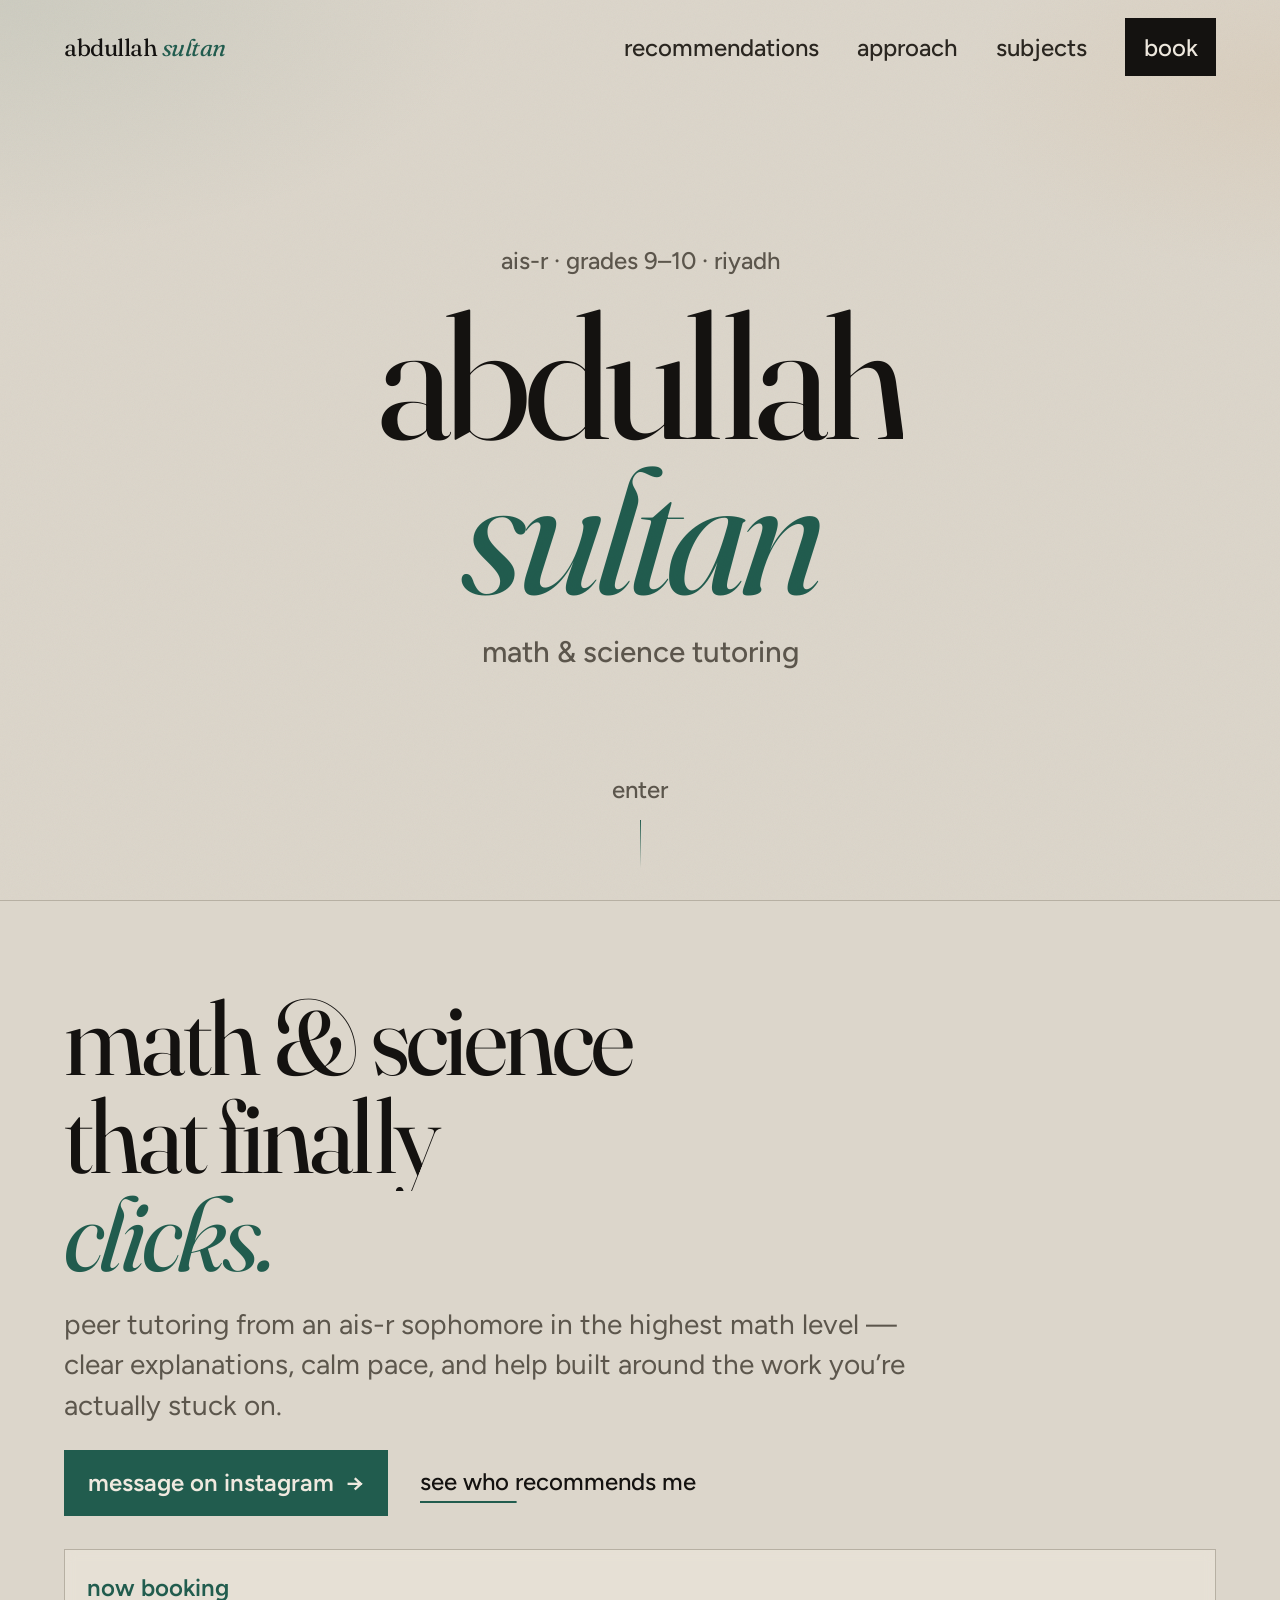
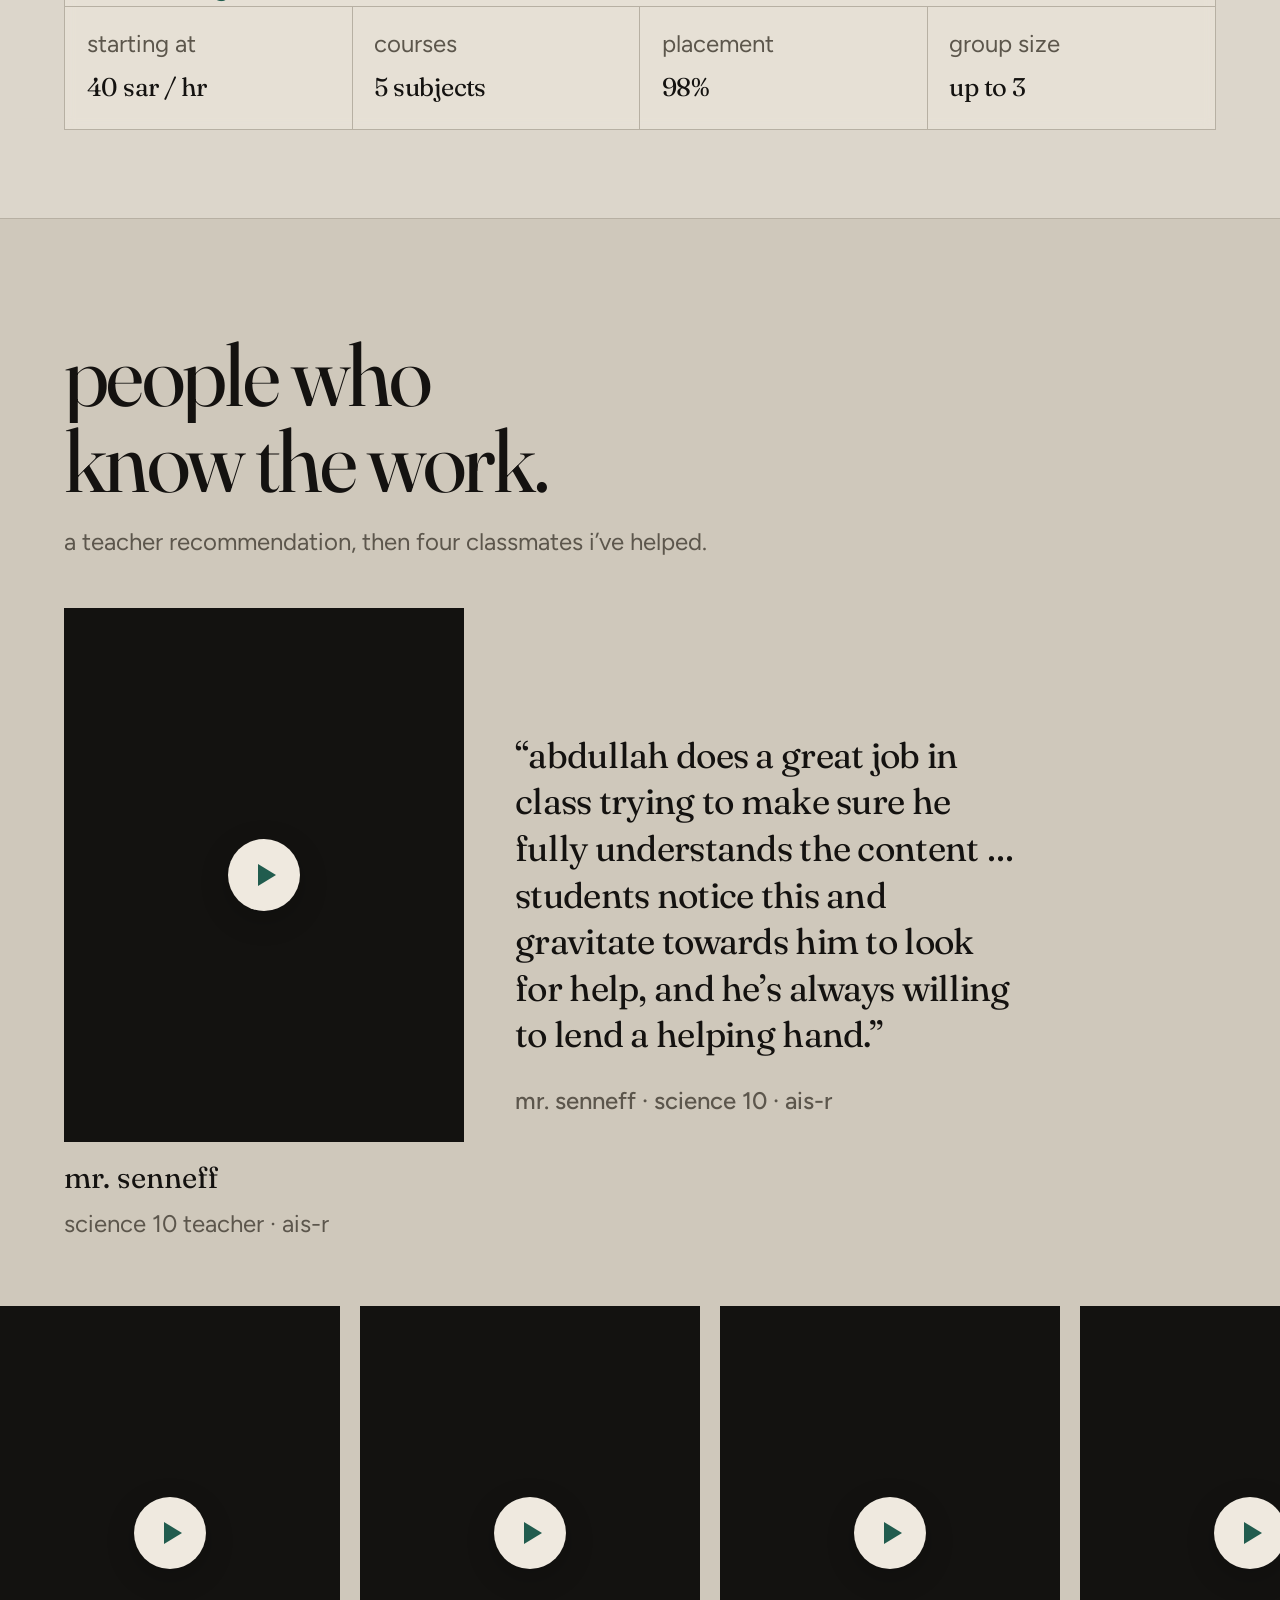
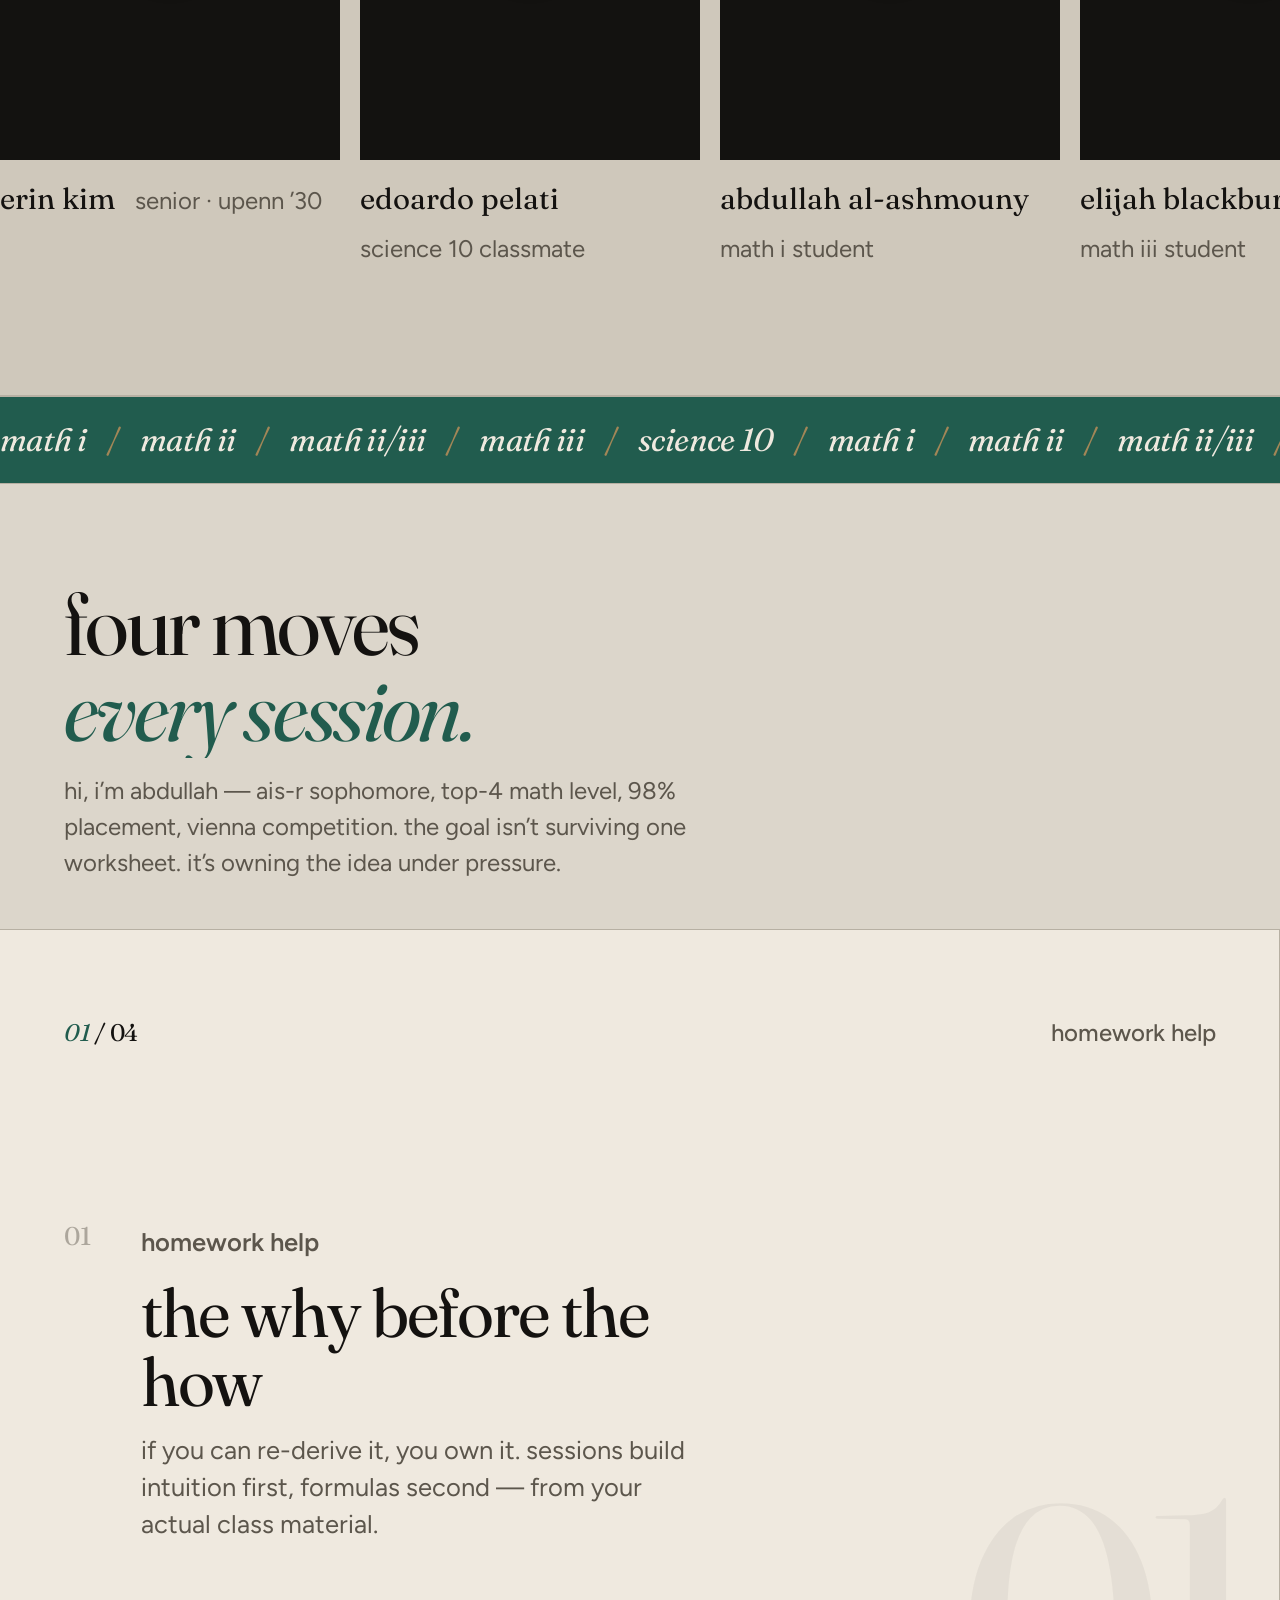
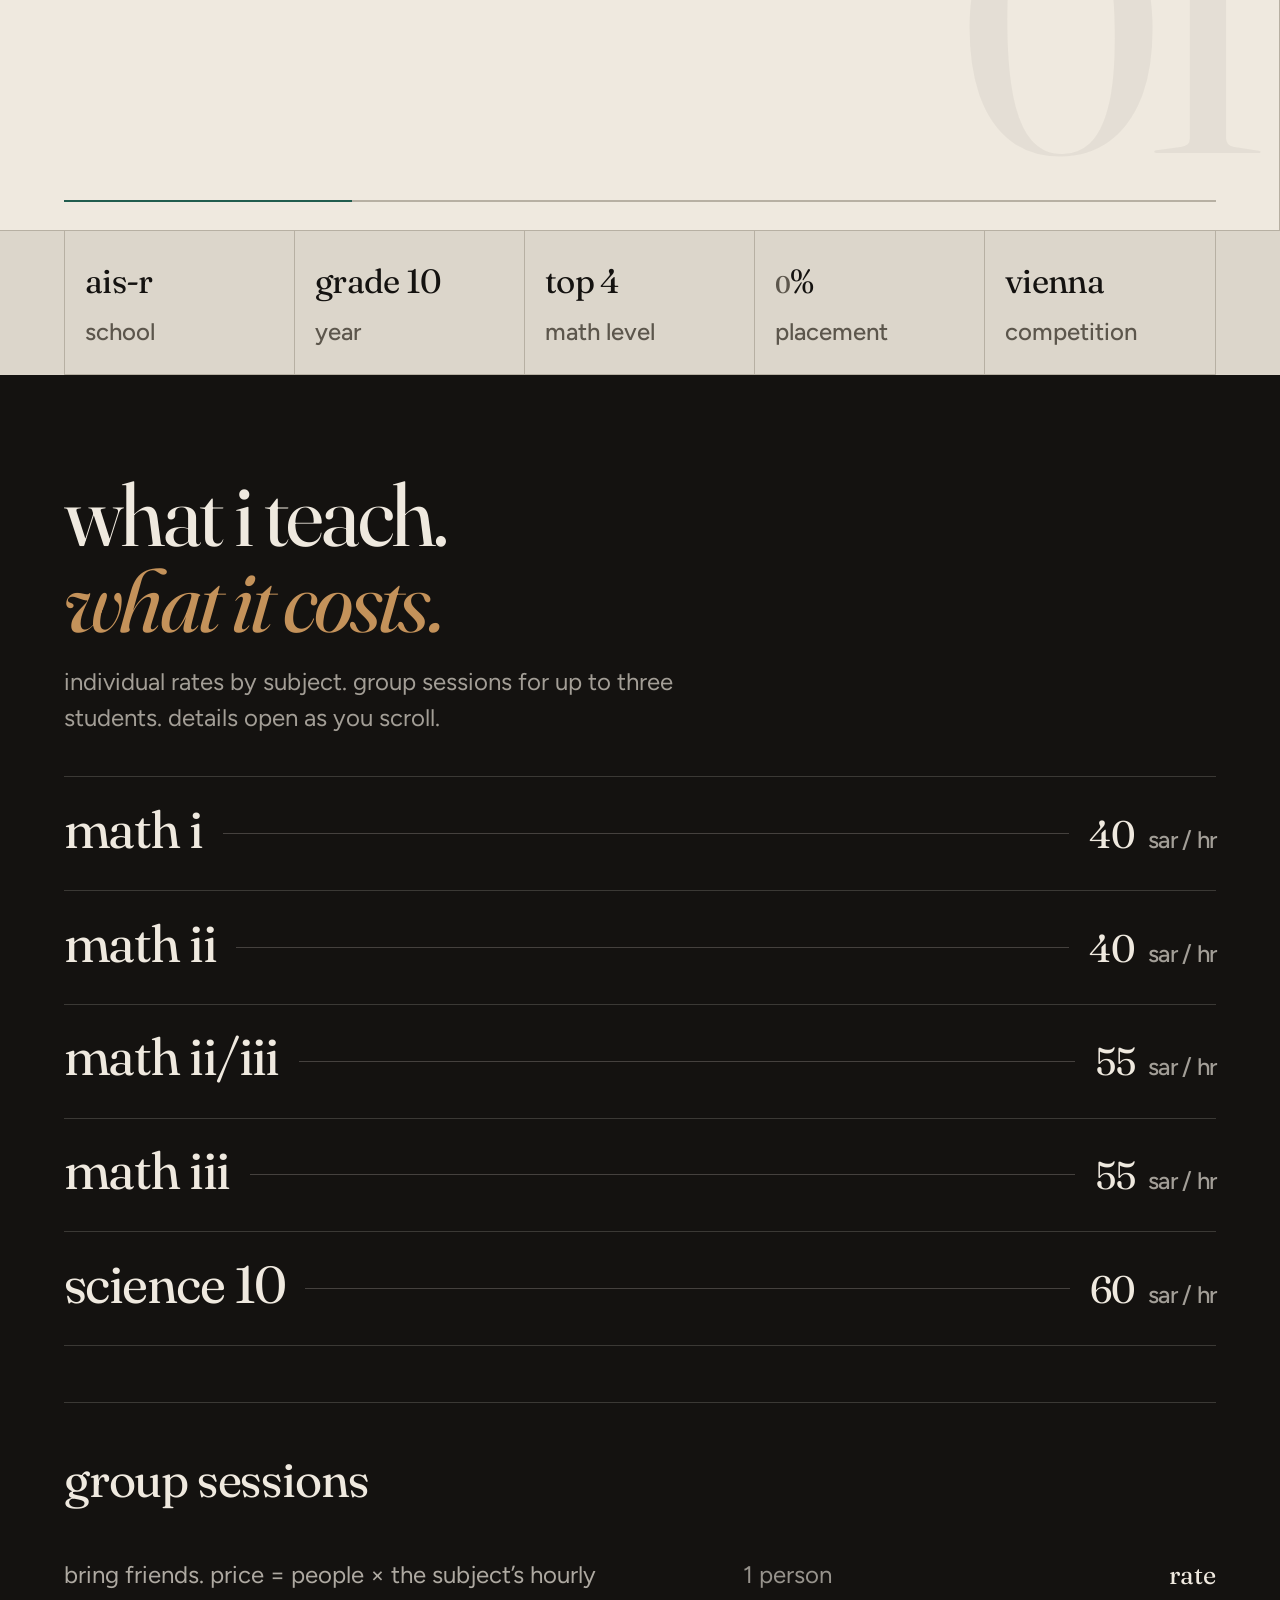
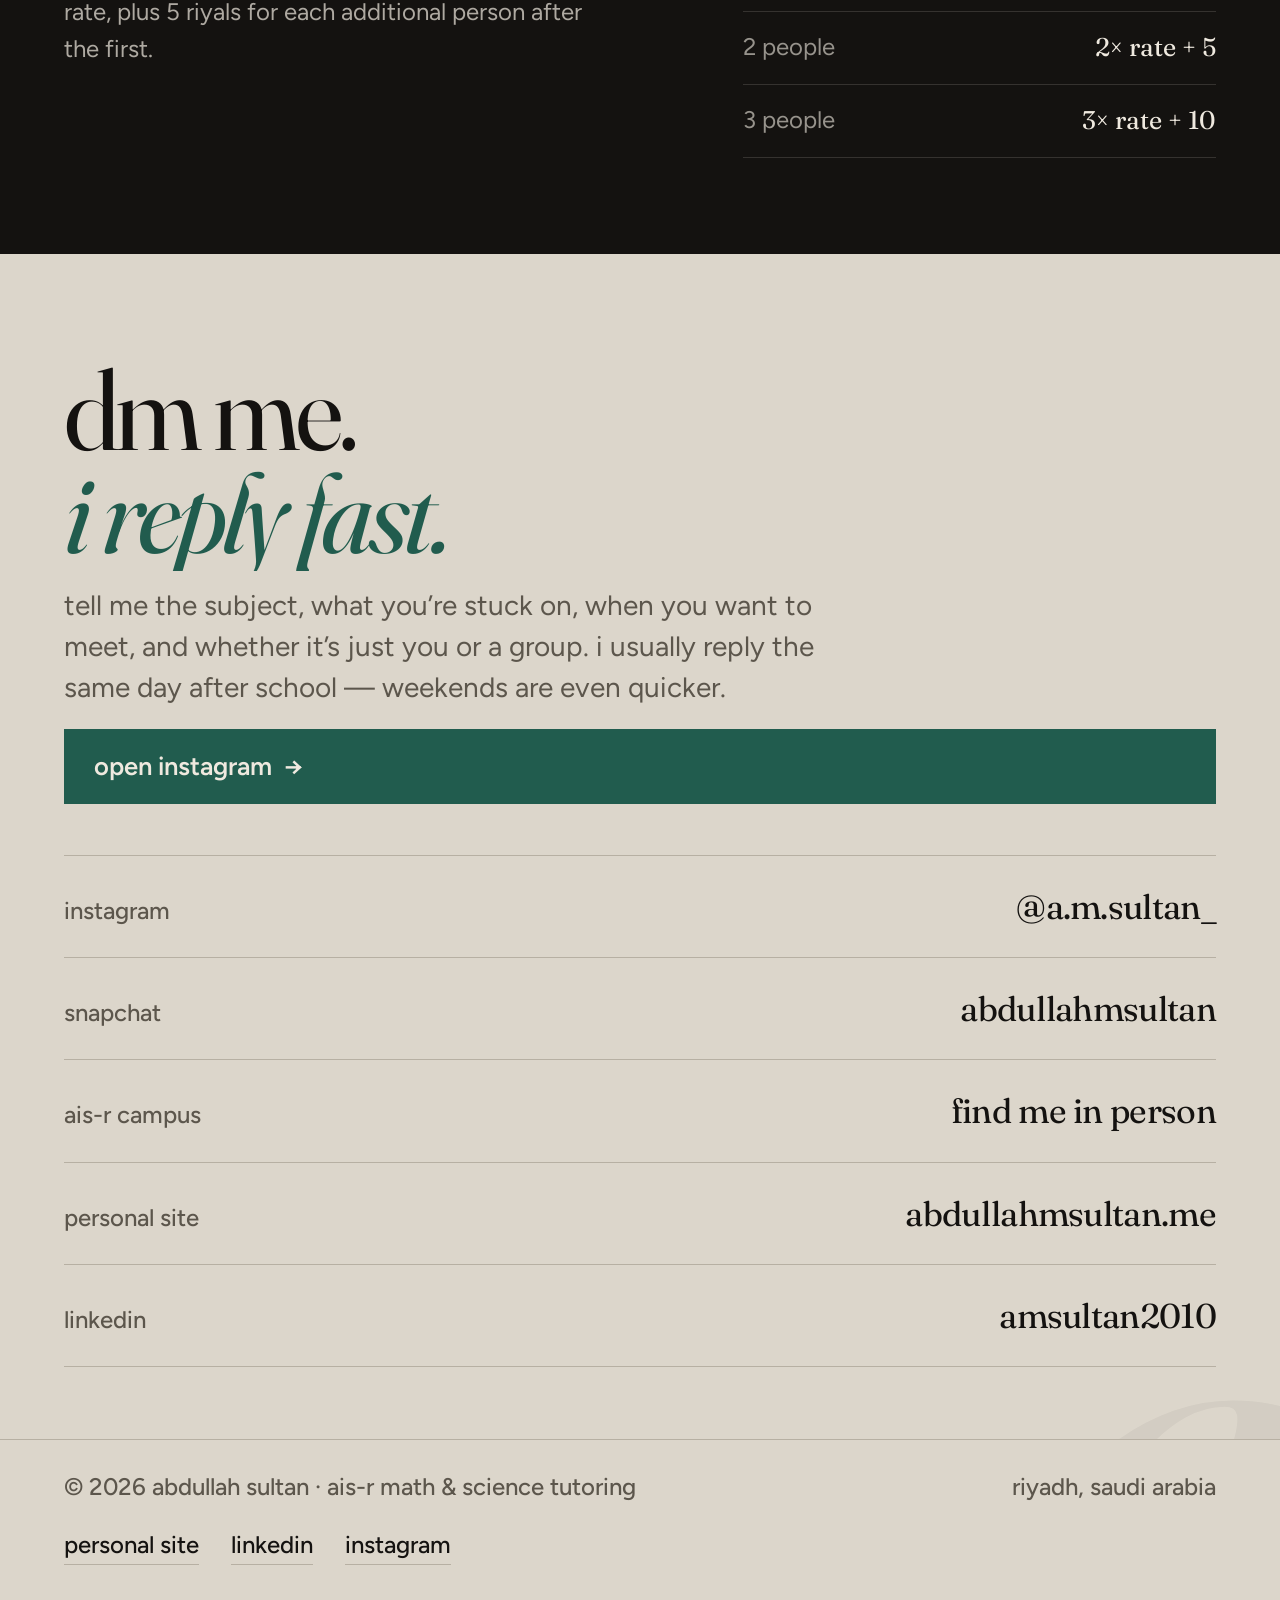
==== index.html @ 8f7854aa "Rebuild tutoring site with kinetic editorial motion and auto constellation. Restore the approach car" ====
<!DOCTYPE html>
<html lang="en">
<head>
  <meta charset="utf-8">
  <meta name="viewport" content="width=device-width, initial-scale=1">
  <meta name="description" content="math and science 10 tutoring by abdullah sultan for ais-r students. clear explanations, focused study sessions, and friendly peer support.">
  <meta property="og:title" content="abdullah sultan | math &amp; science tutoring">
  <meta property="og:description" content="focused tutoring for math i, math ii, math ii/iii, math iii, and science 10.">
  <meta property="og:type" content="website">
  <meta name="theme-color" content="#dcd6cb">
  <title>abdullah sultan | math &amp; science tutoring</title>
  <link rel="icon" type="image/svg+xml" href="data:image/svg+xml,%3Csvg xmlns='http://www.w3.org/2000/svg' viewBox='0 0 32 32'%3E%3Crect width='32' height='32' fill='%23dcd6cb'/%3E%3Ccircle cx='16' cy='16' r='11' fill='none' stroke='%23215c4e' stroke-width='1.2'/%3E%3Ccircle cx='16' cy='16' r='7' fill='none' stroke='%23215c4e' stroke-width='1.2'/%3E%3Ccircle cx='16' cy='16' r='3.2' fill='none' stroke='%23215c4e' stroke-width='1.2'/%3E%3Ccircle cx='16' cy='16' r='1.4' fill='%23215c4e'/%3E%3Cpath d='M6 22c4-2 6 2 10 0s6-2 10 0' fill='none' stroke='%23c4925a' stroke-width='1' opacity='.85'/%3E%3C/svg%3E">
  <link rel="preconnect" href="https://fonts.googleapis.com">
  <link rel="preconnect" href="https://fonts.gstatic.com" crossorigin>
  <link href="https://fonts.googleapis.com/css2?family=Figtree:ital,wght@0,400;0,500;0,600;0,700;1,400&family=Fraunces:ital,opsz,wght@0,9..144,400;0,9..144,600;1,9..144,400;1,9..144,600&display=swap" rel="stylesheet">
  <link rel="stylesheet" href="css/styles.css">
</head>
<body>
  <canvas class="field" id="field" aria-hidden="true"></canvas>
  <div class="grain" aria-hidden="true"></div>
  <div class="wash" aria-hidden="true"></div>
  <div class="progress" id="progress" aria-hidden="true"></div>

  <header class="nav" id="nav">
    <a class="nav-brand" href="#open">abdullah <em>sultan</em></a>
    <button class="nav-toggle" id="navToggle" type="button" aria-label="Open menu" aria-expanded="false">
      <span></span><span></span>
    </button>
    <nav class="nav-links" aria-label="Primary">
      <a href="#witness">recommendations</a>
      <a href="#method">approach</a>
      <a href="#ledger">subjects</a>
      <a class="nav-cta" href="#book">book</a>
    </nav>
  </header>

  <main>
    <section class="open" id="open" data-chapter="open">
      <div class="open-stage">
        <p class="open-meta">ais-r · grades 9–10 · riyadh</p>
        <h1 class="open-name" aria-label="abdullah sultan">
          <span class="open-line"><span>abdullah</span></span>
          <span class="open-line"><span class="italic">sultan</span></span>
        </h1>
        <p class="open-role">math &amp; science tutoring</p>
      </div>
      <a class="open-scroll" href="#thesis">
        <span>enter</span>
        <i aria-hidden="true"></i>
      </a>
    </section>

    <section class="thesis" id="thesis" data-chapter="thesis">
      <div class="thesis-pin">
        <div class="thesis-inner">
          <h2 class="thesis-title" aria-label="math and science that finally clicks.">
            <span class="t-line"><span>math &amp; science</span></span>
            <span class="t-line"><span>that finally</span></span>
            <span class="t-line"><span class="italic">clicks.</span></span>
          </h2>
          <p class="thesis-lede">
            peer tutoring from an ais-r sophomore in the highest math level — clear explanations, calm pace, and help built around the work you’re actually stuck on.
          </p>
          <div class="thesis-actions">
            <a class="btn" href="https://instagram.com/a.m.sultan_" target="_blank" rel="noreferrer" data-magnetic>
              message on instagram
              <span aria-hidden="true">→</span>
            </a>
            <a class="text-link" href="#witness">see who recommends me</a>
          </div>
          <aside class="thesis-aside" aria-label="session snapshot">
            <p class="aside-label">now booking</p>
            <ul class="aside-list">
              <li><span>starting at</span><strong>40 sar / hr</strong></li>
              <li><span>courses</span><strong>5 subjects</strong></li>
              <li><span>placement</span><strong>98%</strong></li>
              <li><span>group size</span><strong>up to 3</strong></li>
            </ul>
          </aside>
        </div>
      </div>
    </section>

    <section class="witness" id="witness" data-chapter="witness">
      <div class="witness-intro">
        <h2 class="section-title">
          <span class="t-line"><span>people who</span></span>
          <span class="t-line"><span>know the work.</span></span>
        </h2>
        <p class="section-lede">a teacher recommendation, then four classmates i’ve helped.</p>
      </div>

      <article class="cinema">
        <div class="cinema-media">
          <button class="player" type="button" data-yt="8cN78bOqM8E" data-title="mr. senneff recommendation" aria-label="Play mr. senneff recommendation">
            <img src="https://i.ytimg.com/vi/8cN78bOqM8E/maxresdefault.jpg" alt="" width="1280" height="720" loading="lazy">
            <span class="player-play" aria-hidden="true"><i></i></span>
          </button>
          <div class="cinema-meta">
            <strong>mr. senneff</strong>
            <span>science 10 teacher · ais-r</span>
          </div>
        </div>
        <div class="cinema-copy">
          <blockquote class="witness-quote">
            <p data-words>
              “abdullah does a great job in class trying to make sure he fully understands the content … students notice this and gravitate towards him to look for help, and he’s always willing to lend a helping hand.”
            </p>
            <cite>mr. senneff · science 10 · ais-r</cite>
          </blockquote>
        </div>
      </article>

      <div class="reel" id="reel">
        <article class="reel-item">
          <button class="player" type="button" data-yt="ypFCKkdCxBc" data-title="erin kim recommendation" aria-label="Play erin kim recommendation">
            <img src="https://i.ytimg.com/vi/ypFCKkdCxBc/maxresdefault.jpg" alt="" width="480" height="360" loading="lazy">
            <span class="player-play" aria-hidden="true"><i></i></span>
          </button>
          <div class="cinema-meta">
            <strong>erin kim</strong>
            <span>senior · upenn ’30</span>
          </div>
        </article>
        <article class="reel-item">
          <button class="player" type="button" data-yt="RDLiD8m-XHA" data-title="edoardo pelati recommendation" aria-label="Play edoardo pelati recommendation">
            <img src="https://i.ytimg.com/vi/RDLiD8m-XHA/maxresdefault.jpg" alt="" width="480" height="360" loading="lazy">
            <span class="player-play" aria-hidden="true"><i></i></span>
          </button>
          <div class="cinema-meta">
            <strong>edoardo pelati</strong>
            <span>science 10 classmate</span>
          </div>
        </article>
        <article class="reel-item">
          <button class="player" type="button" data-yt="fWpOw5f2-wo" data-title="abdullah al-ashmouny recommendation" aria-label="Play abdullah al-ashmouny recommendation">
            <img src="https://i.ytimg.com/vi/fWpOw5f2-wo/maxresdefault.jpg" alt="" width="480" height="360" loading="lazy">
            <span class="player-play" aria-hidden="true"><i></i></span>
          </button>
          <div class="cinema-meta">
            <strong>abdullah al-ashmouny</strong>
            <span>math i student</span>
          </div>
        </article>
        <article class="reel-item">
          <button class="player" type="button" data-yt="UE-fREI-XT8" data-title="elijah blackburn recommendation" aria-label="Play elijah blackburn recommendation">
            <img src="https://i.ytimg.com/vi/UE-fREI-XT8/maxresdefault.jpg" alt="" width="480" height="360" loading="lazy">
            <span class="player-play" aria-hidden="true"><i></i></span>
          </button>
          <div class="cinema-meta">
            <strong>elijah blackburn</strong>
            <span>math iii student</span>
          </div>
        </article>
      </div>
    </section>

    <div class="band" aria-hidden="true">
      <div class="band-track" id="bandTrack">
        <span>math i <i>/</i> math ii <i>/</i> math ii/iii <i>/</i> math iii <i>/</i> science 10 <i>/</i></span>
        <span>math i <i>/</i> math ii <i>/</i> math ii/iii <i>/</i> math iii <i>/</i> science 10 <i>/</i></span>
        <span>math i <i>/</i> math ii <i>/</i> math ii/iii <i>/</i> math iii <i>/</i> science 10 <i>/</i></span>
      </div>
    </div>

    <section class="method" id="method" data-chapter="method">
      <div class="method-head">
        <h2 class="section-title">
          <span class="t-line"><span>four moves</span></span>
          <span class="t-line"><span class="italic">every session.</span></span>
        </h2>
        <p class="section-lede">
          hi, i’m abdullah — ais-r sophomore, top-4 math level, 98% placement, vienna competition. the goal isn’t surviving one worksheet. it’s owning the idea under pressure.
        </p>
      </div>

      <div class="method-pin" id="methodPin">
        <div class="method-hud" aria-live="polite">
          <span class="method-count"><em id="methodStep">01</em> / 04</span>
          <span class="method-hud-tag" id="methodTag">homework help</span>
        </div>
        <div class="method-bar" aria-hidden="true"><i id="methodBar"></i></div>
        <div class="method-track" id="methodTrack">
          <article class="move" data-tag="homework help" data-step="01">
            <span class="move-ghost" aria-hidden="true">01</span>
            <div class="move-inner">
              <p class="move-index">01</p>
              <div class="move-copy">
                <p class="move-tag">homework help</p>
                <h3>the why before the how</h3>
                <p>if you can re-derive it, you own it. sessions build intuition first, formulas second — from your actual class material.</p>
              </div>
            </div>
          </article>
          <article class="move" data-tag="quiz review" data-step="02">
            <span class="move-ghost" aria-hidden="true">02</span>
            <div class="move-inner">
              <p class="move-index">02</p>
              <div class="move-copy">
                <p class="move-tag">quiz review</p>
                <h3>syllabus-aware help</h3>
                <p>math i through math iii and science 10, taught by someone who took the same classes recently.</p>
              </div>
            </div>
          </article>
          <article class="move" data-tag="test prep" data-step="03">
            <span class="move-ghost" aria-hidden="true">03</span>
            <div class="move-inner">
              <p class="move-index">03</p>
              <div class="move-copy">
                <p class="move-tag">test prep</p>
                <h3>casual and focused</h3>
                <p>we use your actual work, shared notes, and the questions you’re nervous to ask in class.</p>
              </div>
            </div>
          </article>
          <article class="move" data-tag="group · up to 3" data-step="04">
            <span class="move-ghost" aria-hidden="true">04</span>
            <div class="move-inner">
              <p class="move-index">04</p>
              <div class="move-copy">
                <p class="move-tag">group · up to 3</p>
                <h3>test-ready practice</h3>
                <p>explanations turn into reps, reps turn into confidence, and confidence shows up on quizzes.</p>
              </div>
            </div>
          </article>
        </div>
      </div>

      <div class="creds" aria-label="credentials">
        <div><strong>ais-r</strong><span>school</span></div>
        <div><strong>grade 10</strong><span>year</span></div>
        <div><strong>top 4</strong><span>math level</span></div>
        <div><strong><span class="count" data-to="98">0</span>%</strong><span>placement</span></div>
        <div><strong>vienna</strong><span>competition</span></div>
      </div>
    </section>

    <section class="ledger" id="ledger" data-chapter="ledger">
      <div class="ledger-head">
        <h2 class="section-title">
          <span class="t-line"><span>what i teach.</span></span>
          <span class="t-line"><span class="italic">what it costs.</span></span>
        </h2>
        <p class="section-lede">individual rates by subject. group sessions for up to three students. details open as you scroll.</p>
      </div>

      <ul class="price-list">
        <li>
          <div class="price-row" role="heading" aria-level="3" aria-expanded="false">
            <span class="price-name">math i</span>
            <span class="price-line" aria-hidden="true"></span>
            <span class="price-cost">40 <em>sar / hr</em></span>
          </div>
          <div class="price-detail">
            <p>solving systems, linear functions, and intro algebra.</p>
          </div>
        </li>
        <li>
          <div class="price-row" role="heading" aria-level="3" aria-expanded="false">
            <span class="price-name">math ii</span>
            <span class="price-line" aria-hidden="true"></span>
            <span class="price-cost">40 <em>sar / hr</em></span>
          </div>
          <div class="price-detail">
            <p>quadratics, sequences, and trig foundations.</p>
          </div>
        </li>
        <li>
          <div class="price-row" role="heading" aria-level="3" aria-expanded="false">
            <span class="price-name">math ii/iii</span>
            <span class="price-line" aria-hidden="true"></span>
            <span class="price-cost">55 <em>sar / hr</em></span>
          </div>
          <div class="price-detail">
            <p>functions, polynomials, and advanced trig.</p>
          </div>
        </li>
        <li>
          <div class="price-row" role="heading" aria-level="3" aria-expanded="false">
            <span class="price-name">math iii</span>
            <span class="price-line" aria-hidden="true"></span>
            <span class="price-cost">55 <em>sar / hr</em></span>
          </div>
          <div class="price-detail">
            <p>precalculus, logs, exponentials, and series.</p>
          </div>
        </li>
        <li>
          <div class="price-row" role="heading" aria-level="3" aria-expanded="false">
            <span class="price-name">science 10</span>
            <span class="price-line" aria-hidden="true"></span>
            <span class="price-cost">60 <em>sar / hr</em></span>
          </div>
          <div class="price-detail">
            <p>biology: cells, genetics, ecology, body systems.</p>
          </div>
        </li>
      </ul>

      <aside class="group-note">
        <h3>group sessions</h3>
        <p>bring friends. price = people × the subject’s hourly rate, plus 5 riyals for each additional person after the first.</p>
        <ul>
          <li><span>1 person</span><strong>rate</strong></li>
          <li><span>2 people</span><strong>2× rate + 5</strong></li>
          <li><span>3 people</span><strong>3× rate + 10</strong></li>
        </ul>
      </aside>
    </section>

    <section class="book" id="book" data-chapter="book">
      <div class="book-stage">
        <h2 class="book-title">
          <span class="t-line"><span>dm me.</span></span>
          <span class="t-line"><span class="italic">i reply fast.</span></span>
        </h2>
        <p class="book-lede">
          tell me the subject, what you’re stuck on, when you want to meet, and whether it’s just you or a group. i usually reply the same day after school — weekends are even quicker.
        </p>
        <a class="btn btn-lg" href="https://instagram.com/a.m.sultan_" target="_blank" rel="noreferrer" data-magnetic>
          open instagram
          <span aria-hidden="true">→</span>
        </a>
      </div>

      <ul class="reach">
        <li>
          <a href="https://instagram.com/a.m.sultan_" target="_blank" rel="noreferrer">
            <span>instagram</span>
            <strong>@a.m.sultan_</strong>
          </a>
        </li>
        <li>
          <div>
            <span>snapchat</span>
            <strong>abdullahmsultan</strong>
          </div>
        </li>
        <li>
          <div>
            <span>ais-r campus</span>
            <strong>find me in person</strong>
          </div>
        </li>
        <li>
          <a href="https://www.abdullahmsultan.me" target="_blank" rel="noreferrer">
            <span>personal site</span>
            <strong>abdullahmsultan.me</strong>
          </a>
        </li>
        <li>
          <a href="https://www.linkedin.com/in/amsultan2010" target="_blank" rel="noreferrer">
            <span>linkedin</span>
            <strong>amsultan2010</strong>
          </a>
        </li>
      </ul>
    </section>
  </main>

  <footer class="foot">
    <div class="foot-main">
      <p>© 2026 abdullah sultan · ais-r math &amp; science tutoring</p>
      <p>riyadh, saudi arabia</p>
    </div>
    <div class="foot-links">
      <a href="https://www.abdullahmsultan.me" target="_blank" rel="noreferrer">personal site</a>
      <a href="https://www.linkedin.com/in/amsultan2010" target="_blank" rel="noreferrer">linkedin</a>
      <a href="https://instagram.com/a.m.sultan_" target="_blank" rel="noreferrer">instagram</a>
    </div>
  </footer>

  <script src="https://cdn.jsdelivr.net/npm/gsap@3.13.0/dist/gsap.min.js"></script>
  <script src="https://cdn.jsdelivr.net/npm/gsap@3.13.0/dist/ScrollTrigger.min.js"></script>
  <script src="js/main.js"></script>
</body>
</html>
---- css/styles.css ----
/* Chapter narrative — editorial kinetic
   Type floor: 1.5rem. Warm taupe + forest teal. */

:root {
  --paper: #dcd6cb;
  --paper-2: #cfc8bb;
  --soft: #efe9df;
  --ink: #141210;
  --text: #2a2620;
  --muted: #5c564c;
  --line: #b7b0a3;
  --accent: #215c4e;
  --accent-soft: #d5e4df;
  --gold: #c4925a;
  --gutter: clamp(1.25rem, 5vw, 4rem);
  --max: 1180px;
  --type-min: 1.5rem;
  --ease: cubic-bezier(0.22, 1, 0.36, 1);
  --display: "Fraunces", Georgia, serif;
  --body: "Figtree", system-ui, sans-serif;
  color-scheme: light;
}

*,
*::before,
*::after {
  box-sizing: border-box;
  margin: 0;
  padding: 0;
}

html {
  scroll-behavior: auto;
}

body {
  font-family: var(--body);
  font-size: var(--type-min);
  font-weight: 400;
  line-height: 1.55;
  color: var(--text);
  background: var(--paper);
  overflow-x: hidden;
  -webkit-font-smoothing: antialiased;
}

a {
  color: inherit;
  text-decoration: none;
}

button {
  font: inherit;
  color: inherit;
  background: none;
  border: 0;
  cursor: pointer;
  text-align: left;
}

ul {
  list-style: none;
}

img {
  display: block;
  max-width: 100%;
}

/* Atmosphere */
.field {
  position: fixed;
  inset: 0;
  z-index: -1;
  width: 100%;
  height: 100%;
  pointer-events: none;
  opacity: 1;
}

.wash {
  position: fixed;
  inset: 0;
  z-index: -2;
  pointer-events: none;
  background:
    radial-gradient(ellipse 70% 50% at 0% 0%, rgba(33, 92, 78, 0.08), transparent 55%),
    radial-gradient(ellipse 50% 40% at 100% 10%, rgba(196, 146, 90, 0.1), transparent 50%),
    var(--paper);
}

.grain {
  position: fixed;
  inset: 0;
  z-index: 8000;
  pointer-events: none;
  opacity: 0.05;
  mix-blend-mode: multiply;
  background-image: url("data:image/svg+xml,%3Csvg viewBox='0 0 256 256' xmlns='http://www.w3.org/2000/svg'%3E%3Cfilter id='n'%3E%3CfeTurbulence type='fractalNoise' baseFrequency='0.8' numOctaves='4' stitchTiles='stitch'/%3E%3C/filter%3E%3Crect width='100%25' height='100%25' filter='url(%23n)'/%3E%3C/svg%3E");
  background-size: 180px;
}

.progress {
  position: fixed;
  top: 0;
  left: 0;
  height: 3px;
  width: 100%;
  z-index: 200;
  transform: scaleX(0);
  transform-origin: left;
  background: var(--accent);
  pointer-events: none;
  will-change: transform;
}

/* Nav — Jakob: expected top bar; Fitts: large targets */
.nav {
  position: fixed;
  inset: 0 0 auto;
  z-index: 100;
  display: flex;
  align-items: center;
  justify-content: space-between;
  gap: 1.5rem;
  padding: 1.15rem var(--gutter);
  transition: background 0.35s var(--ease), border-color 0.35s;
  border-bottom: 1px solid transparent;
}

.nav.is-solid {
  background: rgba(220, 214, 203, 0.88);
  backdrop-filter: blur(12px);
  -webkit-backdrop-filter: blur(12px);
  border-bottom-color: rgba(20, 18, 16, 0.08);
}

.nav-brand {
  font-family: var(--display);
  font-size: var(--type-min);
  letter-spacing: -0.02em;
  color: var(--ink);
  z-index: 2;
}

.nav-brand em {
  font-style: italic;
  color: var(--accent);
}

.nav-links {
  display: flex;
  align-items: center;
  gap: clamp(1.25rem, 3vw, 2.5rem);
}

.nav-links a {
  font-size: var(--type-min);
  font-weight: 500;
  color: var(--text);
  position: relative;
  transition: color 0.25s;
}

.nav-links a:not(.nav-cta)::after {
  content: "";
  position: absolute;
  left: 0;
  bottom: -0.2rem;
  width: 100%;
  height: 1.5px;
  background: var(--accent);
  transform: scaleX(0);
  transform-origin: left;
  transition: transform 0.35s var(--ease);
}

.nav-links a:not(.nav-cta):hover {
  color: var(--accent);
}

.nav-links a:not(.nav-cta):hover::after {
  transform: scaleX(1);
}

.nav-cta {
  padding: 0.65rem 1.15rem;
  background: var(--ink);
  color: var(--soft) !important;
  transition: background 0.25s !important;
}

.nav-cta:hover {
  background: var(--accent) !important;
}

.nav-toggle {
  display: none;
  width: 3rem;
  height: 3rem;
  z-index: 2;
}

.nav-toggle span {
  display: block;
  width: 1.4rem;
  height: 2px;
  margin: 0.35rem auto;
  background: var(--ink);
  transition: transform 0.35s var(--ease);
}

.nav.is-open .nav-toggle span:first-child {
  transform: translateY(4px) rotate(45deg);
}

.nav.is-open .nav-toggle span:last-child {
  transform: translateY(-4px) rotate(-45deg);
}

/* Shared type */
.section-title {
  font-family: var(--display);
  font-weight: 400;
  font-size: clamp(2.75rem, 8vw, 5.5rem);
  line-height: 0.98;
  letter-spacing: -0.03em;
  color: var(--ink);
}

.section-lede {
  font-size: var(--type-min);
  color: var(--muted);
  max-width: 46ch;
  line-height: 1.5;
  margin-top: 0.15rem;
}

.italic {
  font-style: italic;
  color: var(--accent);
}

.t-line,
.open-line {
  display: block;
  overflow: hidden;
  padding-bottom: 0.06em;
  margin-bottom: -0.06em;
}

.t-line > span,
.open-line > span {
  display: block;
  will-change: transform;
}

.btn {
  display: inline-flex;
  align-items: center;
  gap: 0.75rem;
  min-height: 3.5rem;
  padding: 0.9rem 1.5rem;
  font-size: var(--type-min);
  font-weight: 600;
  background: var(--accent);
  color: var(--soft);
  transition: background 0.3s, transform 0.35s var(--ease);
  will-change: transform;
}

.btn:hover {
  background: var(--ink);
}

.btn-lg {
  min-height: 4rem;
  padding: 1.1rem 1.85rem;
  font-size: clamp(1.5rem, 2vw, 1.75rem);
}

.text-link {
  font-size: var(--type-min);
  font-weight: 500;
  color: var(--ink);
  position: relative;
  padding-bottom: 0.15rem;
  transition: color 0.25s;
}

.text-link::after {
  content: "";
  position: absolute;
  left: 0;
  bottom: 0;
  width: 100%;
  height: 1.5px;
  background: var(--accent);
  transform: scaleX(0.35);
  transform-origin: left;
  transition: transform 0.4s var(--ease);
}

.text-link:hover {
  color: var(--accent);
}

.text-link:hover::after {
  transform: scaleX(1);
}

/* ========== OPEN ========== */
.open {
  min-height: 100svh;
  display: grid;
  place-items: center;
  padding: 6rem var(--gutter) 5rem;
  position: relative;
}

.open-stage {
  text-align: center;
  display: grid;
  gap: 1.25rem;
  justify-items: center;
}

.open-meta {
  font-size: var(--type-min);
  color: var(--muted);
  font-weight: 500;
}

.open-name {
  font-family: var(--display);
  font-weight: 400;
  font-size: clamp(4rem, 16vw, 11rem);
  line-height: 0.88;
  letter-spacing: -0.04em;
  color: var(--ink);
}

.open-role {
  font-size: clamp(1.5rem, 2.5vw, 1.85rem);
  color: var(--muted);
  font-weight: 500;
}

.open-scroll {
  position: absolute;
  bottom: 2rem;
  left: 50%;
  transform: translateX(-50%);
  display: flex;
  flex-direction: column;
  align-items: center;
  gap: 0.75rem;
  font-size: var(--type-min);
  font-weight: 500;
  color: var(--muted);
}

.open-scroll i {
  width: 1px;
  height: 3rem;
  background: linear-gradient(to bottom, var(--accent), transparent);
  animation: pulse 2s var(--ease) infinite;
}

@keyframes pulse {
  0%, 100% { transform: scaleY(0.4); opacity: 0.4; }
  50% { transform: scaleY(1); opacity: 1; }
}

/* ========== THESIS ========== */
.thesis {
  border-top: 1px solid var(--line);
}

.thesis-pin {
  min-height: auto;
  display: block;
  padding: clamp(3.5rem, 7vw, 5.5rem) var(--gutter);
}

.thesis-inner {
  width: min(100%, var(--max));
  margin-inline: auto;
  display: grid;
  gap: 1.35rem;
}

.thesis-title {
  font-family: var(--display);
  font-weight: 400;
  font-size: clamp(3rem, 9vw, 6.5rem);
  line-height: 0.94;
  letter-spacing: -0.035em;
  color: var(--ink);
  max-width: none;
}

.thesis-lede {
  font-size: clamp(1.5rem, 2.2vw, 1.75rem);
  color: var(--muted);
  max-width: 48ch;
  line-height: 1.45;
}

.thesis-actions {
  display: flex;
  flex-wrap: wrap;
  align-items: center;
  gap: 1.5rem 2rem;
  padding-top: 0.15rem;
}

.thesis-aside {
  border: 1px solid var(--line);
  background: rgba(239, 233, 223, 0.55);
  backdrop-filter: blur(6px);
  padding: 0;
  margin-top: 0.75rem;
}

.aside-label {
  font-size: var(--type-min);
  font-weight: 600;
  color: var(--accent);
  padding: 1.15rem 1.35rem 0;
}

.aside-list {
  display: grid;
  grid-template-columns: repeat(4, 1fr);
}

.aside-list li {
  display: grid;
  gap: 0.35rem;
  padding: 1.15rem 1.35rem 1.35rem;
  border-top: 1px solid var(--line);
  border-right: 1px solid var(--line);
  font-size: var(--type-min);
}

.aside-list li:last-child {
  border-right: 0;
}

.aside-list span {
  color: var(--muted);
}

.aside-list strong {
  font-family: var(--display);
  font-weight: 400;
  font-size: clamp(1.5rem, 2vw, 1.75rem);
  color: var(--ink);
  letter-spacing: -0.02em;
}

/* ========== WITNESS ========== */
.witness {
  padding: clamp(4rem, 10vw, 7rem) 0;
  background: var(--paper-2);
  border-block: 1px solid var(--line);
}

.witness-intro {
  width: min(100% - var(--gutter) * 2, var(--max));
  margin: 0 auto clamp(2rem, 4vw, 3rem);
  display: grid;
  grid-template-columns: 1fr;
  gap: 1.15rem;
  align-items: start;
}

.cinema {
  width: min(100% - var(--gutter) * 2, var(--max));
  margin: 0 auto clamp(3rem, 6vw, 4rem);
  display: grid;
  grid-template-columns: minmax(260px, 400px) 1fr;
  gap: clamp(1.5rem, 4vw, 3.5rem);
  align-items: center;
}

.cinema-media {
  display: grid;
  gap: 0.85rem;
}

.cinema .player {
  width: 100%;
}

.cinema .cinema-meta {
  margin: 0;
  padding-top: 0;
  flex-direction: column;
  align-items: flex-start;
  gap: 0.25rem;
}

.cinema-copy {
  display: flex;
  flex-direction: column;
  justify-content: center;
  gap: 1.25rem;
  padding: clamp(0.5rem, 2vw, 1.5rem) 0;
}

/* Portrait players — phone-shot clips, crop into the center frame */
.player {
  position: relative;
  display: block;
  width: 100%;
  aspect-ratio: 3 / 4;
  overflow: hidden;
  background: var(--ink);
  padding: 0;
  transition: transform 0.5s var(--ease);
}

.player:hover {
  transform: scale(1.015);
}

.player img {
  position: absolute;
  inset: 0;
  width: 100%;
  height: 100%;
  object-fit: cover;
  object-position: center 28%;
  transform: scale(1.72);
  transform-origin: center 28%;
}

.player iframe {
  position: absolute;
  inset: 0;
  width: 100%;
  height: 100%;
  border: 0;
}

.player.is-playing img {
  display: none;
}

.player-play {
  position: absolute;
  inset: 0;
  display: grid;
  place-items: center;
  background: rgba(20, 18, 16, 0.28);
  transition: background 0.3s;
  z-index: 1;
}

.player:hover .player-play {
  background: rgba(20, 18, 16, 0.15);
}

.player-play i {
  width: 4.5rem;
  height: 4.5rem;
  border-radius: 50%;
  background: var(--soft);
  position: relative;
  box-shadow: 0 8px 30px rgba(0, 0, 0, 0.2);
}

.player-play i::after {
  content: "";
  position: absolute;
  top: 50%;
  left: 54%;
  transform: translate(-50%, -50%);
  border-style: solid;
  border-width: 0.7rem 0 0.7rem 1.15rem;
  border-color: transparent transparent transparent var(--accent);
}

.player.is-playing .player-play {
  display: none;
}

.cinema-meta {
  display: flex;
  flex-wrap: wrap;
  align-items: baseline;
  gap: 0.5rem 1.25rem;
  padding-top: 1rem;
}

.cinema-meta strong {
  font-family: var(--display);
  font-size: clamp(1.5rem, 2.5vw, 1.85rem);
  font-weight: 400;
  color: var(--ink);
}

.cinema-meta span {
  font-size: var(--type-min);
  color: var(--muted);
}

.witness-quote {
  width: auto;
  margin: 0;
  padding: 0;
  border-top: 0;
}

.witness-quote p {
  font-family: var(--display);
  font-size: clamp(1.65rem, 2.8vw, 2.35rem);
  line-height: 1.3;
  letter-spacing: -0.02em;
  color: var(--ink);
  max-width: 22ch;
}

.witness-quote p .word {
  display: inline-block;
  opacity: 0.22;
}

.witness-quote cite {
  display: block;
  margin-top: 1.5rem;
  font-style: normal;
  font-size: var(--type-min);
  font-weight: 500;
  color: var(--muted);
}

/* Subject band */
.band {
  overflow: hidden;
  border-block: 1px solid var(--line);
  background: var(--accent);
  color: var(--soft);
  padding: 1.15rem 0;
}

.band-track {
  display: flex;
  width: max-content;
  will-change: transform;
}

.band-track span {
  flex-shrink: 0;
  font-family: var(--display);
  font-size: clamp(1.5rem, 2.8vw, 2rem);
  font-style: italic;
  letter-spacing: -0.02em;
  padding-right: 0.35rem;
  white-space: nowrap;
}

.band-track i {
  font-style: normal;
  color: var(--gold);
  margin: 0 0.9rem;
  opacity: 0.8;
}

/* Horizontal student reel — portrait cards */
.reel {
  display: flex;
  gap: 1.25rem;
  overflow-x: auto;
  scroll-snap-type: x mandatory;
  padding: 0 var(--gutter) 1rem;
  -webkit-overflow-scrolling: touch;
  scrollbar-width: thin;
  scrollbar-color: var(--accent) transparent;
}

.reel-item {
  flex: 0 0 min(72vw, 340px);
  scroll-snap-align: start;
}

/* ========== METHOD ========== */
.method {
  padding: clamp(3.5rem, 8vw, 6rem) 0 0;
}

.method-head {
  width: min(100% - var(--gutter) * 2, var(--max));
  margin: 0 auto clamp(2rem, 4vw, 3rem);
  display: grid;
  grid-template-columns: 1fr;
  gap: 1.15rem;
  align-items: start;
}

.method-pin {
  position: relative;
  overflow: hidden;
  border-top: 1px solid var(--line);
  border-bottom: 1px solid var(--line);
  background: var(--paper);
}

.method-hud {
  position: absolute;
  top: 5.25rem;
  left: 50%;
  transform: translateX(-50%);
  z-index: 5;
  display: flex;
  flex-wrap: wrap;
  gap: 0.65rem 1.5rem;
  align-items: center;
  justify-content: space-between;
  pointer-events: none;
  width: min(100% - var(--gutter) * 2, var(--max));
}

.method-count {
  font-family: var(--display);
  font-size: var(--type-min);
  color: var(--ink);
  letter-spacing: -0.02em;
  white-space: nowrap;
}

.method-count em {
  font-style: italic;
  color: var(--accent);
}

.method-hud-tag {
  font-size: var(--type-min);
  font-weight: 500;
  color: var(--muted);
}

.method-bar {
  position: absolute;
  left: 50%;
  bottom: 1.75rem;
  transform: translateX(-50%);
  z-index: 5;
  width: min(100% - var(--gutter) * 2, var(--max));
  height: 2px;
  background: var(--line);
  pointer-events: none;
  overflow: hidden;
}

.method-bar i {
  display: block;
  height: 100%;
  width: 100%;
  background: var(--accent);
  transform: scaleX(0.25);
  transform-origin: left center;
  will-change: transform;
}

.method-track {
  display: flex;
  flex-direction: row;
  width: max-content;
  will-change: transform;
}

.move {
  position: relative;
  width: 100vw;
  min-height: 100vh;
  min-height: 100svh;
  padding: 0;
  display: flex;
  align-items: center;
  justify-content: center;
  border-right: 1px solid var(--line);
  border-bottom: 0;
  background: var(--soft);
  box-sizing: border-box;
  overflow: hidden;
}

.move:nth-child(even) {
  background: var(--paper);
}

.move-ghost {
  position: absolute;
  right: clamp(0.5rem, 3vw, 2rem);
  bottom: 8%;
  font-family: var(--display);
  font-size: clamp(8rem, 28vw, 22rem);
  line-height: 0.75;
  letter-spacing: -0.06em;
  color: var(--ink);
  opacity: 0.045;
  pointer-events: none;
  user-select: none;
  z-index: 0;
}

.move-inner {
  position: relative;
  z-index: 1;
  width: min(100% - var(--gutter) * 2, var(--max));
  display: grid;
  grid-template-columns: auto 1fr;
  gap: clamp(1.5rem, 4vw, 3.5rem);
  align-items: start;
  padding-block: clamp(6rem, 12vw, 8rem);
  margin-inline: auto;
}

.move-index {
  font-family: var(--display);
  font-size: clamp(4rem, 10vw, 7.5rem);
  line-height: 0.85;
  letter-spacing: -0.045em;
  color: var(--accent);
  opacity: 0.45;
  padding-top: 0.1rem;
}

.move-copy {
  display: grid;
  gap: 1rem;
  max-width: 36rem;
  padding-top: 0.5rem;
}

.move-tag {
  font-size: var(--type-min);
  font-weight: 600;
  color: var(--accent);
}

.move h3 {
  font-family: var(--display);
  font-weight: 400;
  font-size: clamp(2.5rem, 5.5vw, 4.25rem);
  line-height: 1.02;
  letter-spacing: -0.03em;
  color: var(--ink);
  max-width: none;
}

.move p {
  font-size: clamp(1.5rem, 2vw, 1.75rem);
  color: var(--muted);
  max-width: none;
  line-height: 1.45;
}

.creds {
  width: min(100% - var(--gutter) * 2, var(--max));
  margin: 0 auto;
  display: grid;
  grid-template-columns: repeat(5, 1fr);
  border: 1px solid var(--line);
  border-top: 0;
}

.creds div {
  padding: 1.5rem 1.25rem;
  border-right: 1px solid var(--line);
  display: grid;
  gap: 0.35rem;
}

.creds div:last-child {
  border-right: 0;
}

.creds strong {
  font-family: var(--display);
  font-size: clamp(1.5rem, 2.8vw, 2.1rem);
  font-weight: 400;
  color: var(--ink);
  letter-spacing: -0.02em;
}

.creds span {
  font-size: var(--type-min);
  color: var(--muted);
  font-weight: 500;
}

/* ========== LEDGER ========== */
.ledger {
  padding: clamp(3.5rem, 8vw, 6rem) 0;
  background: var(--ink);
  color: var(--soft);
}

.ledger-head {
  width: min(100% - var(--gutter) * 2, var(--max));
  margin: 0 auto clamp(1.75rem, 3.5vw, 2.5rem);
  display: grid;
  grid-template-columns: 1fr;
  gap: 1.15rem;
  align-items: start;
}

.ledger .section-title {
  color: var(--soft);
}

.ledger .section-lede {
  color: rgba(239, 233, 223, 0.65);
}

.ledger .italic {
  color: var(--gold);
}

.price-list {
  width: min(100% - var(--gutter) * 2, var(--max));
  margin: 0 auto;
  border-top: 1px solid rgba(239, 233, 223, 0.18);
}

.price-list > li {
  border-bottom: 1px solid rgba(239, 233, 223, 0.18);
}

.price-row {
  width: 100%;
  display: grid;
  grid-template-columns: auto 1fr auto;
  align-items: baseline;
  gap: 1.25rem;
  padding: 1.6rem 0;
  color: var(--soft);
  transition: color 0.35s;
}

.price-list > li.is-open .price-row {
  color: var(--gold);
}

.price-list > li.is-open .price-name {
  transform: translateX(6px);
}

.price-name {
  font-family: var(--display);
  font-size: clamp(2rem, 4.5vw, 3.25rem);
  letter-spacing: -0.03em;
  line-height: 1;
  transition: transform 0.45s var(--ease);
}

.price-list > li.is-open .price-line {
  background: rgba(196, 146, 90, 0.55);
}

.price-line {
  height: 1px;
  background: rgba(239, 233, 223, 0.22);
  align-self: center;
  transform-origin: left;
  width: 100%;
}

.price-cost {
  font-family: var(--display);
  font-size: clamp(1.75rem, 3vw, 2.5rem);
  letter-spacing: -0.02em;
  white-space: nowrap;
}

.price-cost em {
  font-family: var(--body);
  font-style: normal;
  font-size: var(--type-min);
  font-weight: 500;
  opacity: 0.65;
  margin-left: 0.35rem;
}

.price-detail {
  display: grid;
  grid-template-rows: 0fr;
  transition: grid-template-rows 0.45s var(--ease);
}

.price-detail > p {
  overflow: hidden;
  font-size: var(--type-min);
  color: rgba(239, 233, 223, 0.7);
  padding-bottom: 0;
  max-width: 40ch;
}

.price-list > li.is-open .price-detail {
  grid-template-rows: 1fr;
}

.price-list > li.is-open .price-detail > p {
  padding-bottom: 1.5rem;
}

.group-note {
  width: min(100% - var(--gutter) * 2, var(--max));
  margin: clamp(2.5rem, 5vw, 3.5rem) auto 0;
  padding-top: clamp(1.75rem, 3.5vw, 2.5rem);
  border-top: 1px solid rgba(239, 233, 223, 0.18);
  display: grid;
  grid-template-columns: 1.15fr 0.85fr;
  gap: clamp(1.5rem, 3vw, 2.5rem);
  align-items: start;
}

.group-note h3 {
  font-family: var(--display);
  font-size: clamp(2rem, 4vw, 3rem);
  font-weight: 400;
  letter-spacing: -0.025em;
  grid-column: 1 / -1;
}

.group-note > p {
  font-size: var(--type-min);
  color: rgba(239, 233, 223, 0.7);
  max-width: 36ch;
}

.group-note ul {
  display: grid;
  gap: 1rem;
}

.group-note li {
  display: flex;
  justify-content: space-between;
  gap: 1rem;
  font-size: var(--type-min);
  padding-bottom: 1rem;
  border-bottom: 1px solid rgba(239, 233, 223, 0.15);
}

.group-note span {
  color: rgba(239, 233, 223, 0.6);
}

.group-note strong {
  font-family: var(--display);
  font-weight: 400;
  font-size: clamp(1.5rem, 2vw, 1.75rem);
}

/* ========== BOOK ========== */
.book {
  min-height: auto;
  display: grid;
  align-content: start;
  gap: clamp(2.25rem, 4vw, 3.25rem);
  padding: clamp(4.5rem, 9vw, 6.5rem) var(--gutter) clamp(3rem, 6vw, 4.5rem);
  position: relative;
  overflow: hidden;
}

.book::before {
  content: "a";
  position: absolute;
  right: -2%;
  bottom: -20%;
  font-family: var(--display);
  font-style: italic;
  font-size: clamp(20rem, 50vw, 42rem);
  line-height: 0.7;
  color: var(--ink);
  opacity: 0.04;
  pointer-events: none;
}

.book-stage {
  width: min(100%, var(--max));
  margin-inline: auto;
  display: grid;
  gap: 1.35rem;
  position: relative;
  z-index: 1;
}

.book-title {
  font-family: var(--display);
  font-weight: 400;
  font-size: clamp(3.25rem, 11vw, 7rem);
  line-height: 0.92;
  letter-spacing: -0.035em;
  color: var(--ink);
}

.book-lede {
  font-size: clamp(1.5rem, 2.2vw, 1.75rem);
  color: var(--muted);
  max-width: 44ch;
  line-height: 1.45;
}

.reach {
  width: min(100%, var(--max));
  margin-inline: auto;
  border-top: 1px solid var(--line);
  position: relative;
  z-index: 1;
}

.reach li {
  border-bottom: 1px solid var(--line);
}

.reach a,
.reach div {
  display: flex;
  flex-wrap: wrap;
  justify-content: space-between;
  align-items: baseline;
  gap: 0.75rem 1.5rem;
  padding: 1.5rem 0;
  min-height: 4.5rem;
  transition: padding 0.35s var(--ease);
}

.reach a:hover {
  padding-left: 0.5rem;
}

.reach span {
  font-size: var(--type-min);
  color: var(--muted);
  font-weight: 500;
}

.reach strong {
  font-family: var(--display);
  font-size: clamp(1.5rem, 3vw, 2.15rem);
  font-weight: 400;
  letter-spacing: -0.02em;
  color: var(--ink);
}

.reach a:hover strong {
  color: var(--accent);
}

/* Footer */
.foot {
  display: grid;
  gap: 1.25rem;
  padding: 1.75rem var(--gutter) 2.25rem;
  border-top: 1px solid var(--line);
  font-size: var(--type-min);
  color: var(--muted);
  font-weight: 500;
}

.foot-main {
  display: flex;
  flex-wrap: wrap;
  justify-content: space-between;
  gap: 1rem;
}

.foot-links {
  display: flex;
  flex-wrap: wrap;
  gap: 1.25rem 2rem;
}

.foot-links a {
  color: var(--ink);
  border-bottom: 1.5px solid var(--line);
  padding-bottom: 0.1rem;
  transition: color 0.25s, border-color 0.25s;
}

.foot-links a:hover {
  color: var(--accent);
  border-color: var(--accent);
}

/* ========== RESPONSIVE ========== */
@media (max-width: 960px) {
  .nav-toggle {
    display: block;
  }

  .nav-links {
    position: fixed;
    inset: 0;
    background: var(--paper);
    flex-direction: column;
    justify-content: center;
    align-items: flex-start;
    padding: var(--gutter);
    gap: 1.75rem;
    opacity: 0;
    visibility: hidden;
    pointer-events: none;
    transition: opacity 0.35s, visibility 0.35s;
  }

  .nav.is-open .nav-links {
    opacity: 1;
    visibility: visible;
    pointer-events: auto;
  }

  .nav-links a {
    font-family: var(--display);
    font-size: clamp(2rem, 8vw, 2.75rem);
  }

  .nav-cta {
    margin-top: 0.5rem;
    font-family: var(--body);
    font-size: var(--type-min);
  }

  .cinema,
  .group-note {
    grid-template-columns: 1fr;
  }

  .cinema {
    width: 100%;
    margin-inline: 0;
  }

  .cinema-media .player {
    border-radius: 0;
  }

  .cinema .cinema-meta,
  .cinema-copy {
    padding-inline: var(--gutter);
  }

  .player img {
    transform: scale(1.65);
    transform-origin: center 28%;
  }

  .reel-item {
    flex-basis: min(78vw, 300px);
  }

  .method-track {
    flex-direction: column;
    width: 100%;
  }

  .move {
    width: 100%;
    min-height: 0;
    border-right: 0;
    border-bottom: 1px solid var(--line);
  }

  .move:last-child {
    border-bottom: 0;
  }

  .method-hud,
  .method-bar {
    display: none;
  }

  .move-ghost {
    display: none;
  }

  .move-inner {
    grid-template-columns: 1fr;
    gap: 0.75rem;
    padding-block: clamp(2.5rem, 8vw, 3.5rem);
  }

  .move-index {
    font-size: clamp(2.5rem, 12vw, 3.5rem);
  }

  .aside-list {
    grid-template-columns: 1fr 1fr;
  }

  .aside-list li:nth-child(2n) {
    border-right: 0;
  }

  .creds {
    grid-template-columns: 1fr 1fr;
  }

  .creds div:nth-child(2n) {
    border-right: 0;
  }

  .creds div {
    border-bottom: 1px solid var(--line);
  }

  .creds div:last-child {
    grid-column: 1 / -1;
  }

  .price-row {
    grid-template-columns: 1fr;
    gap: 0.65rem;
  }

  .price-line {
    display: none;
  }
}

@media (max-width: 600px) {
  .aside-list {
    grid-template-columns: 1fr;
  }

  .aside-list li {
    border-right: 0;
  }

  .thesis-actions {
    flex-direction: column;
    align-items: stretch;
  }

  .btn {
    justify-content: center;
  }

  .open-name {
    font-size: clamp(3.5rem, 18vw, 5rem);
  }

  .creds {
    grid-template-columns: 1fr;
  }

  .creds div {
    border-right: 0;
  }
}

@media (prefers-reduced-motion: reduce) {
  .open-scroll i {
    animation: none;
  }

  .field {
    opacity: 0.45;
  }

  .witness-quote p .word {
    opacity: 1;
  }
}
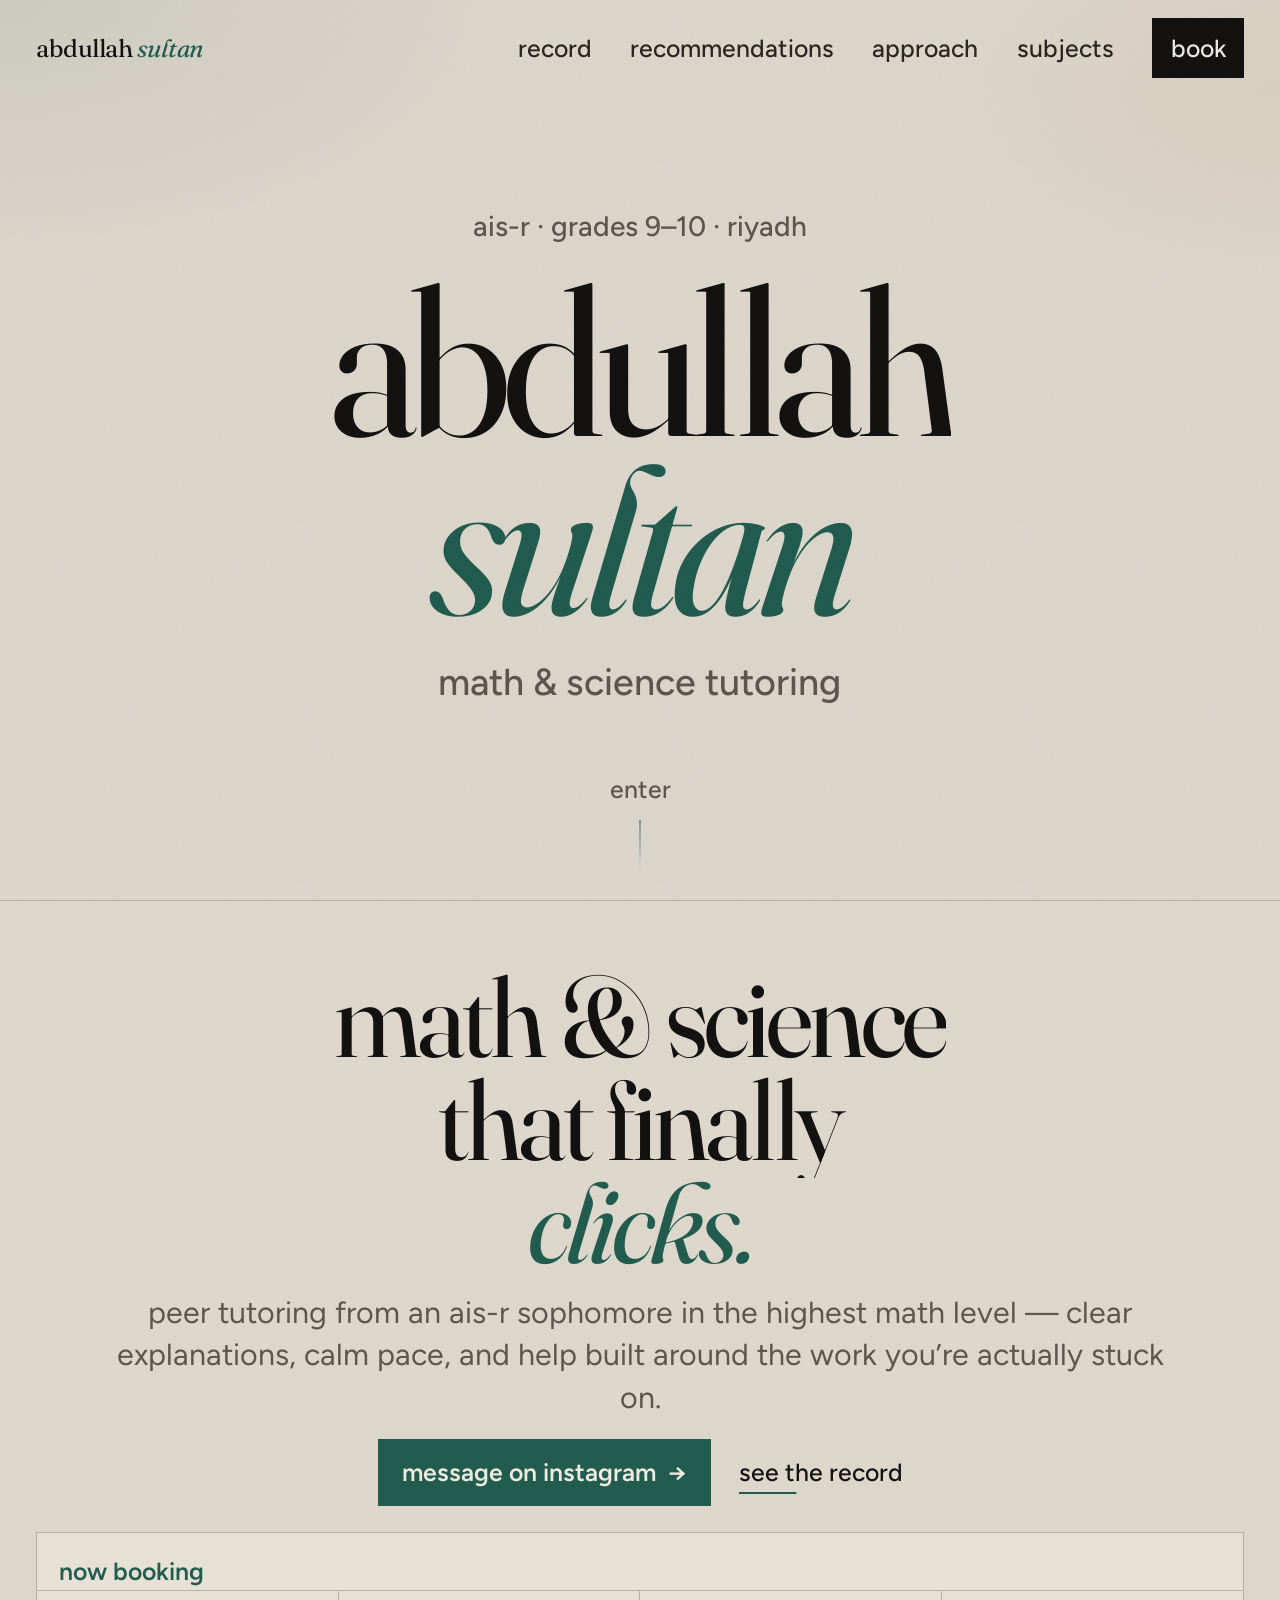
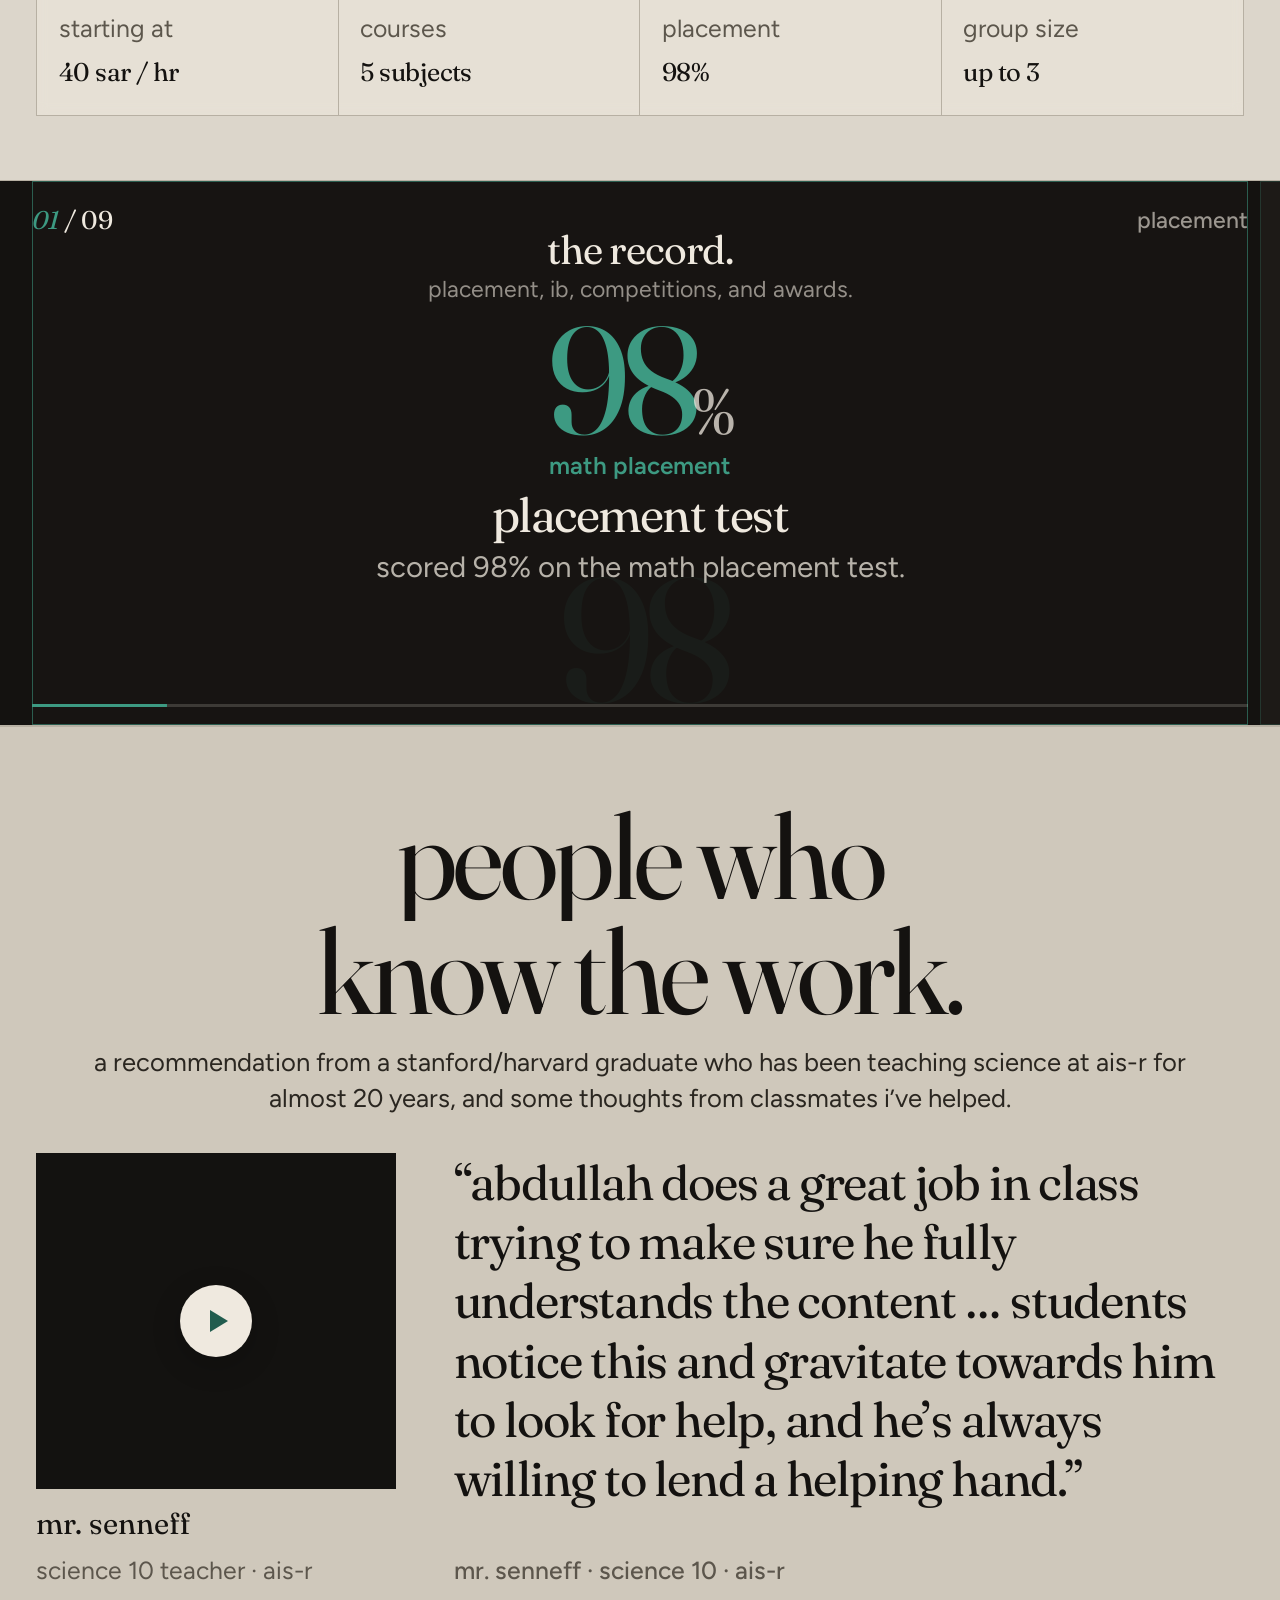
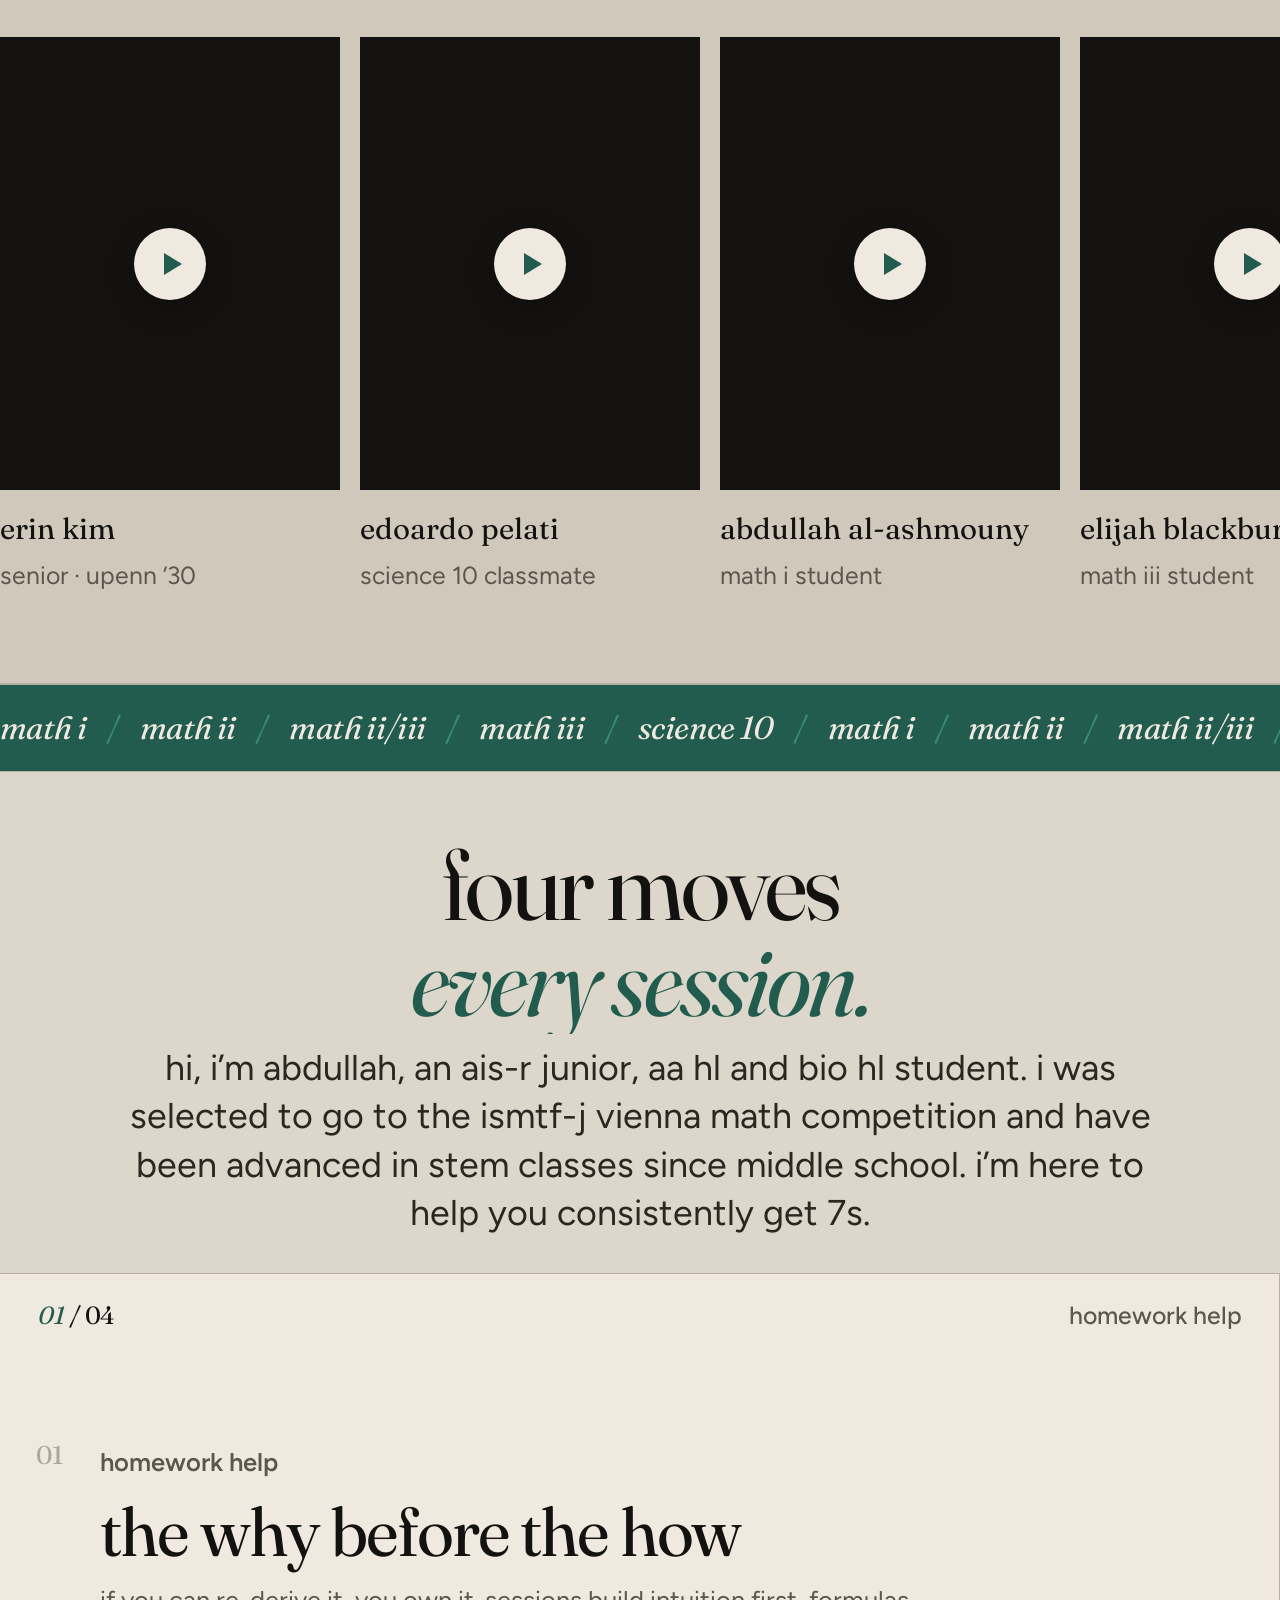
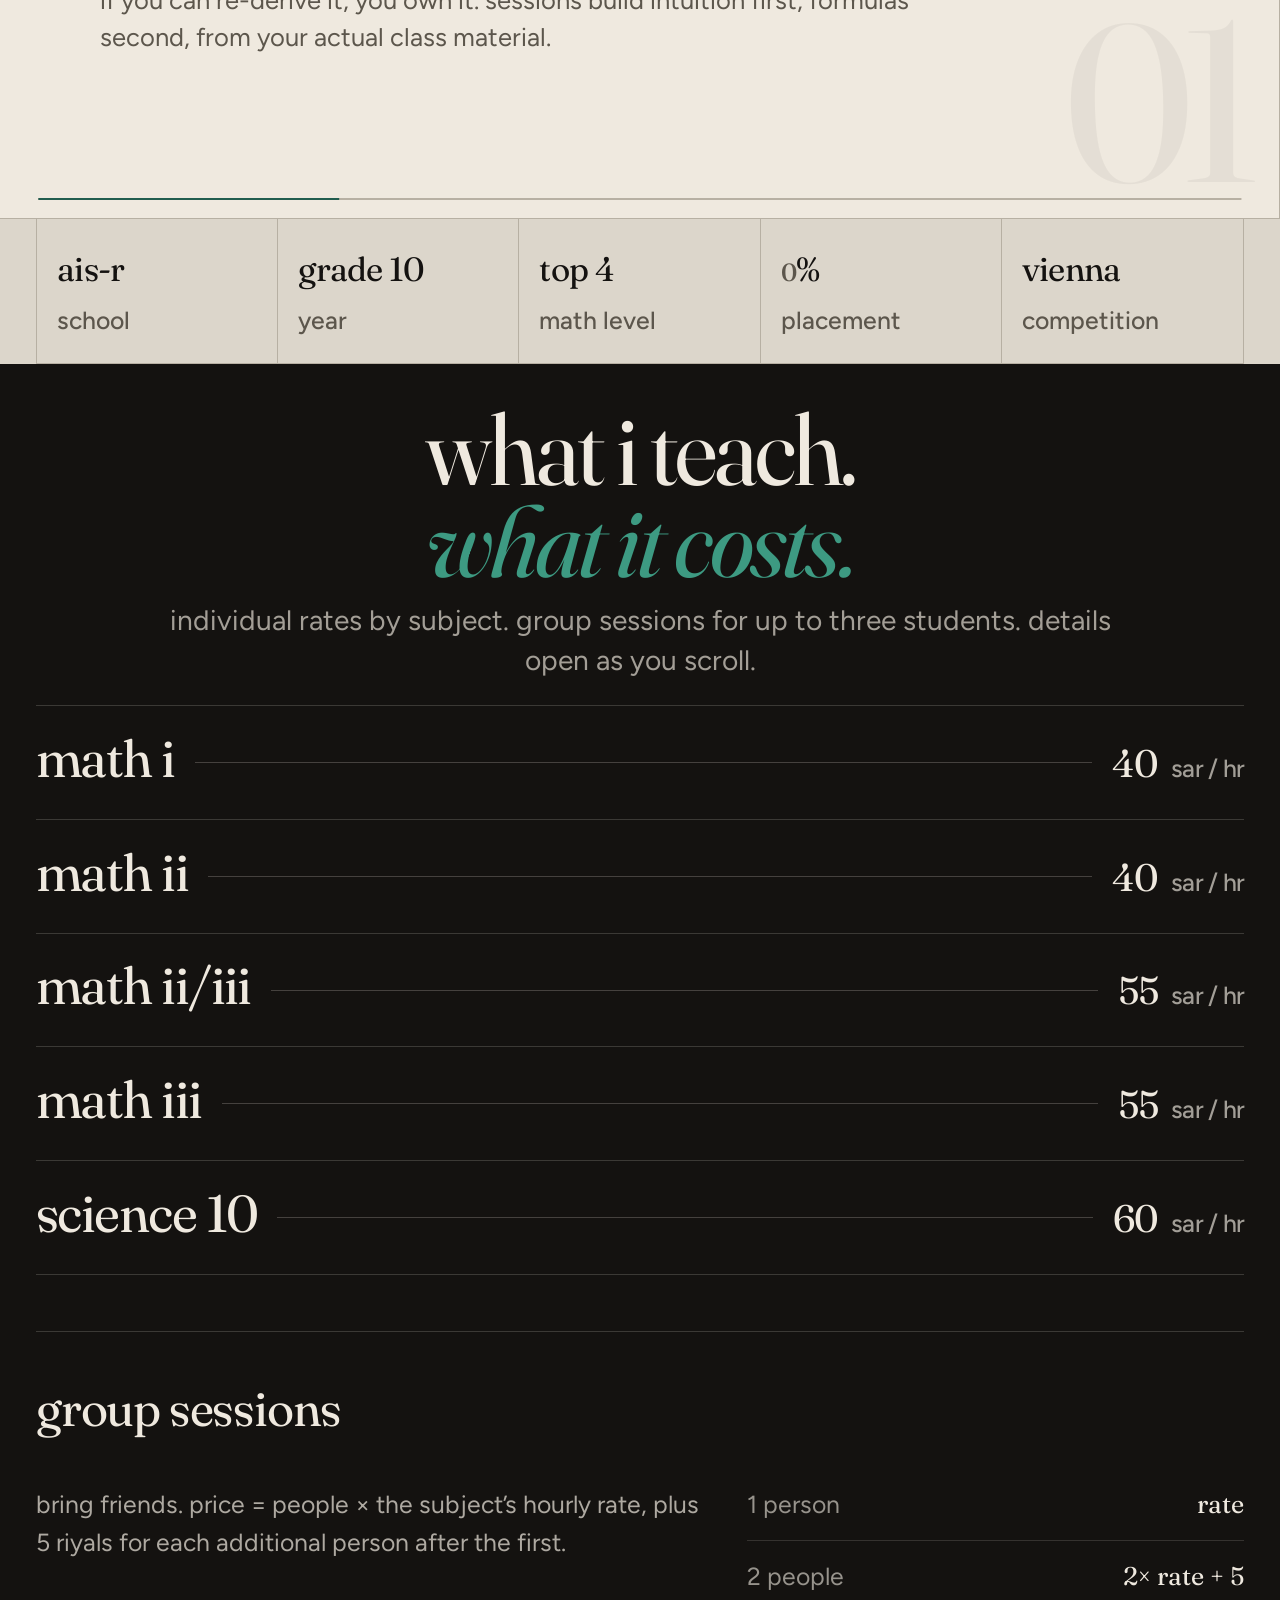
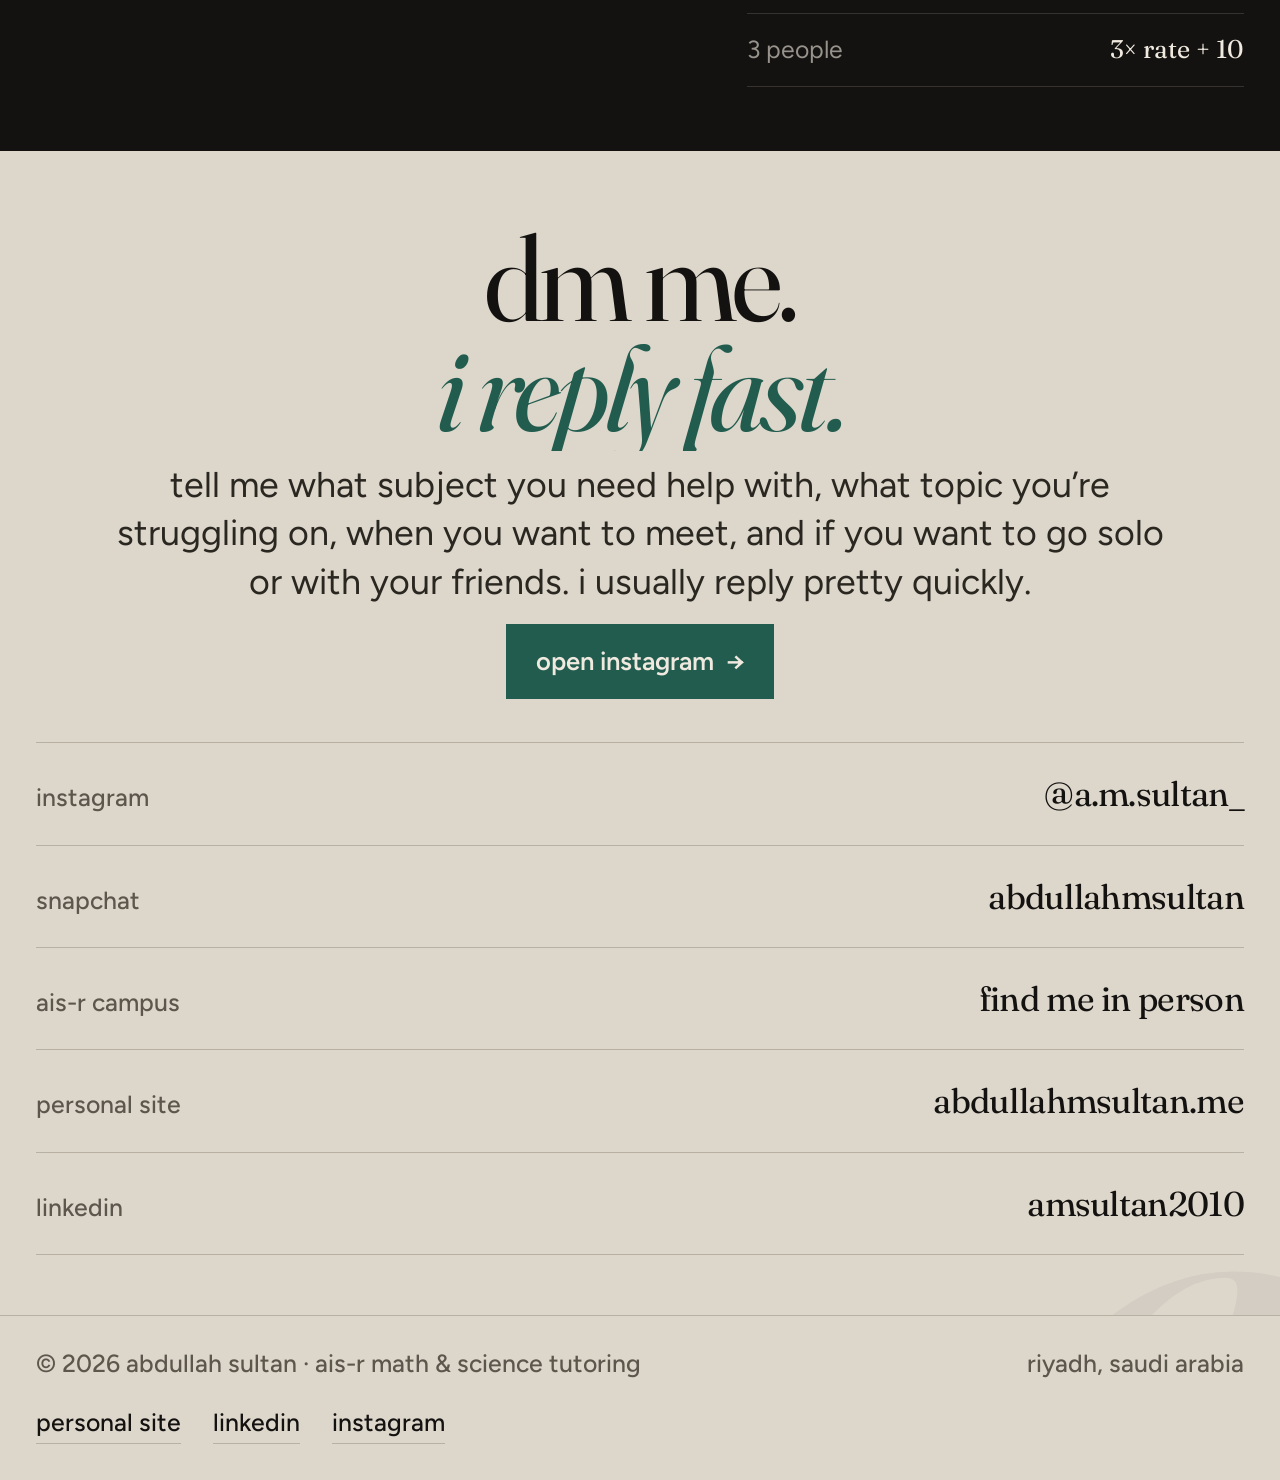
==== commit 1db5cfcd: "Add scroll-scrubbed credentials record and tighten site layout. Surface academic marks in a pinned c" ====
--- a/index.html
+++ b/index.html
@@ -27,6 +27,7 @@
       <span></span><span></span>
     </button>
     <nav class="nav-links" aria-label="Primary">
+      <a href="#record">record</a>
       <a href="#witness">recommendations</a>
       <a href="#method">approach</a>
       <a href="#ledger">subjects</a>
@@ -66,7 +67,7 @@
               message on instagram
               <span aria-hidden="true">→</span>
             </a>
-            <a class="text-link" href="#witness">see who recommends me</a>
+            <a class="text-link" href="#record">see the record</a>
           </div>
           <aside class="thesis-aside" aria-label="session snapshot">
             <p class="aside-label">now booking</p>
@@ -81,13 +82,142 @@
       </div>
     </section>
 
+    <section class="record" id="record" data-chapter="record">
+      <div class="record-pin" id="recordPin">
+        <div class="record-head">
+          <h2 class="section-title record-title">
+            <span class="t-line"><span>the record.</span></span>
+          </h2>
+          <p class="section-lede record-lede">
+            placement, ib, competitions, and awards.
+          </p>
+        </div>
+        <div class="record-hud" aria-live="polite">
+          <span class="record-count"><em id="recordStep">01</em> / 09</span>
+          <span class="record-hud-tag" id="recordTag">placement</span>
+        </div>
+        <div class="record-bar" aria-hidden="true"><i id="recordBar"></i></div>
+        <div class="record-track" id="recordTrack">
+          <article class="mark is-active" data-tag="placement" data-step="01">
+            <p class="mark-ghost" aria-hidden="true">98</p>
+            <div class="mark-inner">
+              <p class="mark-stat">98<span>%</span></p>
+              <div class="mark-copy">
+                <p class="mark-tag">math placement</p>
+                <h3>placement test</h3>
+                <p>scored 98% on the math placement test.</p>
+              </div>
+            </div>
+          </article>
+
+          <article class="mark" data-tag="ib math · 10th" data-step="02">
+            <p class="mark-ghost" aria-hidden="true">04</p>
+            <div class="mark-inner">
+              <p class="mark-stat">4</p>
+              <div class="mark-copy">
+                <p class="mark-tag">ib math · grade 10</p>
+                <h3>highest level in the grade</h3>
+                <p>took aa sl in 10th. only 4 kids in the whole grade were in it.</p>
+              </div>
+            </div>
+          </article>
+
+          <article class="mark" data-tag="ib hl · now" data-step="03">
+            <p class="mark-ghost" aria-hidden="true">hl</p>
+            <div class="mark-inner">
+              <p class="mark-stat">hl</p>
+              <div class="mark-copy">
+                <p class="mark-tag">ib hl · now</p>
+                <h3>aa hl + bio hl</h3>
+                <p>currently taking analysis &amp; approaches hl and ib biology hl.</p>
+              </div>
+            </div>
+          </article>
+
+          <article class="mark" data-tag="stem track" data-step="04">
+            <p class="mark-ghost" aria-hidden="true">6</p>
+            <div class="mark-inner">
+              <p class="mark-stat">6<span>th</span></p>
+              <div class="mark-copy">
+                <p class="mark-tag">stem track</p>
+                <h3>advanced maths since sixth</h3>
+                <p>stem has always been my thing. advanced maths since grade 6.</p>
+              </div>
+            </div>
+          </article>
+
+          <article class="mark" data-tag="competition" data-step="05">
+            <p class="mark-ghost" aria-hidden="true">vi</p>
+            <div class="mark-inner">
+              <p class="mark-stat mark-stat-word">vienna</p>
+              <div class="mark-copy">
+                <p class="mark-tag">ismtf-j</p>
+                <h3>selected for vienna</h3>
+                <p>selected for the ismtf-j math competition at the university in vienna.</p>
+              </div>
+            </div>
+          </article>
+
+          <article class="mark" data-tag="ap exam" data-step="06">
+            <p class="mark-ghost" aria-hidden="true">5</p>
+            <div class="mark-inner">
+              <p class="mark-stat">5</p>
+              <div class="mark-copy">
+                <p class="mark-tag">ap precalculus</p>
+                <h3>ap score</h3>
+                <p>got a 5 on ap precalculus.</p>
+              </div>
+            </div>
+          </article>
+
+          <article class="mark" data-tag="science 10" data-step="07">
+            <p class="mark-ghost" aria-hidden="true">7</p>
+            <div class="mark-inner">
+              <p class="mark-stat">7</p>
+              <div class="mark-copy">
+                <p class="mark-tag">science 10</p>
+                <h3>final grade &amp; exam</h3>
+                <p>7 final grade and 7 on the final exam in grade 10 science.</p>
+              </div>
+            </div>
+          </article>
+
+          <article class="mark" data-tag="aa sl" data-step="08">
+            <p class="mark-ghost" aria-hidden="true">7</p>
+            <div class="mark-inner">
+              <p class="mark-stat">7</p>
+              <div class="mark-copy">
+                <p class="mark-tag">aa sl · grade 10</p>
+                <h3>final grade &amp; exam</h3>
+                <p>7 final grade and 7 on the final exam in aa sl.</p>
+              </div>
+            </div>
+          </article>
+
+          <article class="mark" data-tag="award" data-step="09">
+            <p class="mark-ghost" aria-hidden="true">3</p>
+            <div class="mark-inner">
+              <p class="mark-stat">3</p>
+              <div class="mark-copy">
+                <p class="mark-tag">grade 10 award</p>
+                <h3>outstanding achievement</h3>
+                <p>won the outstanding achievement award for grade 10. only three kids in the grade won it.</p>
+              </div>
+            </div>
+          </article>
+        </div>
+      </div>
+    </section>
+
     <section class="witness" id="witness" data-chapter="witness">
       <div class="witness-intro">
         <h2 class="section-title">
           <span class="t-line"><span>people who</span></span>
           <span class="t-line"><span>know the work.</span></span>
         </h2>
-        <p class="section-lede">a teacher recommendation, then four classmates i’ve helped.</p>
+        <p class="section-lede">
+          a recommendation from a stanford/harvard graduate who has been teaching science at ais-r for almost 20 years, and some thoughts from classmates i’ve helped.
+        </p>
       </div>
 
       <article class="cinema">
@@ -170,7 +300,7 @@
           <span class="t-line"><span class="italic">every session.</span></span>
         </h2>
         <p class="section-lede">
-          hi, i’m abdullah — ais-r sophomore, top-4 math level, 98% placement, vienna competition. the goal isn’t surviving one worksheet. it’s owning the idea under pressure.
+          hi, i’m abdullah, an ais-r junior, aa hl and bio hl student. i was selected to go to the ismtf-j vienna math competition and have been advanced in stem classes since middle school. i’m here to help you consistently get 7s.
         </p>
       </div>
 
@@ -188,7 +318,7 @@
               <div class="move-copy">
                 <p class="move-tag">homework help</p>
                 <h3>the why before the how</h3>
-                <p>if you can re-derive it, you own it. sessions build intuition first, formulas second — from your actual class material.</p>
+                <p>if you can re-derive it, you own it. sessions build intuition first, formulas second, from your actual class material.</p>
               </div>
             </div>
           </article>
@@ -317,7 +447,7 @@
           <span class="t-line"><span class="italic">i reply fast.</span></span>
         </h2>
         <p class="book-lede">
-          tell me the subject, what you’re stuck on, when you want to meet, and whether it’s just you or a group. i usually reply the same day after school — weekends are even quicker.
+          tell me what subject you need help with, what topic you’re struggling on, when you want to meet, and if you want to go solo or with your friends. i usually reply pretty quickly.
         </p>
         <a class="btn btn-lg" href="https://instagram.com/a.m.sultan_" target="_blank" rel="noreferrer" data-magnetic>
           open instagram
--- a/css/styles.css
+++ b/css/styles.css
@@ -11,10 +11,10 @@
   --line: #b7b0a3;
   --accent: #215c4e;
   --accent-soft: #d5e4df;
-  --gold: #c4925a;
-  --gutter: clamp(1.25rem, 5vw, 4rem);
-  --max: 1180px;
-  --type-min: 1.5rem;
+  --accent-bright: #3d9a82;
+  --gutter: clamp(1rem, 3vw, 2.25rem);
+  --max: 1480px;
+  --type-min: 1.55rem;
   --ease: cubic-bezier(0.22, 1, 0.36, 1);
   --display: "Fraunces", Georgia, serif;
   --body: "Figtree", system-ui, sans-serif;
@@ -222,18 +222,21 @@
 .section-title {
   font-family: var(--display);
   font-weight: 400;
-  font-size: clamp(2.75rem, 8vw, 5.5rem);
-  line-height: 0.98;
+  font-size: clamp(3.25rem, 9vw, 6.25rem);
+  line-height: 0.96;
   letter-spacing: -0.03em;
   color: var(--ink);
+  text-align: center;
 }
 
 .section-lede {
-  font-size: var(--type-min);
+  font-size: clamp(1.55rem, 2.2vw, 1.85rem);
   color: var(--muted);
-  max-width: 46ch;
-  line-height: 1.5;
+  max-width: 54ch;
+  line-height: 1.45;
   margin-top: 0.15rem;
+  margin-inline: auto;
+  text-align: center;
 }
 
 .italic {
@@ -321,12 +324,12 @@
 .open-stage {
   text-align: center;
   display: grid;
-  gap: 1.25rem;
+  gap: 1.45rem;
   justify-items: center;
 }
 
 .open-meta {
-  font-size: var(--type-min);
+  font-size: clamp(1.55rem, 2.2vw, 1.85rem);
   color: var(--muted);
   font-weight: 500;
 }
@@ -334,14 +337,14 @@
 .open-name {
   font-family: var(--display);
   font-weight: 400;
-  font-size: clamp(4rem, 16vw, 11rem);
-  line-height: 0.88;
+  font-size: clamp(5rem, 18vw, 13rem);
+  line-height: 0.86;
   letter-spacing: -0.04em;
   color: var(--ink);
 }
 
 .open-role {
-  font-size: clamp(1.5rem, 2.5vw, 1.85rem);
+  font-size: clamp(1.75rem, 3vw, 2.35rem);
   color: var(--muted);
   font-weight: 500;
 }
@@ -380,38 +383,41 @@
 .thesis-pin {
   min-height: auto;
   display: block;
-  padding: clamp(3.5rem, 7vw, 5.5rem) var(--gutter);
+  padding: clamp(2.5rem, 5vw, 4rem) var(--gutter);
 }
 
 .thesis-inner {
   width: min(100%, var(--max));
   margin-inline: auto;
   display: grid;
-  gap: 1.35rem;
+  gap: 1.1rem;
+  justify-items: center;
+  text-align: center;
 }
 
 .thesis-title {
   font-family: var(--display);
   font-weight: 400;
-  font-size: clamp(3rem, 9vw, 6.5rem);
-  line-height: 0.94;
+  font-size: clamp(3.5rem, 10vw, 7rem);
+  line-height: 0.92;
   letter-spacing: -0.035em;
   color: var(--ink);
   max-width: none;
 }
 
 .thesis-lede {
-  font-size: clamp(1.5rem, 2.2vw, 1.75rem);
+  font-size: clamp(1.55rem, 2.4vw, 1.9rem);
   color: var(--muted);
-  max-width: 48ch;
-  line-height: 1.45;
+  max-width: 56ch;
+  line-height: 1.4;
 }
 
 .thesis-actions {
   display: flex;
   flex-wrap: wrap;
   align-items: center;
-  gap: 1.5rem 2rem;
+  justify-content: center;
+  gap: 1.25rem 1.75rem;
   padding-top: 0.15rem;
 }
 
@@ -420,7 +426,9 @@
   background: rgba(239, 233, 223, 0.55);
   backdrop-filter: blur(6px);
   padding: 0;
-  margin-top: 0.75rem;
+  margin-top: 0.5rem;
+  width: 100%;
+  text-align: left;
 }
 
 .aside-label {
@@ -462,36 +470,54 @@
 
 /* ========== WITNESS ========== */
 .witness {
-  padding: clamp(4rem, 10vw, 7rem) 0;
+  padding: clamp(2.75rem, 6vw, 4.5rem) 0;
   background: var(--paper-2);
   border-block: 1px solid var(--line);
 }
 
 .witness-intro {
   width: min(100% - var(--gutter) * 2, var(--max));
-  margin: 0 auto clamp(2rem, 4vw, 3rem);
+  margin: 0 auto clamp(1.5rem, 3vw, 2.25rem);
   display: grid;
   grid-template-columns: 1fr;
-  gap: 1.15rem;
+  gap: 0.85rem;
   align-items: start;
+  justify-items: center;
+  text-align: center;
+}
+
+.witness-intro .section-title {
+  font-size: clamp(3.75rem, 11vw, 7.5rem);
+  max-width: min(100%, 22ch);
+  width: 100%;
+}
+
+.witness-intro .section-lede {
+  font-size: clamp(1.35rem, 2vw, 1.7rem);
+  line-height: 1.4;
+  max-width: min(72ch, 100%);
+  color: var(--text);
 }
 
 .cinema {
   width: min(100% - var(--gutter) * 2, var(--max));
-  margin: 0 auto clamp(3rem, 6vw, 4rem);
-  display: grid;
-  grid-template-columns: minmax(260px, 400px) 1fr;
-  gap: clamp(1.5rem, 4vw, 3.5rem);
-  align-items: center;
+  margin: 0 auto clamp(2rem, 4vw, 3rem);
+  display: grid;
+  grid-template-columns: minmax(260px, 360px) 1fr;
+  gap: clamp(1.75rem, 4.5vw, 3.75rem);
+  align-items: stretch;
 }
 
 .cinema-media {
   display: grid;
-  gap: 0.85rem;
+  gap: 0.75rem;
+  align-content: start;
 }
 
 .cinema .player {
   width: 100%;
+  aspect-ratio: unset;
+  height: clamp(17rem, 38vh, 21rem);
 }
 
 .cinema .cinema-meta {
@@ -505,9 +531,23 @@
 .cinema-copy {
   display: flex;
   flex-direction: column;
-  justify-content: center;
-  gap: 1.25rem;
-  padding: clamp(0.5rem, 2vw, 1.5rem) 0;
+  justify-content: space-between;
+  gap: 1rem;
+  padding: 0;
+  min-height: 100%;
+}
+
+.cinema-copy .witness-quote {
+  display: flex;
+  flex-direction: column;
+  justify-content: space-between;
+  flex: 1;
+  min-height: 100%;
+}
+
+.cinema-copy .witness-quote cite {
+  margin-top: auto;
+  padding-top: 1.25rem;
 }
 
 /* Portrait players — phone-shot clips, crop into the center frame */
@@ -589,9 +629,9 @@
 
 .cinema-meta {
   display: flex;
-  flex-wrap: wrap;
-  align-items: baseline;
-  gap: 0.5rem 1.25rem;
+  flex-direction: column;
+  align-items: flex-start;
+  gap: 0.25rem;
   padding-top: 1rem;
 }
 
@@ -616,11 +656,11 @@
 
 .witness-quote p {
   font-family: var(--display);
-  font-size: clamp(1.65rem, 2.8vw, 2.35rem);
-  line-height: 1.3;
-  letter-spacing: -0.02em;
+  font-size: clamp(2rem, 3.8vw, 3.15rem);
+  line-height: 1.22;
+  letter-spacing: -0.025em;
   color: var(--ink);
-  max-width: 22ch;
+  max-width: 36ch;
 }
 
 .witness-quote p .word {
@@ -630,7 +670,7 @@
 
 .witness-quote cite {
   display: block;
-  margin-top: 1.5rem;
+  margin-top: 1.15rem;
   font-style: normal;
   font-size: var(--type-min);
   font-weight: 500;
@@ -664,7 +704,7 @@
 
 .band-track i {
   font-style: normal;
-  color: var(--gold);
+  color: var(--accent-bright);
   margin: 0 0.9rem;
   opacity: 0.8;
 }
@@ -686,18 +726,248 @@
   scroll-snap-align: start;
 }
 
+/* ========== RECORD — scroll-scrubbed credentials carousel ========== */
+.record {
+  padding: 0;
+}
+
+.record-pin {
+  position: relative;
+  overflow: hidden;
+  border-top: 1px solid var(--line);
+  border-bottom: 1px solid var(--line);
+  background: var(--ink);
+  display: flex;
+  align-items: center;
+  min-height: clamp(26rem, 62vh, 34rem);
+}
+
+.record-head {
+  position: absolute;
+  top: 3.15rem;
+  left: 50%;
+  transform: translateX(-50%);
+  z-index: 6;
+  width: min(92vw, calc(100% - 2.5rem));
+  display: grid;
+  gap: 0.2rem;
+  justify-items: center;
+  text-align: center;
+  pointer-events: none;
+}
+
+.record-title {
+  color: var(--soft);
+  font-size: clamp(1.75rem, 3.5vw, 2.5rem);
+}
+
+.record-lede {
+  color: rgba(239, 233, 223, 0.58);
+  font-size: clamp(1.25rem, 1.8vw, 1.45rem);
+  max-width: 48ch;
+  margin: 0;
+}
+
+.record-hud {
+  position: absolute;
+  top: 1.25rem;
+  bottom: auto;
+  left: 50%;
+  transform: translateX(-50%);
+  z-index: 5;
+  display: flex;
+  flex-wrap: wrap;
+  gap: 0.65rem 1.5rem;
+  align-items: center;
+  justify-content: space-between;
+  pointer-events: none;
+  width: min(95vw, calc(100% - 1.75rem));
+}
+
+.record-count {
+  font-family: var(--display);
+  font-size: clamp(1.55rem, 2vw, 1.75rem);
+  color: var(--soft);
+  letter-spacing: -0.02em;
+  white-space: nowrap;
+}
+
+.record-count em {
+  font-style: italic;
+  color: var(--accent-bright);
+}
+
+.record-hud-tag {
+  font-size: clamp(1.35rem, 1.8vw, 1.55rem);
+  font-weight: 500;
+  color: rgba(239, 233, 223, 0.62);
+}
+
+.record-bar {
+  position: absolute;
+  left: 50%;
+  bottom: 1.1rem;
+  transform: translateX(-50%);
+  z-index: 5;
+  width: min(95vw, calc(100% - 1.75rem));
+  height: 3px;
+  background: rgba(239, 233, 223, 0.18);
+  pointer-events: none;
+  overflow: hidden;
+}
+
+.record-bar i {
+  display: block;
+  height: 100%;
+  width: 100%;
+  background: var(--accent-bright);
+  transform: scaleX(0.111);
+  transform-origin: left center;
+  will-change: transform;
+}
+
+.record-track {
+  display: flex;
+  flex-direction: row;
+  align-items: stretch;
+  width: max-content;
+  gap: 0.75rem;
+  padding-inline: 2.5vw;
+  will-change: transform;
+}
+
+.mark {
+  position: relative;
+  flex: 0 0 95vw;
+  width: 95vw;
+  min-height: 0;
+  height: clamp(26rem, 62vh, 34rem);
+  padding: 0;
+  display: flex;
+  align-items: center;
+  justify-content: center;
+  border: 1px solid rgba(61, 154, 130, 0.22);
+  background: #171412;
+  box-sizing: border-box;
+  overflow: hidden;
+  color: var(--soft);
+  transform-origin: center center;
+  will-change: transform, opacity;
+}
+
+.mark:nth-child(even) {
+  background: #1d1a17;
+}
+
+.mark.is-active {
+  border-color: rgba(61, 154, 130, 0.55);
+}
+
+.mark-ghost {
+  position: absolute;
+  left: 50%;
+  bottom: 4%;
+  transform: translateX(-50%);
+  font-family: var(--display);
+  font-size: clamp(5rem, 16vw, 11rem);
+  line-height: 0.72;
+  letter-spacing: -0.07em;
+  color: var(--accent-bright);
+  opacity: 0.06;
+  pointer-events: none;
+  user-select: none;
+  z-index: 0;
+  text-transform: lowercase;
+}
+
+.mark-inner {
+  position: relative;
+  z-index: 1;
+  width: min(100% - 2rem, 52rem);
+  display: grid;
+  grid-template-columns: 1fr;
+  gap: 0.4rem;
+  justify-items: center;
+  text-align: center;
+  align-content: center;
+  padding-block: clamp(3rem, 5vw, 4rem);
+  margin-inline: auto;
+}
+
+.mark-stat {
+  font-family: var(--display);
+  font-size: clamp(5.5rem, 14vw, 9.5rem);
+  font-weight: 400;
+  line-height: 0.8;
+  letter-spacing: -0.06em;
+  color: var(--accent-bright);
+  margin: 0;
+  text-transform: lowercase;
+}
+
+.mark-stat span {
+  font-size: 0.42em;
+  letter-spacing: -0.04em;
+  color: var(--soft);
+  opacity: 0.75;
+}
+
+.mark-stat-word {
+  font-size: clamp(3.25rem, 9vw, 6.25rem);
+  line-height: 0.88;
+  letter-spacing: -0.045em;
+}
+
+.mark-copy {
+  display: grid;
+  gap: 0.4rem;
+  max-width: 42rem;
+  justify-items: center;
+}
+
+.mark-tag {
+  font-size: clamp(1.4rem, 1.9vw, 1.65rem);
+  font-weight: 600;
+  color: var(--accent-bright);
+}
+
+.mark h3 {
+  font-family: var(--display);
+  font-weight: 400;
+  font-size: clamp(2rem, 4vw, 3rem);
+  line-height: 1.02;
+  letter-spacing: -0.03em;
+  color: var(--soft);
+}
+
+.mark-copy > p:last-child {
+  font-size: clamp(1.6rem, 2.3vw, 1.95rem);
+  color: rgba(239, 233, 223, 0.74);
+  line-height: 1.35;
+  max-width: 38ch;
+}
+
 /* ========== METHOD ========== */
 .method {
-  padding: clamp(3.5rem, 8vw, 6rem) 0 0;
+  padding: clamp(2.5rem, 5vw, 4rem) 0 0;
 }
 
 .method-head {
   width: min(100% - var(--gutter) * 2, var(--max));
-  margin: 0 auto clamp(2rem, 4vw, 3rem);
+  margin: 0 auto clamp(1.5rem, 3vw, 2.25rem);
   display: grid;
   grid-template-columns: 1fr;
-  gap: 1.15rem;
+  gap: 0.85rem;
   align-items: start;
+  justify-items: center;
+  text-align: center;
+}
+
+.method-head .section-lede {
+  font-size: clamp(1.65rem, 2.8vw, 2.25rem);
+  line-height: 1.35;
+  max-width: 46ch;
+  color: var(--text);
 }
 
 .method-pin {
@@ -706,11 +976,14 @@
   border-top: 1px solid var(--line);
   border-bottom: 1px solid var(--line);
   background: var(--paper);
+  display: flex;
+  align-items: center;
+  min-height: clamp(26rem, 62vh, 34rem);
 }
 
 .method-hud {
   position: absolute;
-  top: 5.25rem;
+  top: 1.35rem;
   left: 50%;
   transform: translateX(-50%);
   z-index: 5;
@@ -720,7 +993,7 @@
   align-items: center;
   justify-content: space-between;
   pointer-events: none;
-  width: min(100% - var(--gutter) * 2, var(--max));
+  width: min(94vw, calc(100% - 2.5rem));
 }
 
 .method-count {
@@ -745,10 +1018,10 @@
 .method-bar {
   position: absolute;
   left: 50%;
-  bottom: 1.75rem;
+  bottom: 1.15rem;
   transform: translateX(-50%);
   z-index: 5;
-  width: min(100% - var(--gutter) * 2, var(--max));
+  width: min(94vw, calc(100% - 2.5rem));
   height: 2px;
   background: var(--line);
   pointer-events: none;
@@ -775,8 +1048,8 @@
 .move {
   position: relative;
   width: 100vw;
-  min-height: 100vh;
-  min-height: 100svh;
+  min-height: 0;
+  height: clamp(26rem, 62vh, 34rem);
   padding: 0;
   display: flex;
   align-items: center;
@@ -795,9 +1068,9 @@
 .move-ghost {
   position: absolute;
   right: clamp(0.5rem, 3vw, 2rem);
-  bottom: 8%;
-  font-family: var(--display);
-  font-size: clamp(8rem, 28vw, 22rem);
+  bottom: 6%;
+  font-family: var(--display);
+  font-size: clamp(6rem, 18vw, 14rem);
   line-height: 0.75;
   letter-spacing: -0.06em;
   color: var(--ink);
@@ -813,9 +1086,9 @@
   width: min(100% - var(--gutter) * 2, var(--max));
   display: grid;
   grid-template-columns: auto 1fr;
-  gap: clamp(1.5rem, 4vw, 3.5rem);
+  gap: clamp(1.25rem, 3vw, 2.5rem);
   align-items: start;
-  padding-block: clamp(6rem, 12vw, 8rem);
+  padding-block: clamp(3rem, 5vw, 4rem);
   margin-inline: auto;
 }
 
@@ -832,7 +1105,7 @@
 .move-copy {
   display: grid;
   gap: 1rem;
-  max-width: 36rem;
+  max-width: 52rem;
   padding-top: 0.5rem;
 }
 
@@ -895,22 +1168,26 @@
 
 /* ========== LEDGER ========== */
 .ledger {
-  padding: clamp(3.5rem, 8vw, 6rem) 0;
+  padding: clamp(1.5rem, 3vw, 2.5rem) 0 clamp(2.5rem, 5vw, 4rem);
   background: var(--ink);
   color: var(--soft);
 }
 
 .ledger-head {
   width: min(100% - var(--gutter) * 2, var(--max));
-  margin: 0 auto clamp(1.75rem, 3.5vw, 2.5rem);
+  margin: 0 auto clamp(1rem, 2vw, 1.5rem);
   display: grid;
   grid-template-columns: 1fr;
-  gap: 1.15rem;
+  gap: 0.65rem;
   align-items: start;
+  justify-items: center;
+  text-align: center;
 }
 
 .ledger .section-title {
   color: var(--soft);
+  margin: 0;
+  line-height: 0.92;
 }
 
 .ledger .section-lede {
@@ -918,7 +1195,7 @@
 }
 
 .ledger .italic {
-  color: var(--gold);
+  color: var(--accent-bright);
 }
 
 .price-list {
@@ -943,7 +1220,7 @@
 }
 
 .price-list > li.is-open .price-row {
-  color: var(--gold);
+  color: var(--accent-bright);
 }
 
 .price-list > li.is-open .price-name {
@@ -997,7 +1274,7 @@
   font-size: var(--type-min);
   color: rgba(239, 233, 223, 0.7);
   padding-bottom: 0;
-  max-width: 40ch;
+  max-width: 58ch;
 }
 
 .price-list > li.is-open .price-detail {
@@ -1030,7 +1307,7 @@
 .group-note > p {
   font-size: var(--type-min);
   color: rgba(239, 233, 223, 0.7);
-  max-width: 36ch;
+  max-width: 48ch;
 }
 
 .group-note ul {
@@ -1062,10 +1339,12 @@
   min-height: auto;
   display: grid;
   align-content: start;
-  gap: clamp(2.25rem, 4vw, 3.25rem);
-  padding: clamp(4.5rem, 9vw, 6.5rem) var(--gutter) clamp(3rem, 6vw, 4.5rem);
+  justify-items: center;
+  gap: clamp(1.75rem, 3.5vw, 2.75rem);
+  padding: clamp(3rem, 6vw, 4.5rem) var(--gutter) clamp(2.5rem, 5vw, 3.75rem);
   position: relative;
   overflow: hidden;
+  text-align: center;
 }
 
 .book::before {
@@ -1086,25 +1365,27 @@
   width: min(100%, var(--max));
   margin-inline: auto;
   display: grid;
-  gap: 1.35rem;
+  gap: 1.1rem;
   position: relative;
   z-index: 1;
+  justify-items: center;
+  text-align: center;
 }
 
 .book-title {
   font-family: var(--display);
   font-weight: 400;
-  font-size: clamp(3.25rem, 11vw, 7rem);
+  font-size: clamp(3.75rem, 12vw, 7.5rem);
   line-height: 0.92;
   letter-spacing: -0.035em;
   color: var(--ink);
 }
 
 .book-lede {
-  font-size: clamp(1.5rem, 2.2vw, 1.75rem);
-  color: var(--muted);
-  max-width: 44ch;
-  line-height: 1.45;
+  font-size: clamp(1.65rem, 2.8vw, 2.25rem);
+  color: var(--text);
+  max-width: 46ch;
+  line-height: 1.35;
 }
 
 .reach {
@@ -1255,6 +1536,50 @@
     flex-basis: min(78vw, 300px);
   }
 
+  /* Record stays a horizontal carousel on all sizes */
+  .record-track {
+    flex-direction: row;
+    width: max-content;
+    padding-inline: 3vw;
+    gap: 0.75rem;
+  }
+
+  .mark {
+    flex: 0 0 96vw;
+    width: 96vw;
+    height: clamp(24rem, 58vh, 32rem);
+    min-height: 0;
+    border: 1px solid rgba(61, 154, 130, 0.22);
+  }
+
+  .mark-ghost {
+    display: block;
+    font-size: clamp(4.5rem, 20vw, 8rem);
+  }
+
+  .record-hud,
+  .record-bar {
+    display: flex;
+  }
+
+  .record-bar {
+    display: block;
+  }
+
+  .mark-inner {
+    grid-template-columns: 1fr;
+    gap: 0.45rem;
+    padding-block: clamp(2.75rem, 6vw, 3.75rem);
+  }
+
+  .mark-stat {
+    font-size: clamp(4.5rem, 18vw, 6.5rem);
+  }
+
+  .mark-stat-word {
+    font-size: clamp(3rem, 14vw, 4.5rem);
+  }
+
   .method-track {
     flex-direction: column;
     width: 100%;
@@ -1262,6 +1587,7 @@
 
   .move {
     width: 100%;
+    height: auto;
     min-height: 0;
     border-right: 0;
     border-bottom: 1px solid var(--line);
@@ -1343,7 +1669,7 @@
   }
 
   .open-name {
-    font-size: clamp(3.5rem, 18vw, 5rem);
+    font-size: clamp(4.25rem, 20vw, 6.5rem);
   }
 
   .creds {
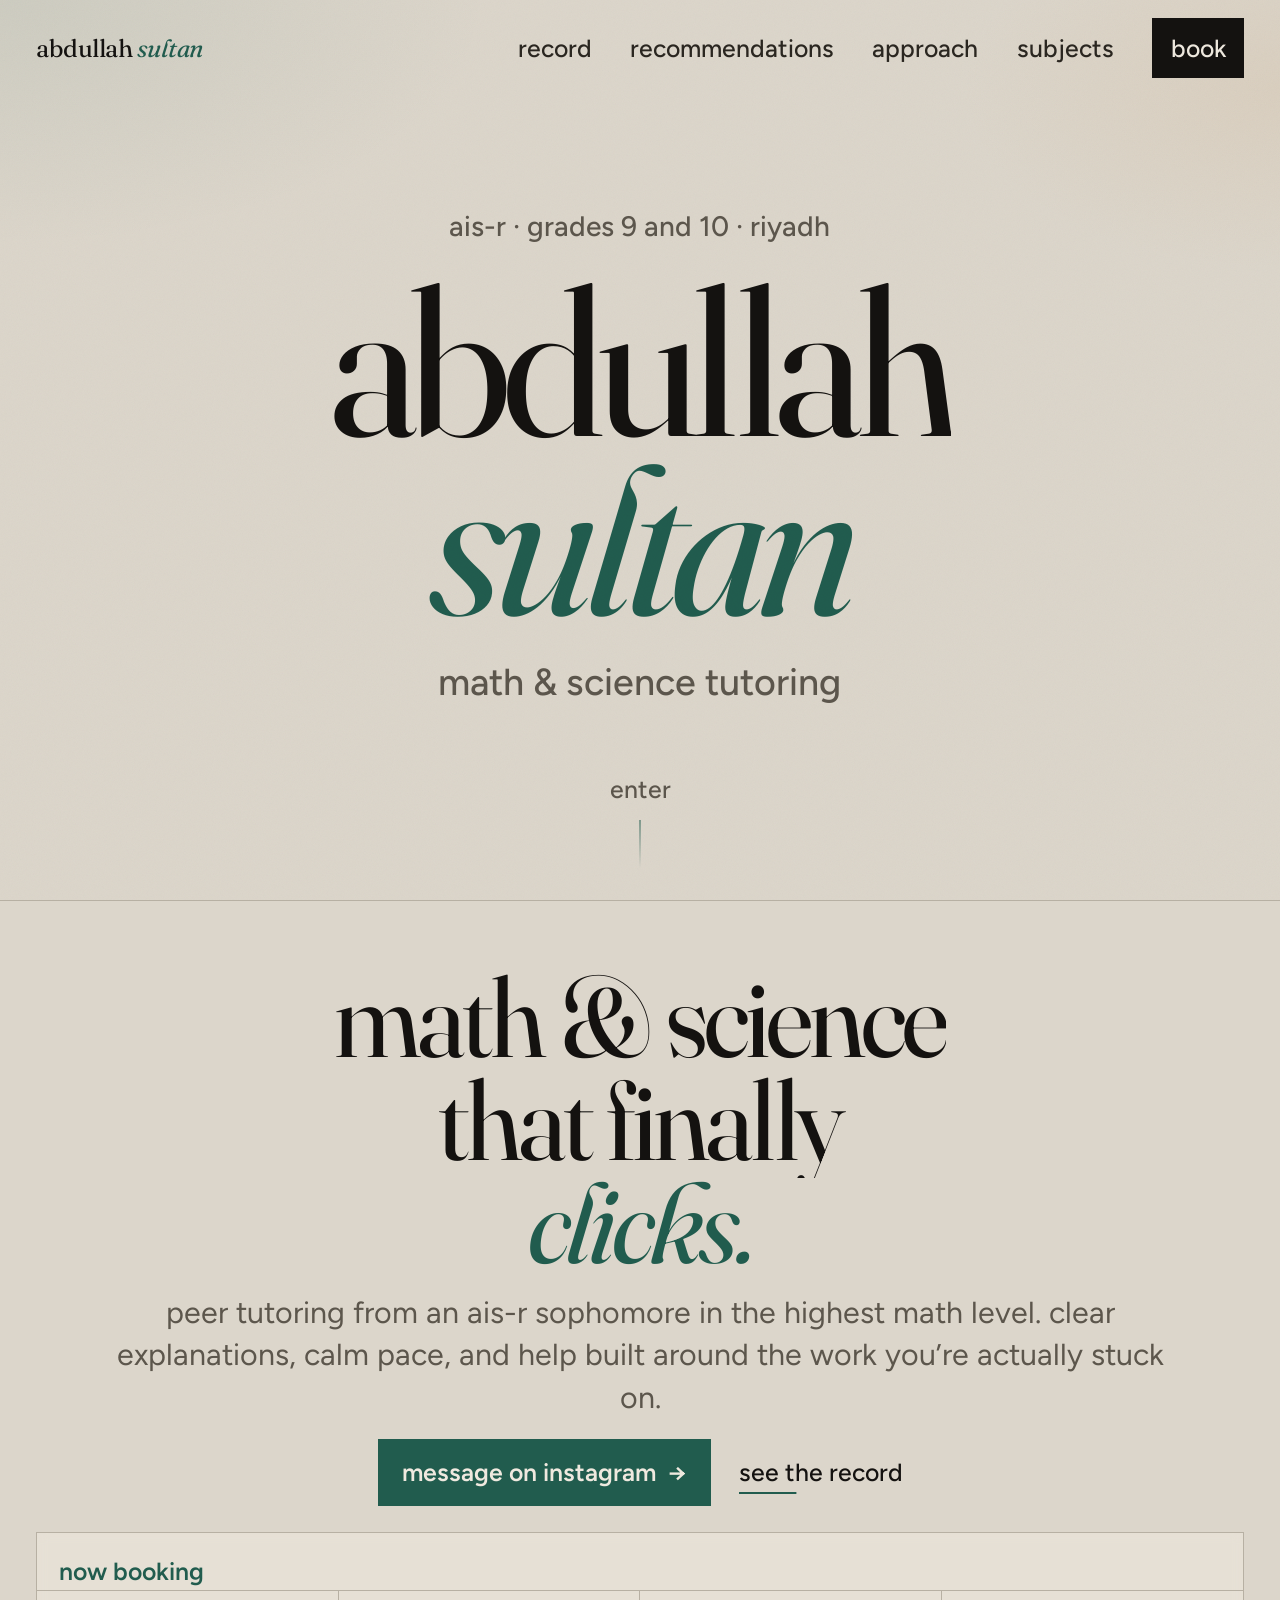
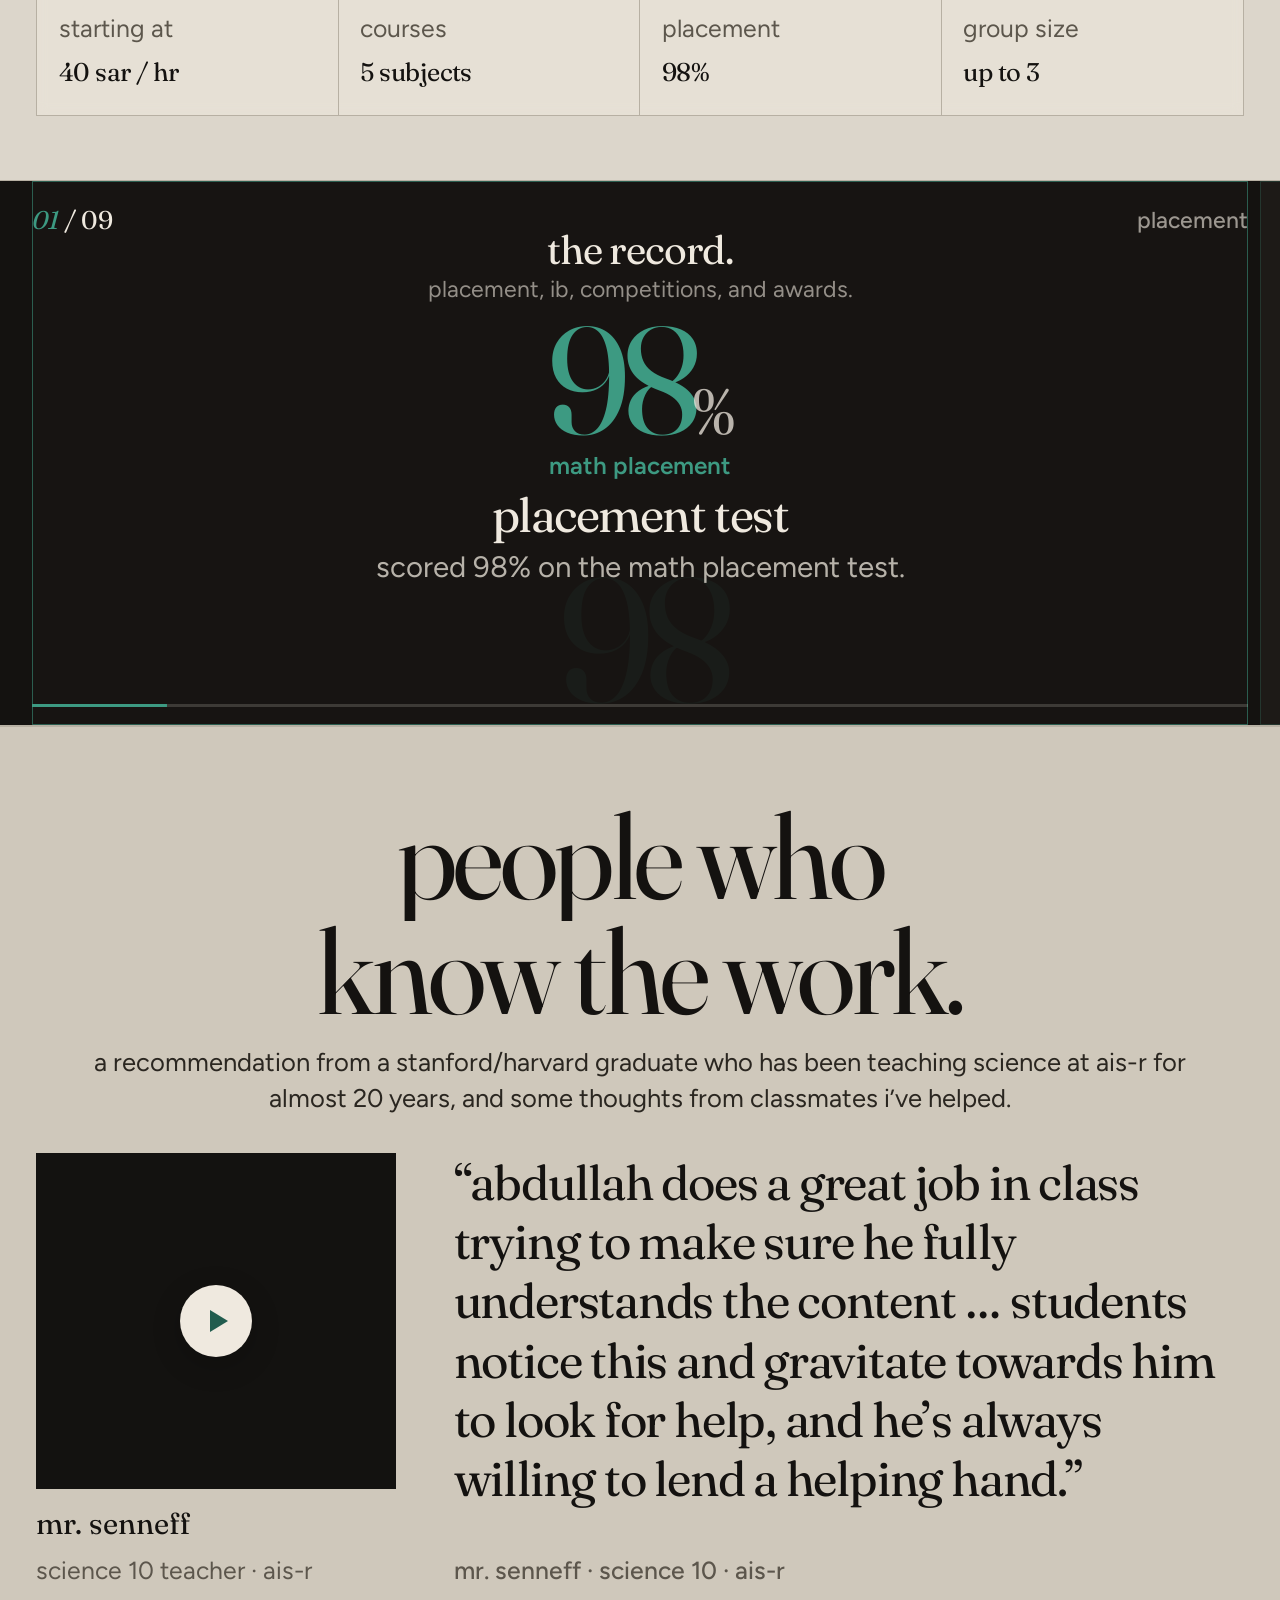
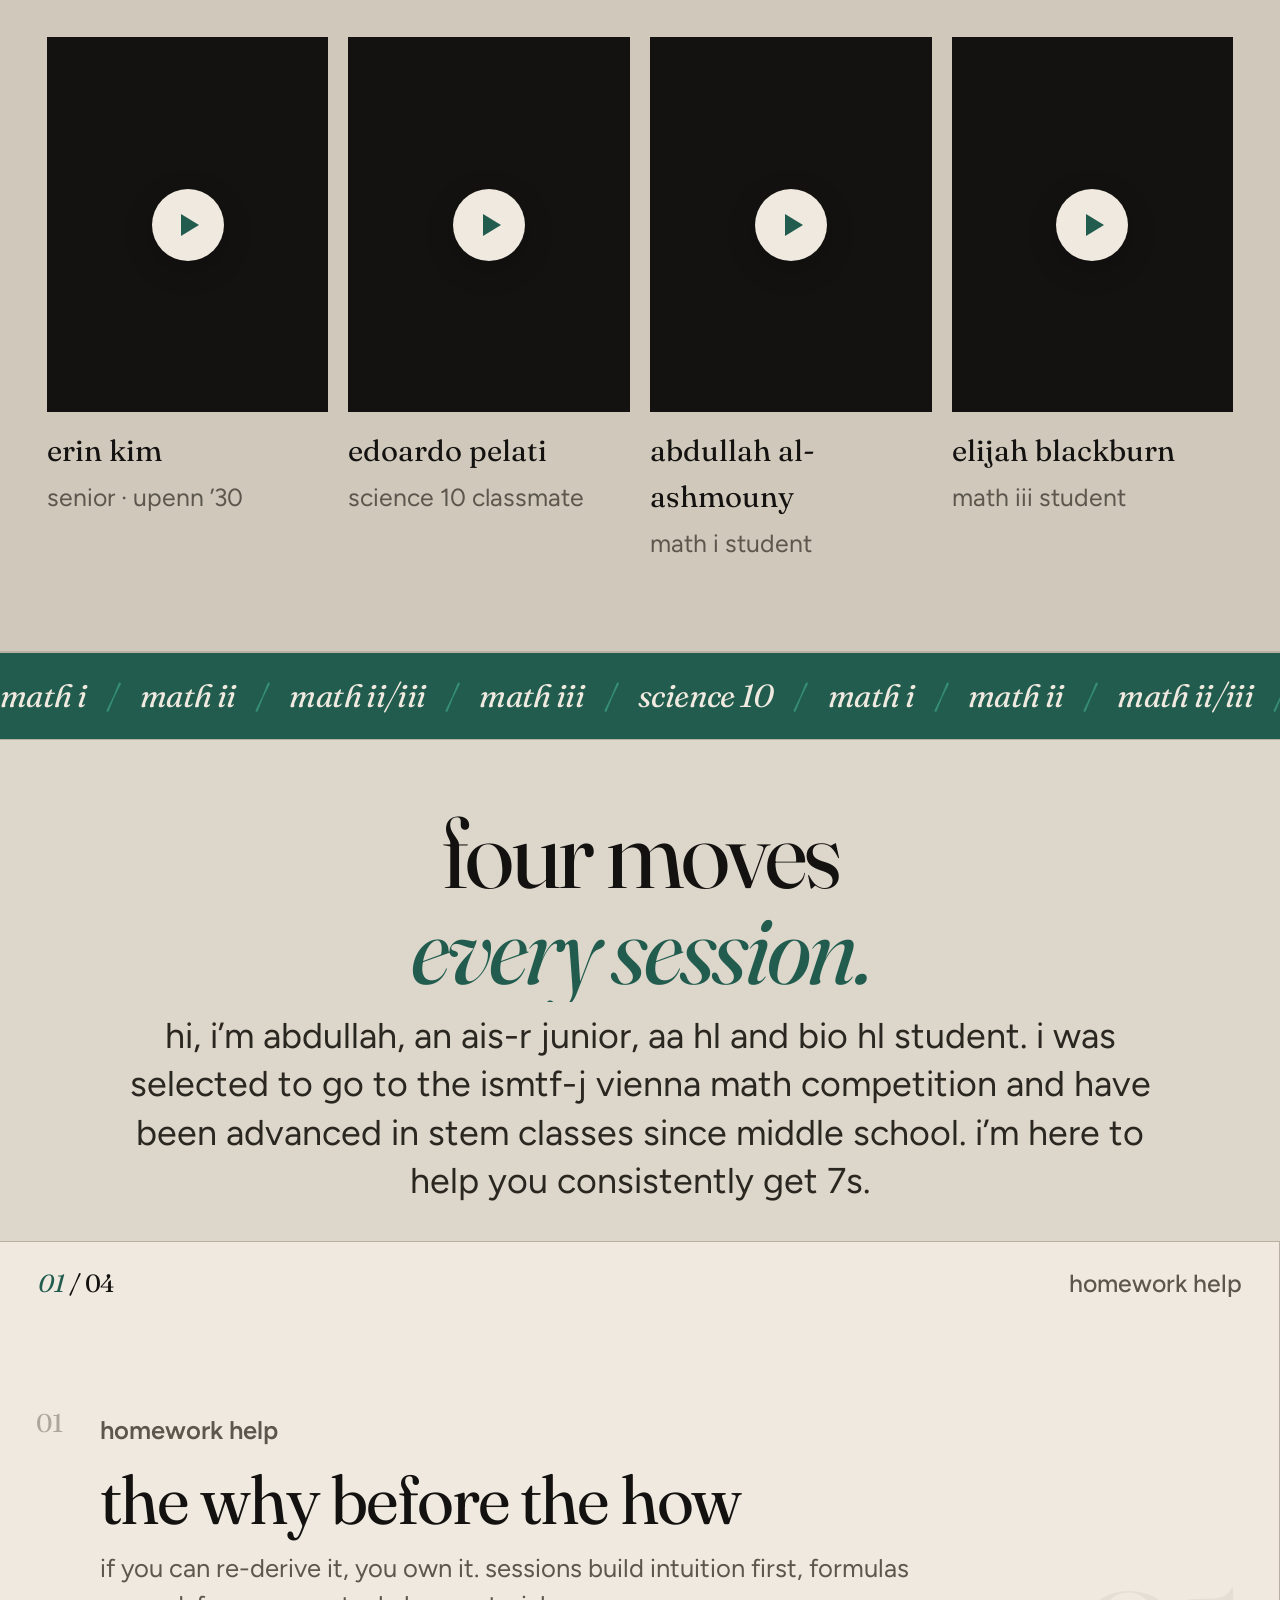
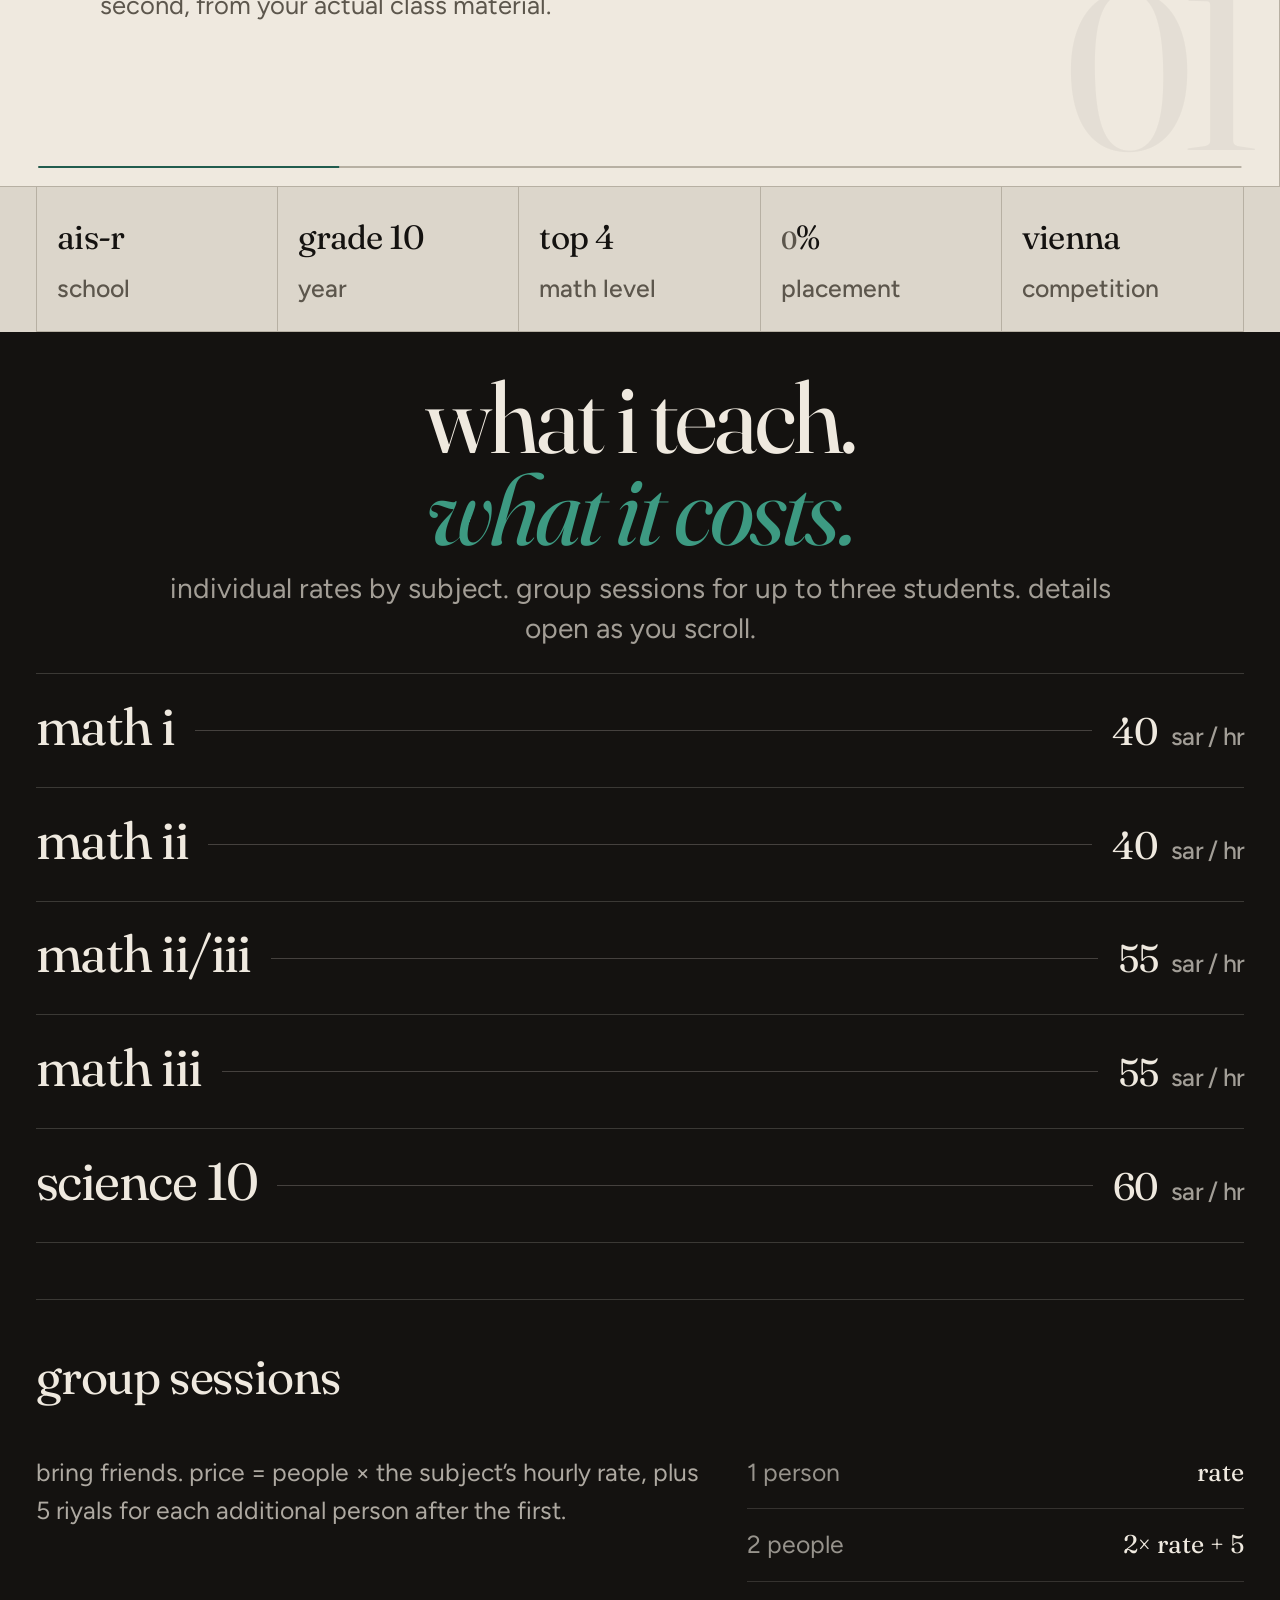
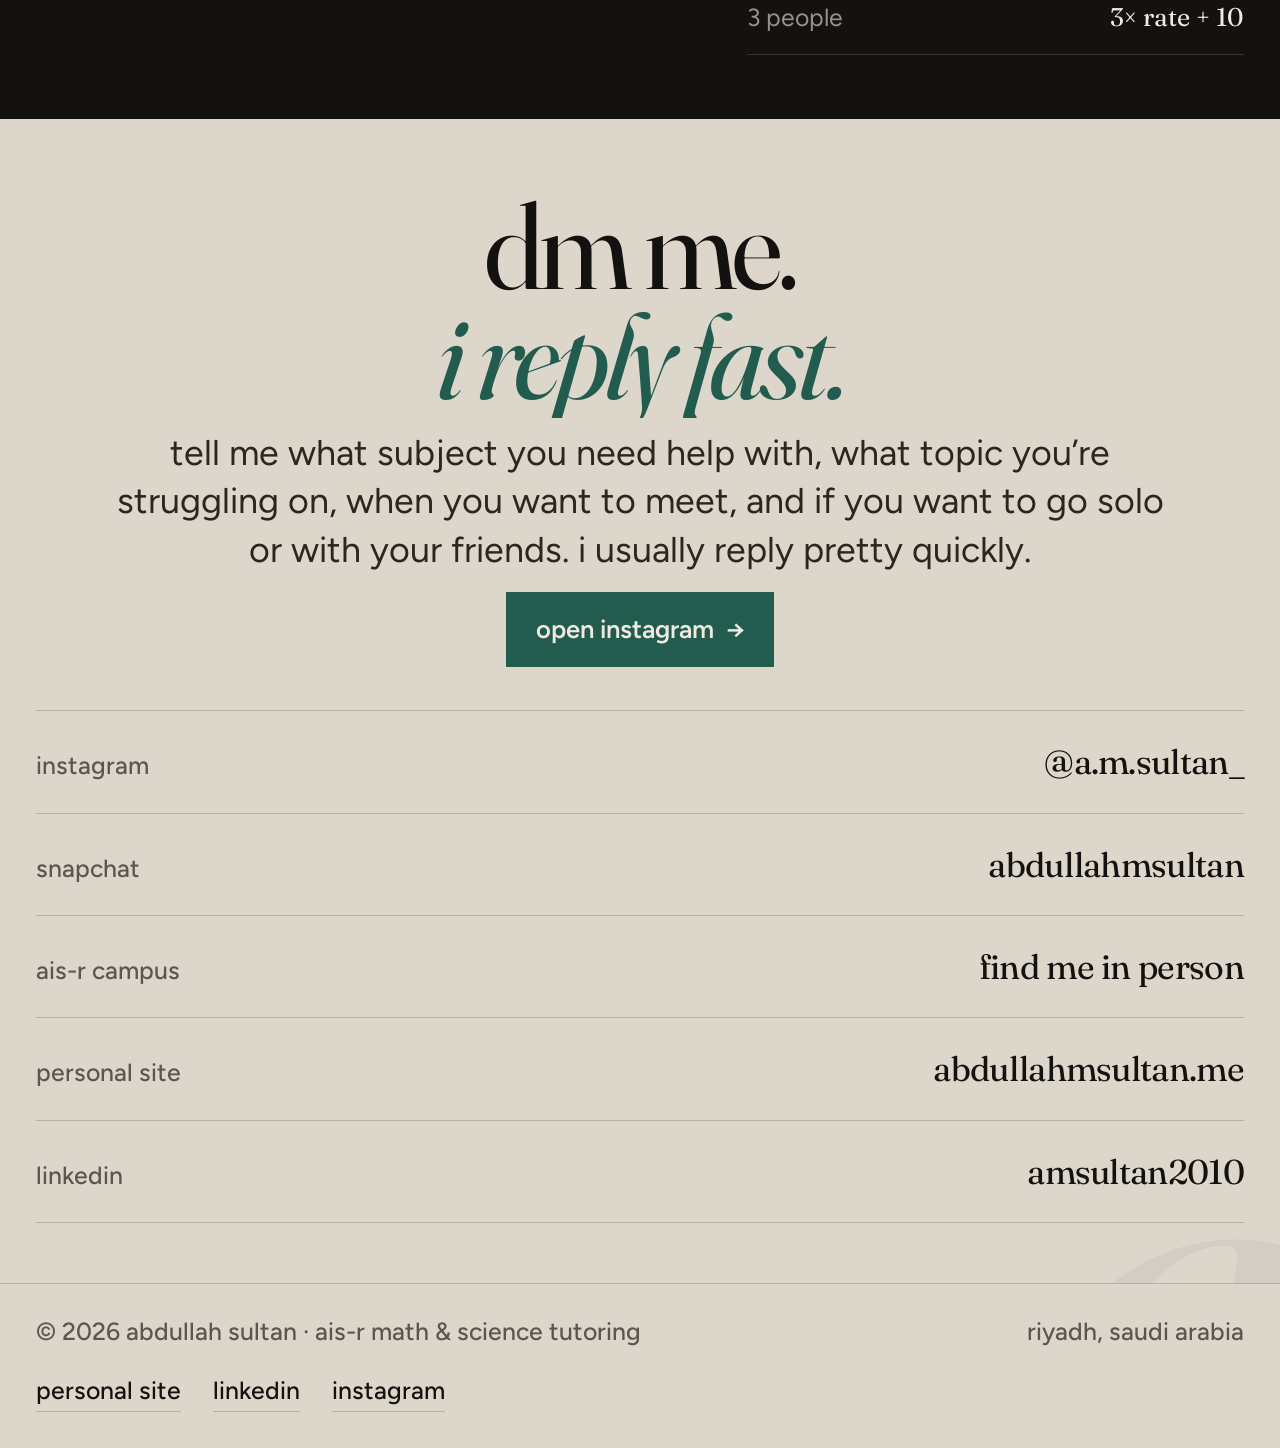
==== commit 1e16307a: "fjksdjfaksd fa" ====
--- a/index.html
+++ b/index.html
@@ -4,16 +4,135 @@
   <meta charset="utf-8">
   <meta name="viewport" content="width=device-width, initial-scale=1">
   <meta name="description" content="math and science 10 tutoring by abdullah sultan for ais-r students. clear explanations, focused study sessions, and friendly peer support.">
+  <title>abdullah sultan | math &amp; science tutoring</title>
+  <link rel="canonical" href="https://tutoringbyabdullah.xyz/">
   <meta property="og:title" content="abdullah sultan | math &amp; science tutoring">
   <meta property="og:description" content="focused tutoring for math i, math ii, math ii/iii, math iii, and science 10.">
   <meta property="og:type" content="website">
+  <meta property="og:url" content="https://tutoringbyabdullah.xyz/">
+  <meta property="og:site_name" content="tutoring by abdullah">
+  <meta property="og:locale" content="en_US">
+  <meta property="og:image" content="https://tutoringbyabdullah.xyz/og.png">
+  <meta property="og:image:width" content="1200">
+  <meta property="og:image:height" content="630">
+  <meta property="og:image:alt" content="abdullah sultan, math and science tutoring at ais-r in riyadh">
+  <meta name="twitter:card" content="summary_large_image">
+  <meta name="twitter:title" content="abdullah sultan | math &amp; science tutoring">
+  <meta name="twitter:description" content="focused tutoring for math i, math ii, math ii/iii, math iii, and science 10.">
+  <meta name="twitter:image" content="https://tutoringbyabdullah.xyz/og.png">
   <meta name="theme-color" content="#dcd6cb">
-  <title>abdullah sultan | math &amp; science tutoring</title>
-  <link rel="icon" type="image/svg+xml" href="data:image/svg+xml,%3Csvg xmlns='http://www.w3.org/2000/svg' viewBox='0 0 32 32'%3E%3Crect width='32' height='32' fill='%23dcd6cb'/%3E%3Ccircle cx='16' cy='16' r='11' fill='none' stroke='%23215c4e' stroke-width='1.2'/%3E%3Ccircle cx='16' cy='16' r='7' fill='none' stroke='%23215c4e' stroke-width='1.2'/%3E%3Ccircle cx='16' cy='16' r='3.2' fill='none' stroke='%23215c4e' stroke-width='1.2'/%3E%3Ccircle cx='16' cy='16' r='1.4' fill='%23215c4e'/%3E%3Cpath d='M6 22c4-2 6 2 10 0s6-2 10 0' fill='none' stroke='%23c4925a' stroke-width='1' opacity='.85'/%3E%3C/svg%3E">
+  <link rel="icon" href="/favicon.ico" sizes="any">
+  <link rel="icon" type="image/png" sizes="192x192" href="/icon-192.png">
+  <link rel="apple-touch-icon" href="/apple-touch-icon.png">
   <link rel="preconnect" href="https://fonts.googleapis.com">
   <link rel="preconnect" href="https://fonts.gstatic.com" crossorigin>
   <link href="https://fonts.googleapis.com/css2?family=Figtree:ital,wght@0,400;0,500;0,600;0,700;1,400&family=Fraunces:ital,opsz,wght@0,9..144,400;0,9..144,600;1,9..144,400;1,9..144,600&display=swap" rel="stylesheet">
   <link rel="stylesheet" href="css/styles.css">
+  <script type="application/ld+json">
+  {
+    "@context": "https://schema.org",
+    "@graph": [
+      {
+        "@type": "Person",
+        "@id": "https://tutoringbyabdullah.xyz/#person",
+        "name": "Abdullah Sultan",
+        "jobTitle": "Peer tutor, math and science",
+        "url": "https://tutoringbyabdullah.xyz/",
+        "image": "https://tutoringbyabdullah.xyz/og.png",
+        "affiliation": {
+          "@type": "School",
+          "name": "American International School Riyadh"
+        },
+        "address": {
+          "@type": "PostalAddress",
+          "addressLocality": "Riyadh",
+          "addressCountry": "SA"
+        },
+        "sameAs": [
+          "https://instagram.com/a.m.sultan_",
+          "https://www.linkedin.com/in/amsultan2010",
+          "https://www.abdullahmsultan.me"
+        ]
+      },
+      {
+        "@type": "WebSite",
+        "@id": "https://tutoringbyabdullah.xyz/#website",
+        "url": "https://tutoringbyabdullah.xyz/",
+        "name": "tutoring by abdullah",
+        "inLanguage": "en",
+        "publisher": { "@id": "https://tutoringbyabdullah.xyz/#person" }
+      },
+      {
+        "@type": "Service",
+        "@id": "https://tutoringbyabdullah.xyz/#service",
+        "name": "Math and science tutoring for AIS-R students",
+        "serviceType": "Tutoring",
+        "provider": { "@id": "https://tutoringbyabdullah.xyz/#person" },
+        "areaServed": { "@type": "City", "name": "Riyadh" },
+        "audience": {
+          "@type": "EducationalAudience",
+          "educationalRole": "student"
+        },
+        "hasOfferCatalog": {
+          "@type": "OfferCatalog",
+          "name": "Subjects and rates",
+          "itemListElement": [
+            {
+              "@type": "Offer",
+              "name": "Math I",
+              "priceSpecification": {
+                "@type": "UnitPriceSpecification",
+                "price": "40",
+                "priceCurrency": "SAR",
+                "unitCode": "HUR"
+              }
+            },
+            {
+              "@type": "Offer",
+              "name": "Math II",
+              "priceSpecification": {
+                "@type": "UnitPriceSpecification",
+                "price": "40",
+                "priceCurrency": "SAR",
+                "unitCode": "HUR"
+              }
+            },
+            {
+              "@type": "Offer",
+              "name": "Math II/III",
+              "priceSpecification": {
+                "@type": "UnitPriceSpecification",
+                "price": "55",
+                "priceCurrency": "SAR",
+                "unitCode": "HUR"
+              }
+            },
+            {
+              "@type": "Offer",
+              "name": "Math III",
+              "priceSpecification": {
+                "@type": "UnitPriceSpecification",
+                "price": "55",
+                "priceCurrency": "SAR",
+                "unitCode": "HUR"
+              }
+            },
+            {
+              "@type": "Offer",
+              "name": "Science 10",
+              "priceSpecification": {
+                "@type": "UnitPriceSpecification",
+                "price": "60",
+                "priceCurrency": "SAR",
+                "unitCode": "HUR"
+              }
+            }
+          ]
+        }
+      }
+    ]
+  }
+  </script>
 </head>
 <body>
   <canvas class="field" id="field" aria-hidden="true"></canvas>
@@ -38,7 +157,7 @@
   <main>
     <section class="open" id="open" data-chapter="open">
       <div class="open-stage">
-        <p class="open-meta">ais-r · grades 9–10 · riyadh</p>
+        <p class="open-meta">ais-r · grades 9 and 10 · riyadh</p>
         <h1 class="open-name" aria-label="abdullah sultan">
           <span class="open-line"><span>abdullah</span></span>
           <span class="open-line"><span class="italic">sultan</span></span>
@@ -60,7 +179,7 @@
             <span class="t-line"><span class="italic">clicks.</span></span>
           </h2>
           <p class="thesis-lede">
-            peer tutoring from an ais-r sophomore in the highest math level — clear explanations, calm pace, and help built around the work you’re actually stuck on.
+            peer tutoring from an ais-r sophomore in the highest math level. clear explanations, calm pace, and help built around the work you’re actually stuck on.
           </p>
           <div class="thesis-actions">
             <a class="btn" href="https://instagram.com/a.m.sultan_" target="_blank" rel="noreferrer" data-magnetic>
@@ -311,7 +430,7 @@
         </div>
         <div class="method-bar" aria-hidden="true"><i id="methodBar"></i></div>
         <div class="method-track" id="methodTrack">
-          <article class="move" data-tag="homework help" data-step="01">
+          <article class="move is-active" data-tag="homework help" data-step="01">
             <span class="move-ghost" aria-hidden="true">01</span>
             <div class="move-inner">
               <p class="move-index">01</p>
--- a/css/styles.css
+++ b/css/styles.css
@@ -1,4 +1,4 @@
-/* Chapter narrative — editorial kinetic
+/* Chapter narrative: editorial kinetic
    Type floor: 1.5rem. Warm taupe + forest teal. */
 
 :root {
@@ -114,7 +114,7 @@
   will-change: transform;
 }
 
-/* Nav — Jakob: expected top bar; Fitts: large targets */
+/* Nav. Jakob: expected top bar; Fitts: large targets */
 .nav {
   position: fixed;
   inset: 0 0 auto;
@@ -550,7 +550,7 @@
   padding-top: 1.25rem;
 }
 
-/* Portrait players — phone-shot clips, crop into the center frame */
+/* Portrait players: phone-shot clips, crop into the center frame */
 .player {
   position: relative;
   display: block;
@@ -709,24 +709,27 @@
   opacity: 0.8;
 }
 
-/* Horizontal student reel — portrait cards */
+/* Horizontal student reel: portrait cards */
 .reel {
   display: flex;
+  justify-content: center;
   gap: 1.25rem;
   overflow-x: auto;
   scroll-snap-type: x mandatory;
-  padding: 0 var(--gutter) 1rem;
+  width: min(100% - var(--gutter) * 2, var(--max));
+  margin-inline: auto;
+  padding: 0 0 1rem;
   -webkit-overflow-scrolling: touch;
   scrollbar-width: thin;
   scrollbar-color: var(--accent) transparent;
 }
 
 .reel-item {
-  flex: 0 0 min(72vw, 340px);
-  scroll-snap-align: start;
-}
-
-/* ========== RECORD — scroll-scrubbed credentials carousel ========== */
+  flex: 0 0 min(22vw, 300px);
+  scroll-snap-align: center;
+}
+
+/* ========== RECORD: scroll-scrubbed credentials carousel ========== */
 .record {
   padding: 0;
 }
@@ -1468,6 +1471,50 @@
 .foot-links a:hover {
   color: var(--accent);
   border-color: var(--accent);
+}
+
+/* ========== 404 ========== */
+.notfound {
+  min-height: 78svh;
+  display: grid;
+  align-content: center;
+  justify-items: center;
+  gap: 1.15rem;
+  padding: 8rem var(--gutter) 4rem;
+  text-align: center;
+}
+
+.notfound-code {
+  font-family: var(--display);
+  font-size: clamp(1.55rem, 2vw, 1.85rem);
+  font-weight: 600;
+  letter-spacing: 0.12em;
+  color: var(--accent);
+}
+
+.notfound-title {
+  font-family: var(--display);
+  font-weight: 400;
+  font-size: clamp(3.5rem, 11vw, 7rem);
+  line-height: 0.94;
+  letter-spacing: -0.035em;
+  color: var(--ink);
+}
+
+.notfound-lede {
+  font-size: clamp(1.55rem, 2.4vw, 1.9rem);
+  color: var(--muted);
+  max-width: 48ch;
+  line-height: 1.4;
+}
+
+.notfound-actions {
+  display: flex;
+  flex-wrap: wrap;
+  align-items: center;
+  justify-content: center;
+  gap: 1.25rem 1.75rem;
+  padding-top: 0.5rem;
 }
 
 /* ========== RESPONSIVE ========== */
@@ -1508,6 +1555,31 @@
     font-size: var(--type-min);
   }
 
+  /* 404 header has no toggle, so its links stay in the bar */
+  .nav-flat .nav-links {
+    position: static;
+    flex-direction: row;
+    flex-wrap: wrap;
+    justify-content: flex-end;
+    align-items: center;
+    background: none;
+    padding: 0;
+    gap: 0.75rem 1.15rem;
+    opacity: 1;
+    visibility: visible;
+    pointer-events: auto;
+  }
+
+  .nav-flat .nav-links a {
+    font-family: var(--body);
+    font-size: 1.4rem;
+  }
+
+  .nav-flat .nav-cta {
+    margin-top: 0;
+    font-size: 1.4rem;
+  }
+
   .cinema,
   .group-note {
     grid-template-columns: 1fr;
@@ -1532,38 +1604,98 @@
     transform-origin: center 28%;
   }
 
+  .reel {
+    width: 100%;
+    justify-content: flex-start;
+    padding: 0 var(--gutter) 1rem;
+  }
+
   .reel-item {
-    flex-basis: min(78vw, 300px);
-  }
-
-  /* Record stays a horizontal carousel on all sizes */
-  .record-track {
+    flex-basis: min(70vw, 280px);
+    scroll-snap-align: center;
+  }
+
+  /* Record and method turn into swipeable carousels on touch widths */
+  .record-pin,
+  .method-pin {
+    display: block;
+    min-height: 0;
+    padding-block: clamp(2rem, 6vw, 3rem);
+  }
+
+  .record-head,
+  .record-hud,
+  .record-bar,
+  .method-hud,
+  .method-bar {
+    position: static;
+    transform: none;
+    width: min(100% - var(--gutter) * 2, var(--max));
+    margin-inline: auto;
+  }
+
+  .record-head {
+    margin-bottom: 1.1rem;
+  }
+
+  .record-hud,
+  .method-hud {
+    display: flex;
+    margin-bottom: 0.65rem;
+  }
+
+  .record-bar,
+  .method-bar {
+    display: block;
+    margin-bottom: 1.25rem;
+  }
+
+  .record-track,
+  .method-track {
     flex-direction: row;
-    width: max-content;
-    padding-inline: 3vw;
-    gap: 0.75rem;
-  }
-
-  .mark {
-    flex: 0 0 96vw;
-    width: 96vw;
-    height: clamp(24rem, 58vh, 32rem);
-    min-height: 0;
-    border: 1px solid rgba(61, 154, 130, 0.22);
+    width: auto;
+    max-width: 100%;
+    gap: 0.9rem;
+    padding-inline: var(--gutter);
+    overflow-x: auto;
+    overscroll-behavior-x: contain;
+    scroll-snap-type: x mandatory;
+    scroll-padding-inline: var(--gutter);
+    -webkit-overflow-scrolling: touch;
+    scrollbar-width: none;
+  }
+
+  .record-track::-webkit-scrollbar,
+  .method-track::-webkit-scrollbar {
+    display: none;
+  }
+
+  .mark,
+  .move {
+    flex: 0 0 min(84vw, 30rem);
+    width: auto;
+    height: auto;
+    min-height: clamp(24rem, 56vh, 30rem);
+    scroll-snap-align: center;
+    transition: opacity 0.35s var(--ease), border-color 0.35s;
+  }
+
+  .mark:not(.is-active),
+  .move:not(.is-active) {
+    opacity: 0.5;
+  }
+
+  .move {
+    border: 1px solid var(--line);
+  }
+
+  .move.is-active {
+    border-color: var(--accent);
   }
 
   .mark-ghost {
     display: block;
     font-size: clamp(4.5rem, 20vw, 8rem);
-  }
-
-  .record-hud,
-  .record-bar {
-    display: flex;
-  }
-
-  .record-bar {
-    display: block;
   }
 
   .mark-inner {
@@ -1580,28 +1712,6 @@
     font-size: clamp(3rem, 14vw, 4.5rem);
   }
 
-  .method-track {
-    flex-direction: column;
-    width: 100%;
-  }
-
-  .move {
-    width: 100%;
-    height: auto;
-    min-height: 0;
-    border-right: 0;
-    border-bottom: 1px solid var(--line);
-  }
-
-  .move:last-child {
-    border-bottom: 0;
-  }
-
-  .method-hud,
-  .method-bar {
-    display: none;
-  }
-
   .move-ghost {
     display: none;
   }
@@ -1651,6 +1761,10 @@
 }
 
 @media (max-width: 600px) {
+  .nav-flat .nav-links a:not(.nav-cta) {
+    display: none;
+  }
+
   .aside-list {
     grid-template-columns: 1fr;
   }
@@ -1682,6 +1796,25 @@
 }
 
 @media (prefers-reduced-motion: reduce) {
+  /* No scrubbed pinning, so both tracks scroll on their own */
+  .record-track,
+  .method-track {
+    width: auto;
+    max-width: 100%;
+    min-width: 0;
+    overflow-x: auto;
+    scroll-snap-type: x mandatory;
+    scroll-padding-inline: var(--gutter);
+    gap: 0.9rem;
+  }
+
+  .mark,
+  .move {
+    flex: 0 0 min(78vw, 44rem);
+    width: auto;
+    scroll-snap-align: center;
+  }
+
   .open-scroll i {
     animation: none;
   }
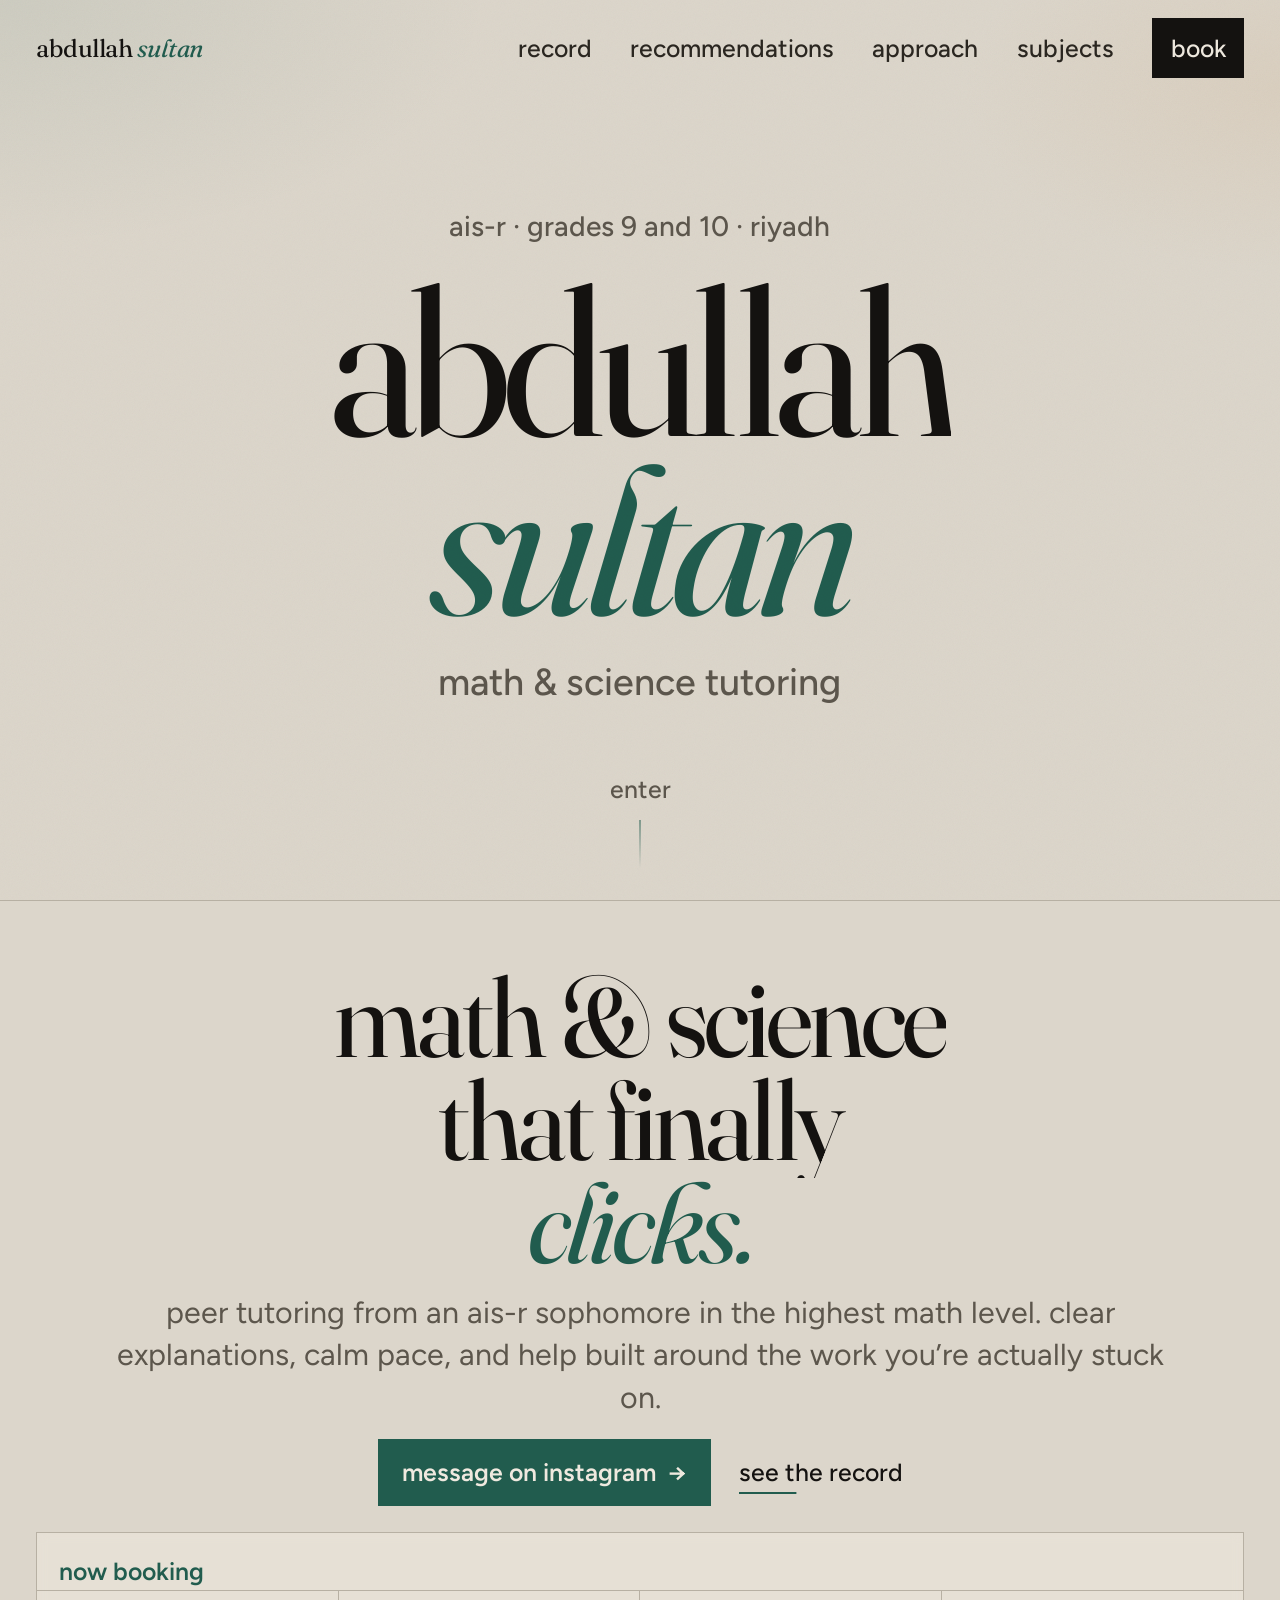
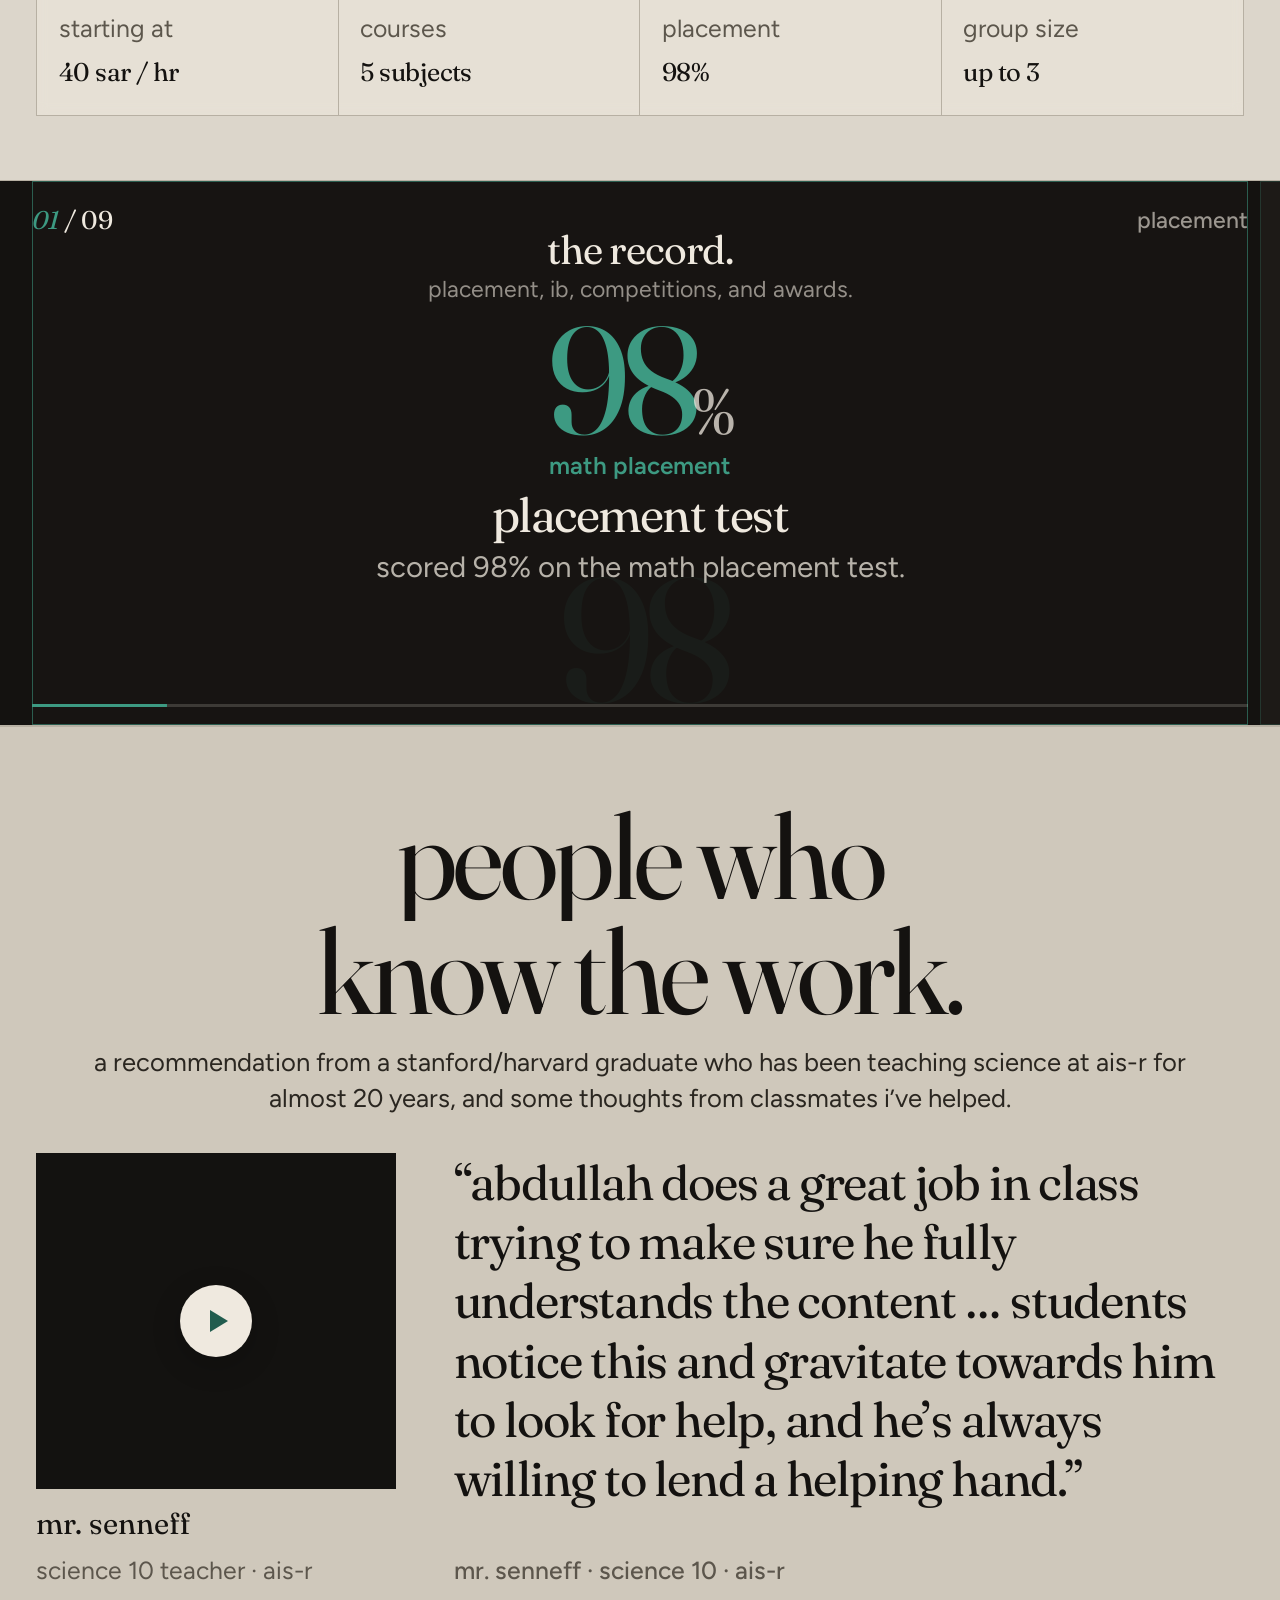
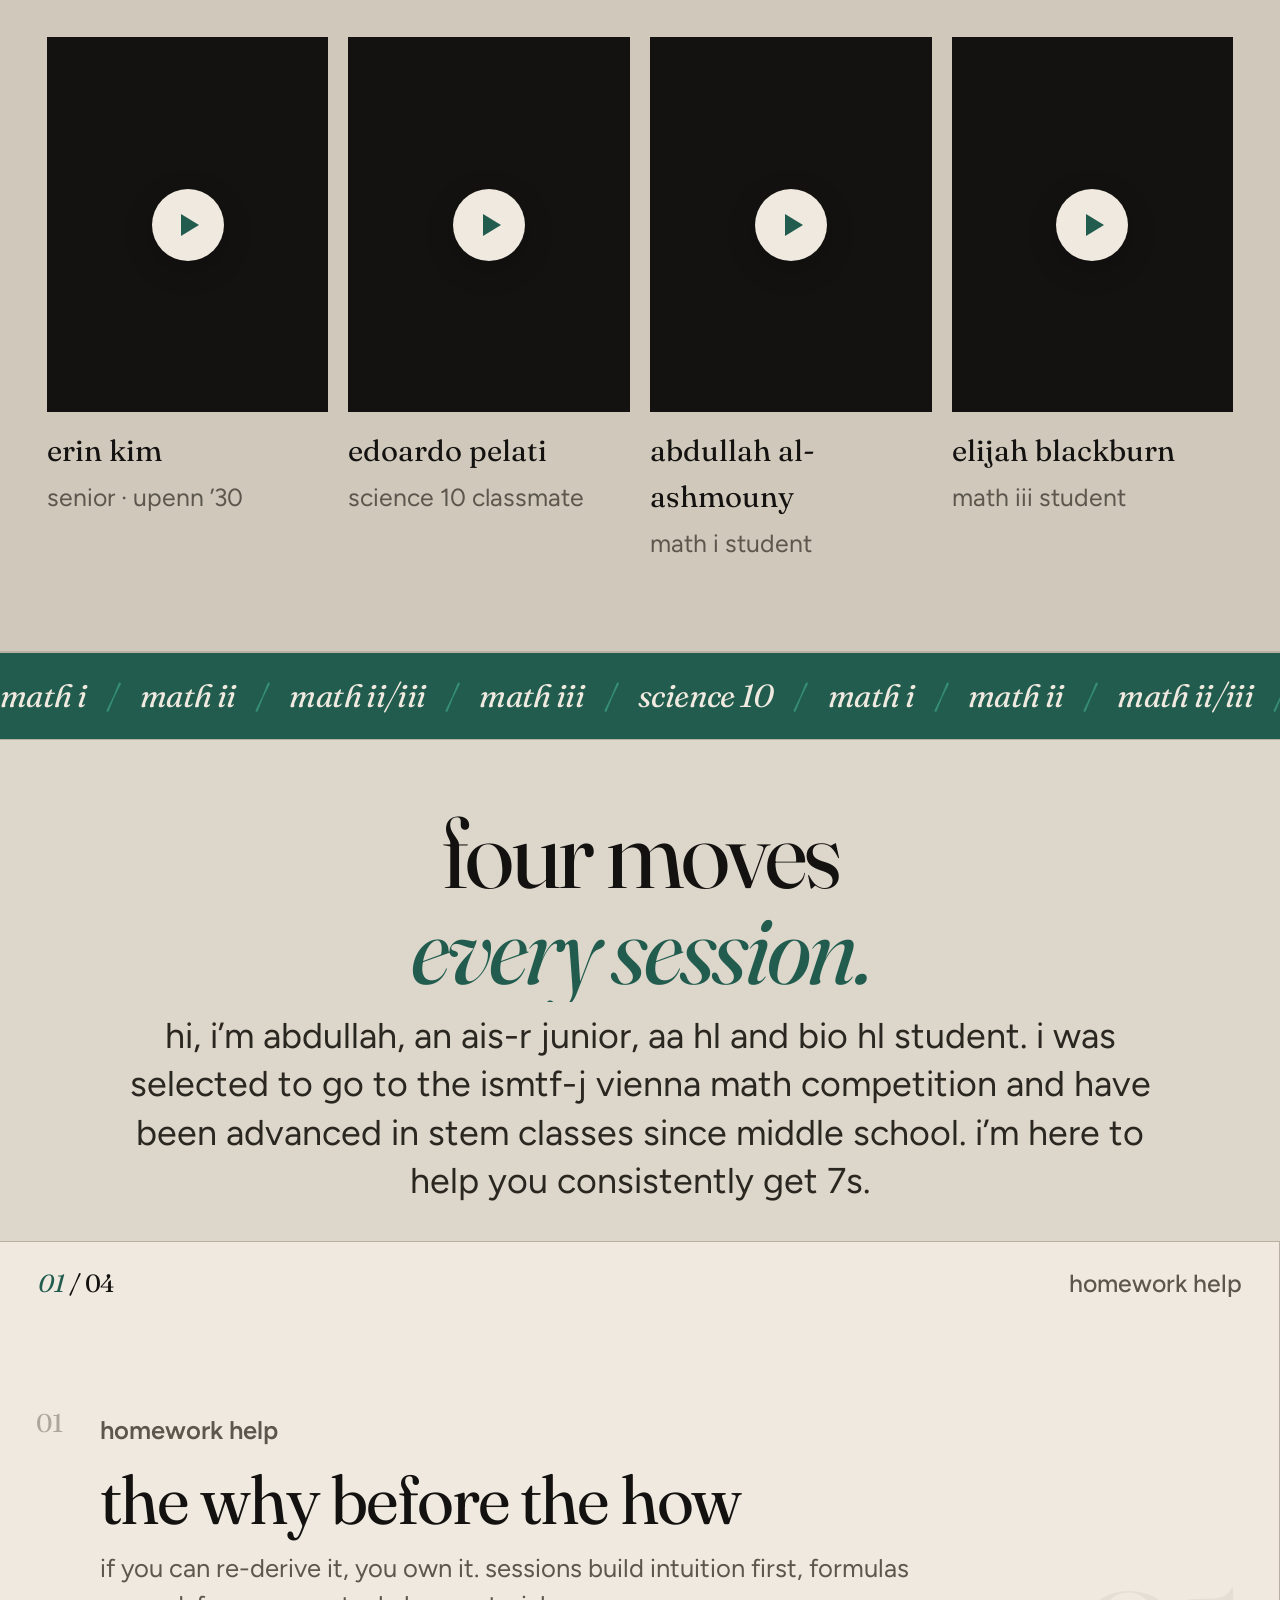
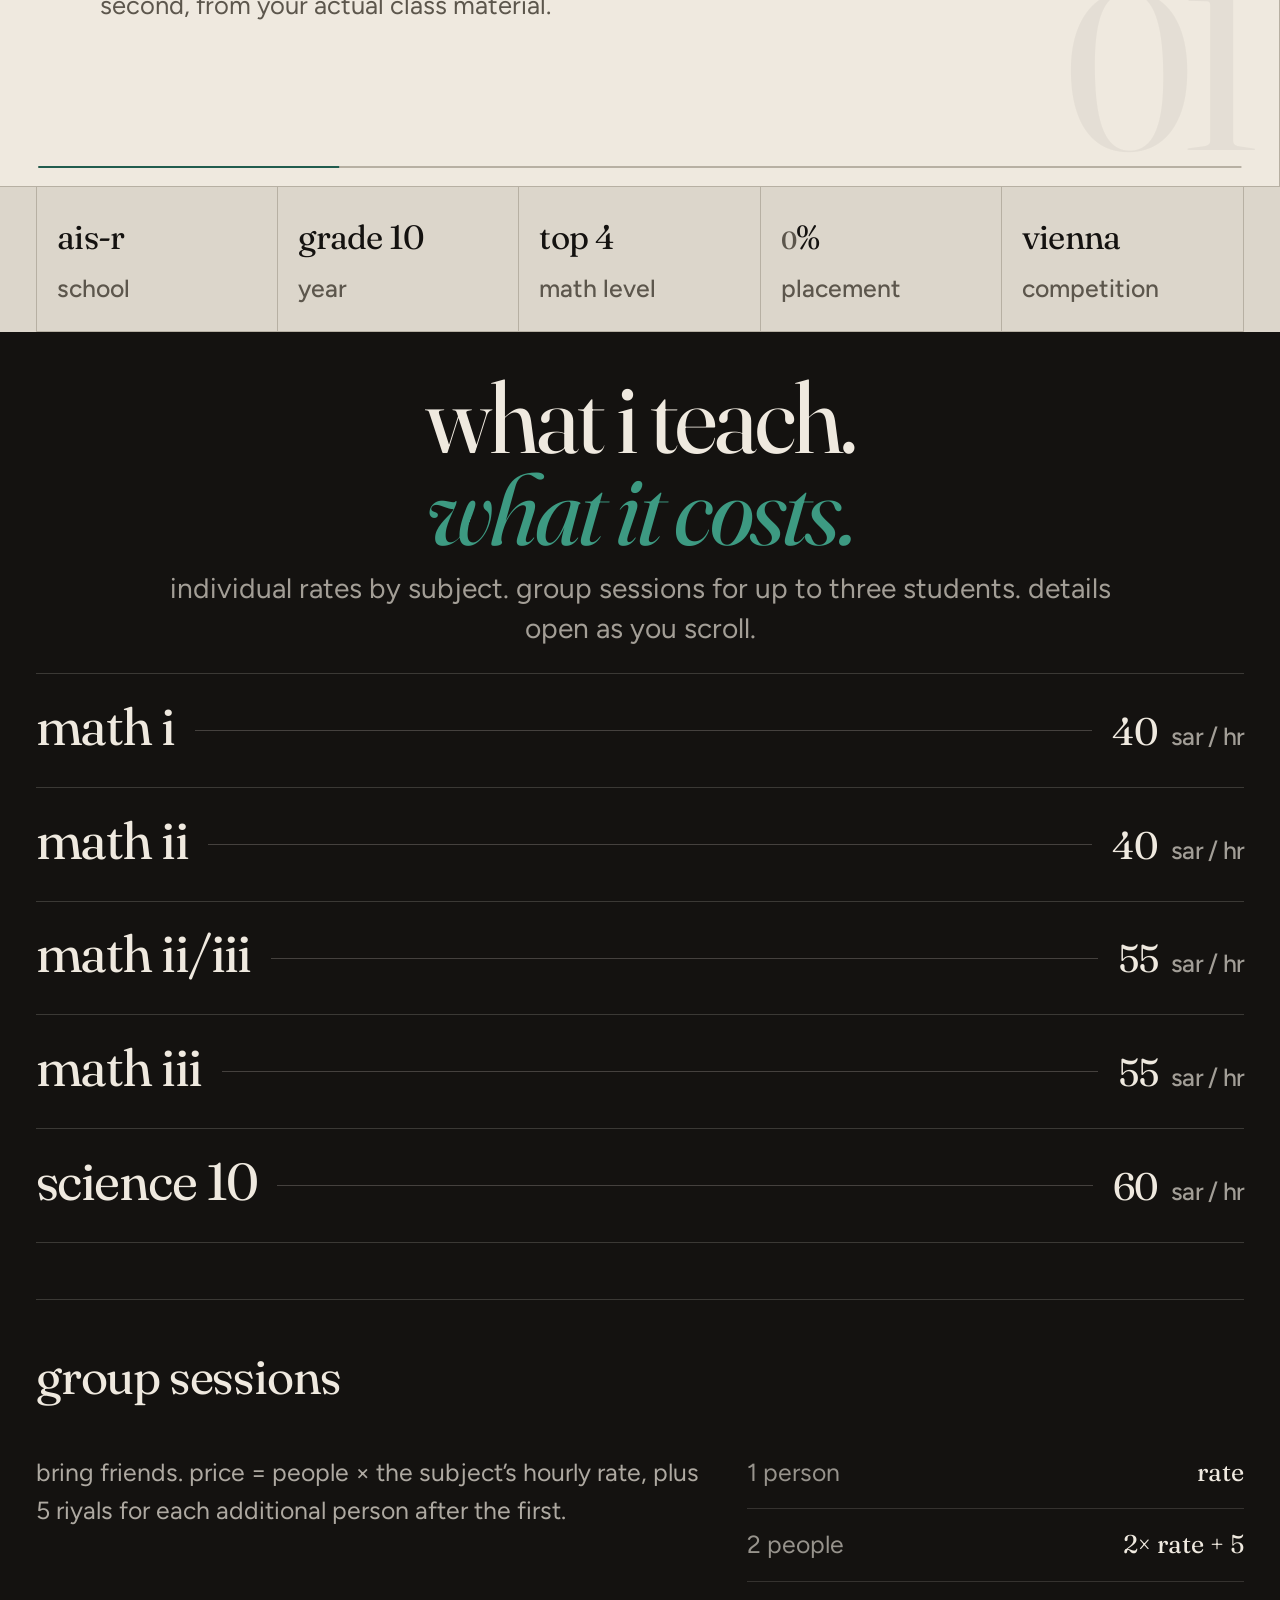
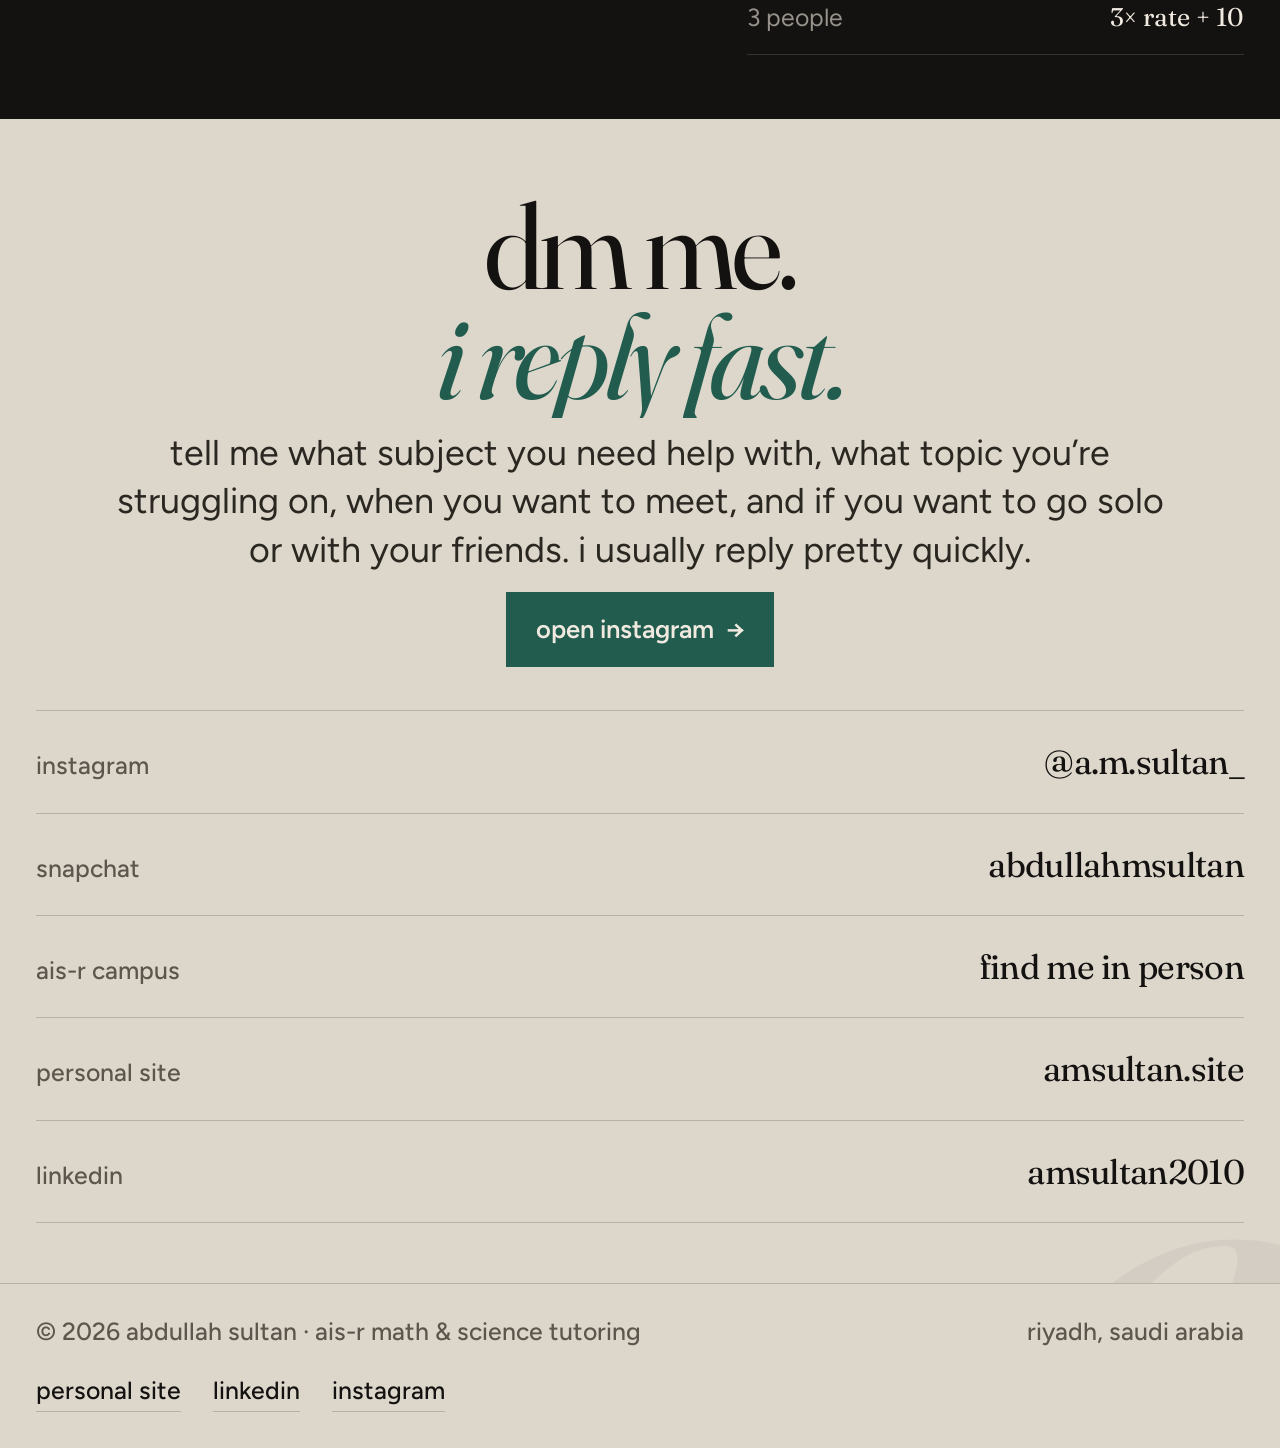
==== commit b9689a82: "klfjsg kl;asdfa" ====
--- a/index.html
+++ b/index.html
@@ -51,7 +51,7 @@
         "sameAs": [
           "https://instagram.com/a.m.sultan_",
           "https://www.linkedin.com/in/amsultan2010",
-          "https://www.abdullahmsultan.me"
+          "https://www.amsultan.site"
         ]
       },
       {
@@ -594,9 +594,9 @@
           </div>
         </li>
         <li>
-          <a href="https://www.abdullahmsultan.me" target="_blank" rel="noreferrer">
+          <a href="https://www.amsultan.site" target="_blank" rel="noreferrer">
             <span>personal site</span>
-            <strong>abdullahmsultan.me</strong>
+            <strong>amsultan.site</strong>
           </a>
         </li>
         <li>
@@ -615,7 +615,7 @@
       <p>riyadh, saudi arabia</p>
     </div>
     <div class="foot-links">
-      <a href="https://www.abdullahmsultan.me" target="_blank" rel="noreferrer">personal site</a>
+      <a href="https://www.amsultan.site" target="_blank" rel="noreferrer">personal site</a>
       <a href="https://www.linkedin.com/in/amsultan2010" target="_blank" rel="noreferrer">linkedin</a>
       <a href="https://instagram.com/a.m.sultan_" target="_blank" rel="noreferrer">instagram</a>
     </div>
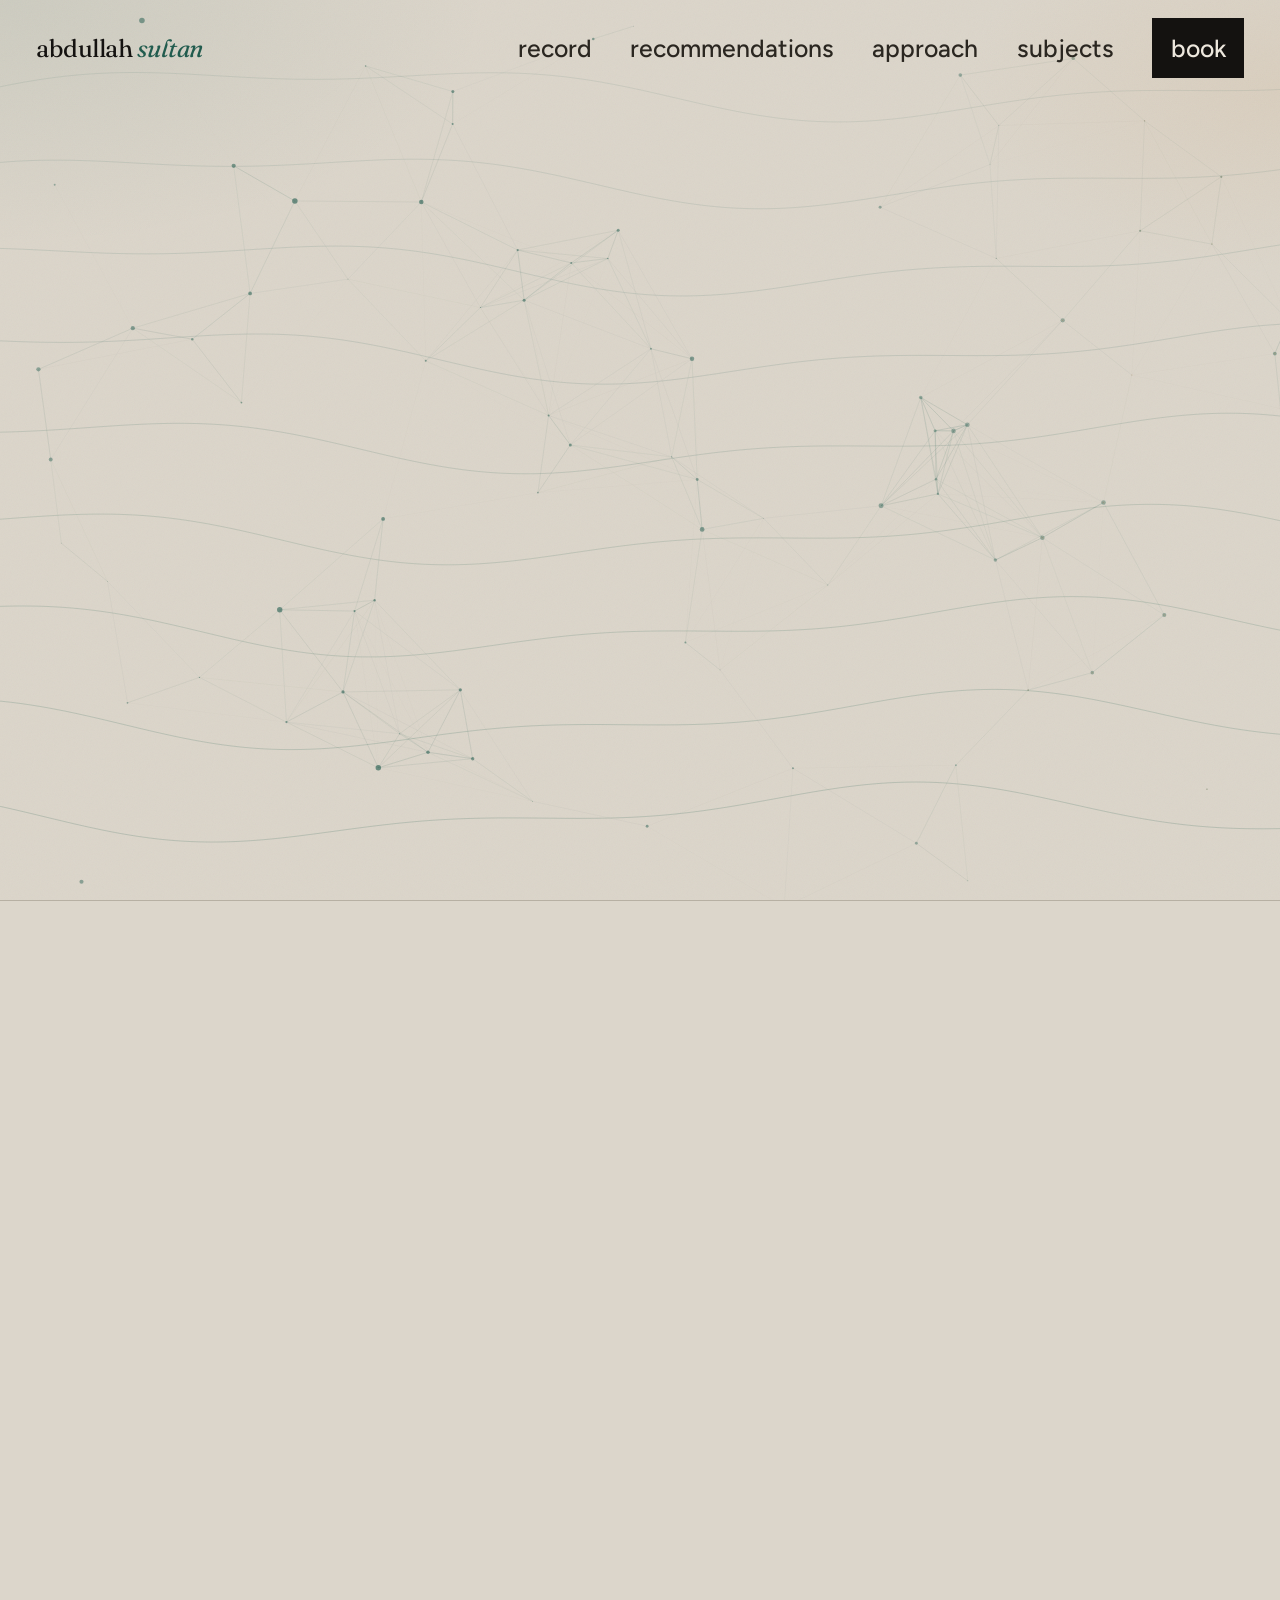
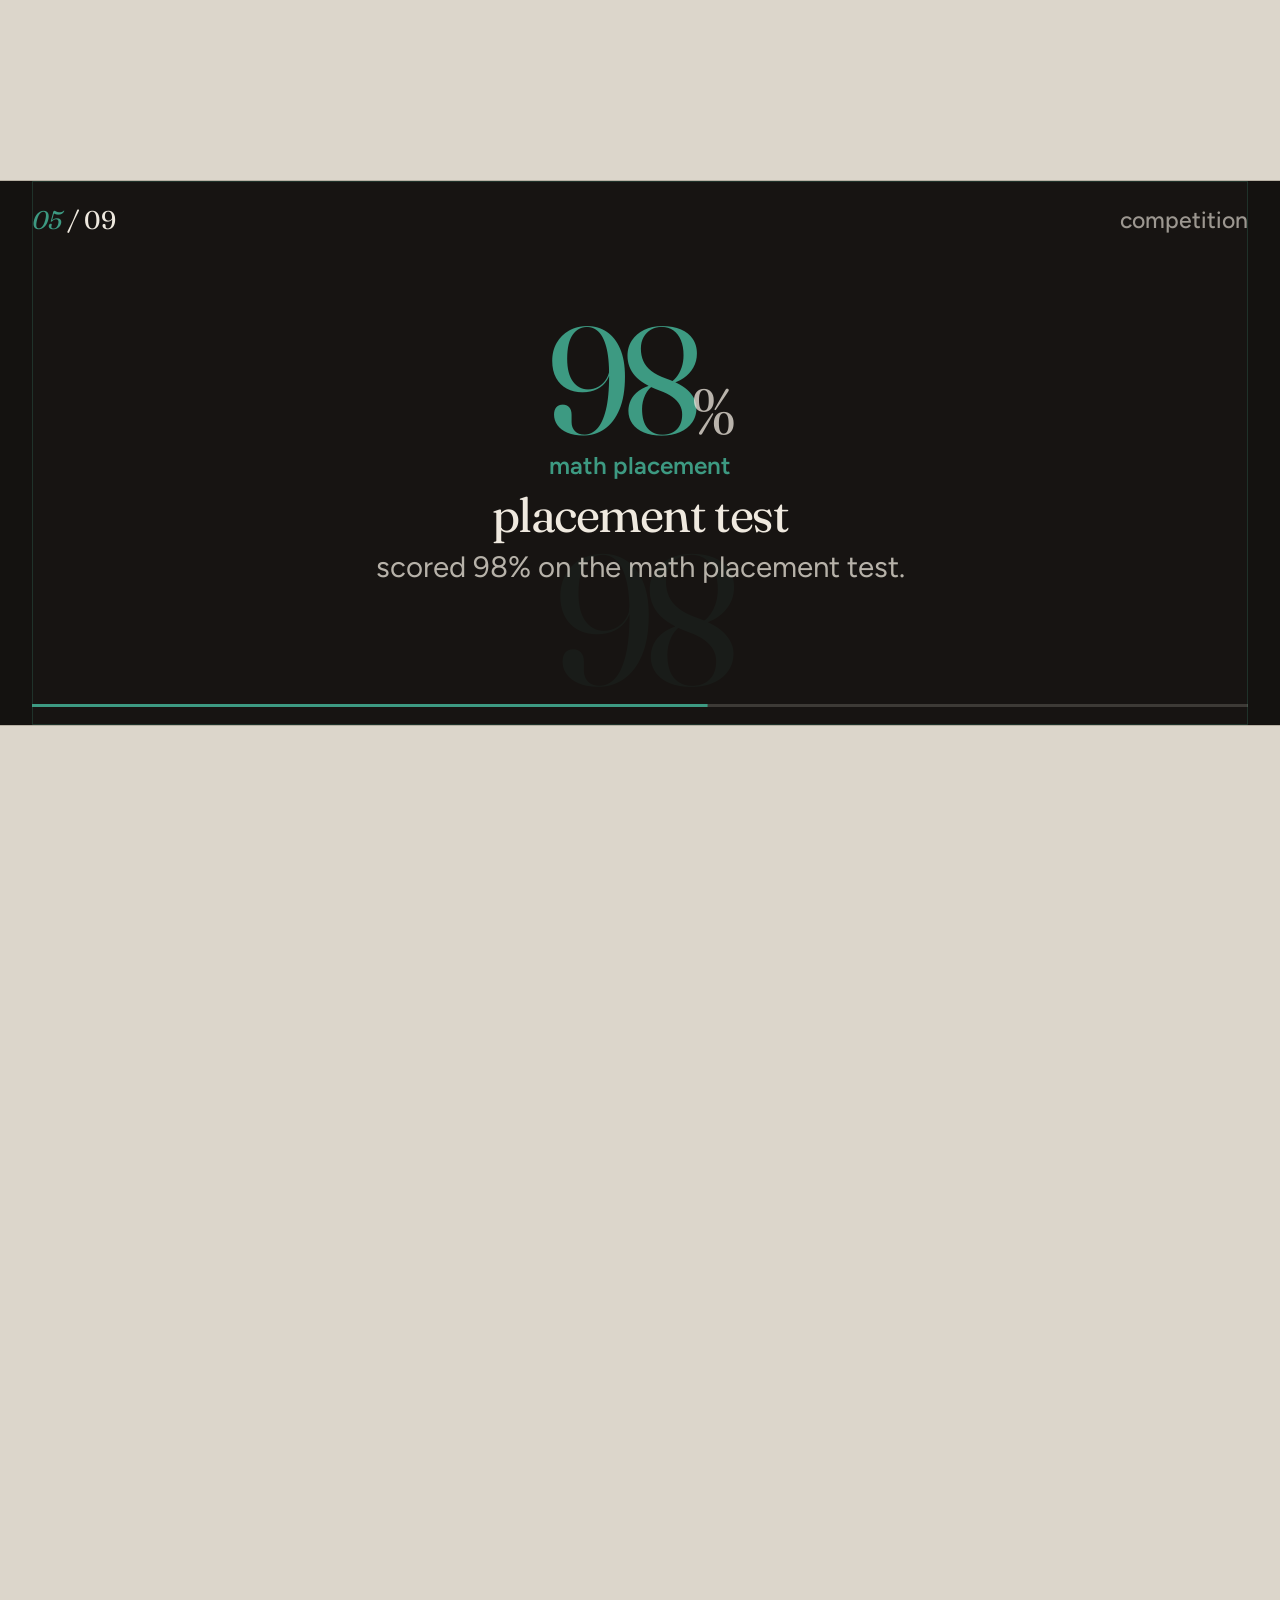
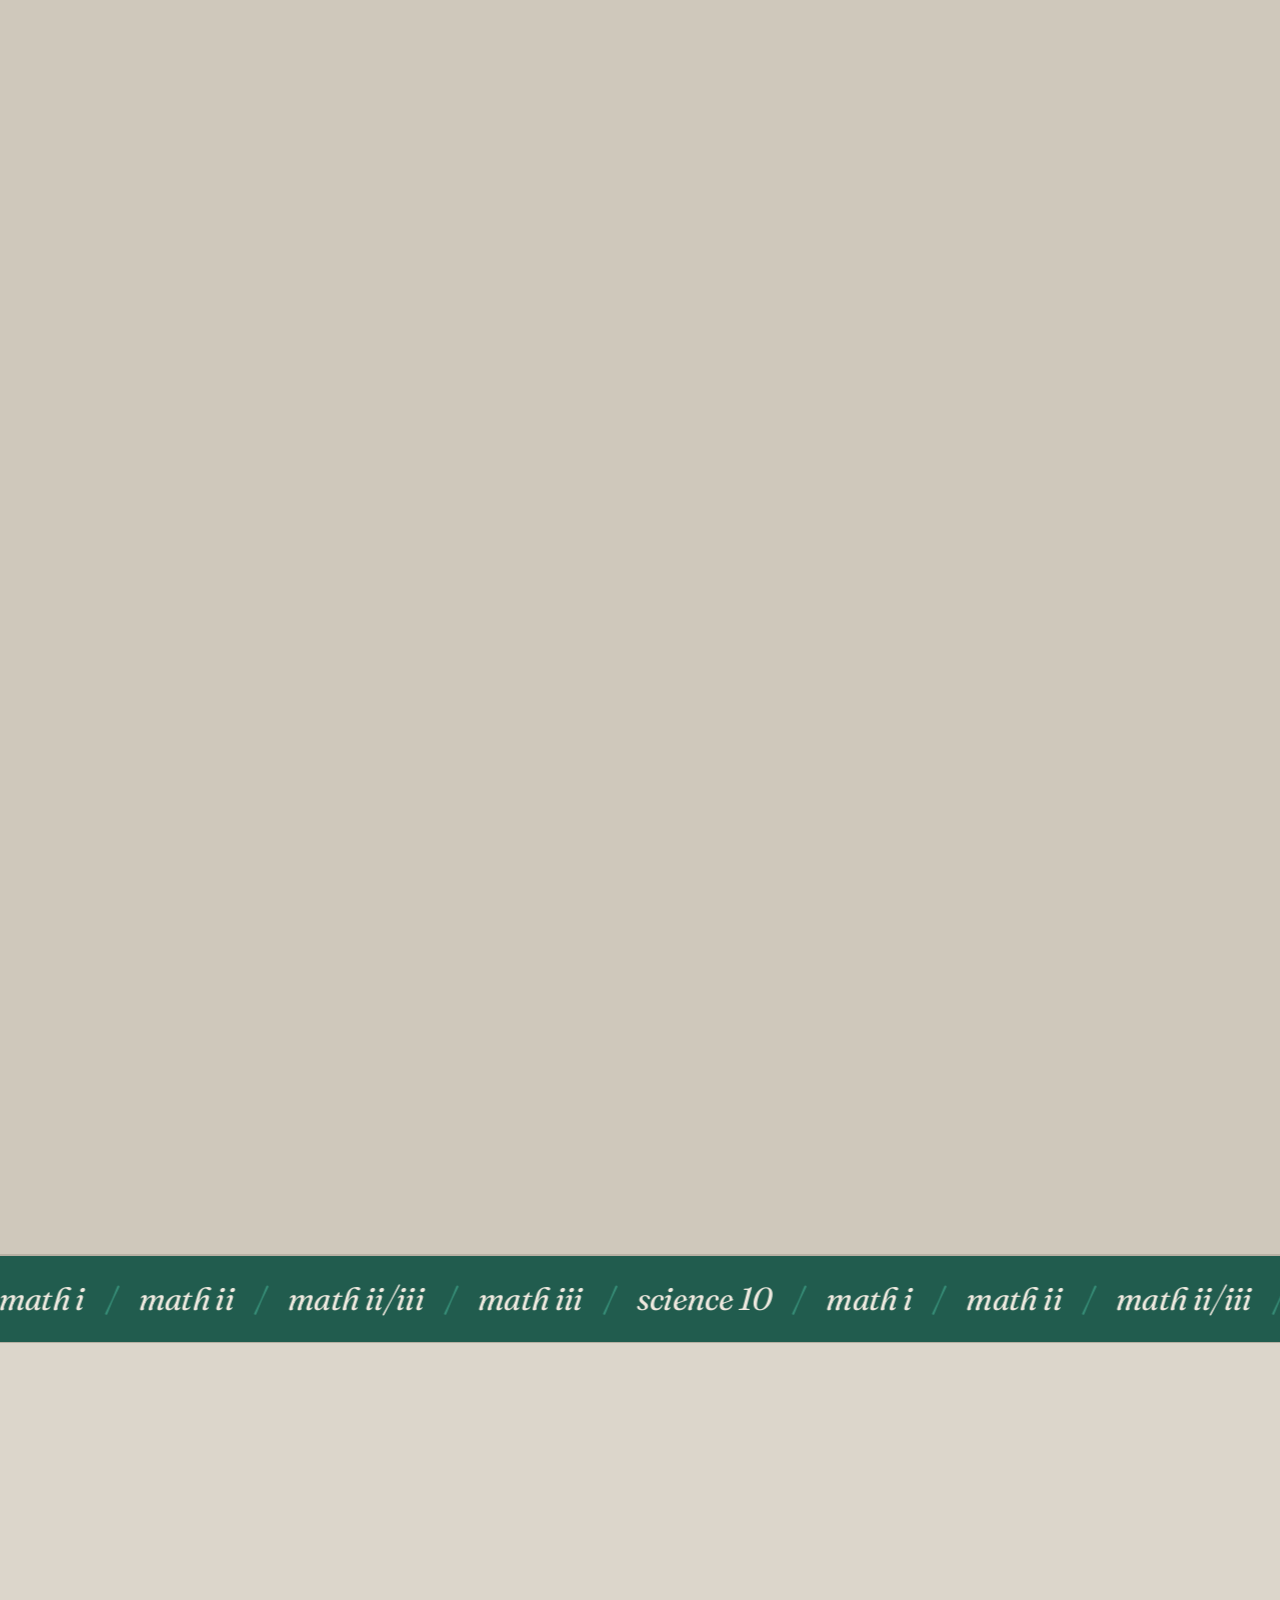
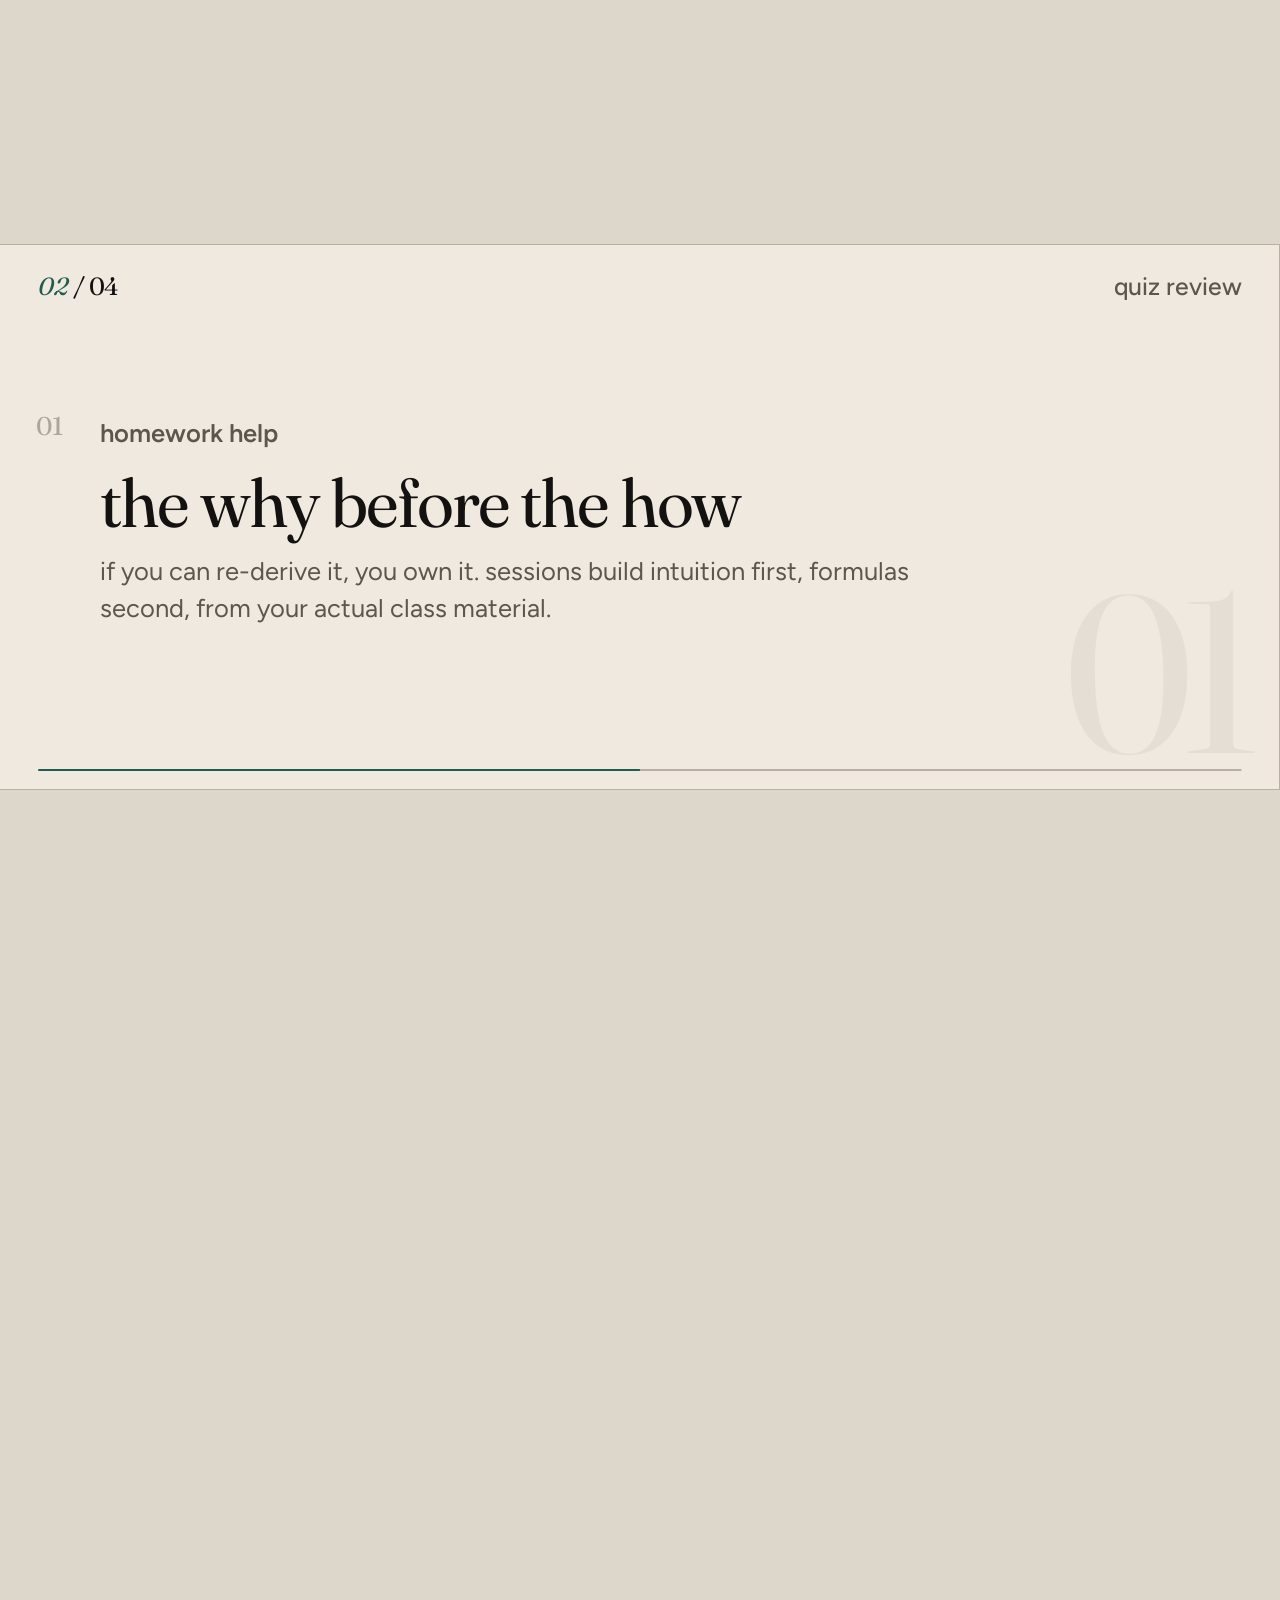
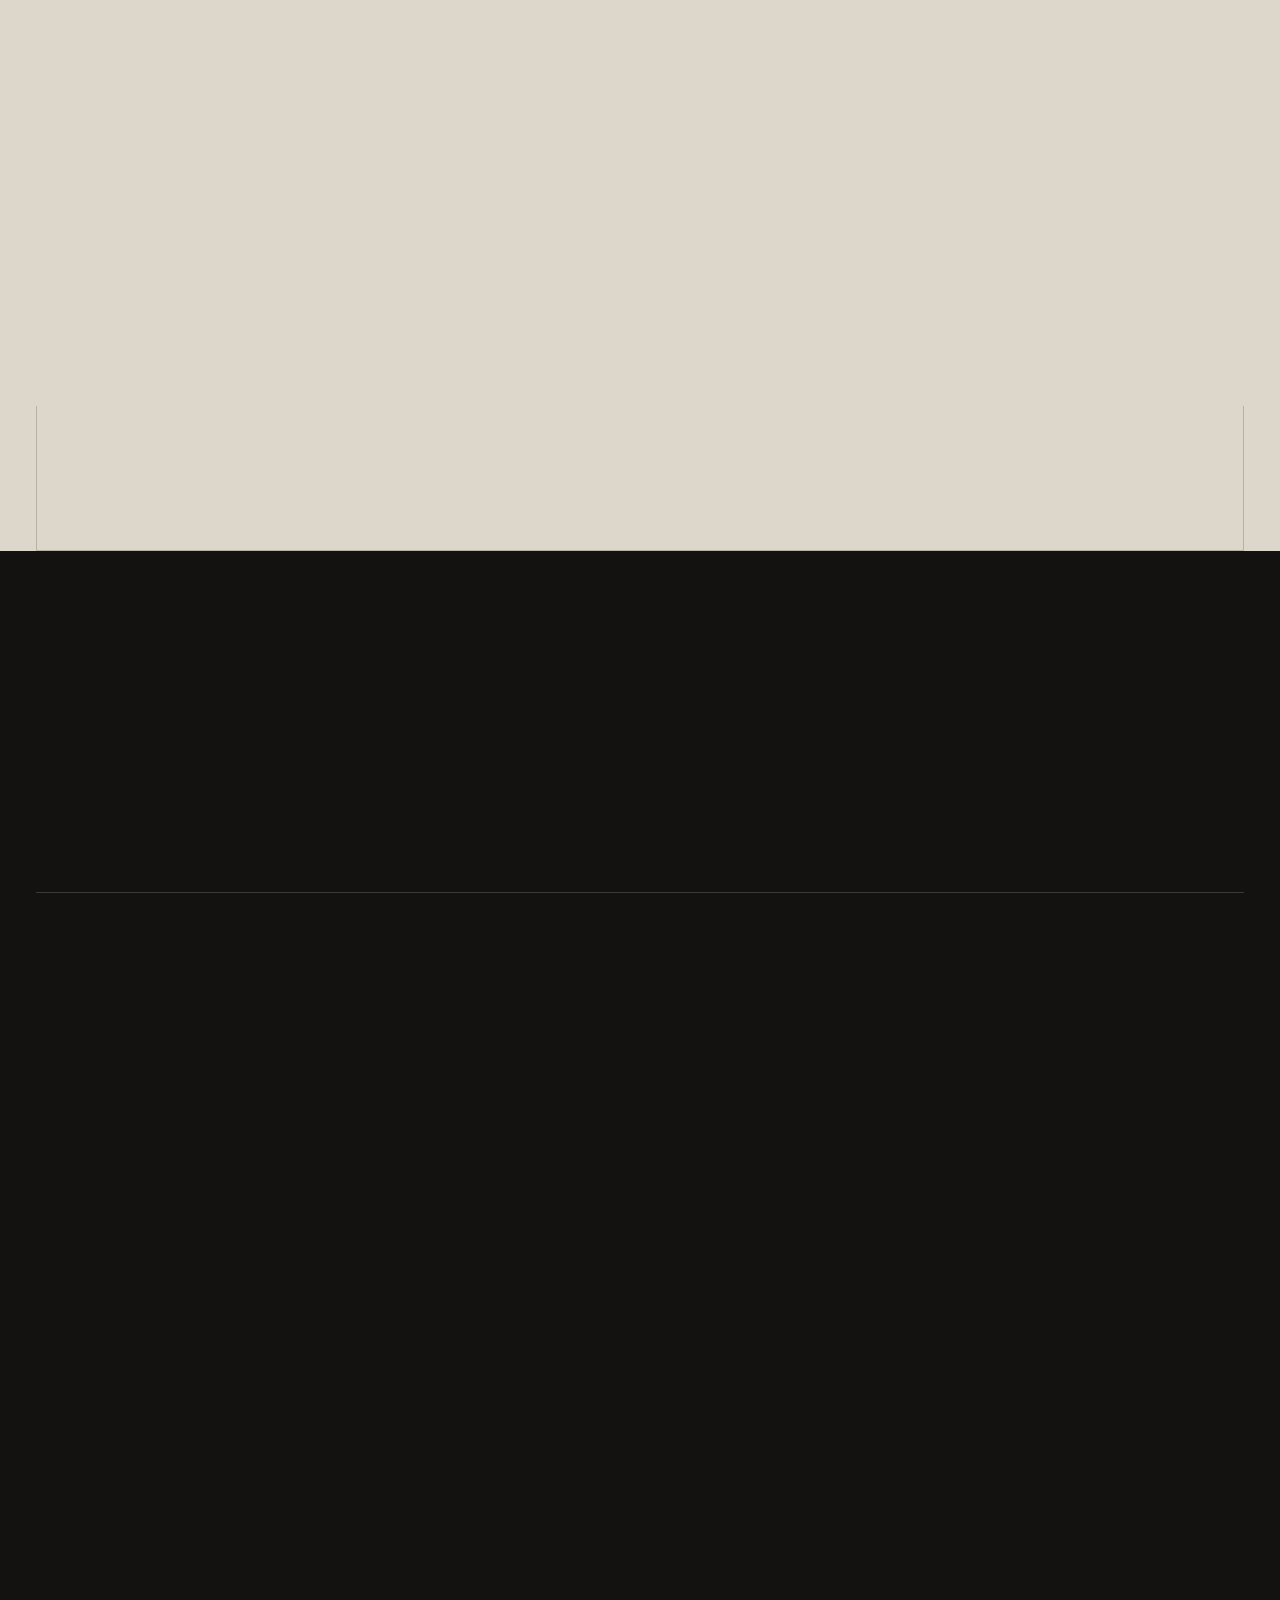
==== commit 5d810da9: "vendor gsap 3.15 and lenis instead of loading from a cdn Co-Authored-By: Claude Opus 5.5 <noreply@an" ====
--- a/index.html
+++ b/index.html
@@ -621,8 +621,8 @@
     </div>
   </footer>
 
-  <script src="https://cdn.jsdelivr.net/npm/gsap@3.13.0/dist/gsap.min.js"></script>
-  <script src="https://cdn.jsdelivr.net/npm/gsap@3.13.0/dist/ScrollTrigger.min.js"></script>
+  <script src="js/vendor/gsap.min.js"></script>
+  <script src="js/vendor/ScrollTrigger.min.js"></script>
   <script src="js/main.js"></script>
 </body>
 </html>
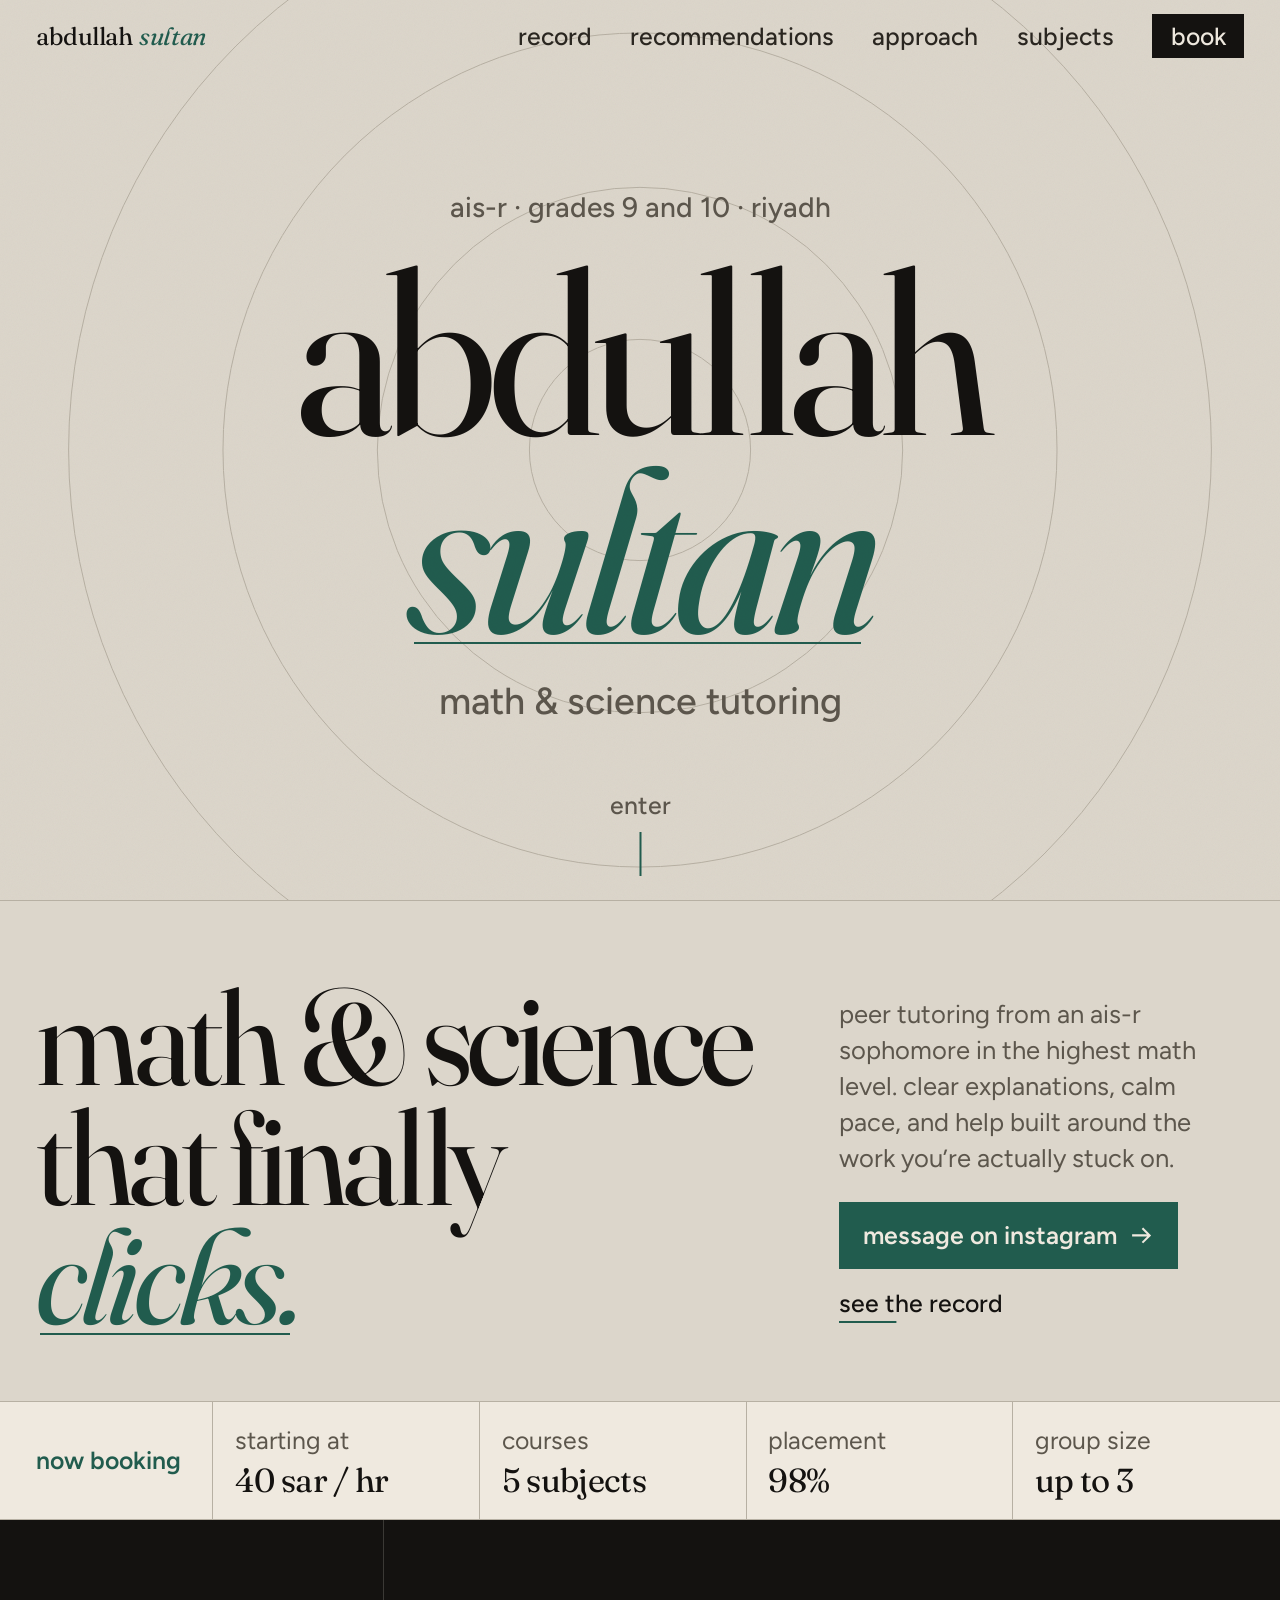
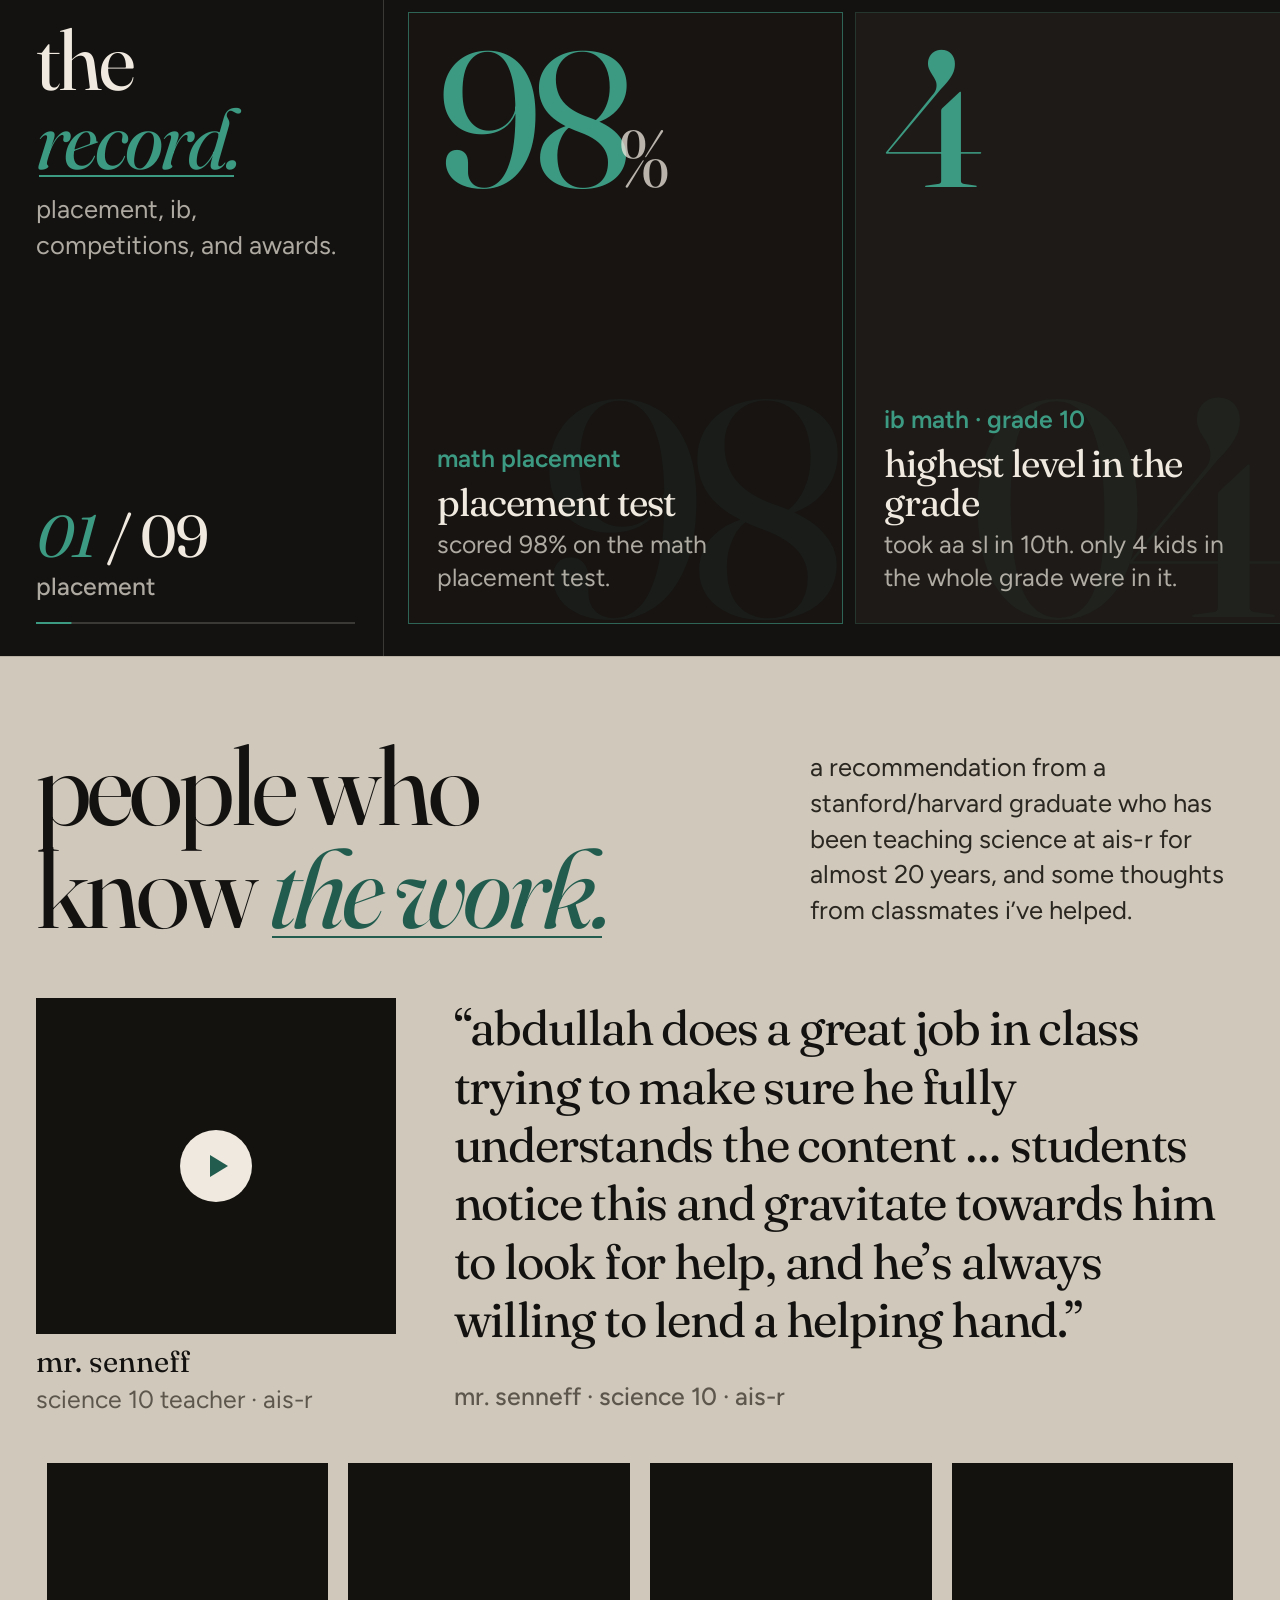
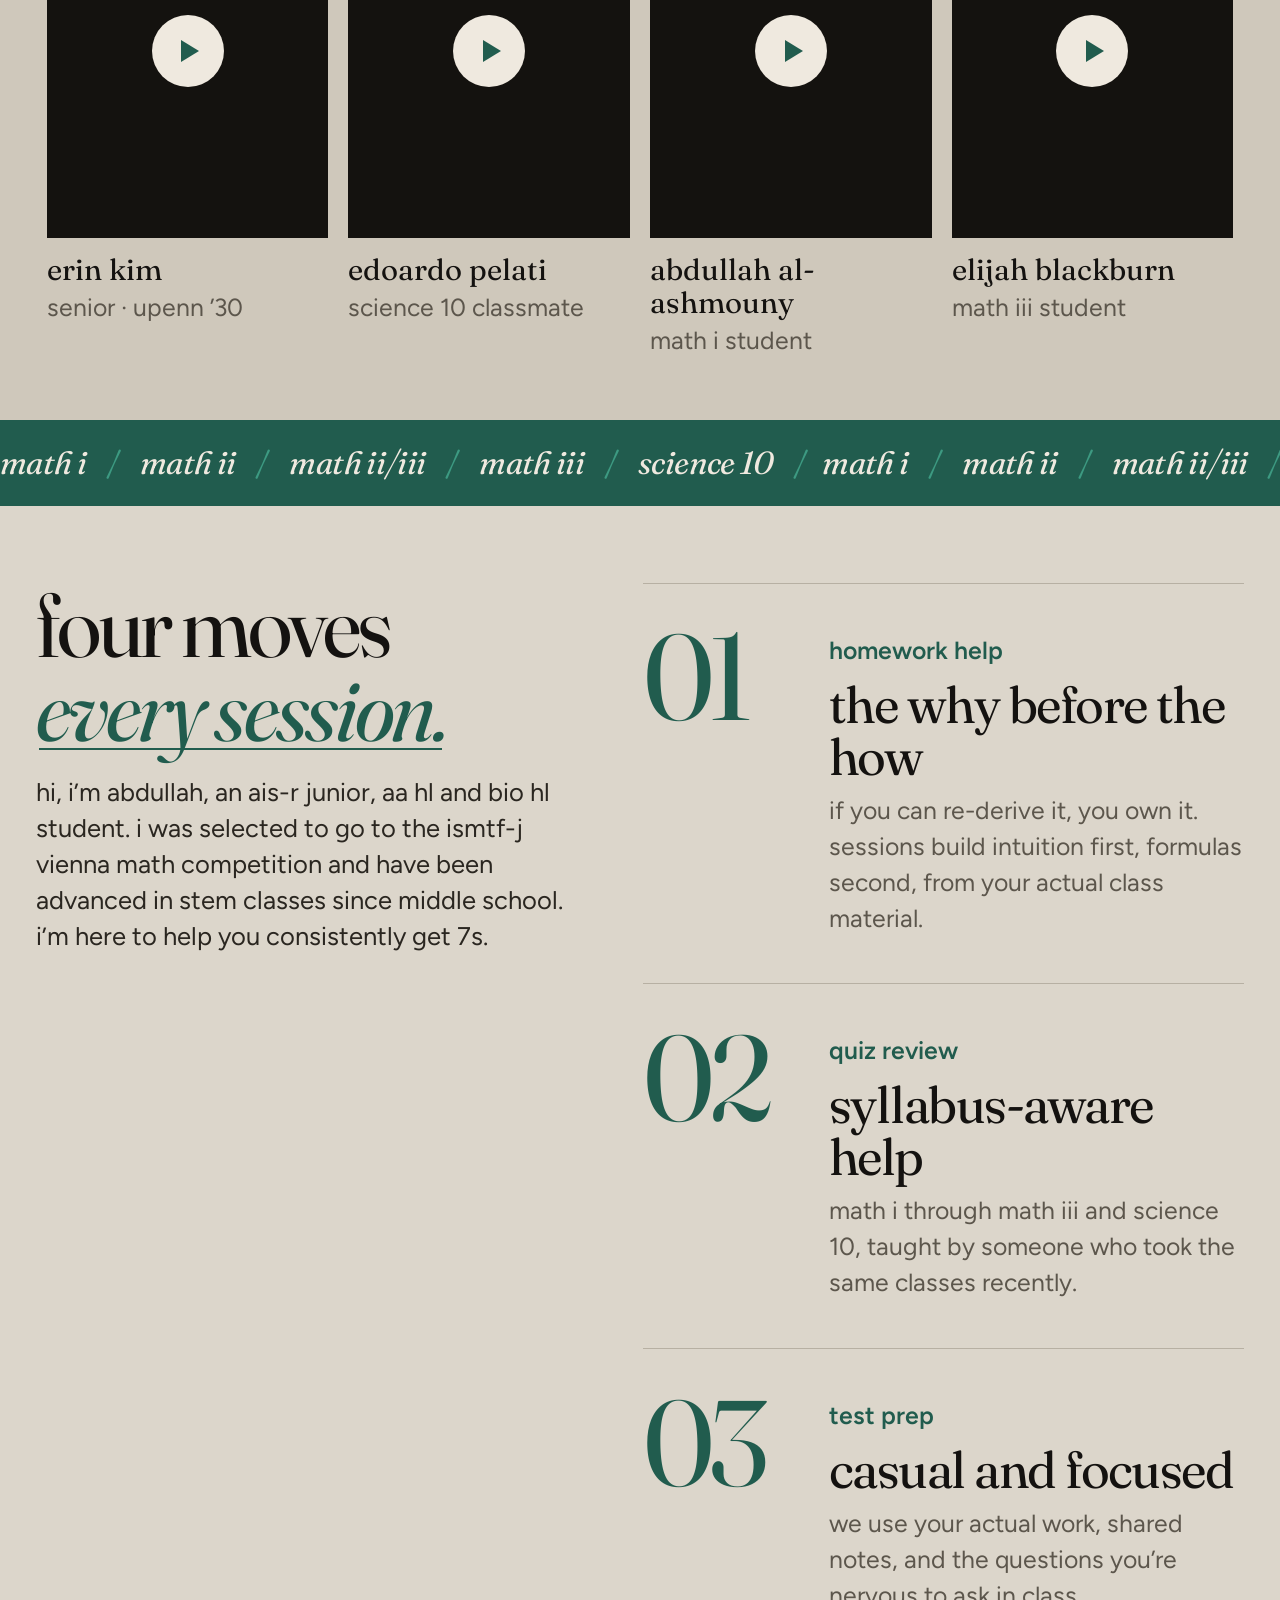
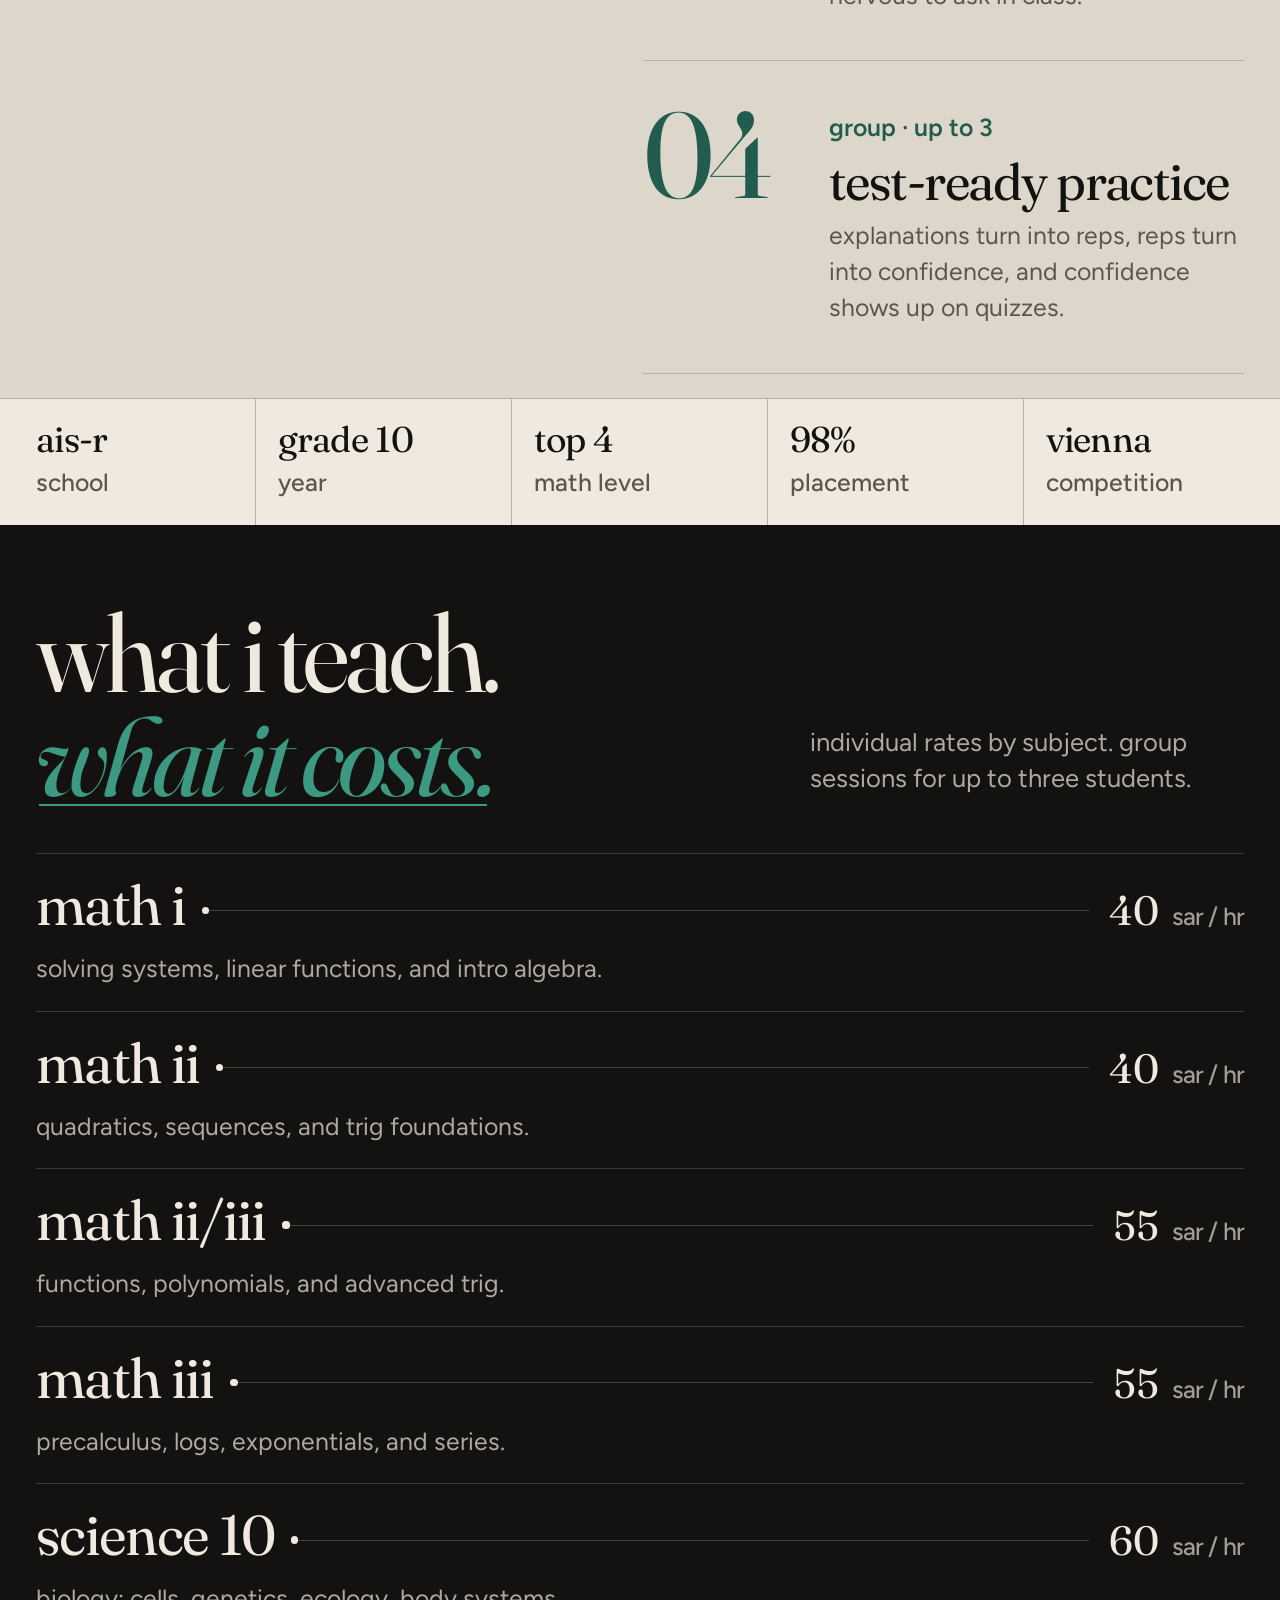
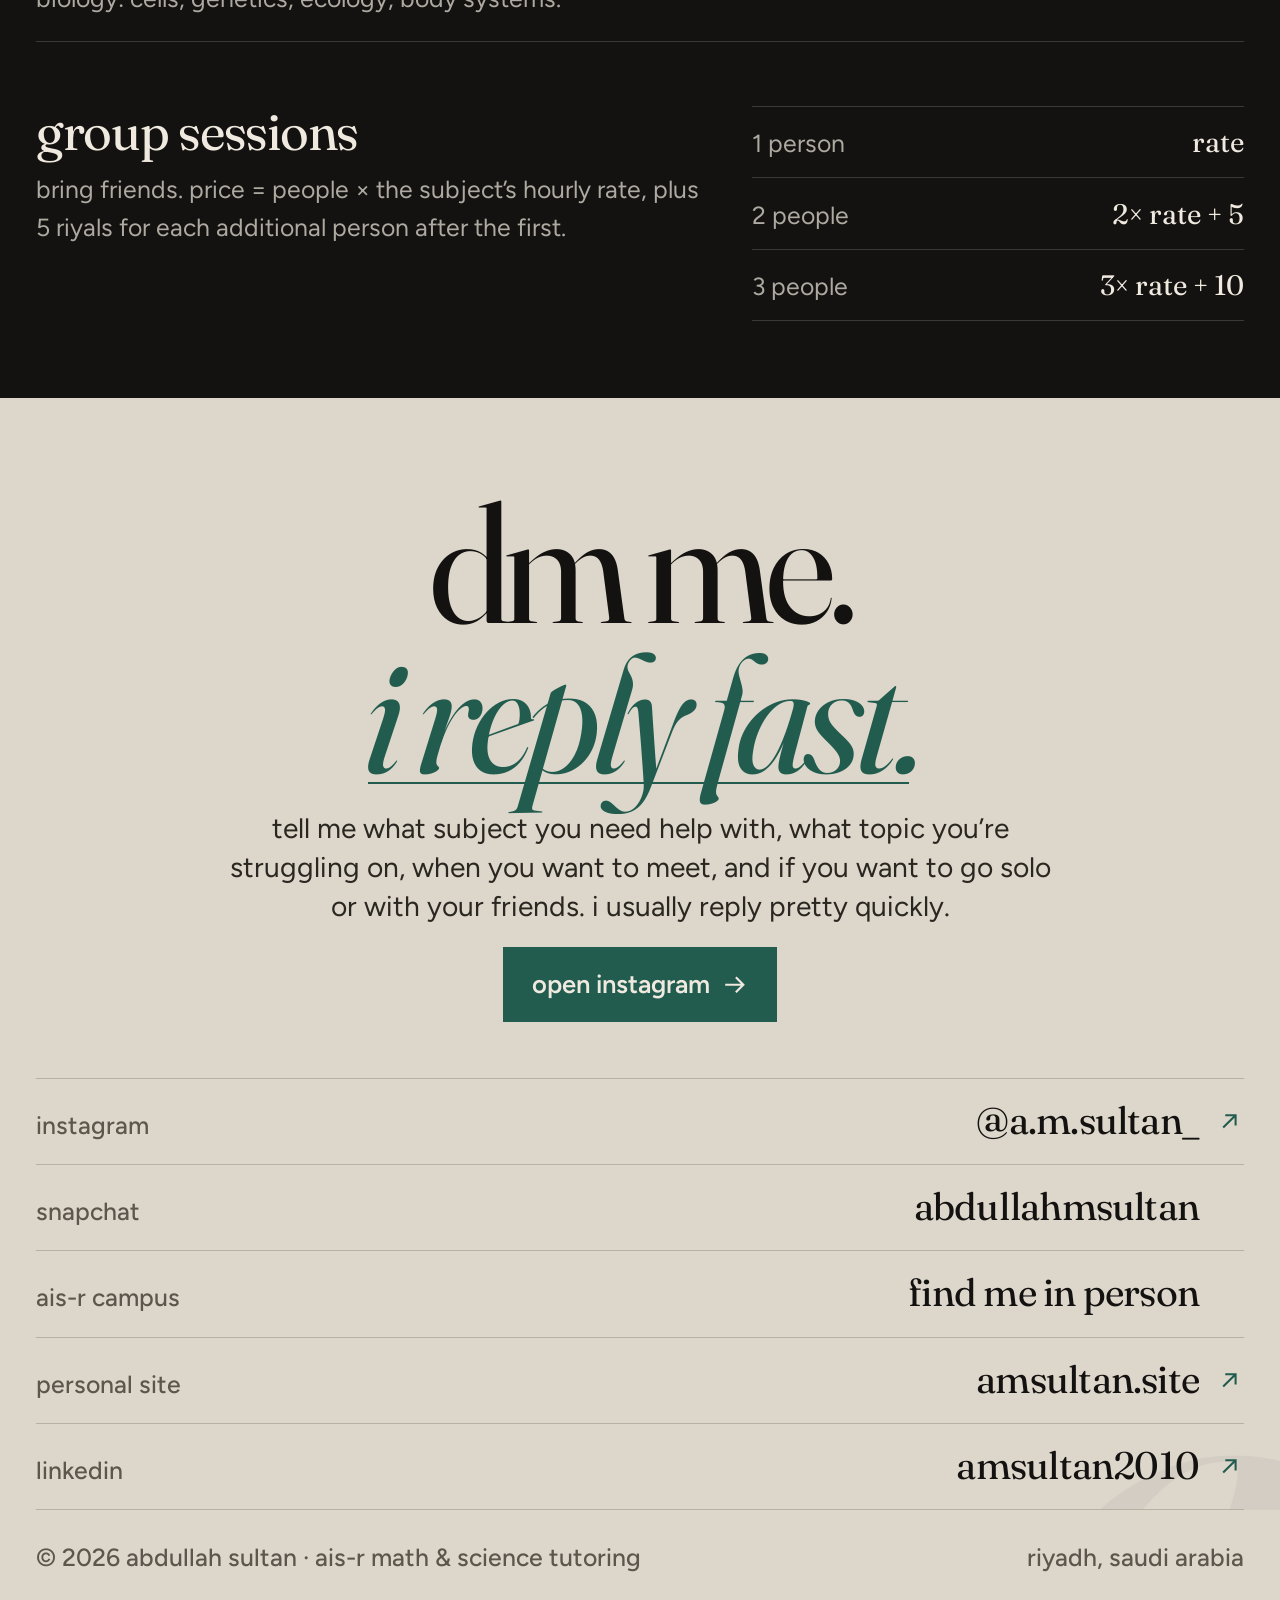
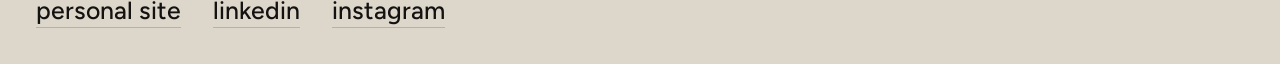
==== commit 3f855871: "recompose the page left-aligned and bring the static css to the bar drop the decorative gradients, t" ====
--- a/index.html
+++ b/index.html
@@ -2,7 +2,7 @@
 <html lang="en">
 <head>
   <meta charset="utf-8">
-  <meta name="viewport" content="width=device-width, initial-scale=1">
+  <meta name="viewport" content="width=device-width, initial-scale=1, viewport-fit=cover">
   <meta name="description" content="math and science 10 tutoring by abdullah sultan for ais-r students. clear explanations, focused study sessions, and friendly peer support.">
   <title>abdullah sultan | math &amp; science tutoring</title>
   <link rel="canonical" href="https://tutoringbyabdullah.xyz/">
@@ -26,7 +26,7 @@
   <link rel="apple-touch-icon" href="/apple-touch-icon.png">
   <link rel="preconnect" href="https://fonts.googleapis.com">
   <link rel="preconnect" href="https://fonts.gstatic.com" crossorigin>
-  <link href="https://fonts.googleapis.com/css2?family=Figtree:ital,wght@0,400;0,500;0,600;0,700;1,400&family=Fraunces:ital,opsz,wght@0,9..144,400;0,9..144,600;1,9..144,400;1,9..144,600&display=swap" rel="stylesheet">
+  <link href="https://fonts.googleapis.com/css2?family=Figtree:wght@400;500;600&family=Fraunces:ital,opsz@0,9..144;1,9..144&display=swap" rel="stylesheet">
   <link rel="stylesheet" href="css/styles.css">
   <script type="application/ld+json">
   {
@@ -135,17 +135,21 @@
   </script>
 </head>
 <body>
+  <svg class="sprite" aria-hidden="true" width="0" height="0">
+    <symbol id="i-arrow" viewBox="0 0 24 24"><path d="M3 12h17M13 5l7 7-7 7" fill="none" stroke="currentColor" stroke-width="2"/></symbol>
+    <symbol id="i-out" viewBox="0 0 24 24"><path d="M6 18 18 6M8 6h10v10" fill="none" stroke="currentColor" stroke-width="2"/></symbol>
+  </svg>
+
   <canvas class="field" id="field" aria-hidden="true"></canvas>
   <div class="grain" aria-hidden="true"></div>
-  <div class="wash" aria-hidden="true"></div>
   <div class="progress" id="progress" aria-hidden="true"></div>
 
   <header class="nav" id="nav">
-    <a class="nav-brand" href="#open">abdullah <em>sultan</em></a>
-    <button class="nav-toggle" id="navToggle" type="button" aria-label="Open menu" aria-expanded="false">
+    <a class="nav-brand" href="#open" data-cursor="top">abdullah <em>sultan</em></a>
+    <button class="nav-toggle" id="navToggle" type="button" aria-label="Open menu" aria-expanded="false" aria-controls="navLinks">
       <span></span><span></span>
     </button>
-    <nav class="nav-links" aria-label="Primary">
+    <nav class="nav-links" id="navLinks" aria-label="Primary">
       <a href="#record">record</a>
       <a href="#witness">recommendations</a>
       <a href="#method">approach</a>
@@ -155,7 +159,15 @@
   </header>
 
   <main>
-    <section class="open" id="open" data-chapter="open">
+    <section class="open" id="open">
+      <svg class="open-rings" viewBox="0 0 1000 1000" fill="none" aria-hidden="true">
+        <g>
+          <circle cx="500" cy="500" r="96" vector-effect="non-scaling-stroke"/>
+          <circle cx="500" cy="500" r="228" vector-effect="non-scaling-stroke"/>
+          <circle cx="500" cy="500" r="362" vector-effect="non-scaling-stroke"/>
+          <circle cx="500" cy="500" r="496" vector-effect="non-scaling-stroke"/>
+        </g>
+      </svg>
       <div class="open-stage">
         <p class="open-meta">ais-r · grades 9 and 10 · riyadh</p>
         <h1 class="open-name" aria-label="abdullah sultan">
@@ -170,169 +182,176 @@
       </a>
     </section>
 
-    <section class="thesis" id="thesis" data-chapter="thesis">
-      <div class="thesis-pin">
-        <div class="thesis-inner">
-          <h2 class="thesis-title" aria-label="math and science that finally clicks.">
-            <span class="t-line"><span>math &amp; science</span></span>
-            <span class="t-line"><span>that finally</span></span>
-            <span class="t-line"><span class="italic">clicks.</span></span>
-          </h2>
+    <section class="thesis" id="thesis">
+      <div class="thesis-inner">
+        <h2 class="thesis-title" aria-label="math and science that finally clicks.">
+          <span class="t-line"><span>math &amp; science</span></span>
+          <span class="t-line"><span>that finally</span></span>
+          <span class="t-line"><span class="italic">clicks.</span></span>
+        </h2>
+        <div class="thesis-side">
           <p class="thesis-lede">
             peer tutoring from an ais-r sophomore in the highest math level. clear explanations, calm pace, and help built around the work you’re actually stuck on.
           </p>
           <div class="thesis-actions">
-            <a class="btn" href="https://instagram.com/a.m.sultan_" target="_blank" rel="noreferrer" data-magnetic>
+            <a class="btn" href="https://instagram.com/a.m.sultan_" target="_blank" rel="noreferrer" data-magnetic data-cursor="dm">
               message on instagram
-              <span aria-hidden="true">→</span>
+              <svg class="icon" aria-hidden="true"><use href="#i-arrow"/></svg>
             </a>
             <a class="text-link" href="#record">see the record</a>
           </div>
-          <aside class="thesis-aside" aria-label="session snapshot">
-            <p class="aside-label">now booking</p>
-            <ul class="aside-list">
-              <li><span>starting at</span><strong>40 sar / hr</strong></li>
-              <li><span>courses</span><strong>5 subjects</strong></li>
-              <li><span>placement</span><strong>98%</strong></li>
-              <li><span>group size</span><strong>up to 3</strong></li>
-            </ul>
-          </aside>
         </div>
       </div>
+      <aside class="thesis-aside" aria-label="session snapshot">
+        <p class="aside-label">now booking</p>
+        <ul class="aside-list">
+          <li><span>starting at</span><strong><span data-count="40">40</span> sar / hr</strong></li>
+          <li><span>courses</span><strong>5 subjects</strong></li>
+          <li><span>placement</span><strong><span data-count="98">98</span>%</strong></li>
+          <li><span>group size</span><strong>up to 3</strong></li>
+        </ul>
+      </aside>
     </section>
 
-    <section class="record" id="record" data-chapter="record">
+    <section class="record" id="record">
       <div class="record-pin" id="recordPin">
-        <div class="record-head">
-          <h2 class="section-title record-title">
-            <span class="t-line"><span>the record.</span></span>
-          </h2>
-          <p class="section-lede record-lede">
-            placement, ib, competitions, and awards.
-          </p>
+        <div class="record-side">
+          <div class="record-head">
+            <h2 class="section-title record-title">
+              <span class="t-line"><span>the</span></span>
+              <span class="t-line"><span class="italic">record.</span></span>
+            </h2>
+            <p class="section-lede record-lede">
+              placement, ib, competitions, and awards.
+            </p>
+          </div>
+          <div class="record-meter">
+            <div class="record-hud">
+              <span class="record-count"><span class="roll"><em id="recordStep">01</em></span> / 09</span>
+              <span class="record-hud-tag" id="recordTag">placement</span>
+            </div>
+            <div class="record-bar" aria-hidden="true"><i id="recordBar"></i></div>
+          </div>
         </div>
-        <div class="record-hud" aria-live="polite">
-          <span class="record-count"><em id="recordStep">01</em> / 09</span>
-          <span class="record-hud-tag" id="recordTag">placement</span>
+        <div class="record-window">
+          <div class="record-track" id="recordTrack">
+            <article class="mark is-active" data-tag="placement" data-step="01">
+              <p class="mark-ghost" aria-hidden="true">98</p>
+              <div class="mark-inner">
+                <p class="mark-stat">98<span>%</span></p>
+                <div class="mark-copy">
+                  <p class="mark-tag">math placement</p>
+                  <h3>placement test</h3>
+                  <p>scored 98% on the math placement test.</p>
+                </div>
+              </div>
+            </article>
+
+            <article class="mark" data-tag="ib math · 10th" data-step="02">
+              <p class="mark-ghost" aria-hidden="true">04</p>
+              <div class="mark-inner">
+                <p class="mark-stat">4</p>
+                <div class="mark-copy">
+                  <p class="mark-tag">ib math · grade 10</p>
+                  <h3>highest level in the grade</h3>
+                  <p>took aa sl in 10th. only 4 kids in the whole grade were in it.</p>
+                </div>
+              </div>
+            </article>
+
+            <article class="mark" data-tag="ib hl · now" data-step="03">
+              <p class="mark-ghost" aria-hidden="true">hl</p>
+              <div class="mark-inner">
+                <p class="mark-stat">hl</p>
+                <div class="mark-copy">
+                  <p class="mark-tag">ib hl · now</p>
+                  <h3>aa hl + bio hl</h3>
+                  <p>currently taking analysis &amp; approaches hl and ib biology hl.</p>
+                </div>
+              </div>
+            </article>
+
+            <article class="mark" data-tag="stem track" data-step="04">
+              <p class="mark-ghost" aria-hidden="true">6</p>
+              <div class="mark-inner">
+                <p class="mark-stat">6<span>th</span></p>
+                <div class="mark-copy">
+                  <p class="mark-tag">stem track</p>
+                  <h3>advanced maths since sixth</h3>
+                  <p>stem has always been my thing. advanced maths since grade 6.</p>
+                </div>
+              </div>
+            </article>
+
+            <article class="mark" data-tag="competition" data-step="05">
+              <p class="mark-ghost" aria-hidden="true">vi</p>
+              <div class="mark-inner">
+                <p class="mark-stat mark-stat-word">vienna</p>
+                <div class="mark-copy">
+                  <p class="mark-tag">ismtf-j</p>
+                  <h3>selected for vienna</h3>
+                  <p>selected for the ismtf-j math competition at the university in vienna.</p>
+                </div>
+              </div>
+            </article>
+
+            <article class="mark" data-tag="ap exam" data-step="06">
+              <p class="mark-ghost" aria-hidden="true">5</p>
+              <div class="mark-inner">
+                <p class="mark-stat">5</p>
+                <div class="mark-copy">
+                  <p class="mark-tag">ap precalculus</p>
+                  <h3>ap score</h3>
+                  <p>got a 5 on ap precalculus.</p>
+                </div>
+              </div>
+            </article>
+
+            <article class="mark" data-tag="science 10" data-step="07">
+              <p class="mark-ghost" aria-hidden="true">7</p>
+              <div class="mark-inner">
+                <p class="mark-stat">7</p>
+                <div class="mark-copy">
+                  <p class="mark-tag">science 10</p>
+                  <h3>final grade &amp; exam</h3>
+                  <p>7 final grade and 7 on the final exam in grade 10 science.</p>
+                </div>
+              </div>
+            </article>
+
+            <article class="mark" data-tag="aa sl" data-step="08">
+              <p class="mark-ghost" aria-hidden="true">7</p>
+              <div class="mark-inner">
+                <p class="mark-stat">7</p>
+                <div class="mark-copy">
+                  <p class="mark-tag">aa sl · grade 10</p>
+                  <h3>final grade &amp; exam</h3>
+                  <p>7 final grade and 7 on the final exam in aa sl.</p>
+                </div>
+              </div>
+            </article>
+
+            <article class="mark" data-tag="award" data-step="09">
+              <p class="mark-ghost" aria-hidden="true">3</p>
+              <div class="mark-inner">
+                <p class="mark-stat">3</p>
+                <div class="mark-copy">
+                  <p class="mark-tag">grade 10 award</p>
+                  <h3>outstanding achievement</h3>
+                  <p>won the outstanding achievement award for grade 10. only three kids in the grade won it.</p>
+                </div>
+              </div>
+            </article>
+          </div>
         </div>
-        <div class="record-bar" aria-hidden="true"><i id="recordBar"></i></div>
-        <div class="record-track" id="recordTrack">
-          <article class="mark is-active" data-tag="placement" data-step="01">
-            <p class="mark-ghost" aria-hidden="true">98</p>
-            <div class="mark-inner">
-              <p class="mark-stat">98<span>%</span></p>
-              <div class="mark-copy">
-                <p class="mark-tag">math placement</p>
-                <h3>placement test</h3>
-                <p>scored 98% on the math placement test.</p>
-              </div>
-            </div>
-          </article>
-
-          <article class="mark" data-tag="ib math · 10th" data-step="02">
-            <p class="mark-ghost" aria-hidden="true">04</p>
-            <div class="mark-inner">
-              <p class="mark-stat">4</p>
-              <div class="mark-copy">
-                <p class="mark-tag">ib math · grade 10</p>
-                <h3>highest level in the grade</h3>
-                <p>took aa sl in 10th. only 4 kids in the whole grade were in it.</p>
-              </div>
-            </div>
-          </article>
-
-          <article class="mark" data-tag="ib hl · now" data-step="03">
-            <p class="mark-ghost" aria-hidden="true">hl</p>
-            <div class="mark-inner">
-              <p class="mark-stat">hl</p>
-              <div class="mark-copy">
-                <p class="mark-tag">ib hl · now</p>
-                <h3>aa hl + bio hl</h3>
-                <p>currently taking analysis &amp; approaches hl and ib biology hl.</p>
-              </div>
-            </div>
-          </article>
-
-          <article class="mark" data-tag="stem track" data-step="04">
-            <p class="mark-ghost" aria-hidden="true">6</p>
-            <div class="mark-inner">
-              <p class="mark-stat">6<span>th</span></p>
-              <div class="mark-copy">
-                <p class="mark-tag">stem track</p>
-                <h3>advanced maths since sixth</h3>
-                <p>stem has always been my thing. advanced maths since grade 6.</p>
-              </div>
-            </div>
-          </article>
-
-          <article class="mark" data-tag="competition" data-step="05">
-            <p class="mark-ghost" aria-hidden="true">vi</p>
-            <div class="mark-inner">
-              <p class="mark-stat mark-stat-word">vienna</p>
-              <div class="mark-copy">
-                <p class="mark-tag">ismtf-j</p>
-                <h3>selected for vienna</h3>
-                <p>selected for the ismtf-j math competition at the university in vienna.</p>
-              </div>
-            </div>
-          </article>
-
-          <article class="mark" data-tag="ap exam" data-step="06">
-            <p class="mark-ghost" aria-hidden="true">5</p>
-            <div class="mark-inner">
-              <p class="mark-stat">5</p>
-              <div class="mark-copy">
-                <p class="mark-tag">ap precalculus</p>
-                <h3>ap score</h3>
-                <p>got a 5 on ap precalculus.</p>
-              </div>
-            </div>
-          </article>
-
-          <article class="mark" data-tag="science 10" data-step="07">
-            <p class="mark-ghost" aria-hidden="true">7</p>
-            <div class="mark-inner">
-              <p class="mark-stat">7</p>
-              <div class="mark-copy">
-                <p class="mark-tag">science 10</p>
-                <h3>final grade &amp; exam</h3>
-                <p>7 final grade and 7 on the final exam in grade 10 science.</p>
-              </div>
-            </div>
-          </article>
-
-          <article class="mark" data-tag="aa sl" data-step="08">
-            <p class="mark-ghost" aria-hidden="true">7</p>
-            <div class="mark-inner">
-              <p class="mark-stat">7</p>
-              <div class="mark-copy">
-                <p class="mark-tag">aa sl · grade 10</p>
-                <h3>final grade &amp; exam</h3>
-                <p>7 final grade and 7 on the final exam in aa sl.</p>
-              </div>
-            </div>
-          </article>
-
-          <article class="mark" data-tag="award" data-step="09">
-            <p class="mark-ghost" aria-hidden="true">3</p>
-            <div class="mark-inner">
-              <p class="mark-stat">3</p>
-              <div class="mark-copy">
-                <p class="mark-tag">grade 10 award</p>
-                <h3>outstanding achievement</h3>
-                <p>won the outstanding achievement award for grade 10. only three kids in the grade won it.</p>
-              </div>
-            </div>
-          </article>
-        </div>
       </div>
     </section>
 
-    <section class="witness" id="witness" data-chapter="witness">
-      <div class="witness-intro">
+    <section class="witness" id="witness">
+      <div class="head witness-intro">
         <h2 class="section-title">
           <span class="t-line"><span>people who</span></span>
-          <span class="t-line"><span>know the work.</span></span>
+          <span class="t-line"><span>know <span class="italic">the work.</span></span></span>
         </h2>
         <p class="section-lede">
           a recommendation from a stanford/harvard graduate who has been teaching science at ais-r for almost 20 years, and some thoughts from classmates i’ve helped.
@@ -341,9 +360,9 @@
 
       <article class="cinema">
         <div class="cinema-media">
-          <button class="player" type="button" data-yt="8cN78bOqM8E" data-title="mr. senneff recommendation" aria-label="Play mr. senneff recommendation">
+          <button class="player" type="button" data-yt="8cN78bOqM8E" data-title="mr. senneff recommendation" data-cursor="play" aria-label="Play mr. senneff recommendation">
             <img src="https://i.ytimg.com/vi/8cN78bOqM8E/maxresdefault.jpg" alt="" width="1280" height="720" loading="lazy">
-            <span class="player-play" aria-hidden="true"><i></i></span>
+            <span class="player-play" aria-hidden="true"><b></b><i></i></span>
           </button>
           <div class="cinema-meta">
             <strong>mr. senneff</strong>
@@ -362,9 +381,9 @@
 
       <div class="reel" id="reel">
         <article class="reel-item">
-          <button class="player" type="button" data-yt="ypFCKkdCxBc" data-title="erin kim recommendation" aria-label="Play erin kim recommendation">
-            <img src="https://i.ytimg.com/vi/ypFCKkdCxBc/maxresdefault.jpg" alt="" width="480" height="360" loading="lazy">
-            <span class="player-play" aria-hidden="true"><i></i></span>
+          <button class="player" type="button" data-yt="ypFCKkdCxBc" data-title="erin kim recommendation" data-cursor="play" aria-label="Play erin kim recommendation">
+            <img src="https://i.ytimg.com/vi/ypFCKkdCxBc/maxresdefault.jpg" alt="" width="1280" height="720" loading="lazy">
+            <span class="player-play" aria-hidden="true"><b></b><i></i></span>
           </button>
           <div class="cinema-meta">
             <strong>erin kim</strong>
@@ -372,9 +391,9 @@
           </div>
         </article>
         <article class="reel-item">
-          <button class="player" type="button" data-yt="RDLiD8m-XHA" data-title="edoardo pelati recommendation" aria-label="Play edoardo pelati recommendation">
-            <img src="https://i.ytimg.com/vi/RDLiD8m-XHA/maxresdefault.jpg" alt="" width="480" height="360" loading="lazy">
-            <span class="player-play" aria-hidden="true"><i></i></span>
+          <button class="player" type="button" data-yt="RDLiD8m-XHA" data-title="edoardo pelati recommendation" data-cursor="play" aria-label="Play edoardo pelati recommendation">
+            <img src="https://i.ytimg.com/vi/RDLiD8m-XHA/maxresdefault.jpg" alt="" width="1280" height="720" loading="lazy">
+            <span class="player-play" aria-hidden="true"><b></b><i></i></span>
           </button>
           <div class="cinema-meta">
             <strong>edoardo pelati</strong>
@@ -382,9 +401,9 @@
           </div>
         </article>
         <article class="reel-item">
-          <button class="player" type="button" data-yt="fWpOw5f2-wo" data-title="abdullah al-ashmouny recommendation" aria-label="Play abdullah al-ashmouny recommendation">
-            <img src="https://i.ytimg.com/vi/fWpOw5f2-wo/maxresdefault.jpg" alt="" width="480" height="360" loading="lazy">
-            <span class="player-play" aria-hidden="true"><i></i></span>
+          <button class="player" type="button" data-yt="fWpOw5f2-wo" data-title="abdullah al-ashmouny recommendation" data-cursor="play" aria-label="Play abdullah al-ashmouny recommendation">
+            <img src="https://i.ytimg.com/vi/fWpOw5f2-wo/maxresdefault.jpg" alt="" width="1280" height="720" loading="lazy">
+            <span class="player-play" aria-hidden="true"><b></b><i></i></span>
           </button>
           <div class="cinema-meta">
             <strong>abdullah al-ashmouny</strong>
@@ -392,9 +411,9 @@
           </div>
         </article>
         <article class="reel-item">
-          <button class="player" type="button" data-yt="UE-fREI-XT8" data-title="elijah blackburn recommendation" aria-label="Play elijah blackburn recommendation">
-            <img src="https://i.ytimg.com/vi/UE-fREI-XT8/maxresdefault.jpg" alt="" width="480" height="360" loading="lazy">
-            <span class="player-play" aria-hidden="true"><i></i></span>
+          <button class="player" type="button" data-yt="UE-fREI-XT8" data-title="elijah blackburn recommendation" data-cursor="play" aria-label="Play elijah blackburn recommendation">
+            <img src="https://i.ytimg.com/vi/UE-fREI-XT8/maxresdefault.jpg" alt="" width="1280" height="720" loading="lazy">
+            <span class="player-play" aria-hidden="true"><b></b><i></i></span>
           </button>
           <div class="cinema-meta">
             <strong>elijah blackburn</strong>
@@ -409,157 +428,133 @@
         <span>math i <i>/</i> math ii <i>/</i> math ii/iii <i>/</i> math iii <i>/</i> science 10 <i>/</i></span>
         <span>math i <i>/</i> math ii <i>/</i> math ii/iii <i>/</i> math iii <i>/</i> science 10 <i>/</i></span>
         <span>math i <i>/</i> math ii <i>/</i> math ii/iii <i>/</i> math iii <i>/</i> science 10 <i>/</i></span>
+        <span>math i <i>/</i> math ii <i>/</i> math ii/iii <i>/</i> math iii <i>/</i> science 10 <i>/</i></span>
       </div>
     </div>
 
-    <section class="method" id="method" data-chapter="method">
-      <div class="method-head">
-        <h2 class="section-title">
-          <span class="t-line"><span>four moves</span></span>
-          <span class="t-line"><span class="italic">every session.</span></span>
-        </h2>
-        <p class="section-lede">
-          hi, i’m abdullah, an ais-r junior, aa hl and bio hl student. i was selected to go to the ismtf-j vienna math competition and have been advanced in stem classes since middle school. i’m here to help you consistently get 7s.
-        </p>
-      </div>
-
-      <div class="method-pin" id="methodPin">
-        <div class="method-hud" aria-live="polite">
-          <span class="method-count"><em id="methodStep">01</em> / 04</span>
-          <span class="method-hud-tag" id="methodTag">homework help</span>
+    <section class="method" id="method">
+      <div class="method-inner">
+        <div class="method-head">
+          <h2 class="section-title">
+            <span class="t-line"><span>four moves</span></span>
+            <span class="t-line"><span class="italic">every session.</span></span>
+          </h2>
+          <p class="section-lede">
+            hi, i’m abdullah, an ais-r junior, aa hl and bio hl student. i was selected to go to the ismtf-j vienna math competition and have been advanced in stem classes since middle school. i’m here to help you consistently get 7s.
+          </p>
         </div>
-        <div class="method-bar" aria-hidden="true"><i id="methodBar"></i></div>
-        <div class="method-track" id="methodTrack">
-          <article class="move is-active" data-tag="homework help" data-step="01">
-            <span class="move-ghost" aria-hidden="true">01</span>
-            <div class="move-inner">
-              <p class="move-index">01</p>
-              <div class="move-copy">
-                <p class="move-tag">homework help</p>
-                <h3>the why before the how</h3>
-                <p>if you can re-derive it, you own it. sessions build intuition first, formulas second, from your actual class material.</p>
-              </div>
+
+        <ol class="moves">
+          <li class="move rule-b">
+            <p class="move-index" aria-hidden="true"><span>01</span></p>
+            <div class="move-copy">
+              <p class="move-tag">homework help</p>
+              <h3>the why before the how</h3>
+              <p>if you can re-derive it, you own it. sessions build intuition first, formulas second, from your actual class material.</p>
             </div>
-          </article>
-          <article class="move" data-tag="quiz review" data-step="02">
-            <span class="move-ghost" aria-hidden="true">02</span>
-            <div class="move-inner">
-              <p class="move-index">02</p>
-              <div class="move-copy">
-                <p class="move-tag">quiz review</p>
-                <h3>syllabus-aware help</h3>
-                <p>math i through math iii and science 10, taught by someone who took the same classes recently.</p>
-              </div>
+          </li>
+          <li class="move rule-b">
+            <p class="move-index" aria-hidden="true"><span>02</span></p>
+            <div class="move-copy">
+              <p class="move-tag">quiz review</p>
+              <h3>syllabus-aware help</h3>
+              <p>math i through math iii and science 10, taught by someone who took the same classes recently.</p>
             </div>
-          </article>
-          <article class="move" data-tag="test prep" data-step="03">
-            <span class="move-ghost" aria-hidden="true">03</span>
-            <div class="move-inner">
-              <p class="move-index">03</p>
-              <div class="move-copy">
-                <p class="move-tag">test prep</p>
-                <h3>casual and focused</h3>
-                <p>we use your actual work, shared notes, and the questions you’re nervous to ask in class.</p>
-              </div>
+          </li>
+          <li class="move rule-b">
+            <p class="move-index" aria-hidden="true"><span>03</span></p>
+            <div class="move-copy">
+              <p class="move-tag">test prep</p>
+              <h3>casual and focused</h3>
+              <p>we use your actual work, shared notes, and the questions you’re nervous to ask in class.</p>
             </div>
-          </article>
-          <article class="move" data-tag="group · up to 3" data-step="04">
-            <span class="move-ghost" aria-hidden="true">04</span>
-            <div class="move-inner">
-              <p class="move-index">04</p>
-              <div class="move-copy">
-                <p class="move-tag">group · up to 3</p>
-                <h3>test-ready practice</h3>
-                <p>explanations turn into reps, reps turn into confidence, and confidence shows up on quizzes.</p>
-              </div>
+          </li>
+          <li class="move rule-b">
+            <p class="move-index" aria-hidden="true"><span>04</span></p>
+            <div class="move-copy">
+              <p class="move-tag">group · up to 3</p>
+              <h3>test-ready practice</h3>
+              <p>explanations turn into reps, reps turn into confidence, and confidence shows up on quizzes.</p>
             </div>
-          </article>
-        </div>
+          </li>
+        </ol>
       </div>
 
       <div class="creds" aria-label="credentials">
         <div><strong>ais-r</strong><span>school</span></div>
         <div><strong>grade 10</strong><span>year</span></div>
         <div><strong>top 4</strong><span>math level</span></div>
-        <div><strong><span class="count" data-to="98">0</span>%</strong><span>placement</span></div>
+        <div><strong><span data-count="98">98</span>%</strong><span>placement</span></div>
         <div><strong>vienna</strong><span>competition</span></div>
       </div>
     </section>
 
-    <section class="ledger" id="ledger" data-chapter="ledger">
-      <div class="ledger-head">
+    <section class="ledger" id="ledger">
+      <div class="head ledger-head">
         <h2 class="section-title">
           <span class="t-line"><span>what i teach.</span></span>
           <span class="t-line"><span class="italic">what it costs.</span></span>
         </h2>
-        <p class="section-lede">individual rates by subject. group sessions for up to three students. details open as you scroll.</p>
+        <p class="section-lede">individual rates by subject. group sessions for up to three students.</p>
       </div>
 
       <ul class="price-list">
-        <li>
-          <div class="price-row" role="heading" aria-level="3" aria-expanded="false">
+        <li class="price rule-b">
+          <h3 class="price-row">
             <span class="price-name">math i</span>
             <span class="price-line" aria-hidden="true"></span>
-            <span class="price-cost">40 <em>sar / hr</em></span>
-          </div>
-          <div class="price-detail">
-            <p>solving systems, linear functions, and intro algebra.</p>
-          </div>
-        </li>
-        <li>
-          <div class="price-row" role="heading" aria-level="3" aria-expanded="false">
+            <span class="price-cost"><span class="price-num" data-count="40">40</span> <em>sar / hr</em></span>
+          </h3>
+          <p class="price-detail">solving systems, linear functions, and intro algebra.</p>
+        </li>
+        <li class="price rule-b">
+          <h3 class="price-row">
             <span class="price-name">math ii</span>
             <span class="price-line" aria-hidden="true"></span>
-            <span class="price-cost">40 <em>sar / hr</em></span>
-          </div>
-          <div class="price-detail">
-            <p>quadratics, sequences, and trig foundations.</p>
-          </div>
-        </li>
-        <li>
-          <div class="price-row" role="heading" aria-level="3" aria-expanded="false">
+            <span class="price-cost"><span class="price-num" data-count="40">40</span> <em>sar / hr</em></span>
+          </h3>
+          <p class="price-detail">quadratics, sequences, and trig foundations.</p>
+        </li>
+        <li class="price rule-b">
+          <h3 class="price-row">
             <span class="price-name">math ii/iii</span>
             <span class="price-line" aria-hidden="true"></span>
-            <span class="price-cost">55 <em>sar / hr</em></span>
-          </div>
-          <div class="price-detail">
-            <p>functions, polynomials, and advanced trig.</p>
-          </div>
-        </li>
-        <li>
-          <div class="price-row" role="heading" aria-level="3" aria-expanded="false">
+            <span class="price-cost"><span class="price-num" data-count="55">55</span> <em>sar / hr</em></span>
+          </h3>
+          <p class="price-detail">functions, polynomials, and advanced trig.</p>
+        </li>
+        <li class="price rule-b">
+          <h3 class="price-row">
             <span class="price-name">math iii</span>
             <span class="price-line" aria-hidden="true"></span>
-            <span class="price-cost">55 <em>sar / hr</em></span>
-          </div>
-          <div class="price-detail">
-            <p>precalculus, logs, exponentials, and series.</p>
-          </div>
-        </li>
-        <li>
-          <div class="price-row" role="heading" aria-level="3" aria-expanded="false">
+            <span class="price-cost"><span class="price-num" data-count="55">55</span> <em>sar / hr</em></span>
+          </h3>
+          <p class="price-detail">precalculus, logs, exponentials, and series.</p>
+        </li>
+        <li class="price rule-b">
+          <h3 class="price-row">
             <span class="price-name">science 10</span>
             <span class="price-line" aria-hidden="true"></span>
-            <span class="price-cost">60 <em>sar / hr</em></span>
-          </div>
-          <div class="price-detail">
-            <p>biology: cells, genetics, ecology, body systems.</p>
-          </div>
+            <span class="price-cost"><span class="price-num" data-count="60">60</span> <em>sar / hr</em></span>
+          </h3>
+          <p class="price-detail">biology: cells, genetics, ecology, body systems.</p>
         </li>
       </ul>
 
       <aside class="group-note">
-        <h3>group sessions</h3>
-        <p>bring friends. price = people × the subject’s hourly rate, plus 5 riyals for each additional person after the first.</p>
+        <div class="group-copy">
+          <h3>group sessions</h3>
+          <p>bring friends. price = people × the subject’s hourly rate, plus 5 riyals for each additional person after the first.</p>
+        </div>
         <ul>
-          <li><span>1 person</span><strong>rate</strong></li>
-          <li><span>2 people</span><strong>2× rate + 5</strong></li>
-          <li><span>3 people</span><strong>3× rate + 10</strong></li>
+          <li class="rule-b"><span>1 person</span><strong>rate</strong></li>
+          <li class="rule-b"><span>2 people</span><strong>2× rate + 5</strong></li>
+          <li class="rule-b"><span>3 people</span><strong>3× rate + 10</strong></li>
         </ul>
       </aside>
     </section>
 
-    <section class="book" id="book" data-chapter="book">
+    <section class="book" id="book">
       <div class="book-stage">
         <h2 class="book-title">
           <span class="t-line"><span>dm me.</span></span>
@@ -568,41 +563,44 @@
         <p class="book-lede">
           tell me what subject you need help with, what topic you’re struggling on, when you want to meet, and if you want to go solo or with your friends. i usually reply pretty quickly.
         </p>
-        <a class="btn btn-lg" href="https://instagram.com/a.m.sultan_" target="_blank" rel="noreferrer" data-magnetic>
+        <a class="btn btn-lg" href="https://instagram.com/a.m.sultan_" target="_blank" rel="noreferrer" data-magnetic data-cursor="dm">
           open instagram
-          <span aria-hidden="true">→</span>
+          <svg class="icon" aria-hidden="true"><use href="#i-arrow"/></svg>
         </a>
       </div>
 
       <ul class="reach">
-        <li>
-          <a href="https://instagram.com/a.m.sultan_" target="_blank" rel="noreferrer">
+        <li class="rule-b">
+          <a href="https://instagram.com/a.m.sultan_" target="_blank" rel="noreferrer" data-cursor="dm">
             <span>instagram</span>
             <strong>@a.m.sultan_</strong>
+            <svg class="icon" aria-hidden="true"><use href="#i-out"/></svg>
           </a>
         </li>
-        <li>
+        <li class="rule-b">
           <div>
             <span>snapchat</span>
             <strong>abdullahmsultan</strong>
           </div>
         </li>
-        <li>
+        <li class="rule-b">
           <div>
             <span>ais-r campus</span>
             <strong>find me in person</strong>
           </div>
         </li>
-        <li>
-          <a href="https://www.amsultan.site" target="_blank" rel="noreferrer">
+        <li class="rule-b">
+          <a href="https://www.amsultan.site" target="_blank" rel="noreferrer" data-cursor="open">
             <span>personal site</span>
             <strong>amsultan.site</strong>
+            <svg class="icon" aria-hidden="true"><use href="#i-out"/></svg>
           </a>
         </li>
-        <li>
-          <a href="https://www.linkedin.com/in/amsultan2010" target="_blank" rel="noreferrer">
+        <li class="rule-b">
+          <a href="https://www.linkedin.com/in/amsultan2010" target="_blank" rel="noreferrer" data-cursor="open">
             <span>linkedin</span>
             <strong>amsultan2010</strong>
+            <svg class="icon" aria-hidden="true"><use href="#i-out"/></svg>
           </a>
         </li>
       </ul>
@@ -621,8 +619,6 @@
     </div>
   </footer>
 
-  <script src="js/vendor/gsap.min.js"></script>
-  <script src="js/vendor/ScrollTrigger.min.js"></script>
-  <script src="js/main.js"></script>
+  <script type="module" src="js/base.js"></script>
 </body>
 </html>
--- a/css/styles.css
+++ b/css/styles.css
@@ -1,23 +1,38 @@
-/* Chapter narrative: editorial kinetic
-   Type floor: 1.5rem. Warm taupe + forest teal. */
+/* A ruled page worked with a ruler and a compass.
+   Ink is print, green is the pen, tan is the one ruled line.
+   Type floor: 1.55rem. Two line weights: a hairline for rules, 2px for the pen. */
 
 :root {
   --paper: #dcd6cb;
   --paper-2: #cfc8bb;
   --soft: #efe9df;
   --ink: #141210;
+  --ink-1: #171412;
+  --ink-2: #1d1a17;
   --text: #2a2620;
   --muted: #5c564c;
   --line: #b7b0a3;
+  --line-ink: rgba(239, 233, 223, 0.18);
+  --soft-dim: rgba(239, 233, 223, 0.7);
   --accent: #215c4e;
-  --accent-soft: #d5e4df;
   --accent-bright: #3d9a82;
+  --pencil: #c4925a;
+  --hair: 1px;
+  --pen: 2px;
+  --ring: var(--accent);
   --gutter: clamp(1rem, 3vw, 2.25rem);
   --max: 1480px;
   --type-min: 1.55rem;
-  --ease: cubic-bezier(0.22, 1, 0.36, 1);
   --display: "Fraunces", Georgia, serif;
   --body: "Figtree", system-ui, sans-serif;
+  --ease: cubic-bezier(0.16, 1, 0.3, 1);
+  --t: 200ms;
+  --nav-h: 4.75rem;
+  /* notched phones: the page paints edge to edge, these push content back in */
+  --safe-t: env(safe-area-inset-top, 0px);
+  --safe-b: env(safe-area-inset-bottom, 0px);
+  --safe-l: env(safe-area-inset-left, 0px);
+  --safe-r: env(safe-area-inset-right, 0px);
   color-scheme: light;
 }
 
@@ -31,6 +46,7 @@
 
 html {
   scroll-behavior: auto;
+  -webkit-text-size-adjust: 100%;
 }
 
 body {
@@ -40,7 +56,7 @@
   line-height: 1.55;
   color: var(--text);
   background: var(--paper);
-  overflow-x: hidden;
+  overflow-x: clip;
   -webkit-font-smoothing: antialiased;
 }
 
@@ -54,17 +70,70 @@
   color: inherit;
   background: none;
   border: 0;
-  cursor: pointer;
   text-align: left;
 }
 
-ul {
+ul,
+ol {
   list-style: none;
 }
 
-img {
+img,
+svg {
   display: block;
   max-width: 100%;
+}
+
+section[id] {
+  scroll-margin-top: calc(var(--nav-h) + var(--safe-t));
+}
+
+/* a pointer cursor only where there is a pointer */
+@media (hover: hover) {
+  button,
+  a {
+    cursor: pointer;
+  }
+}
+
+/* one ring, in the pen's weight. each ground sets its colour */
+:focus-visible {
+  outline: var(--pen) solid var(--ring);
+  outline-offset: 4px;
+}
+
+.record,
+.ledger,
+.band {
+  --ring: var(--soft);
+  --rule: var(--line-ink);
+}
+
+.sprite {
+  position: absolute;
+}
+
+.icon {
+  flex: none;
+  width: 1em;
+  height: 1em;
+}
+
+/* a rule that can be drawn: a script takes --draw from 0 to 1, and with no
+   script it is simply there */
+.rule-b {
+  position: relative;
+}
+
+.rule-b::after {
+  content: "";
+  position: absolute;
+  inset: auto 0 0;
+  height: var(--hair);
+  background: var(--rule, var(--line));
+  transform: scaleX(var(--draw, 1));
+  transform-origin: left;
+  pointer-events: none;
 }
 
 /* Atmosphere */
@@ -75,18 +144,6 @@
   width: 100%;
   height: 100%;
   pointer-events: none;
-  opacity: 1;
-}
-
-.wash {
-  position: fixed;
-  inset: 0;
-  z-index: -2;
-  pointer-events: none;
-  background:
-    radial-gradient(ellipse 70% 50% at 0% 0%, rgba(33, 92, 78, 0.08), transparent 55%),
-    radial-gradient(ellipse 50% 40% at 100% 10%, rgba(196, 146, 90, 0.1), transparent 50%),
-    var(--paper);
 }
 
 .grain {
@@ -104,17 +161,16 @@
   position: fixed;
   top: 0;
   left: 0;
-  height: 3px;
+  height: var(--pen);
   width: 100%;
   z-index: 200;
   transform: scaleX(0);
   transform-origin: left;
   background: var(--accent);
   pointer-events: none;
-  will-change: transform;
-}
-
-/* Nav. Jakob: expected top bar; Fitts: large targets */
+}
+
+/* Nav */
 .nav {
   position: fixed;
   inset: 0 0 auto;
@@ -123,19 +179,23 @@
   align-items: center;
   justify-content: space-between;
   gap: 1.5rem;
-  padding: 1.15rem var(--gutter);
-  transition: background 0.35s var(--ease), border-color 0.35s;
-  border-bottom: 1px solid transparent;
+  padding: calc(0.9rem + var(--safe-t)) calc(var(--gutter) + var(--safe-r)) 0.9rem calc(var(--gutter) + var(--safe-l));
+  transition: background var(--t), border-color var(--t);
+  border-bottom: var(--hair) solid transparent;
 }
 
 .nav.is-solid {
-  background: rgba(220, 214, 203, 0.88);
+  background: rgba(220, 214, 203, 0.9);
   backdrop-filter: blur(12px);
   -webkit-backdrop-filter: blur(12px);
-  border-bottom-color: rgba(20, 18, 16, 0.08);
+  border-bottom-color: var(--line);
 }
 
 .nav-brand {
+  display: inline-flex;
+  align-items: center;
+  gap: 0.3em;
+  min-height: 2.75rem;
   font-family: var(--display);
   font-size: var(--type-min);
   letter-spacing: -0.02em;
@@ -155,43 +215,58 @@
 }
 
 .nav-links a {
+  display: inline-flex;
+  align-items: center;
+  min-height: 2.75rem;
   font-size: var(--type-min);
   font-weight: 500;
   color: var(--text);
   position: relative;
-  transition: color 0.25s;
-}
-
+  transition: color var(--t);
+}
+
+/* the pen rules a line under the link, and leaves it under the section in view */
 .nav-links a:not(.nav-cta)::after {
   content: "";
   position: absolute;
   left: 0;
-  bottom: -0.2rem;
+  bottom: 0.2rem;
   width: 100%;
-  height: 1.5px;
+  height: var(--pen);
   background: var(--accent);
   transform: scaleX(0);
   transform-origin: left;
-  transition: transform 0.35s var(--ease);
-}
-
-.nav-links a:not(.nav-cta):hover {
+  transition: transform var(--t) var(--ease);
+}
+
+.nav-links a:not(.nav-cta):hover,
+.nav-links a.is-active {
   color: var(--accent);
 }
 
-.nav-links a:not(.nav-cta):hover::after {
+.nav-links a:not(.nav-cta):hover::after,
+.nav-links a.is-active::after {
   transform: scaleX(1);
 }
 
+.nav-links a:not(.nav-cta):active {
+  color: var(--ink);
+}
+
 .nav-cta {
-  padding: 0.65rem 1.15rem;
+  padding: 0 1.15rem;
   background: var(--ink);
   color: var(--soft) !important;
-  transition: background 0.25s !important;
-}
-
-.nav-cta:hover {
-  background: var(--accent) !important;
+  transition: background var(--t) !important;
+}
+
+.nav-cta:hover,
+.nav-cta.is-active {
+  background: var(--accent);
+}
+
+.nav-cta:active {
+  translate: 0 2px;
 }
 
 .nav-toggle {
@@ -204,10 +279,10 @@
 .nav-toggle span {
   display: block;
   width: 1.4rem;
-  height: 2px;
+  height: var(--pen);
   margin: 0.35rem auto;
   background: var(--ink);
-  transition: transform 0.35s var(--ease);
+  transition: transform var(--t) var(--ease);
 }
 
 .nav.is-open .nav-toggle span:first-child {
@@ -219,43 +294,71 @@
 }
 
 /* Shared type */
+.head {
+  width: min(100% - var(--gutter) * 2, var(--max));
+  margin-inline: auto;
+  display: grid;
+  grid-template-columns: minmax(0, 1.25fr) minmax(0, 0.75fr);
+  gap: clamp(1.25rem, 4vw, 4rem);
+  align-items: end;
+}
+
 .section-title {
   font-family: var(--display);
   font-weight: 400;
-  font-size: clamp(3.25rem, 9vw, 6.25rem);
-  line-height: 0.96;
-  letter-spacing: -0.03em;
+  /* the floor gives way on the narrowest phones so a pen phrase stays on one line */
+  font-size: clamp(min(3.25rem, 13.4vw), 8.6vw, 7.75rem);
+  line-height: 0.94;
+  letter-spacing: -0.035em;
   color: var(--ink);
-  text-align: center;
 }
 
 .section-lede {
-  font-size: clamp(1.55rem, 2.2vw, 1.85rem);
+  font-size: clamp(1.55rem, 2vw, 1.8rem);
   color: var(--muted);
-  max-width: 54ch;
-  line-height: 1.45;
-  margin-top: 0.15rem;
-  margin-inline: auto;
-  text-align: center;
-}
-
+  max-width: 42ch;
+  line-height: 1.4;
+  padding-bottom: 0.45em;
+}
+
+/* the pen: what it writes is green and slanted, and it rules a line under it */
 .italic {
+  position: relative;
+  display: inline-block;
   font-style: italic;
   color: var(--accent);
 }
 
+.italic::after {
+  content: "";
+  position: absolute;
+  left: 0.03em;
+  right: 0.05em;
+  bottom: 0.02em;
+  height: var(--pen);
+  background: currentColor;
+  transform: scaleX(var(--draw, 1));
+  transform-origin: left;
+}
+
+/* the mask is the line itself. its padding keeps tails and the ruled line
+   inside the clip, the margin hands the same space back to the layout */
 .t-line,
 .open-line {
   display: block;
   overflow: hidden;
-  padding-bottom: 0.06em;
-  margin-bottom: -0.06em;
+  padding: 0 0.08em 0.16em 0;
+  margin: 0 -0.08em -0.16em 0;
 }
 
 .t-line > span,
 .open-line > span {
   display: block;
-  will-change: transform;
+}
+
+.t-line > .italic,
+.open-line > .italic {
+  width: fit-content;
 }
 
 .btn {
@@ -268,12 +371,26 @@
   font-weight: 600;
   background: var(--accent);
   color: var(--soft);
-  transition: background 0.3s, transform 0.35s var(--ease);
-  will-change: transform;
+  transition: background var(--t);
+}
+
+.btn .icon {
+  transition: translate var(--t) var(--ease);
 }
 
 .btn:hover {
   background: var(--ink);
+}
+
+.btn:hover .icon {
+  translate: 0.25rem 0;
+}
+
+/* pressed sinks. translate is its own property, so a script that owns the
+   transform cannot swallow it */
+.btn:active {
+  translate: 0 2px;
+  background: var(--text);
 }
 
 .btn-lg {
@@ -283,25 +400,27 @@
 }
 
 .text-link {
+  display: inline-flex;
+  align-items: center;
+  min-height: 2.75rem;
   font-size: var(--type-min);
   font-weight: 500;
   color: var(--ink);
   position: relative;
-  padding-bottom: 0.15rem;
-  transition: color 0.25s;
+  transition: color var(--t);
 }
 
 .text-link::after {
   content: "";
   position: absolute;
   left: 0;
-  bottom: 0;
+  bottom: 0.15rem;
   width: 100%;
-  height: 1.5px;
+  height: var(--pen);
   background: var(--accent);
   transform: scaleX(0.35);
   transform-origin: left;
-  transition: transform 0.4s var(--ease);
+  transition: transform var(--t) var(--ease);
 }
 
 .text-link:hover {
@@ -310,6 +429,10 @@
 
 .text-link:hover::after {
   transform: scaleX(1);
+}
+
+.text-link:active {
+  color: var(--ink);
 }
 
 /* ========== OPEN ========== */
@@ -317,11 +440,36 @@
   min-height: 100svh;
   display: grid;
   place-items: center;
-  padding: 6rem var(--gutter) 5rem;
-  position: relative;
+  padding: calc(6rem + var(--safe-t)) var(--gutter) 5rem;
+  position: relative;
+  overflow: hidden;
+}
+
+/* the compass rings from the mark, drawn round the name */
+.open-rings {
+  position: absolute;
+  left: 50%;
+  top: 50%;
+  width: max(72rem, 128svh);
+  max-width: none;
+  aspect-ratio: 1;
+  translate: -50% -50%;
+  overflow: visible;
+  pointer-events: none;
+}
+
+.open-rings g {
+  transform-box: fill-box;
+  transform-origin: center;
+}
+
+.open-rings circle {
+  stroke: var(--line);
+  stroke-width: var(--hair);
 }
 
 .open-stage {
+  position: relative;
   text-align: center;
   display: grid;
   gap: 1.45rem;
@@ -337,10 +485,23 @@
 .open-name {
   font-family: var(--display);
   font-weight: 400;
-  font-size: clamp(5rem, 18vw, 13rem);
+  font-size: clamp(5rem, 18vw, 15rem);
   line-height: 0.86;
   letter-spacing: -0.04em;
   color: var(--ink);
+}
+
+.open-line {
+  padding-inline: 0.08em;
+  margin-inline: -0.08em;
+}
+
+.open-line > .italic {
+  margin-inline: auto;
+}
+
+.open-name .char {
+  display: inline-block;
 }
 
 .open-role {
@@ -351,64 +512,69 @@
 
 .open-scroll {
   position: absolute;
-  bottom: 2rem;
+  bottom: calc(1.5rem + var(--safe-b));
   left: 50%;
-  transform: translateX(-50%);
+  translate: -50% 0;
   display: flex;
   flex-direction: column;
   align-items: center;
-  gap: 0.75rem;
+  gap: 0.5rem;
+  min-height: 2.75rem;
   font-size: var(--type-min);
   font-weight: 500;
   color: var(--muted);
+  transition: color var(--t);
+}
+
+.open-scroll:hover {
+  color: var(--accent);
+}
+
+.open-scroll:active {
+  color: var(--ink);
 }
 
 .open-scroll i {
-  width: 1px;
-  height: 3rem;
-  background: linear-gradient(to bottom, var(--accent), transparent);
-  animation: pulse 2s var(--ease) infinite;
-}
-
-@keyframes pulse {
-  0%, 100% { transform: scaleY(0.4); opacity: 0.4; }
-  50% { transform: scaleY(1); opacity: 1; }
+  width: var(--pen);
+  height: 2.75rem;
+  background: var(--accent);
+  transform-origin: top;
 }
 
 /* ========== THESIS ========== */
 .thesis {
-  border-top: 1px solid var(--line);
-}
-
-.thesis-pin {
-  min-height: auto;
-  display: block;
-  padding: clamp(2.5rem, 5vw, 4rem) var(--gutter);
+  border-top: var(--hair) solid var(--line);
+  padding-top: clamp(3rem, 6vw, 5.5rem);
 }
 
 .thesis-inner {
-  width: min(100%, var(--max));
+  width: min(100% - var(--gutter) * 2, var(--max));
   margin-inline: auto;
   display: grid;
-  gap: 1.1rem;
-  justify-items: center;
-  text-align: center;
+  grid-template-columns: minmax(0, 1.3fr) minmax(0, 0.7fr);
+  gap: clamp(1.5rem, 4vw, 4rem);
+  align-items: end;
 }
 
 .thesis-title {
   font-family: var(--display);
   font-weight: 400;
-  font-size: clamp(3.5rem, 10vw, 7rem);
-  line-height: 0.92;
-  letter-spacing: -0.035em;
+  font-size: clamp(3.5rem, 10.4vw, 9.75rem);
+  line-height: 0.9;
+  letter-spacing: -0.04em;
   color: var(--ink);
-  max-width: none;
+}
+
+.thesis-side {
+  display: grid;
+  gap: 1.6rem;
+  padding-bottom: 0.75rem;
 }
 
 .thesis-lede {
-  font-size: clamp(1.55rem, 2.4vw, 1.9rem);
+  font-size: clamp(1.55rem, 2vw, 1.8rem);
   color: var(--muted);
-  max-width: 56ch;
+  max-width: 34ch;
   line-height: 1.4;
 }
 
@@ -416,26 +582,27 @@
   display: flex;
   flex-wrap: wrap;
   align-items: center;
-  justify-content: center;
-  gap: 1.25rem 1.75rem;
-  padding-top: 0.15rem;
-}
-
+  gap: 0.75rem 1.75rem;
+}
+
+/* a ruled strip that runs edge to edge and sits on the next section */
 .thesis-aside {
-  border: 1px solid var(--line);
-  background: rgba(239, 233, 223, 0.55);
-  backdrop-filter: blur(6px);
-  padding: 0;
-  margin-top: 0.5rem;
-  width: 100%;
-  text-align: left;
+  display: grid;
+  grid-template-columns: minmax(0, 0.8fr) minmax(0, 4fr);
+  margin-top: clamp(2.5rem, 5vw, 4.5rem);
+  border-top: var(--hair) solid var(--line);
+  background: var(--soft);
 }
 
 .aside-label {
+  display: flex;
+  align-items: center;
+  padding: 1.15rem calc(var(--gutter) + var(--safe-l));
+  padding-right: 1.35rem;
   font-size: var(--type-min);
   font-weight: 600;
   color: var(--accent);
-  padding: 1.15rem 1.35rem 0;
+  border-right: var(--hair) solid var(--line);
 }
 
 .aside-list {
@@ -445,10 +612,9 @@
 
 .aside-list li {
   display: grid;
-  gap: 0.35rem;
-  padding: 1.15rem 1.35rem 1.35rem;
-  border-top: 1px solid var(--line);
-  border-right: 1px solid var(--line);
+  gap: 0.2rem;
+  padding: 1.15rem 1.35rem 1.25rem;
+  border-right: var(--hair) solid var(--line);
   font-size: var(--type-min);
 }
 
@@ -463,39 +629,263 @@
 .aside-list strong {
   font-family: var(--display);
   font-weight: 400;
-  font-size: clamp(1.5rem, 2vw, 1.75rem);
+  font-size: clamp(1.75rem, 2.6vw, 2.4rem);
+  line-height: 1.1;
   color: var(--ink);
   letter-spacing: -0.02em;
 }
 
+.aside-list strong span {
+  color: inherit;
+}
+
+/* ========== RECORD: the one pinned piece ========== */
+.record {
+  background: var(--ink);
+  color: var(--soft);
+  border-block: var(--hair) solid var(--line);
+}
+
+.record-pin {
+  position: relative;
+  display: grid;
+  grid-template-columns: minmax(19rem, 30%) minmax(0, 1fr);
+  min-height: min(100svh, 46rem);
+  overflow: hidden;
+}
+
+.record-side {
+  position: relative;
+  z-index: 2;
+  display: flex;
+  flex-direction: column;
+  justify-content: space-between;
+  gap: 2rem;
+  padding: calc(var(--nav-h) + 1.5rem) 1.75rem 2rem calc(var(--gutter) + var(--safe-l));
+  background: var(--ink);
+  border-right: var(--hair) solid var(--line-ink);
+}
+
+.record-head {
+  display: grid;
+  gap: 0.85rem;
+}
+
+.record-title {
+  color: var(--soft);
+  font-size: clamp(3.25rem, 6.6vw, 6.25rem);
+}
+
+.record .italic {
+  color: var(--accent-bright);
+}
+
+.record-lede {
+  color: var(--soft-dim);
+  max-width: 22ch;
+  padding: 0;
+}
+
+.record-meter {
+  display: grid;
+  gap: 1rem;
+}
+
+.record-hud {
+  display: grid;
+  gap: 0.1rem;
+}
+
+.record-count {
+  font-family: var(--display);
+  font-size: clamp(2.75rem, 4.6vw, 4.25rem);
+  line-height: 1;
+  color: var(--soft);
+  letter-spacing: -0.03em;
+  white-space: nowrap;
+}
+
+/* a one-figure window the count turns over in */
+.roll {
+  display: inline-block;
+  overflow: hidden;
+  vertical-align: bottom;
+  padding: 0.08em 0.06em 0.08em 0;
+  margin: -0.08em -0.06em -0.08em 0;
+}
+
+.roll em {
+  display: inline-block;
+  font-style: italic;
+  color: var(--accent-bright);
+}
+
+.record-hud-tag {
+  font-size: var(--type-min);
+  font-weight: 500;
+  color: var(--soft-dim);
+}
+
+.record-bar {
+  height: var(--pen);
+  background: var(--line-ink);
+  overflow: hidden;
+}
+
+.record-bar i {
+  display: block;
+  height: 100%;
+  background: var(--accent-bright);
+  transform: scaleX(0.111);
+  transform-origin: left center;
+}
+
+.record-window {
+  position: relative;
+  display: flex;
+  align-items: center;
+  min-width: 0;
+  overflow: hidden;
+  padding-block: calc(var(--nav-h) + 0.5rem) 1.5rem;
+}
+
+/* until a script pins the section this is a plain sideways scroller, which is
+   also what touch, reduced motion and no script get */
+.record-track {
+  --mark-w: clamp(19rem, 34vw, 33rem);
+  display: flex;
+  align-items: stretch;
+  gap: 0.75rem;
+  width: 100%;
+  padding-inline: 1.5rem;
+  overflow-x: auto;
+  overscroll-behavior-x: contain;
+  scroll-snap-type: x mandatory;
+  scroll-padding-inline: 1.5rem;
+  scrollbar-width: none;
+}
+
+.record-track::-webkit-scrollbar {
+  display: none;
+}
+
+.record.is-pinned .record-pin {
+  height: 100vh;
+  min-height: 0;
+}
+
+.record.is-pinned .record-track {
+  overflow: visible;
+  padding-inline: 0;
+  scroll-snap-type: none;
+}
+
+.mark {
+  position: relative;
+  flex: 0 0 var(--mark-w);
+  height: clamp(25rem, 68svh, 42rem);
+  display: grid;
+  align-content: space-between;
+  gap: 1.5rem;
+  padding: clamp(1.25rem, 2.2vw, 2rem);
+  border: var(--hair) solid rgba(61, 154, 130, 0.22);
+  background: var(--ink-1);
+  overflow: hidden;
+  color: var(--soft);
+  scroll-snap-align: center;
+  transition: border-color var(--t);
+}
+
+.mark:nth-child(even) {
+  background: var(--ink-2);
+}
+
+.mark.is-active {
+  border-color: rgba(61, 154, 130, 0.6);
+}
+
+.mark-ghost {
+  position: absolute;
+  right: 0.06em;
+  bottom: 0.02em;
+  font-family: var(--display);
+  font-size: clamp(12rem, 24vw, 22rem);
+  line-height: 0.72;
+  letter-spacing: -0.07em;
+  color: var(--accent-bright);
+  opacity: 0.06;
+  pointer-events: none;
+  user-select: none;
+}
+
+.mark-inner {
+  position: relative;
+  display: contents;
+}
+
+.mark-stat {
+  position: relative;
+  font-family: var(--display);
+  font-size: clamp(7rem, 15vw, 14rem);
+  font-weight: 400;
+  line-height: 0.8;
+  letter-spacing: -0.06em;
+  color: var(--accent-bright);
+  transform-origin: left bottom;
+}
+
+.mark-stat span {
+  font-size: 0.42em;
+  letter-spacing: -0.04em;
+  color: var(--soft);
+  opacity: 0.75;
+}
+
+.mark-stat-word {
+  font-size: clamp(4.5rem, 8.4vw, 8rem);
+  line-height: 0.9;
+  letter-spacing: -0.045em;
+}
+
+.mark-copy {
+  position: relative;
+  display: grid;
+  gap: 0.35rem;
+}
+
+.mark-tag {
+  font-size: var(--type-min);
+  font-weight: 600;
+  color: var(--accent-bright);
+}
+
+.mark h3 {
+  font-family: var(--display);
+  font-weight: 400;
+  font-size: clamp(2rem, 3vw, 2.75rem);
+  line-height: 1.02;
+  letter-spacing: -0.03em;
+  color: var(--soft);
+}
+
+.mark-copy > p:last-child {
+  font-size: var(--type-min);
+  color: var(--soft-dim);
+  line-height: 1.35;
+  max-width: 30ch;
+}
+
 /* ========== WITNESS ========== */
 .witness {
-  padding: clamp(2.75rem, 6vw, 4.5rem) 0;
+  padding: clamp(3rem, 6vw, 5.5rem) 0 clamp(2.5rem, 5vw, 4rem);
   background: var(--paper-2);
-  border-block: 1px solid var(--line);
 }
 
 .witness-intro {
-  width: min(100% - var(--gutter) * 2, var(--max));
-  margin: 0 auto clamp(1.5rem, 3vw, 2.25rem);
-  display: grid;
-  grid-template-columns: 1fr;
-  gap: 0.85rem;
-  align-items: start;
-  justify-items: center;
-  text-align: center;
-}
-
-.witness-intro .section-title {
-  font-size: clamp(3.75rem, 11vw, 7.5rem);
-  max-width: min(100%, 22ch);
-  width: 100%;
+  margin-bottom: clamp(2rem, 4.5vw, 3.75rem);
 }
 
 .witness-intro .section-lede {
-  font-size: clamp(1.35rem, 2vw, 1.7rem);
-  line-height: 1.4;
-  max-width: min(72ch, 100%);
   color: var(--text);
 }
 
@@ -515,26 +905,13 @@
 }
 
 .cinema .player {
-  width: 100%;
   aspect-ratio: unset;
   height: clamp(17rem, 38vh, 21rem);
-}
-
-.cinema .cinema-meta {
-  margin: 0;
-  padding-top: 0;
-  flex-direction: column;
-  align-items: flex-start;
-  gap: 0.25rem;
 }
 
 .cinema-copy {
   display: flex;
   flex-direction: column;
-  justify-content: space-between;
-  gap: 1rem;
-  padding: 0;
-  min-height: 100%;
 }
 
 .cinema-copy .witness-quote {
@@ -542,15 +919,9 @@
   flex-direction: column;
   justify-content: space-between;
   flex: 1;
-  min-height: 100%;
-}
-
-.cinema-copy .witness-quote cite {
-  margin-top: auto;
-  padding-top: 1.25rem;
-}
-
-/* Portrait players: phone-shot clips, crop into the center frame */
+}
+
+/* Portrait players: phone-shot clips, cropped into the centre of the frame */
 .player {
   position: relative;
   display: block;
@@ -559,11 +930,11 @@
   overflow: hidden;
   background: var(--ink);
   padding: 0;
-  transition: transform 0.5s var(--ease);
-}
-
-.player:hover {
-  transform: scale(1.015);
+  --ring: var(--soft);
+}
+
+.player:focus-visible {
+  outline-offset: -6px;
 }
 
 .player img {
@@ -585,31 +956,49 @@
   border: 0;
 }
 
-.player.is-playing img {
-  display: none;
-}
-
 .player-play {
   position: absolute;
   inset: 0;
   display: grid;
   place-items: center;
-  background: rgba(20, 18, 16, 0.28);
-  transition: background 0.3s;
-  z-index: 1;
+  background: rgba(20, 18, 16, 0.3);
+  transition: background var(--t);
 }
 
 .player:hover .player-play {
-  background: rgba(20, 18, 16, 0.15);
-}
-
-.player-play i {
+  background: rgba(20, 18, 16, 0.12);
+}
+
+.player:active .player-play {
+  background: rgba(20, 18, 16, 0.5);
+}
+
+.player-play i,
+.player-play b {
+  grid-area: 1 / 1;
   width: 4.5rem;
   height: 4.5rem;
   border-radius: 50%;
+}
+
+.player-play i {
+  position: relative;
   background: var(--soft);
-  position: relative;
-  box-shadow: 0 8px 30px rgba(0, 0, 0, 0.2);
+  transition: scale var(--t) var(--ease);
+}
+
+.player:hover .player-play i {
+  scale: 1.08;
+}
+
+.player:active .player-play i {
+  scale: 0.94;
+}
+
+/* a compass ring that a script swings out from the disc */
+.player-play b {
+  border: var(--hair) solid var(--soft);
+  opacity: 0;
 }
 
 .player-play i::after {
@@ -623,7 +1012,8 @@
   border-color: transparent transparent transparent var(--accent);
 }
 
-.player.is-playing .player-play {
+.player.is-playing .player-play,
+.player.is-playing img {
   display: none;
 }
 
@@ -635,81 +1025,48 @@
   padding-top: 1rem;
 }
 
+.cinema .cinema-meta {
+  padding-top: 0;
+}
+
 .cinema-meta strong {
   font-family: var(--display);
   font-size: clamp(1.5rem, 2.5vw, 1.85rem);
   font-weight: 400;
+  line-height: 1.1;
   color: var(--ink);
 }
 
 .cinema-meta span {
   font-size: var(--type-min);
+  line-height: 1.3;
   color: var(--muted);
 }
 
-.witness-quote {
-  width: auto;
-  margin: 0;
-  padding: 0;
-  border-top: 0;
-}
-
 .witness-quote p {
   font-family: var(--display);
-  font-size: clamp(2rem, 3.8vw, 3.15rem);
-  line-height: 1.22;
+  font-size: clamp(2rem, 3.8vw, 3.4rem);
+  line-height: 1.2;
   letter-spacing: -0.025em;
   color: var(--ink);
-  max-width: 36ch;
+  max-width: 34ch;
 }
 
 .witness-quote p .word {
   display: inline-block;
-  opacity: 0.22;
 }
 
 .witness-quote cite {
   display: block;
-  margin-top: 1.15rem;
+  margin-top: auto;
+  padding-top: 1.25rem;
   font-style: normal;
   font-size: var(--type-min);
   font-weight: 500;
   color: var(--muted);
 }
 
-/* Subject band */
-.band {
-  overflow: hidden;
-  border-block: 1px solid var(--line);
-  background: var(--accent);
-  color: var(--soft);
-  padding: 1.15rem 0;
-}
-
-.band-track {
-  display: flex;
-  width: max-content;
-  will-change: transform;
-}
-
-.band-track span {
-  flex-shrink: 0;
-  font-family: var(--display);
-  font-size: clamp(1.5rem, 2.8vw, 2rem);
-  font-style: italic;
-  letter-spacing: -0.02em;
-  padding-right: 0.35rem;
-  white-space: nowrap;
-}
-
-.band-track i {
-  font-style: normal;
-  color: var(--accent-bright);
-  margin: 0 0.9rem;
-  opacity: 0.8;
-}
-
-/* Horizontal student reel: portrait cards */
+/* Student reel: portrait cards */
 .reel {
   display: flex;
   justify-content: center;
@@ -718,8 +1075,6 @@
   scroll-snap-type: x mandatory;
   width: min(100% - var(--gutter) * 2, var(--max));
   margin-inline: auto;
-  padding: 0 0 1rem;
-  -webkit-overflow-scrolling: touch;
   scrollbar-width: thin;
   scrollbar-color: var(--accent) transparent;
 }
@@ -729,387 +1084,98 @@
   scroll-snap-align: center;
 }
 
-/* ========== RECORD: scroll-scrubbed credentials carousel ========== */
-.record {
-  padding: 0;
-}
-
-.record-pin {
-  position: relative;
+/* Subject band */
+.band {
   overflow: hidden;
-  border-top: 1px solid var(--line);
-  border-bottom: 1px solid var(--line);
-  background: var(--ink);
+  background: var(--accent);
+  color: var(--soft);
+  padding: 1.15rem 0;
+}
+
+.band-track {
   display: flex;
-  align-items: center;
-  min-height: clamp(26rem, 62vh, 34rem);
-}
-
-.record-head {
-  position: absolute;
-  top: 3.15rem;
-  left: 50%;
-  transform: translateX(-50%);
-  z-index: 6;
-  width: min(92vw, calc(100% - 2.5rem));
-  display: grid;
-  gap: 0.2rem;
-  justify-items: center;
-  text-align: center;
-  pointer-events: none;
-}
-
-.record-title {
-  color: var(--soft);
-  font-size: clamp(1.75rem, 3.5vw, 2.5rem);
-}
-
-.record-lede {
-  color: rgba(239, 233, 223, 0.58);
-  font-size: clamp(1.25rem, 1.8vw, 1.45rem);
-  max-width: 48ch;
-  margin: 0;
-}
-
-.record-hud {
-  position: absolute;
-  top: 1.25rem;
-  bottom: auto;
-  left: 50%;
-  transform: translateX(-50%);
-  z-index: 5;
-  display: flex;
-  flex-wrap: wrap;
-  gap: 0.65rem 1.5rem;
-  align-items: center;
-  justify-content: space-between;
-  pointer-events: none;
-  width: min(95vw, calc(100% - 1.75rem));
-}
-
-.record-count {
-  font-family: var(--display);
-  font-size: clamp(1.55rem, 2vw, 1.75rem);
-  color: var(--soft);
+  width: max-content;
+}
+
+.band-track span {
+  flex-shrink: 0;
+  font-family: var(--display);
+  font-size: clamp(1.5rem, 2.8vw, 2rem);
+  font-style: italic;
   letter-spacing: -0.02em;
   white-space: nowrap;
 }
 
-.record-count em {
-  font-style: italic;
+.band-track i {
+  font-style: normal;
   color: var(--accent-bright);
-}
-
-.record-hud-tag {
-  font-size: clamp(1.35rem, 1.8vw, 1.55rem);
-  font-weight: 500;
-  color: rgba(239, 233, 223, 0.62);
-}
-
-.record-bar {
-  position: absolute;
-  left: 50%;
-  bottom: 1.1rem;
-  transform: translateX(-50%);
-  z-index: 5;
-  width: min(95vw, calc(100% - 1.75rem));
-  height: 3px;
-  background: rgba(239, 233, 223, 0.18);
-  pointer-events: none;
-  overflow: hidden;
-}
-
-.record-bar i {
-  display: block;
-  height: 100%;
-  width: 100%;
-  background: var(--accent-bright);
-  transform: scaleX(0.111);
-  transform-origin: left center;
-  will-change: transform;
-}
-
-.record-track {
-  display: flex;
-  flex-direction: row;
-  align-items: stretch;
-  width: max-content;
-  gap: 0.75rem;
-  padding-inline: 2.5vw;
-  will-change: transform;
-}
-
-.mark {
-  position: relative;
-  flex: 0 0 95vw;
-  width: 95vw;
-  min-height: 0;
-  height: clamp(26rem, 62vh, 34rem);
-  padding: 0;
-  display: flex;
-  align-items: center;
-  justify-content: center;
-  border: 1px solid rgba(61, 154, 130, 0.22);
-  background: #171412;
-  box-sizing: border-box;
-  overflow: hidden;
-  color: var(--soft);
-  transform-origin: center center;
-  will-change: transform, opacity;
-}
-
-.mark:nth-child(even) {
-  background: #1d1a17;
-}
-
-.mark.is-active {
-  border-color: rgba(61, 154, 130, 0.55);
-}
-
-.mark-ghost {
-  position: absolute;
-  left: 50%;
-  bottom: 4%;
-  transform: translateX(-50%);
-  font-family: var(--display);
-  font-size: clamp(5rem, 16vw, 11rem);
-  line-height: 0.72;
-  letter-spacing: -0.07em;
-  color: var(--accent-bright);
-  opacity: 0.06;
-  pointer-events: none;
-  user-select: none;
-  z-index: 0;
-  text-transform: lowercase;
-}
-
-.mark-inner {
-  position: relative;
-  z-index: 1;
-  width: min(100% - 2rem, 52rem);
-  display: grid;
-  grid-template-columns: 1fr;
-  gap: 0.4rem;
-  justify-items: center;
-  text-align: center;
-  align-content: center;
-  padding-block: clamp(3rem, 5vw, 4rem);
-  margin-inline: auto;
-}
-
-.mark-stat {
-  font-family: var(--display);
-  font-size: clamp(5.5rem, 14vw, 9.5rem);
-  font-weight: 400;
-  line-height: 0.8;
-  letter-spacing: -0.06em;
-  color: var(--accent-bright);
-  margin: 0;
-  text-transform: lowercase;
-}
-
-.mark-stat span {
-  font-size: 0.42em;
-  letter-spacing: -0.04em;
-  color: var(--soft);
-  opacity: 0.75;
-}
-
-.mark-stat-word {
-  font-size: clamp(3.25rem, 9vw, 6.25rem);
-  line-height: 0.88;
-  letter-spacing: -0.045em;
-}
-
-.mark-copy {
-  display: grid;
-  gap: 0.4rem;
-  max-width: 42rem;
-  justify-items: center;
-}
-
-.mark-tag {
-  font-size: clamp(1.4rem, 1.9vw, 1.65rem);
-  font-weight: 600;
-  color: var(--accent-bright);
-}
-
-.mark h3 {
-  font-family: var(--display);
-  font-weight: 400;
-  font-size: clamp(2rem, 4vw, 3rem);
-  line-height: 1.02;
-  letter-spacing: -0.03em;
-  color: var(--soft);
-}
-
-.mark-copy > p:last-child {
-  font-size: clamp(1.6rem, 2.3vw, 1.95rem);
-  color: rgba(239, 233, 223, 0.74);
-  line-height: 1.35;
-  max-width: 38ch;
+  margin: 0 0.9rem;
 }
 
 /* ========== METHOD ========== */
 .method {
-  padding: clamp(2.5rem, 5vw, 4rem) 0 0;
-}
-
+  padding-top: clamp(3rem, 6vw, 5.5rem);
+}
+
+.method-inner {
+  width: min(100% - var(--gutter) * 2, var(--max));
+  margin-inline: auto;
+  display: grid;
+  grid-template-columns: minmax(0, 0.95fr) minmax(0, 1.05fr);
+  gap: clamp(2rem, 5vw, 5rem);
+  align-items: start;
+}
+
+/* the heading stays beside the four rows while they pass */
 .method-head {
-  width: min(100% - var(--gutter) * 2, var(--max));
-  margin: 0 auto clamp(1.5rem, 3vw, 2.25rem);
-  display: grid;
-  grid-template-columns: 1fr;
-  gap: 0.85rem;
+  position: sticky;
+  top: calc(var(--nav-h) + 1.5rem);
+  display: grid;
+  gap: 1.5rem;
+  padding-bottom: clamp(2rem, 4vw, 3.5rem);
+}
+
+.method-head .section-title {
+  font-size: clamp(min(3.25rem, 13.4vw), 7vw, 6.5rem);
+}
+
+.method-head .section-lede {
+  color: var(--text);
+  max-width: 36ch;
+  padding: 0;
+}
+
+.moves {
+  border-top: var(--hair) solid var(--line);
+}
+
+.move {
+  display: grid;
+  grid-template-columns: clamp(6.5rem, 12.5vw, 11rem) minmax(0, 1fr);
+  gap: clamp(1rem, 2vw, 2rem);
   align-items: start;
-  justify-items: center;
-  text-align: center;
-}
-
-.method-head .section-lede {
-  font-size: clamp(1.65rem, 2.8vw, 2.25rem);
-  line-height: 1.35;
-  max-width: 46ch;
-  color: var(--text);
-}
-
-.method-pin {
-  position: relative;
+  padding: clamp(1.75rem, 3.4vw, 2.75rem) 0 clamp(2rem, 3.8vw, 3rem);
+}
+
+/* the numeral rises out of the row above it */
+.move-index {
   overflow: hidden;
-  border-top: 1px solid var(--line);
-  border-bottom: 1px solid var(--line);
-  background: var(--paper);
-  display: flex;
-  align-items: center;
-  min-height: clamp(26rem, 62vh, 34rem);
-}
-
-.method-hud {
-  position: absolute;
-  top: 1.35rem;
-  left: 50%;
-  transform: translateX(-50%);
-  z-index: 5;
-  display: flex;
-  flex-wrap: wrap;
-  gap: 0.65rem 1.5rem;
-  align-items: center;
-  justify-content: space-between;
-  pointer-events: none;
-  width: min(94vw, calc(100% - 2.5rem));
-}
-
-.method-count {
-  font-family: var(--display);
-  font-size: var(--type-min);
-  color: var(--ink);
-  letter-spacing: -0.02em;
-  white-space: nowrap;
-}
-
-.method-count em {
-  font-style: italic;
+  font-family: var(--display);
+  font-size: clamp(4.5rem, 9.5vw, 8.5rem);
+  line-height: 0.82;
+  letter-spacing: -0.05em;
   color: var(--accent);
-}
-
-.method-hud-tag {
-  font-size: var(--type-min);
-  font-weight: 500;
-  color: var(--muted);
-}
-
-.method-bar {
-  position: absolute;
-  left: 50%;
-  bottom: 1.15rem;
-  transform: translateX(-50%);
-  z-index: 5;
-  width: min(94vw, calc(100% - 2.5rem));
-  height: 2px;
-  background: var(--line);
-  pointer-events: none;
-  overflow: hidden;
-}
-
-.method-bar i {
+  padding-bottom: 0.08em;
+}
+
+.move-index span {
   display: block;
-  height: 100%;
-  width: 100%;
-  background: var(--accent);
-  transform: scaleX(0.25);
-  transform-origin: left center;
-  will-change: transform;
-}
-
-.method-track {
-  display: flex;
-  flex-direction: row;
-  width: max-content;
-  will-change: transform;
-}
-
-.move {
-  position: relative;
-  width: 100vw;
-  min-height: 0;
-  height: clamp(26rem, 62vh, 34rem);
-  padding: 0;
-  display: flex;
-  align-items: center;
-  justify-content: center;
-  border-right: 1px solid var(--line);
-  border-bottom: 0;
-  background: var(--soft);
-  box-sizing: border-box;
-  overflow: hidden;
-}
-
-.move:nth-child(even) {
-  background: var(--paper);
-}
-
-.move-ghost {
-  position: absolute;
-  right: clamp(0.5rem, 3vw, 2rem);
-  bottom: 6%;
-  font-family: var(--display);
-  font-size: clamp(6rem, 18vw, 14rem);
-  line-height: 0.75;
-  letter-spacing: -0.06em;
-  color: var(--ink);
-  opacity: 0.045;
-  pointer-events: none;
-  user-select: none;
-  z-index: 0;
-}
-
-.move-inner {
-  position: relative;
-  z-index: 1;
-  width: min(100% - var(--gutter) * 2, var(--max));
-  display: grid;
-  grid-template-columns: auto 1fr;
-  gap: clamp(1.25rem, 3vw, 2.5rem);
-  align-items: start;
-  padding-block: clamp(3rem, 5vw, 4rem);
-  margin-inline: auto;
-}
-
-.move-index {
-  font-family: var(--display);
-  font-size: clamp(4rem, 10vw, 7.5rem);
-  line-height: 0.85;
-  letter-spacing: -0.045em;
-  color: var(--accent);
-  opacity: 0.45;
-  padding-top: 0.1rem;
 }
 
 .move-copy {
   display: grid;
-  gap: 1rem;
-  max-width: 52rem;
-  padding-top: 0.5rem;
+  gap: 0.6rem;
+  padding-top: 0.2rem;
 }
 
 .move-tag {
@@ -1121,34 +1187,35 @@
 .move h3 {
   font-family: var(--display);
   font-weight: 400;
-  font-size: clamp(2.5rem, 5.5vw, 4.25rem);
+  font-size: clamp(2.25rem, 4vw, 3.5rem);
   line-height: 1.02;
   letter-spacing: -0.03em;
   color: var(--ink);
-  max-width: none;
-}
-
-.move p {
-  font-size: clamp(1.5rem, 2vw, 1.75rem);
+}
+
+.move-copy > p:last-child {
   color: var(--muted);
-  max-width: none;
   line-height: 1.45;
+  max-width: 44ch;
 }
 
 .creds {
-  width: min(100% - var(--gutter) * 2, var(--max));
-  margin: 0 auto;
   display: grid;
   grid-template-columns: repeat(5, 1fr);
-  border: 1px solid var(--line);
-  border-top: 0;
+  margin-top: clamp(1rem, 2vw, 1.5rem);
+  border-top: var(--hair) solid var(--line);
+  background: var(--soft);
 }
 
 .creds div {
-  padding: 1.5rem 1.25rem;
-  border-right: 1px solid var(--line);
-  display: grid;
-  gap: 0.35rem;
+  padding: 1.35rem 1.35rem 1.45rem;
+  border-right: var(--hair) solid var(--line);
+  display: grid;
+  gap: 0.2rem;
+}
+
+.creds div:first-child {
+  padding-left: calc(var(--gutter) + var(--safe-l));
 }
 
 .creds div:last-child {
@@ -1157,8 +1224,9 @@
 
 .creds strong {
   font-family: var(--display);
-  font-size: clamp(1.5rem, 2.8vw, 2.1rem);
+  font-size: clamp(1.75rem, 2.8vw, 2.4rem);
   font-weight: 400;
+  line-height: 1.1;
   color: var(--ink);
   letter-spacing: -0.02em;
 }
@@ -1169,32 +1237,28 @@
   font-weight: 500;
 }
 
+.creds strong span {
+  font: inherit;
+  color: inherit;
+}
+
 /* ========== LEDGER ========== */
 .ledger {
-  padding: clamp(1.5rem, 3vw, 2.5rem) 0 clamp(2.5rem, 5vw, 4rem);
+  padding: clamp(3rem, 6vw, 5.5rem) 0 clamp(3rem, 6vw, 5rem);
   background: var(--ink);
   color: var(--soft);
 }
 
 .ledger-head {
-  width: min(100% - var(--gutter) * 2, var(--max));
-  margin: 0 auto clamp(1rem, 2vw, 1.5rem);
-  display: grid;
-  grid-template-columns: 1fr;
-  gap: 0.65rem;
-  align-items: start;
-  justify-items: center;
-  text-align: center;
+  margin-bottom: clamp(1.75rem, 3.5vw, 3rem);
 }
 
 .ledger .section-title {
   color: var(--soft);
-  margin: 0;
-  line-height: 0.92;
 }
 
 .ledger .section-lede {
-  color: rgba(239, 233, 223, 0.65);
+  color: var(--soft-dim);
 }
 
 .ledger .italic {
@@ -1204,57 +1268,65 @@
 .price-list {
   width: min(100% - var(--gutter) * 2, var(--max));
   margin: 0 auto;
-  border-top: 1px solid rgba(239, 233, 223, 0.18);
-}
-
-.price-list > li {
-  border-bottom: 1px solid rgba(239, 233, 223, 0.18);
+  border-top: var(--hair) solid var(--line-ink);
+}
+
+.price {
+  padding: 1.45rem 0 1.5rem;
 }
 
 .price-row {
-  width: 100%;
   display: grid;
   grid-template-columns: auto 1fr auto;
   align-items: baseline;
   gap: 1.25rem;
-  padding: 1.6rem 0;
+  font: inherit;
   color: var(--soft);
-  transition: color 0.35s;
-}
-
-.price-list > li.is-open .price-row {
-  color: var(--accent-bright);
-}
-
-.price-list > li.is-open .price-name {
-  transform: translateX(6px);
+  transition: color var(--t);
 }
 
 .price-name {
   font-family: var(--display);
-  font-size: clamp(2rem, 4.5vw, 3.25rem);
+  font-size: clamp(2rem, 4.5vw, 3.5rem);
   letter-spacing: -0.03em;
   line-height: 1;
-  transition: transform 0.45s var(--ease);
-}
-
-.price-list > li.is-open .price-line {
-  background: rgba(196, 146, 90, 0.55);
-}
-
+  transition: translate var(--t) var(--ease);
+}
+
+/* a point plotted at the name, and a line ruled from it to the price */
 .price-line {
-  height: 1px;
+  position: relative;
+  height: var(--hair);
   background: rgba(239, 233, 223, 0.22);
   align-self: center;
   transform-origin: left;
-  width: 100%;
+  transition: background var(--t);
+}
+
+.price-line::before {
+  content: "";
+  position: absolute;
+  left: -0.2rem;
+  top: 50%;
+  width: 0.45rem;
+  height: 0.45rem;
+  margin-top: -0.225rem;
+  border-radius: 50%;
+  background: currentColor;
+  scale: var(--point, 1);
 }
 
 .price-cost {
   font-family: var(--display);
-  font-size: clamp(1.75rem, 3vw, 2.5rem);
+  font-size: clamp(1.9rem, 3.2vw, 2.75rem);
   letter-spacing: -0.02em;
   white-space: nowrap;
+}
+
+.price-num {
+  position: relative;
+  display: inline-block;
+  font-variant-numeric: tabular-nums;
 }
 
 .price-cost em {
@@ -1267,87 +1339,81 @@
 }
 
 .price-detail {
-  display: grid;
-  grid-template-rows: 0fr;
-  transition: grid-template-rows 0.45s var(--ease);
-}
-
-.price-detail > p {
-  overflow: hidden;
-  font-size: var(--type-min);
-  color: rgba(239, 233, 223, 0.7);
-  padding-bottom: 0;
+  margin-top: 0.4rem;
+  color: var(--soft-dim);
   max-width: 58ch;
 }
 
-.price-list > li.is-open .price-detail {
-  grid-template-rows: 1fr;
-}
-
-.price-list > li.is-open .price-detail > p {
-  padding-bottom: 1.5rem;
+/* the row the pen is on */
+.price.is-active .price-row {
+  color: var(--accent-bright);
+}
+
+.price.is-active .price-name {
+  translate: 0.4rem 0;
+}
+
+.price.is-active .price-line {
+  background: var(--pencil);
 }
 
 .group-note {
   width: min(100% - var(--gutter) * 2, var(--max));
-  margin: clamp(2.5rem, 5vw, 3.5rem) auto 0;
-  padding-top: clamp(1.75rem, 3.5vw, 2.5rem);
-  border-top: 1px solid rgba(239, 233, 223, 0.18);
+  margin: clamp(2.5rem, 5vw, 4rem) auto 0;
   display: grid;
   grid-template-columns: 1.15fr 0.85fr;
-  gap: clamp(1.5rem, 3vw, 2.5rem);
+  gap: clamp(1.5rem, 4vw, 4rem);
   align-items: start;
 }
 
+.group-copy {
+  display: grid;
+  gap: 0.75rem;
+}
+
 .group-note h3 {
   font-family: var(--display);
-  font-size: clamp(2rem, 4vw, 3rem);
+  font-size: clamp(2.25rem, 4vw, 3.25rem);
   font-weight: 400;
+  line-height: 1.02;
   letter-spacing: -0.025em;
-  grid-column: 1 / -1;
-}
-
-.group-note > p {
-  font-size: var(--type-min);
-  color: rgba(239, 233, 223, 0.7);
-  max-width: 48ch;
+}
+
+.group-copy p {
+  color: var(--soft-dim);
+  max-width: 44ch;
 }
 
 .group-note ul {
-  display: grid;
-  gap: 1rem;
+  border-top: var(--hair) solid var(--line-ink);
 }
 
 .group-note li {
   display: flex;
   justify-content: space-between;
+  align-items: baseline;
   gap: 1rem;
-  font-size: var(--type-min);
-  padding-bottom: 1rem;
-  border-bottom: 1px solid rgba(239, 233, 223, 0.15);
-}
-
-.group-note span {
-  color: rgba(239, 233, 223, 0.6);
+  padding: 0.85rem 0 0.9rem;
+}
+
+.group-note li span {
+  color: var(--soft-dim);
 }
 
 .group-note strong {
   font-family: var(--display);
   font-weight: 400;
-  font-size: clamp(1.5rem, 2vw, 1.75rem);
+  font-size: clamp(1.6rem, 2.2vw, 1.9rem);
 }
 
 /* ========== BOOK ========== */
 .book {
-  min-height: auto;
-  display: grid;
-  align-content: start;
+  display: grid;
   justify-items: center;
-  gap: clamp(1.75rem, 3.5vw, 2.75rem);
-  padding: clamp(3rem, 6vw, 4.5rem) var(--gutter) clamp(2.5rem, 5vw, 3.75rem);
+  gap: clamp(2.25rem, 4.5vw, 3.5rem);
+  padding: clamp(3.5rem, 7vw, 6rem) var(--gutter) 0;
   position: relative;
   overflow: hidden;
-  text-align: center;
 }
 
 .book::before {
@@ -1361,16 +1427,15 @@
   line-height: 0.7;
   color: var(--ink);
   opacity: 0.04;
+  translate: 0 var(--ghost-y, 0);
   pointer-events: none;
 }
 
 .book-stage {
   width: min(100%, var(--max));
-  margin-inline: auto;
-  display: grid;
-  gap: 1.1rem;
-  position: relative;
-  z-index: 1;
+  display: grid;
+  gap: 1.35rem;
+  position: relative;
   justify-items: center;
   text-align: center;
 }
@@ -1378,45 +1443,41 @@
 .book-title {
   font-family: var(--display);
   font-weight: 400;
-  font-size: clamp(3.75rem, 12vw, 7.5rem);
-  line-height: 0.92;
-  letter-spacing: -0.035em;
+  font-size: clamp(min(3.75rem, 15.4vw), 13vw, 11rem);
+  line-height: 0.9;
+  letter-spacing: -0.04em;
   color: var(--ink);
 }
 
+.book-title .t-line > .italic {
+  margin-inline: auto;
+}
+
 .book-lede {
-  font-size: clamp(1.65rem, 2.8vw, 2.25rem);
+  font-size: clamp(1.55rem, 2.2vw, 1.95rem);
   color: var(--text);
   max-width: 46ch;
-  line-height: 1.35;
+  line-height: 1.38;
 }
 
 .reach {
   width: min(100%, var(--max));
-  margin-inline: auto;
-  border-top: 1px solid var(--line);
-  position: relative;
-  z-index: 1;
-}
-
-.reach li {
-  border-bottom: 1px solid var(--line);
+  border-top: var(--hair) solid var(--line);
+  position: relative;
 }
 
 .reach a,
 .reach div {
-  display: flex;
-  flex-wrap: wrap;
-  justify-content: space-between;
+  display: grid;
+  grid-template-columns: minmax(0, 1fr) auto 1.1em;
   align-items: baseline;
-  gap: 0.75rem 1.5rem;
-  padding: 1.5rem 0;
+  gap: 0.25rem 1.1rem;
+  padding: 1.25rem 0 1.3rem;
   min-height: 4.5rem;
-  transition: padding 0.35s var(--ease);
-}
-
-.reach a:hover {
-  padding-left: 0.5rem;
+}
+
+.reach a:focus-visible {
+  outline-offset: -4px;
 }
 
 .reach span {
@@ -1427,22 +1488,38 @@
 
 .reach strong {
   font-family: var(--display);
-  font-size: clamp(1.5rem, 3vw, 2.15rem);
+  font-size: clamp(1.6rem, 3vw, 2.4rem);
   font-weight: 400;
+  line-height: 1.1;
   letter-spacing: -0.02em;
   color: var(--ink);
-}
-
-.reach a:hover strong {
+  transition: color var(--t);
+}
+
+.reach .icon {
+  align-self: center;
   color: var(--accent);
+}
+
+/* until a script takes the row over, plain css still shows the state */
+.reach a:not(.is-wired):hover strong,
+.reach a:focus-visible strong {
+  color: var(--accent);
+}
+
+.reach a.is-hot strong {
+  color: var(--accent);
+}
+
+.reach a:active strong {
+  color: var(--ink);
 }
 
 /* Footer */
 .foot {
   display: grid;
-  gap: 1.25rem;
-  padding: 1.75rem var(--gutter) 2.25rem;
-  border-top: 1px solid var(--line);
+  gap: 0.75rem;
+  padding: 1.75rem calc(var(--gutter) + var(--safe-r)) calc(2rem + var(--safe-b)) calc(var(--gutter) + var(--safe-l));
   font-size: var(--type-min);
   color: var(--muted);
   font-weight: 500;
@@ -1452,42 +1529,75 @@
   display: flex;
   flex-wrap: wrap;
   justify-content: space-between;
-  gap: 1rem;
+  gap: 0.5rem 1rem;
 }
 
 .foot-links {
   display: flex;
   flex-wrap: wrap;
-  gap: 1.25rem 2rem;
+  gap: 0 2rem;
 }
 
 .foot-links a {
+  display: inline-flex;
+  align-items: center;
+  min-height: 2.75rem;
   color: var(--ink);
-  border-bottom: 1.5px solid var(--line);
-  padding-bottom: 0.1rem;
-  transition: color 0.25s, border-color 0.25s;
+  position: relative;
+  transition: color var(--t);
+}
+
+.foot-links a::after {
+  content: "";
+  position: absolute;
+  left: 0;
+  right: 0;
+  bottom: 0.3rem;
+  height: var(--hair);
+  background: var(--line);
+  transition: background var(--t);
 }
 
 .foot-links a:hover {
   color: var(--accent);
-  border-color: var(--accent);
+}
+
+.foot-links a:hover::after {
+  background: var(--accent);
+}
+
+.foot-links a:active {
+  color: var(--ink);
 }
 
 /* ========== 404 ========== */
 .notfound {
-  min-height: 78svh;
+  position: relative;
+  min-height: 82svh;
   display: grid;
   align-content: center;
-  justify-items: center;
+  justify-items: start;
   gap: 1.15rem;
-  padding: 8rem var(--gutter) 4rem;
-  text-align: center;
+  padding: calc(var(--nav-h) + 4rem + var(--safe-t)) calc(var(--gutter) + var(--safe-r)) 4rem calc(var(--gutter) + var(--safe-l));
+  overflow: hidden;
+}
+
+.notfound > * {
+  position: relative;
+}
+
+/* the rings sit off the right edge, the way they do on the share card */
+.notfound .open-rings {
+  position: absolute;
+  left: auto;
+  right: -22rem;
+  width: 62rem;
+  translate: 0 -50%;
 }
 
 .notfound-code {
   font-family: var(--display);
   font-size: clamp(1.55rem, 2vw, 1.85rem);
-  font-weight: 600;
   letter-spacing: 0.12em;
   color: var(--accent);
 }
@@ -1495,16 +1605,16 @@
 .notfound-title {
   font-family: var(--display);
   font-weight: 400;
-  font-size: clamp(3.5rem, 11vw, 7rem);
-  line-height: 0.94;
-  letter-spacing: -0.035em;
+  font-size: clamp(min(3.5rem, 13.4vw), 11vw, 9rem);
+  line-height: 0.92;
+  letter-spacing: -0.04em;
   color: var(--ink);
 }
 
 .notfound-lede {
-  font-size: clamp(1.55rem, 2.4vw, 1.9rem);
+  font-size: clamp(1.55rem, 2.2vw, 1.85rem);
   color: var(--muted);
-  max-width: 48ch;
+  max-width: 40ch;
   line-height: 1.4;
 }
 
@@ -1512,12 +1622,85 @@
   display: flex;
   flex-wrap: wrap;
   align-items: center;
-  justify-content: center;
-  gap: 1.25rem 1.75rem;
+  gap: 0.75rem 1.75rem;
   padding-top: 0.5rem;
 }
 
+/* this page loads no script, so its type is set by css alone */
+@media (prefers-reduced-motion: no-preference) {
+  .notfound .t-line > span {
+    animation: set-line 1.1s var(--ease) backwards;
+  }
+
+  .notfound .t-line:nth-child(2) > span {
+    animation-delay: 0.08s;
+  }
+
+  .notfound .italic::after {
+    animation: rule-line 0.7s cubic-bezier(0.65, 0, 0.35, 1) 0.6s backwards;
+  }
+
+  .notfound-code,
+  .notfound-lede,
+  .notfound-actions {
+    animation: settle 0.7s var(--ease) 0.45s backwards;
+  }
+
+  .notfound .open-rings circle {
+    stroke-dasharray: 1;
+    animation: swing 1.6s cubic-bezier(0.65, 0, 0.35, 1) backwards;
+  }
+
+  .notfound .open-rings circle:nth-child(2) { animation-delay: 0.12s; }
+  .notfound .open-rings circle:nth-child(3) { animation-delay: 0.24s; }
+  .notfound .open-rings circle:nth-child(4) { animation-delay: 0.36s; }
+}
+
+@keyframes set-line {
+  from { transform: translateY(115%); }
+}
+
+@keyframes rule-line {
+  from { transform: scaleX(0); }
+}
+
+@keyframes settle {
+  from { opacity: 0; transform: translateY(14px); }
+}
+
+@keyframes swing {
+  from { stroke-dashoffset: 1; }
+}
+
 /* ========== RESPONSIVE ========== */
+
+/* the title and the paragraph beside it stop fitting side by side */
+@media (max-width: 1100px) {
+  .head,
+  .thesis-inner {
+    grid-template-columns: 1fr;
+    align-items: start;
+  }
+
+  .section-lede,
+  .thesis-lede {
+    max-width: 48ch;
+  }
+
+  .thesis-aside {
+    grid-template-columns: 1fr;
+  }
+
+  .aside-label {
+    border-right: 0;
+    border-bottom: var(--hair) solid var(--line);
+  }
+
+  .aside-list li:first-child {
+    padding-left: calc(var(--gutter) + var(--safe-l));
+  }
+}
+
 @media (max-width: 960px) {
   .nav-toggle {
     display: block;
@@ -1530,29 +1713,39 @@
     flex-direction: column;
     justify-content: center;
     align-items: flex-start;
-    padding: var(--gutter);
-    gap: 1.75rem;
+    padding: calc(var(--nav-h) + var(--safe-t)) calc(var(--gutter) + var(--safe-r)) calc(var(--gutter) + var(--safe-b)) calc(var(--gutter) + var(--safe-l));
+    gap: 1.1rem;
     opacity: 0;
     visibility: hidden;
-    pointer-events: none;
-    transition: opacity 0.35s, visibility 0.35s;
+    transition: opacity var(--t), visibility var(--t);
   }
 
   .nav.is-open .nav-links {
     opacity: 1;
     visibility: visible;
-    pointer-events: auto;
+  }
+
+  /* a backdrop filter makes the bar the containing block of the fixed menu,
+     which would shrink the menu to the bar's height */
+  .nav.is-open {
+    backdrop-filter: none;
+    -webkit-backdrop-filter: none;
   }
 
   .nav-links a {
+    min-height: 3.5rem;
     font-family: var(--display);
-    font-size: clamp(2rem, 8vw, 2.75rem);
+    font-size: clamp(2.25rem, 9vw, 3.25rem);
+    font-weight: 400;
+    letter-spacing: -0.03em;
   }
 
   .nav-cta {
-    margin-top: 0.5rem;
-    font-family: var(--body);
-    font-size: var(--type-min);
+    margin-top: 0.75rem;
+    font-family: var(--body) !important;
+    font-size: var(--type-min) !important;
+    font-weight: 600 !important;
+    letter-spacing: 0 !important;
   }
 
   /* 404 header has no toggle, so its links stay in the bar */
@@ -1564,166 +1757,97 @@
     align-items: center;
     background: none;
     padding: 0;
-    gap: 0.75rem 1.15rem;
+    gap: 0 1.15rem;
     opacity: 1;
     visibility: visible;
-    pointer-events: auto;
   }
 
   .nav-flat .nav-links a {
+    min-height: 2.75rem;
     font-family: var(--body);
     font-size: 1.4rem;
+    font-weight: 500;
+    letter-spacing: 0;
   }
 
   .nav-flat .nav-cta {
     margin-top: 0;
-    font-size: 1.4rem;
-  }
-
-  .cinema,
-  .group-note {
+    font-size: 1.4rem !important;
+  }
+
+  /* the record stacks: its heading and count above, the strip below */
+  .record-pin {
     grid-template-columns: 1fr;
+    min-height: 0;
+    padding-block: clamp(2.5rem, 7vw, 3.5rem);
+  }
+
+  .record-side {
+    padding: 0 calc(var(--gutter) + var(--safe-r)) 1.25rem calc(var(--gutter) + var(--safe-l));
+    border-right: 0;
+    gap: 1.5rem;
+  }
+
+  .record-lede {
+    max-width: 40ch;
+  }
+
+  .record-hud {
+    display: flex;
+    align-items: baseline;
+    justify-content: space-between;
+    gap: 1rem;
+  }
+
+  .record-window {
+    padding-block: 0;
+  }
+
+  .record-track {
+    --mark-w: min(82vw, 28rem);
+    padding-inline: calc(var(--gutter) + var(--safe-l));
+    scroll-padding-inline: var(--gutter);
+  }
+
+  .mark {
+    height: auto;
+    min-height: clamp(20rem, 46svh, 25rem);
+    transition: opacity var(--t), border-color var(--t);
+  }
+
+  .mark:not(.is-active) {
+    opacity: 0.55;
   }
 
   .cinema {
+    grid-template-columns: 1fr;
     width: 100%;
-    margin-inline: 0;
-  }
-
-  .cinema-media .player {
-    border-radius: 0;
   }
 
   .cinema .cinema-meta,
   .cinema-copy {
     padding-inline: var(--gutter);
-  }
-
-  .player img {
-    transform: scale(1.65);
-    transform-origin: center 28%;
   }
 
   .reel {
     width: 100%;
     justify-content: flex-start;
     padding: 0 var(--gutter) 1rem;
+    scroll-padding-inline: var(--gutter);
   }
 
   .reel-item {
     flex-basis: min(70vw, 280px);
-    scroll-snap-align: center;
-  }
-
-  /* Record and method turn into swipeable carousels on touch widths */
-  .record-pin,
-  .method-pin {
-    display: block;
-    min-height: 0;
-    padding-block: clamp(2rem, 6vw, 3rem);
-  }
-
-  .record-head,
-  .record-hud,
-  .record-bar,
-  .method-hud,
-  .method-bar {
+  }
+
+  .method-inner,
+  .group-note {
+    grid-template-columns: 1fr;
+  }
+
+  .method-head {
     position: static;
-    transform: none;
-    width: min(100% - var(--gutter) * 2, var(--max));
-    margin-inline: auto;
-  }
-
-  .record-head {
-    margin-bottom: 1.1rem;
-  }
-
-  .record-hud,
-  .method-hud {
-    display: flex;
-    margin-bottom: 0.65rem;
-  }
-
-  .record-bar,
-  .method-bar {
-    display: block;
-    margin-bottom: 1.25rem;
-  }
-
-  .record-track,
-  .method-track {
-    flex-direction: row;
-    width: auto;
-    max-width: 100%;
-    gap: 0.9rem;
-    padding-inline: var(--gutter);
-    overflow-x: auto;
-    overscroll-behavior-x: contain;
-    scroll-snap-type: x mandatory;
-    scroll-padding-inline: var(--gutter);
-    -webkit-overflow-scrolling: touch;
-    scrollbar-width: none;
-  }
-
-  .record-track::-webkit-scrollbar,
-  .method-track::-webkit-scrollbar {
-    display: none;
-  }
-
-  .mark,
-  .move {
-    flex: 0 0 min(84vw, 30rem);
-    width: auto;
-    height: auto;
-    min-height: clamp(24rem, 56vh, 30rem);
-    scroll-snap-align: center;
-    transition: opacity 0.35s var(--ease), border-color 0.35s;
-  }
-
-  .mark:not(.is-active),
-  .move:not(.is-active) {
-    opacity: 0.5;
-  }
-
-  .move {
-    border: 1px solid var(--line);
-  }
-
-  .move.is-active {
-    border-color: var(--accent);
-  }
-
-  .mark-ghost {
-    display: block;
-    font-size: clamp(4.5rem, 20vw, 8rem);
-  }
-
-  .mark-inner {
-    grid-template-columns: 1fr;
-    gap: 0.45rem;
-    padding-block: clamp(2.75rem, 6vw, 3.75rem);
-  }
-
-  .mark-stat {
-    font-size: clamp(4.5rem, 18vw, 6.5rem);
-  }
-
-  .mark-stat-word {
-    font-size: clamp(3rem, 14vw, 4.5rem);
-  }
-
-  .move-ghost {
-    display: none;
-  }
-
-  .move-inner {
-    grid-template-columns: 1fr;
-    gap: 0.75rem;
-    padding-block: clamp(2.5rem, 8vw, 3.5rem);
-  }
-
-  .move-index {
-    font-size: clamp(2.5rem, 12vw, 3.5rem);
+    padding-bottom: 0;
   }
 
   .aside-list {
@@ -1734,28 +1858,43 @@
     border-right: 0;
   }
 
+  .aside-list li:nth-child(n + 3) {
+    border-top: var(--hair) solid var(--line);
+  }
+
+  .aside-list li:nth-child(odd) {
+    padding-left: calc(var(--gutter) + var(--safe-l));
+  }
+
   .creds {
     grid-template-columns: 1fr 1fr;
   }
 
+  .creds div {
+    border-bottom: var(--hair) solid var(--line);
+  }
+
+  .creds div:nth-child(odd) {
+    padding-left: calc(var(--gutter) + var(--safe-l));
+  }
+
   .creds div:nth-child(2n) {
     border-right: 0;
   }
 
-  .creds div {
-    border-bottom: 1px solid var(--line);
-  }
-
   .creds div:last-child {
     grid-column: 1 / -1;
-  }
-
-  .price-row {
-    grid-template-columns: 1fr;
-    gap: 0.65rem;
-  }
-
-  .price-line {
+    border-bottom: 0;
+  }
+
+  .notfound .open-rings {
+    right: -34rem;
+  }
+}
+
+/* compositor layers cost more than a paper texture is worth on a phone */
+@media (max-width: 700px) {
+  .grain {
     display: none;
   }
 }
@@ -1765,14 +1904,6 @@
     display: none;
   }
 
-  .aside-list {
-    grid-template-columns: 1fr;
-  }
-
-  .aside-list li {
-    border-right: 0;
-  }
-
   .thesis-actions {
     flex-direction: column;
     align-items: stretch;
@@ -1783,47 +1914,52 @@
   }
 
   .open-name {
-    font-size: clamp(4.25rem, 20vw, 6.5rem);
-  }
-
-  .creds {
+    font-size: clamp(4.25rem, 21vw, 6.5rem);
+  }
+
+  .move {
     grid-template-columns: 1fr;
-  }
-
-  .creds div {
-    border-right: 0;
+    gap: 0.75rem;
+  }
+
+  /* the leader has no room, so the name and the price share the row's ends */
+  .price-row {
+    grid-template-columns: 1fr auto;
+    gap: 0.75rem;
+  }
+
+  .price-line {
+    display: none;
+  }
+
+  .price-cost em {
+    font-size: 1.15rem;
+  }
+
+  .reach a,
+  .reach div {
+    grid-template-columns: minmax(0, 1fr) 1.1em;
+  }
+
+  .reach span {
+    grid-column: 1 / -1;
+  }
+
+  .group-note li {
+    flex-wrap: wrap;
   }
 }
 
 @media (prefers-reduced-motion: reduce) {
-  /* No scrubbed pinning, so both tracks scroll on their own */
-  .record-track,
-  .method-track {
-    width: auto;
-    max-width: 100%;
-    min-width: 0;
-    overflow-x: auto;
-    scroll-snap-type: x mandatory;
-    scroll-padding-inline: var(--gutter);
-    gap: 0.9rem;
-  }
-
-  .mark,
-  .move {
-    flex: 0 0 min(78vw, 44rem);
-    width: auto;
-    scroll-snap-align: center;
-  }
-
-  .open-scroll i {
-    animation: none;
+  *,
+  *::before,
+  *::after {
+    animation-duration: 0.01ms !important;
+    animation-iteration-count: 1 !important;
+    transition-duration: 0.01ms !important;
   }
 
   .field {
     opacity: 0.45;
   }
-
-  .witness-quote p .word {
-    opacity: 1;
-  }
-}
+}
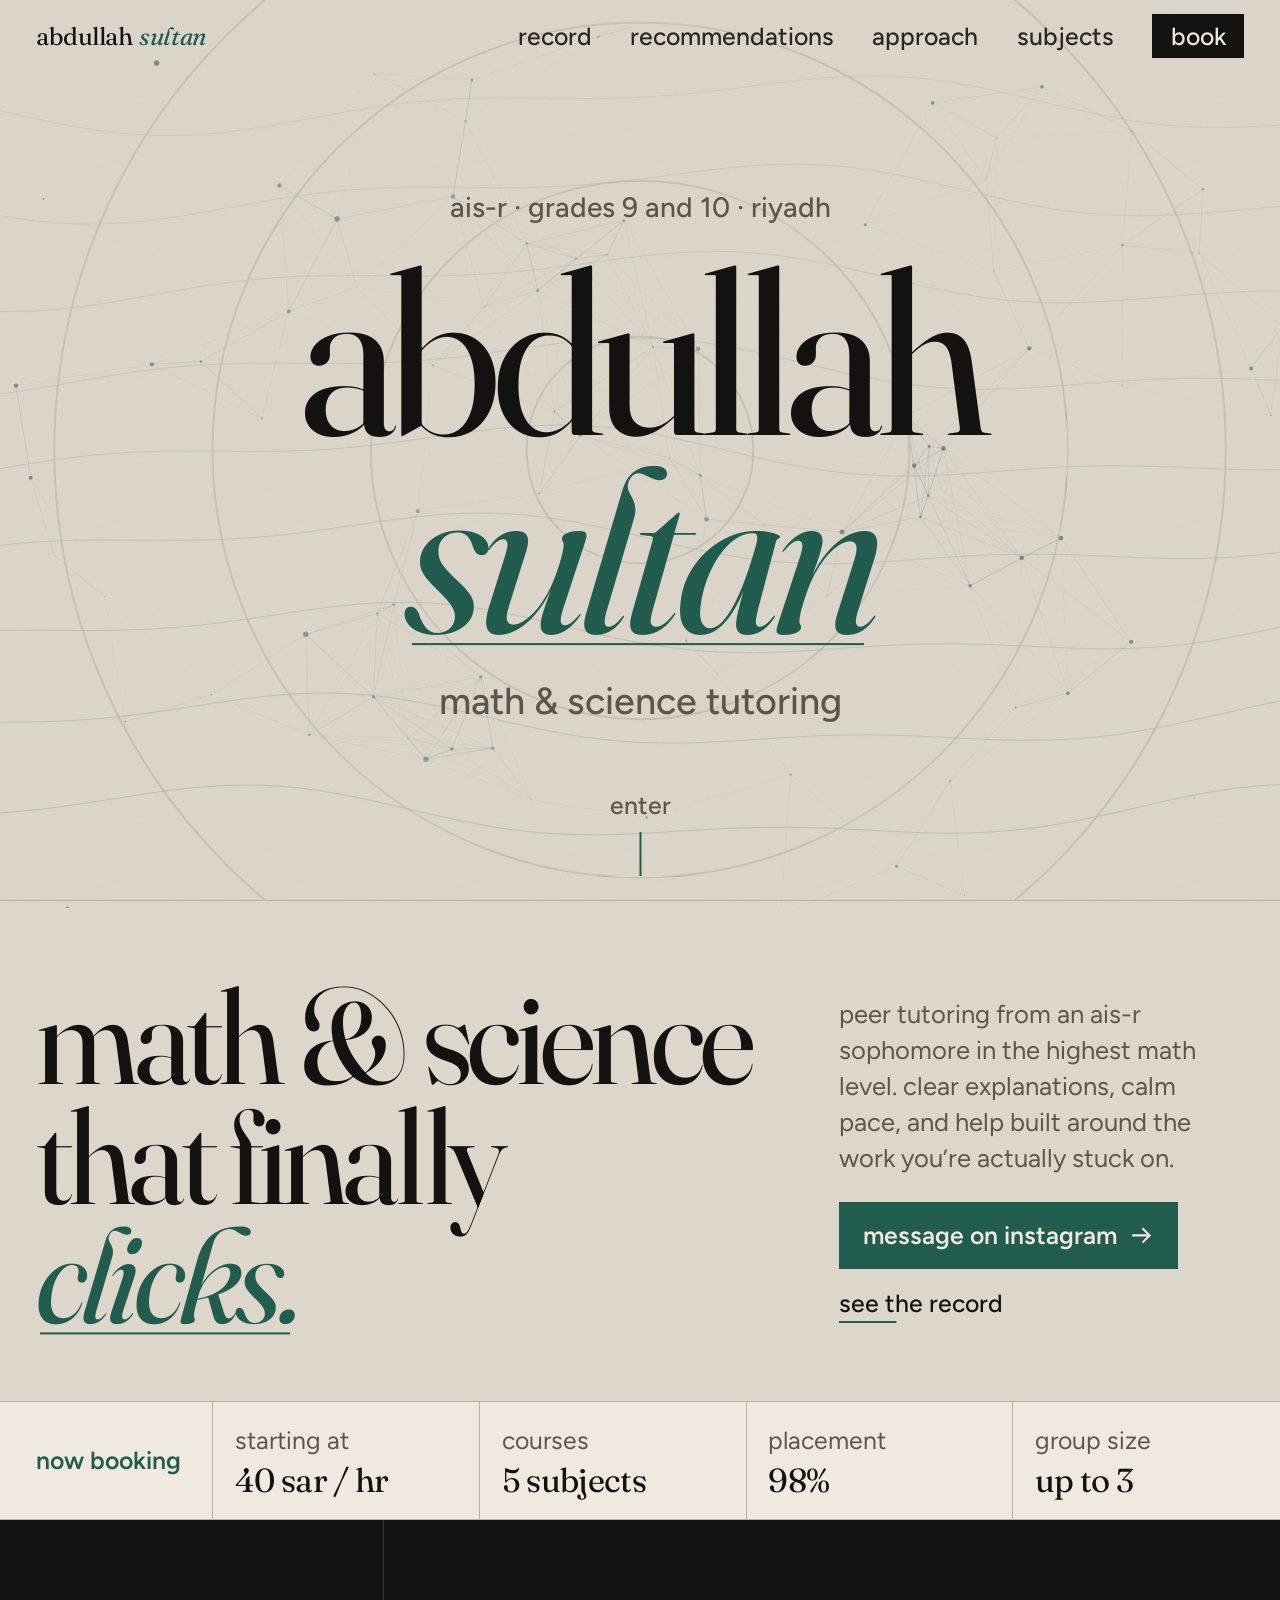
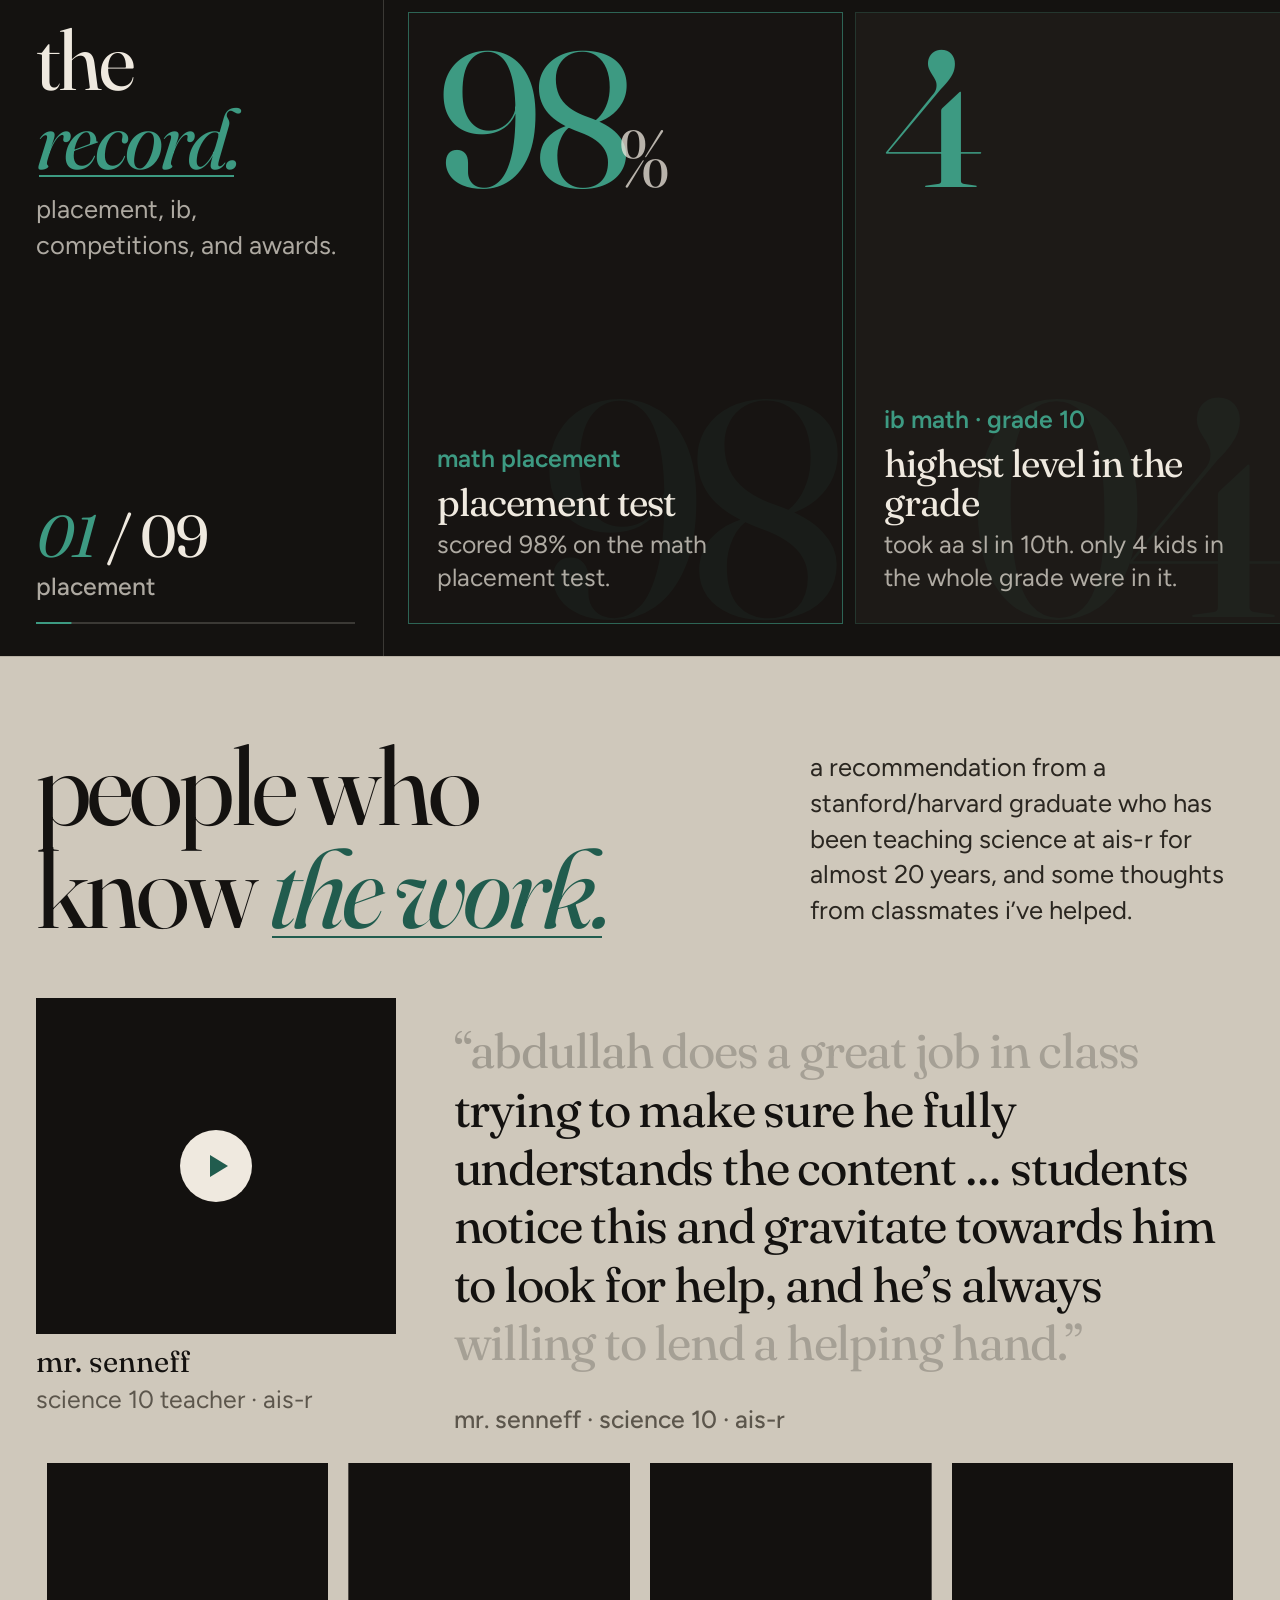
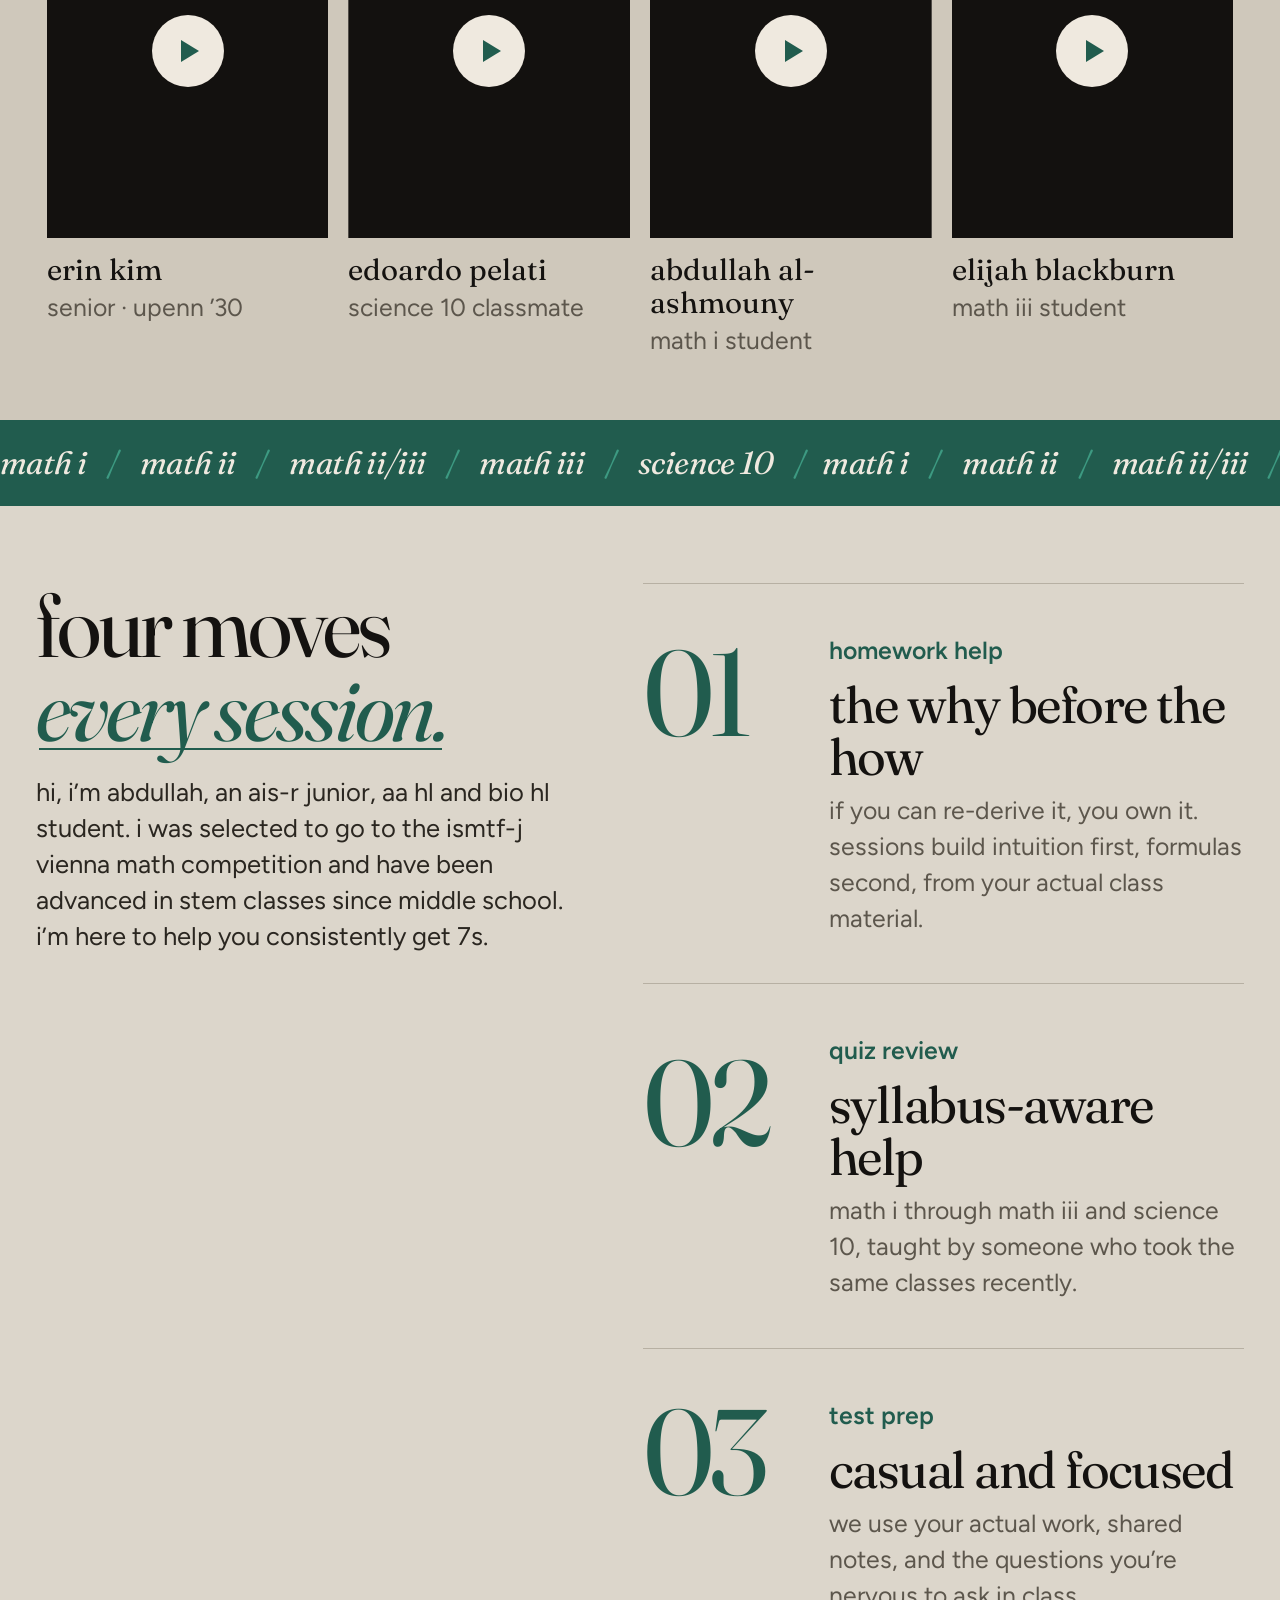
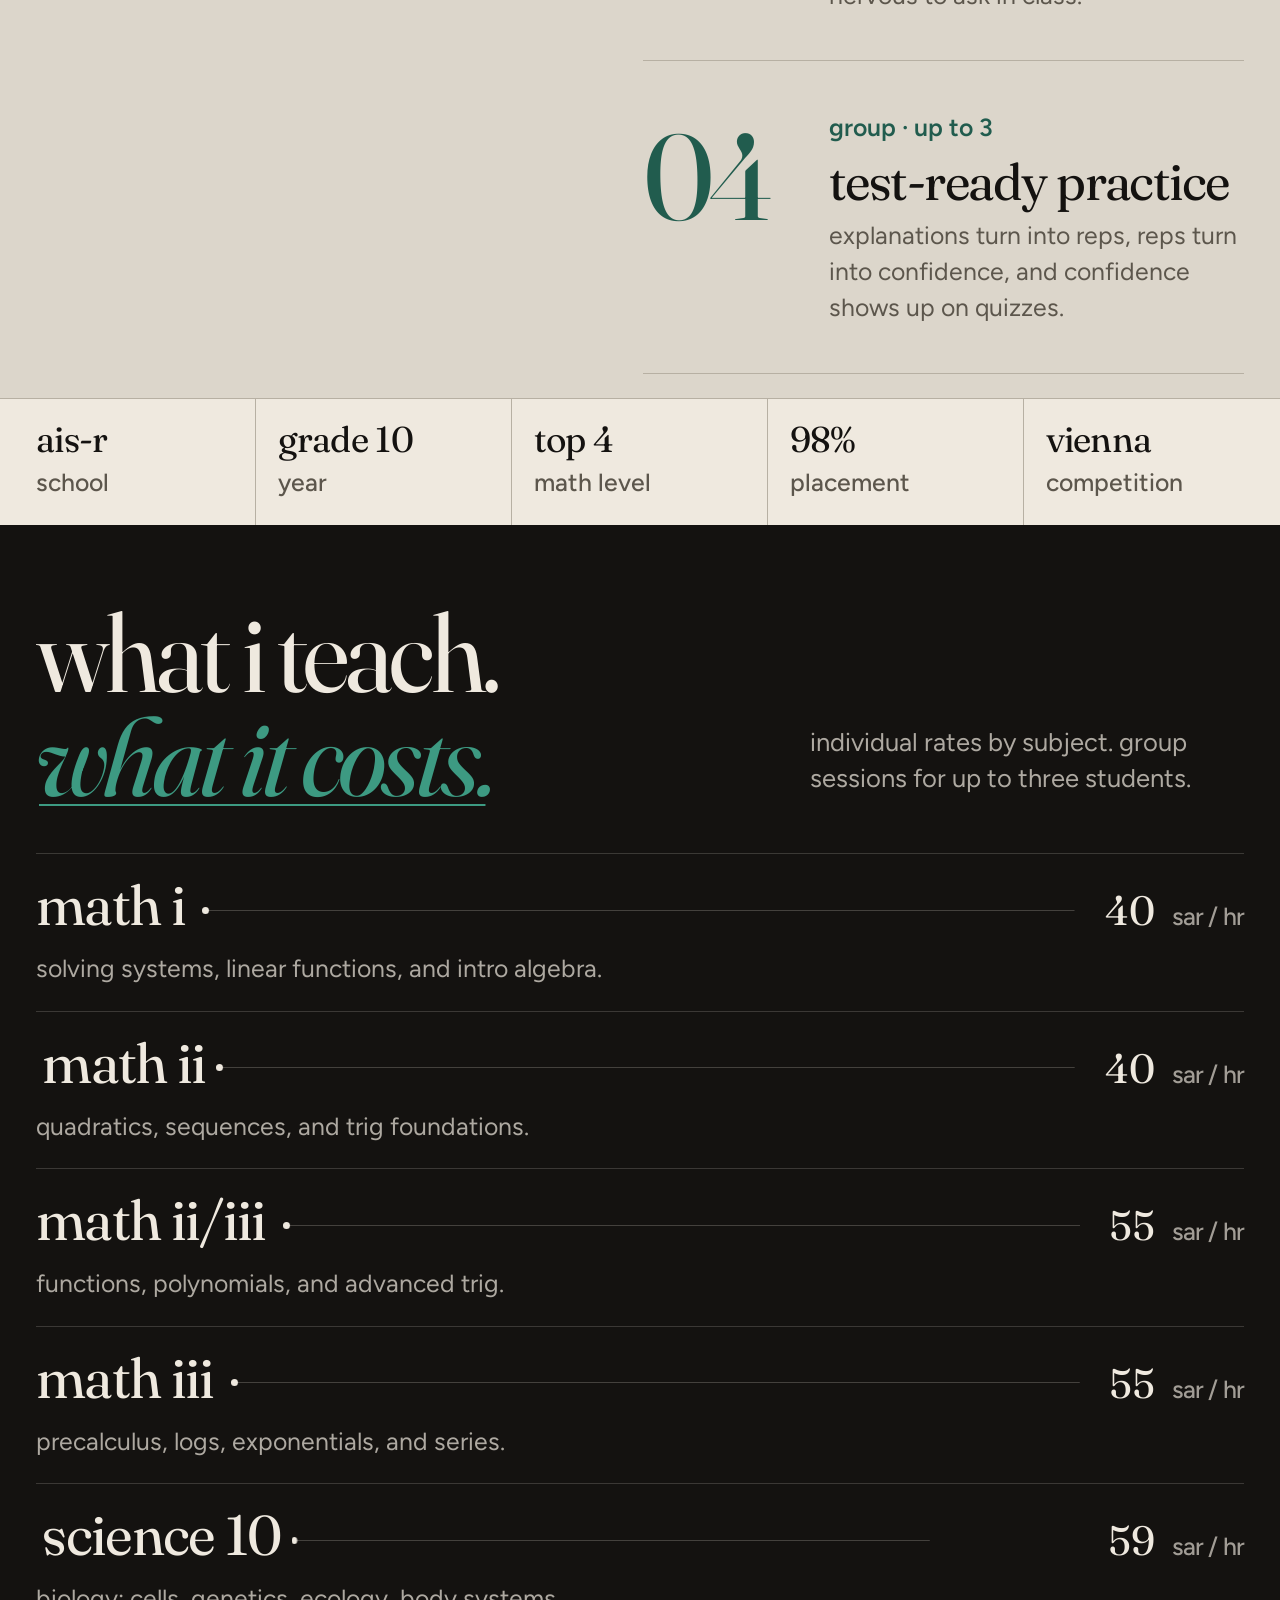
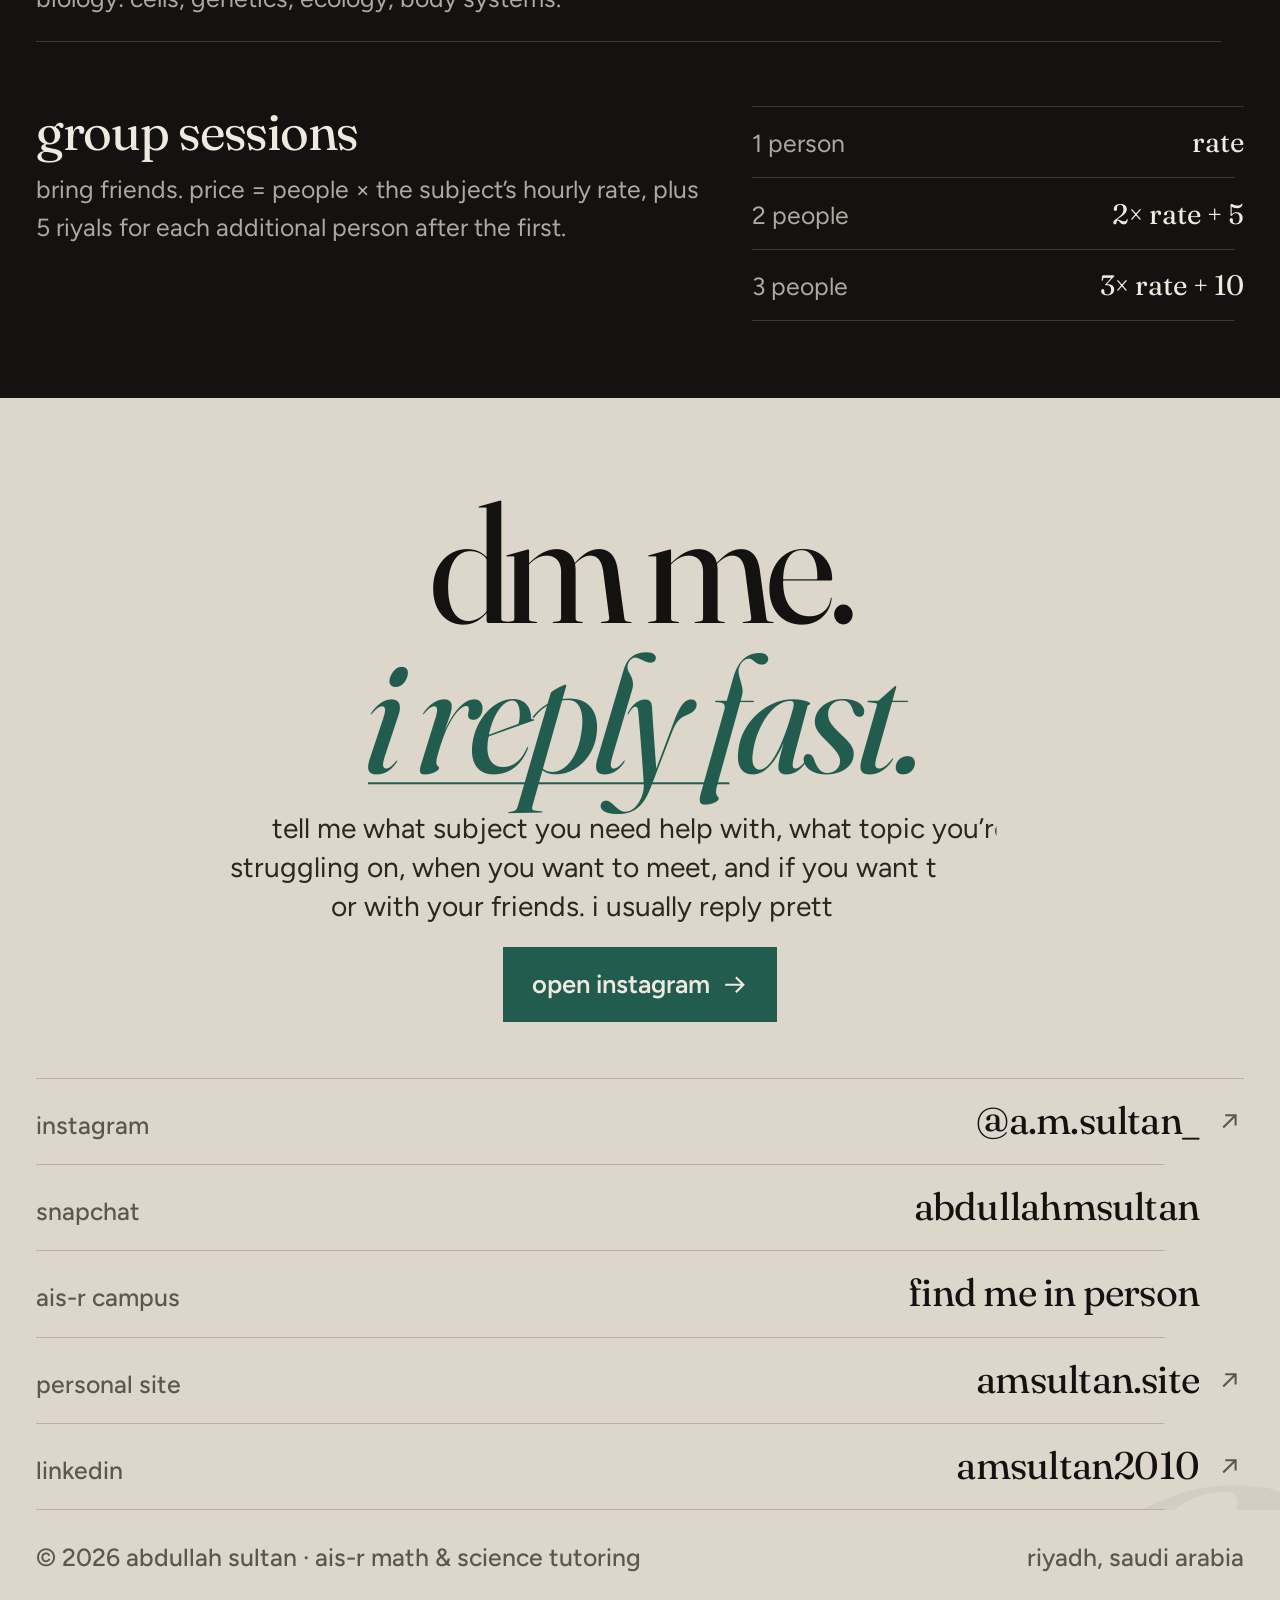
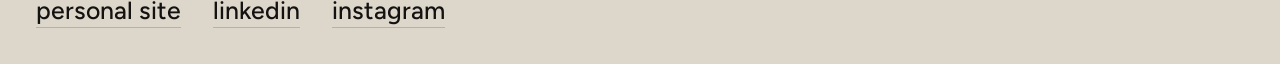
==== commit 1a50d980: "add the motion module, the intro, one-shot reveals and drift one module owns gsap, the timing tokens" ====
--- a/index.html
+++ b/index.html
@@ -503,7 +503,7 @@
           <h3 class="price-row">
             <span class="price-name">math i</span>
             <span class="price-line" aria-hidden="true"></span>
-            <span class="price-cost"><span class="price-num" data-count="40">40</span> <em>sar / hr</em></span>
+            <span class="price-cost"><span class="price-num"><span data-count="40">40</span></span> <em>sar / hr</em></span>
           </h3>
           <p class="price-detail">solving systems, linear functions, and intro algebra.</p>
         </li>
@@ -511,7 +511,7 @@
           <h3 class="price-row">
             <span class="price-name">math ii</span>
             <span class="price-line" aria-hidden="true"></span>
-            <span class="price-cost"><span class="price-num" data-count="40">40</span> <em>sar / hr</em></span>
+            <span class="price-cost"><span class="price-num"><span data-count="40">40</span></span> <em>sar / hr</em></span>
           </h3>
           <p class="price-detail">quadratics, sequences, and trig foundations.</p>
         </li>
@@ -519,7 +519,7 @@
           <h3 class="price-row">
             <span class="price-name">math ii/iii</span>
             <span class="price-line" aria-hidden="true"></span>
-            <span class="price-cost"><span class="price-num" data-count="55">55</span> <em>sar / hr</em></span>
+            <span class="price-cost"><span class="price-num"><span data-count="55">55</span></span> <em>sar / hr</em></span>
           </h3>
           <p class="price-detail">functions, polynomials, and advanced trig.</p>
         </li>
@@ -527,7 +527,7 @@
           <h3 class="price-row">
             <span class="price-name">math iii</span>
             <span class="price-line" aria-hidden="true"></span>
-            <span class="price-cost"><span class="price-num" data-count="55">55</span> <em>sar / hr</em></span>
+            <span class="price-cost"><span class="price-num"><span data-count="55">55</span></span> <em>sar / hr</em></span>
           </h3>
           <p class="price-detail">precalculus, logs, exponentials, and series.</p>
         </li>
@@ -535,7 +535,7 @@
           <h3 class="price-row">
             <span class="price-name">science 10</span>
             <span class="price-line" aria-hidden="true"></span>
-            <span class="price-cost"><span class="price-num" data-count="60">60</span> <em>sar / hr</em></span>
+            <span class="price-cost"><span class="price-num"><span data-count="60">60</span></span> <em>sar / hr</em></span>
           </h3>
           <p class="price-detail">biology: cells, genetics, ecology, body systems.</p>
         </li>
@@ -574,7 +574,7 @@
           <a href="https://instagram.com/a.m.sultan_" target="_blank" rel="noreferrer" data-cursor="dm">
             <span>instagram</span>
             <strong>@a.m.sultan_</strong>
-            <svg class="icon" aria-hidden="true"><use href="#i-out"/></svg>
+            <span class="swap" aria-hidden="true"><svg class="icon"><use href="#i-out"/></svg></span>
           </a>
         </li>
         <li class="rule-b">
@@ -593,14 +593,14 @@
           <a href="https://www.amsultan.site" target="_blank" rel="noreferrer" data-cursor="open">
             <span>personal site</span>
             <strong>amsultan.site</strong>
-            <svg class="icon" aria-hidden="true"><use href="#i-out"/></svg>
+            <span class="swap" aria-hidden="true"><svg class="icon"><use href="#i-out"/></svg></span>
           </a>
         </li>
         <li class="rule-b">
           <a href="https://www.linkedin.com/in/amsultan2010" target="_blank" rel="noreferrer" data-cursor="open">
             <span>linkedin</span>
             <strong>amsultan2010</strong>
-            <svg class="icon" aria-hidden="true"><use href="#i-out"/></svg>
+            <span class="swap" aria-hidden="true"><svg class="icon"><use href="#i-out"/></svg></span>
           </a>
         </li>
       </ul>
@@ -619,6 +619,13 @@
     </div>
   </footer>
 
+  <script src="js/vendor/gsap.min.js" defer></script>
+  <script src="js/vendor/ScrollTrigger.min.js" defer></script>
+  <script src="js/vendor/SplitText.min.js" defer></script>
+  <script src="js/vendor/CustomEase.min.js" defer></script>
+  <script src="js/vendor/DrawSVGPlugin.min.js" defer></script>
+  <script src="js/vendor/lenis.min.js" defer></script>
   <script type="module" src="js/base.js"></script>
+  <script type="module" src="js/main.js"></script>
 </body>
 </html>
--- a/css/styles.css
+++ b/css/styles.css
@@ -88,6 +88,12 @@
   scroll-margin-top: calc(var(--nav-h) + var(--safe-t));
 }
 
+/* these two fill the screen, so they go all the way under the bar */
+#open,
+#record {
+  scroll-margin-top: 0;
+}
+
 /* a pointer cursor only where there is a pointer */
 @media (hover: hover) {
   button,
@@ -107,6 +113,20 @@
 .band {
   --ring: var(--soft);
   --rule: var(--line-ink);
+}
+
+/* the smooth scroller's own rules, from lenis.css */
+html.lenis,
+html.lenis body {
+  height: auto;
+}
+
+.lenis:not(.lenis-autoToggle).lenis-stopped {
+  overflow: clip;
+}
+
+.lenis.lenis-smooth iframe {
+  pointer-events: none;
 }
 
 .sprite {
@@ -1329,13 +1349,33 @@
   font-variant-numeric: tabular-nums;
 }
 
+/* the compass ring a script swings round the price the pen is on */
+.price-ring {
+  position: absolute;
+  left: 50%;
+  top: 50%;
+  width: 1.9em;
+  height: 1.9em;
+  max-width: none;
+  translate: -50% -54%;
+  rotate: -100deg;
+  overflow: visible;
+  pointer-events: none;
+}
+
+.price-ring circle {
+  fill: none;
+  stroke: var(--accent-bright);
+  stroke-width: var(--pen);
+}
+
 .price-cost em {
   font-family: var(--body);
   font-style: normal;
   font-size: var(--type-min);
   font-weight: 500;
   opacity: 0.65;
-  margin-left: 0.35rem;
+  margin-left: 0.6rem;
 }
 
 .price-detail {
@@ -1496,19 +1536,22 @@
   transition: color var(--t);
 }
 
-.reach .icon {
+/* a one-glyph window the arrow leaves and comes back through */
+.swap {
   align-self: center;
+  overflow: hidden;
   color: var(--accent);
 }
 
 /* until a script takes the row over, plain css still shows the state */
-.reach a:not(.is-wired):hover strong,
-.reach a:focus-visible strong {
+.reach li:not(.is-wired) a:hover strong,
+.reach a:focus-visible strong,
+.reach li.is-hot strong {
   color: var(--accent);
 }
 
-.reach a.is-hot strong {
-  color: var(--accent);
+.reach li.is-hot {
+  --rule: var(--accent);
 }
 
 .reach a:active strong {
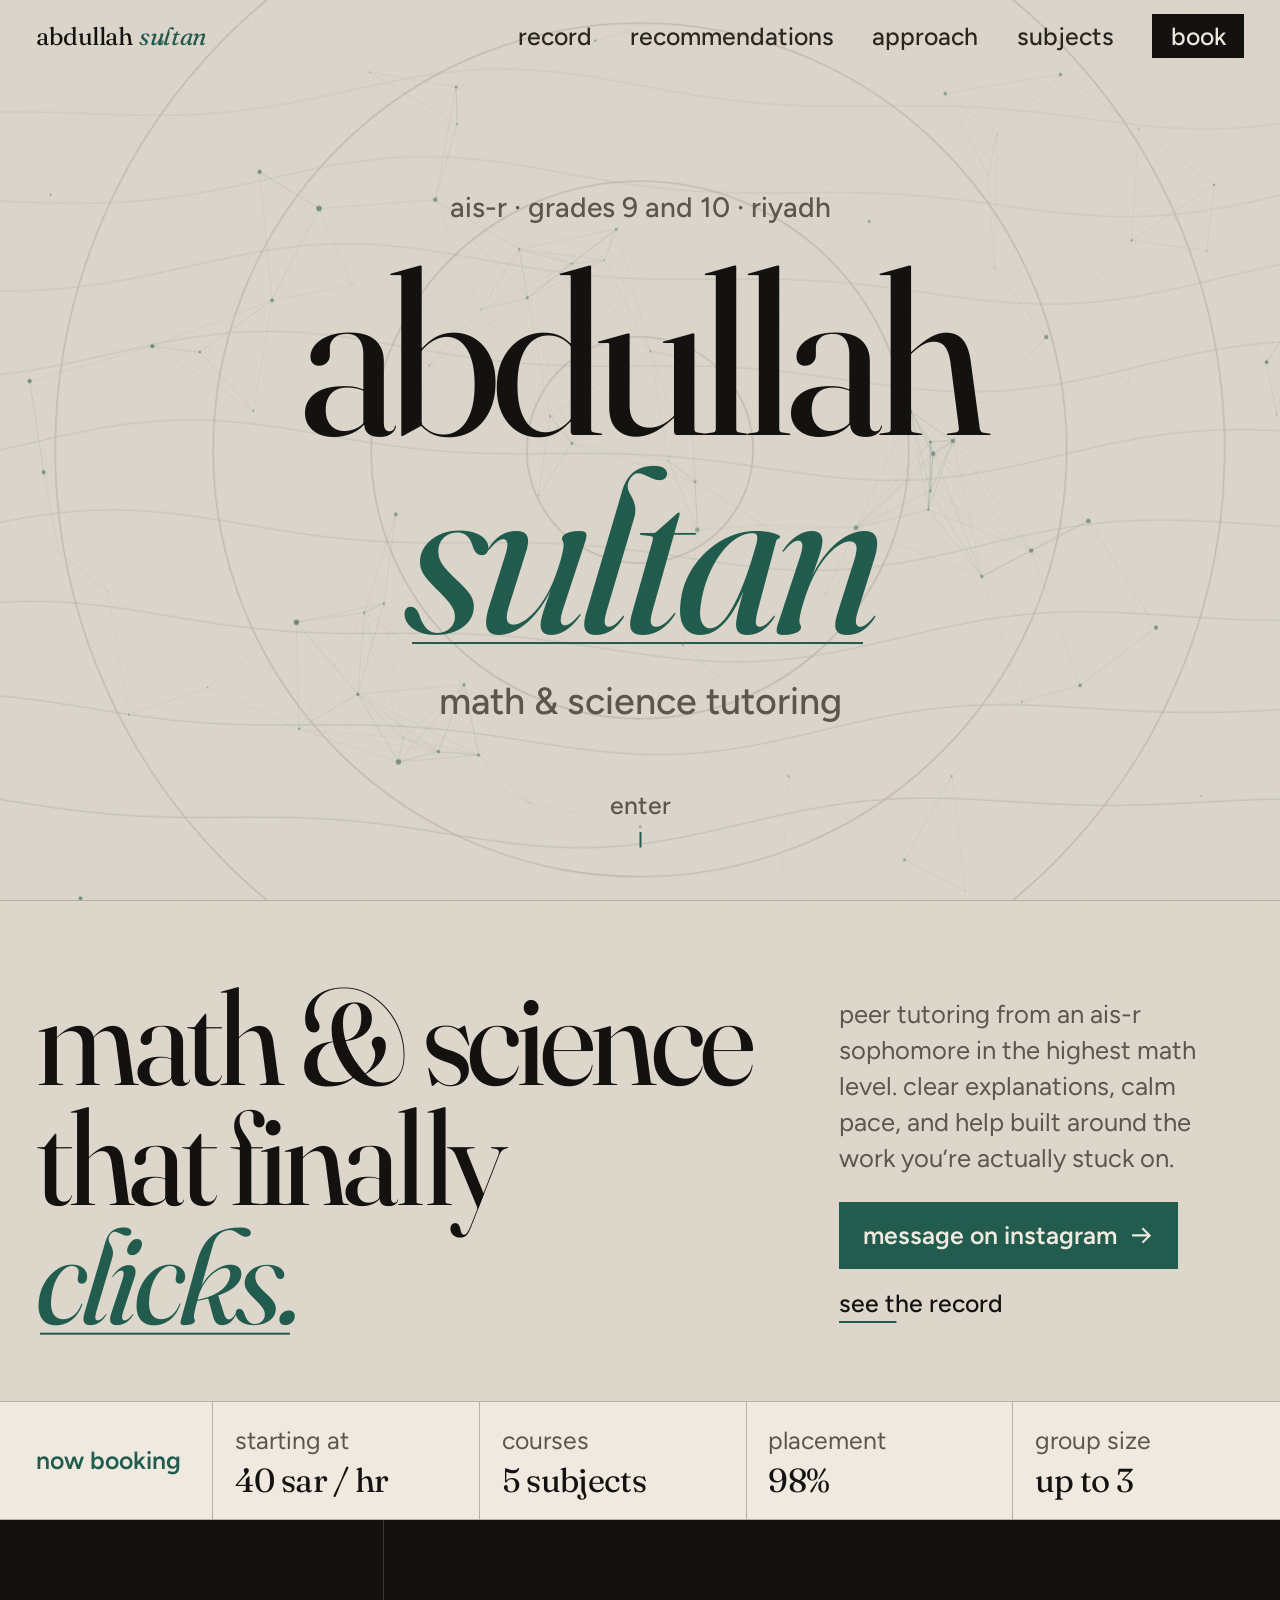
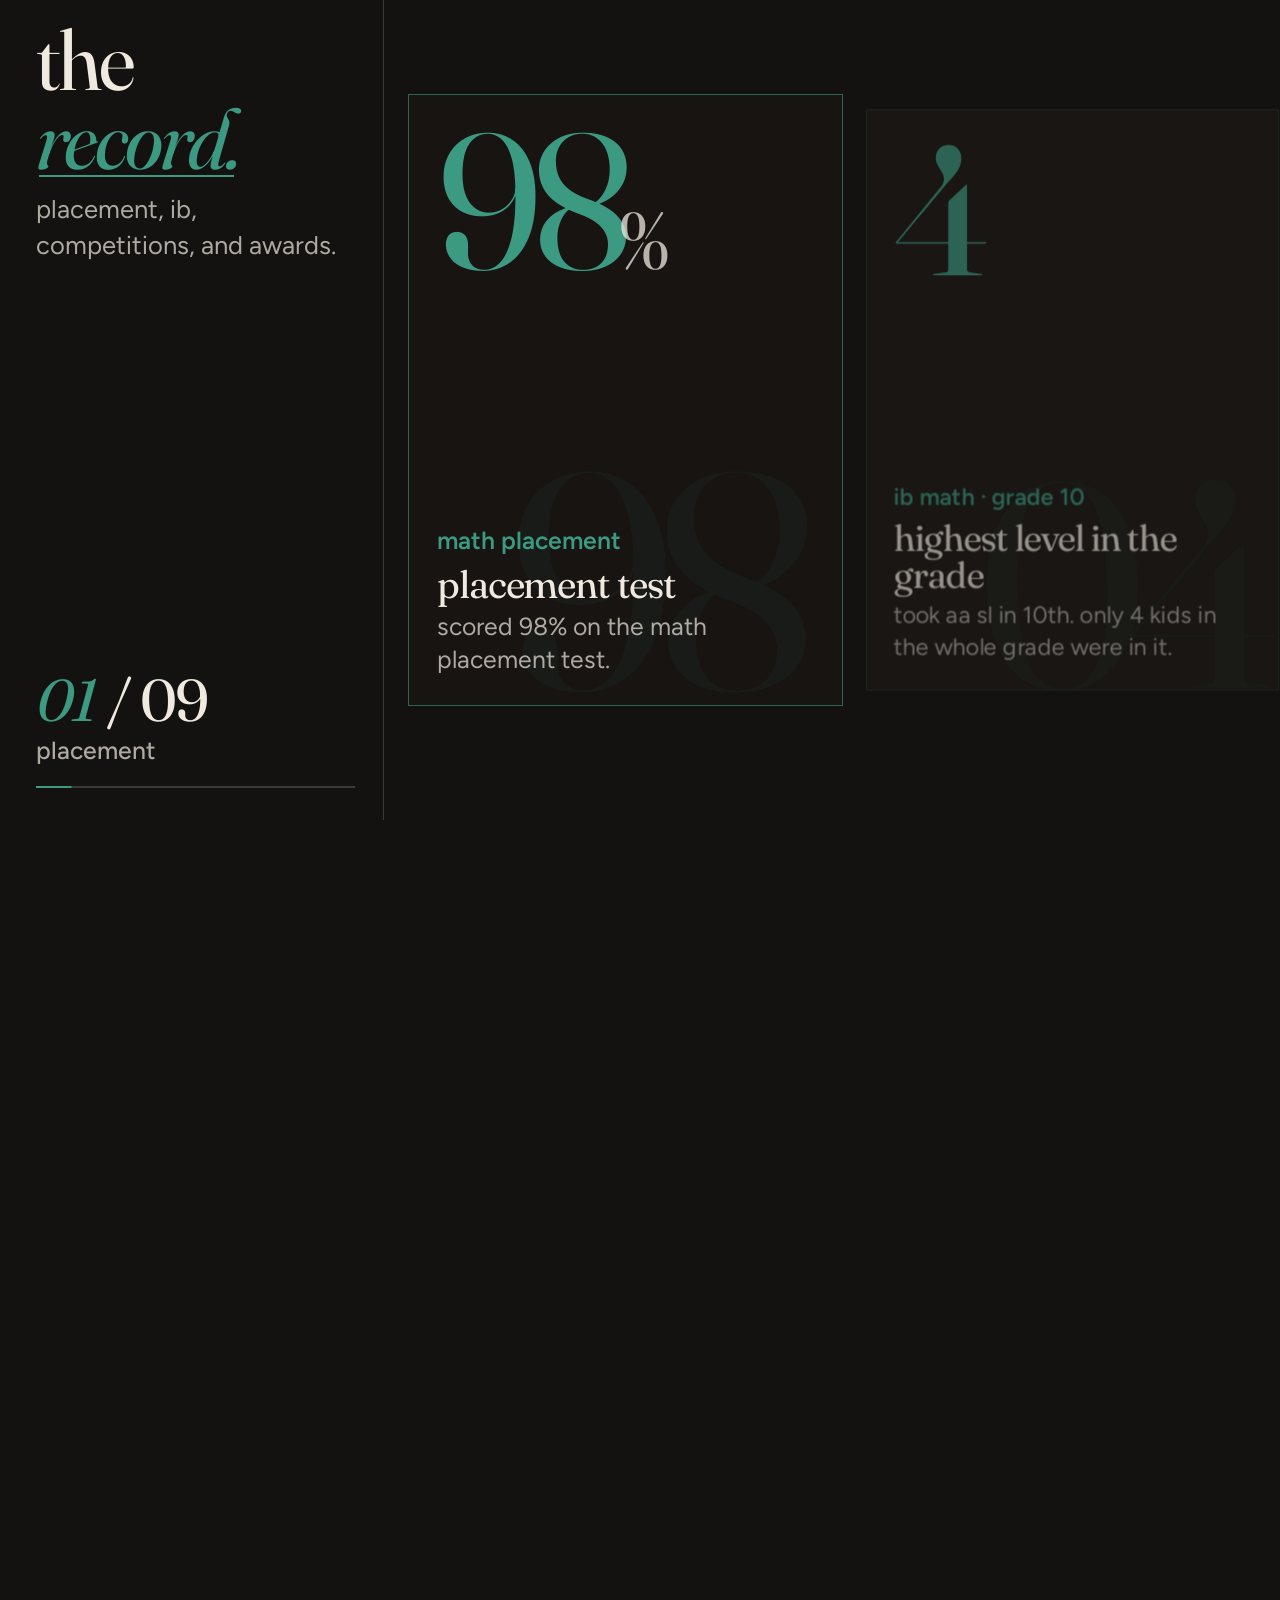
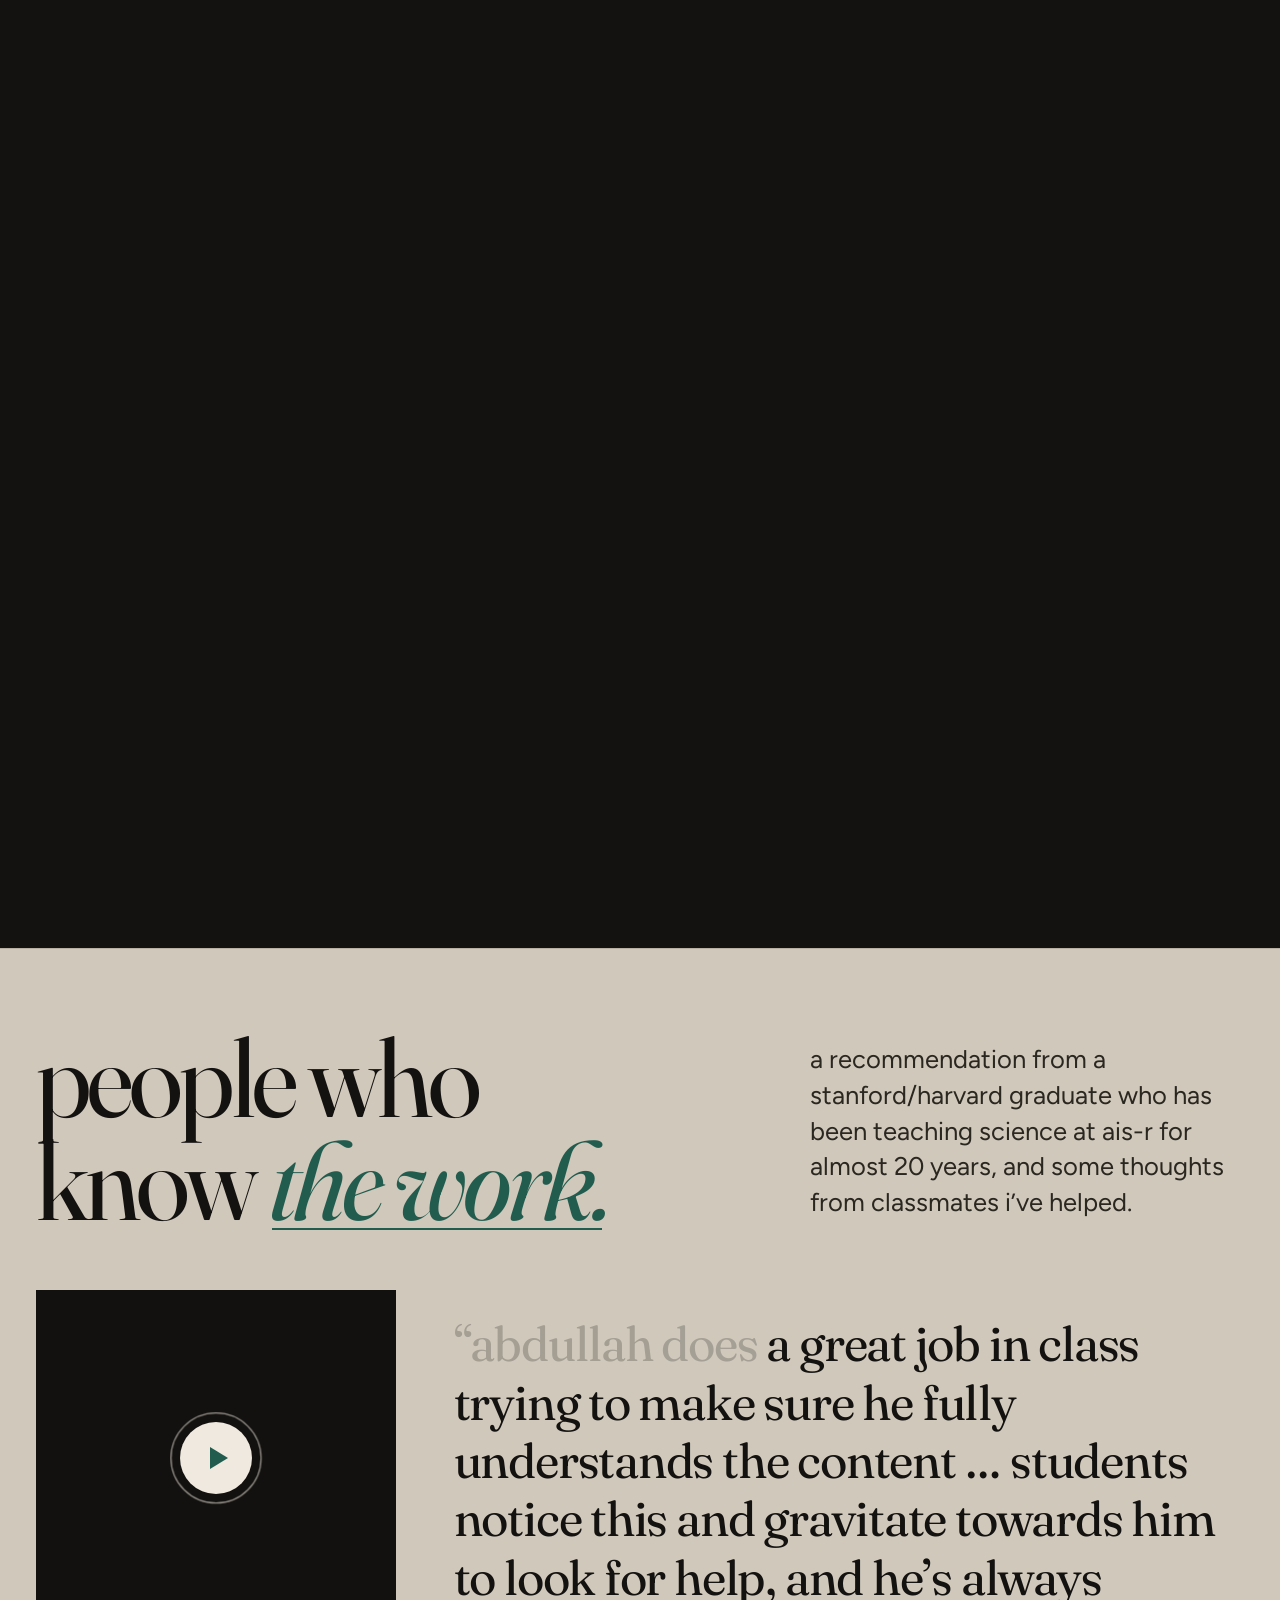
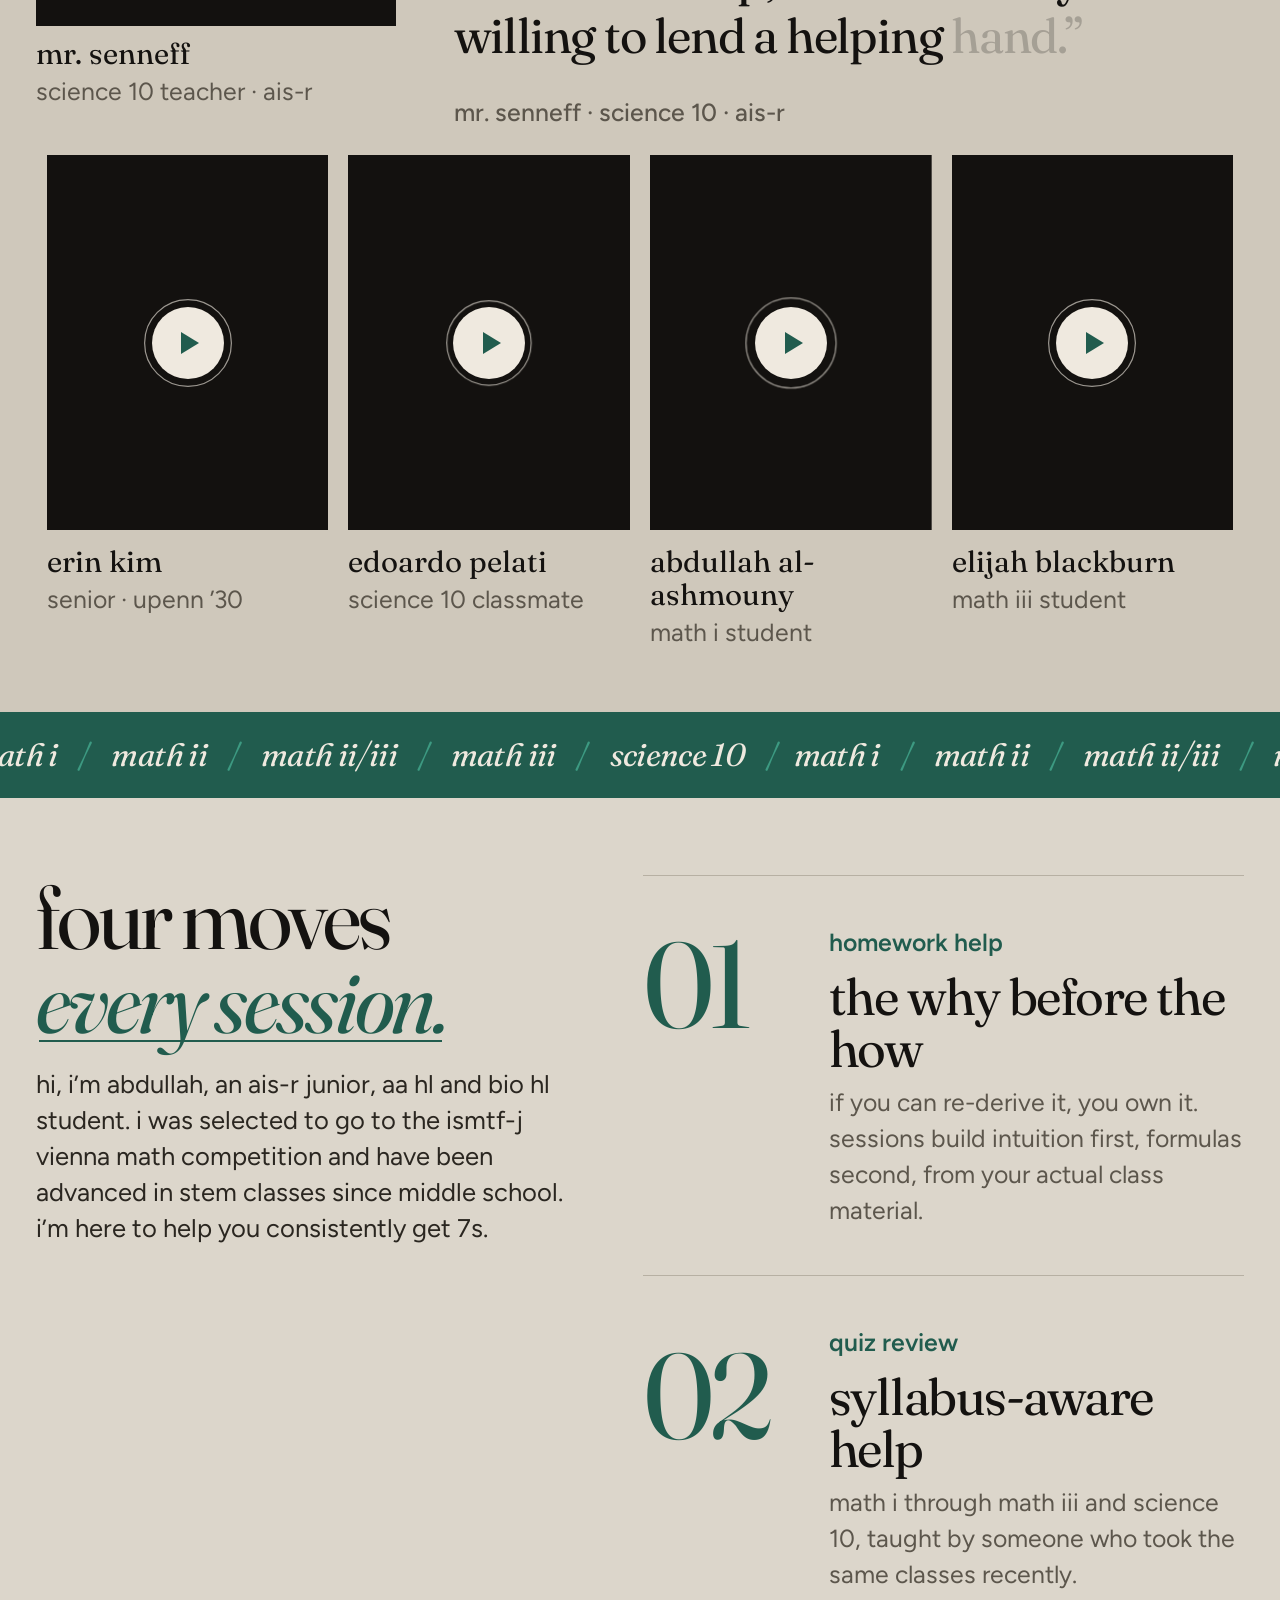
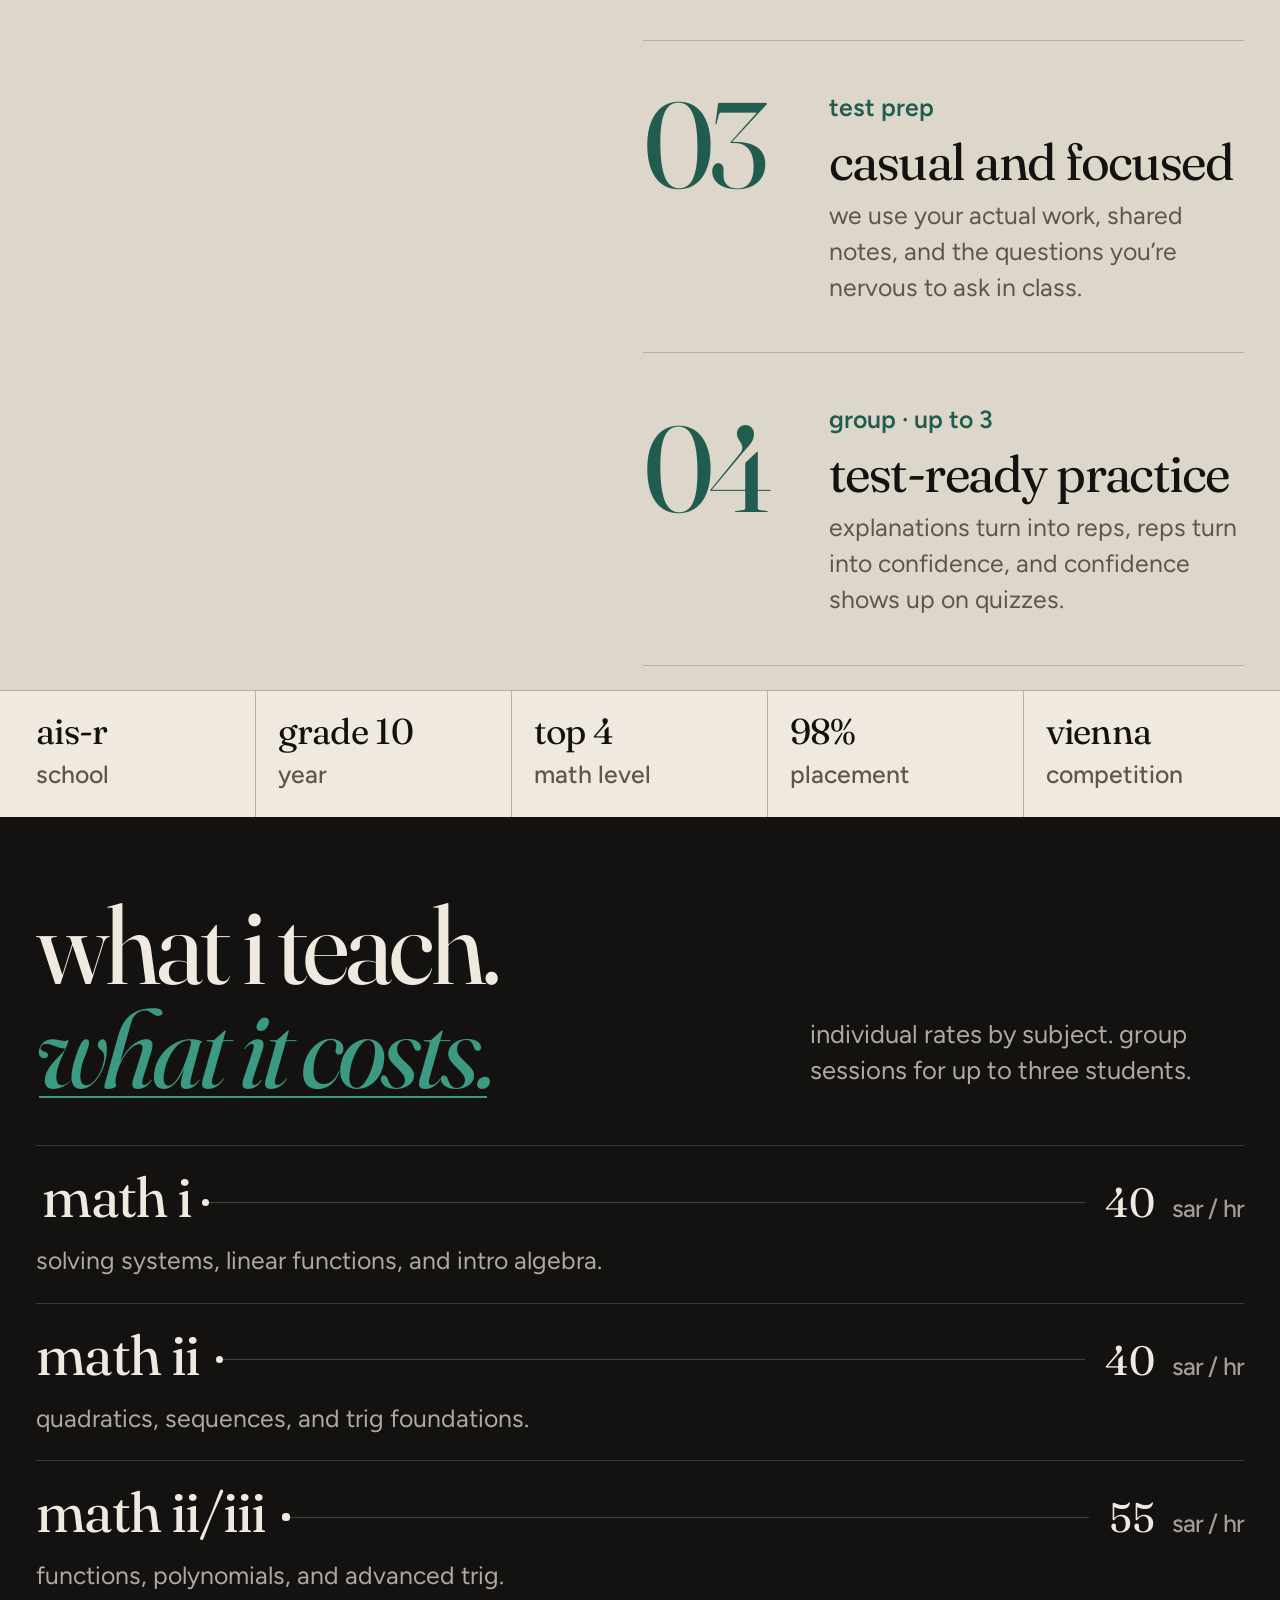
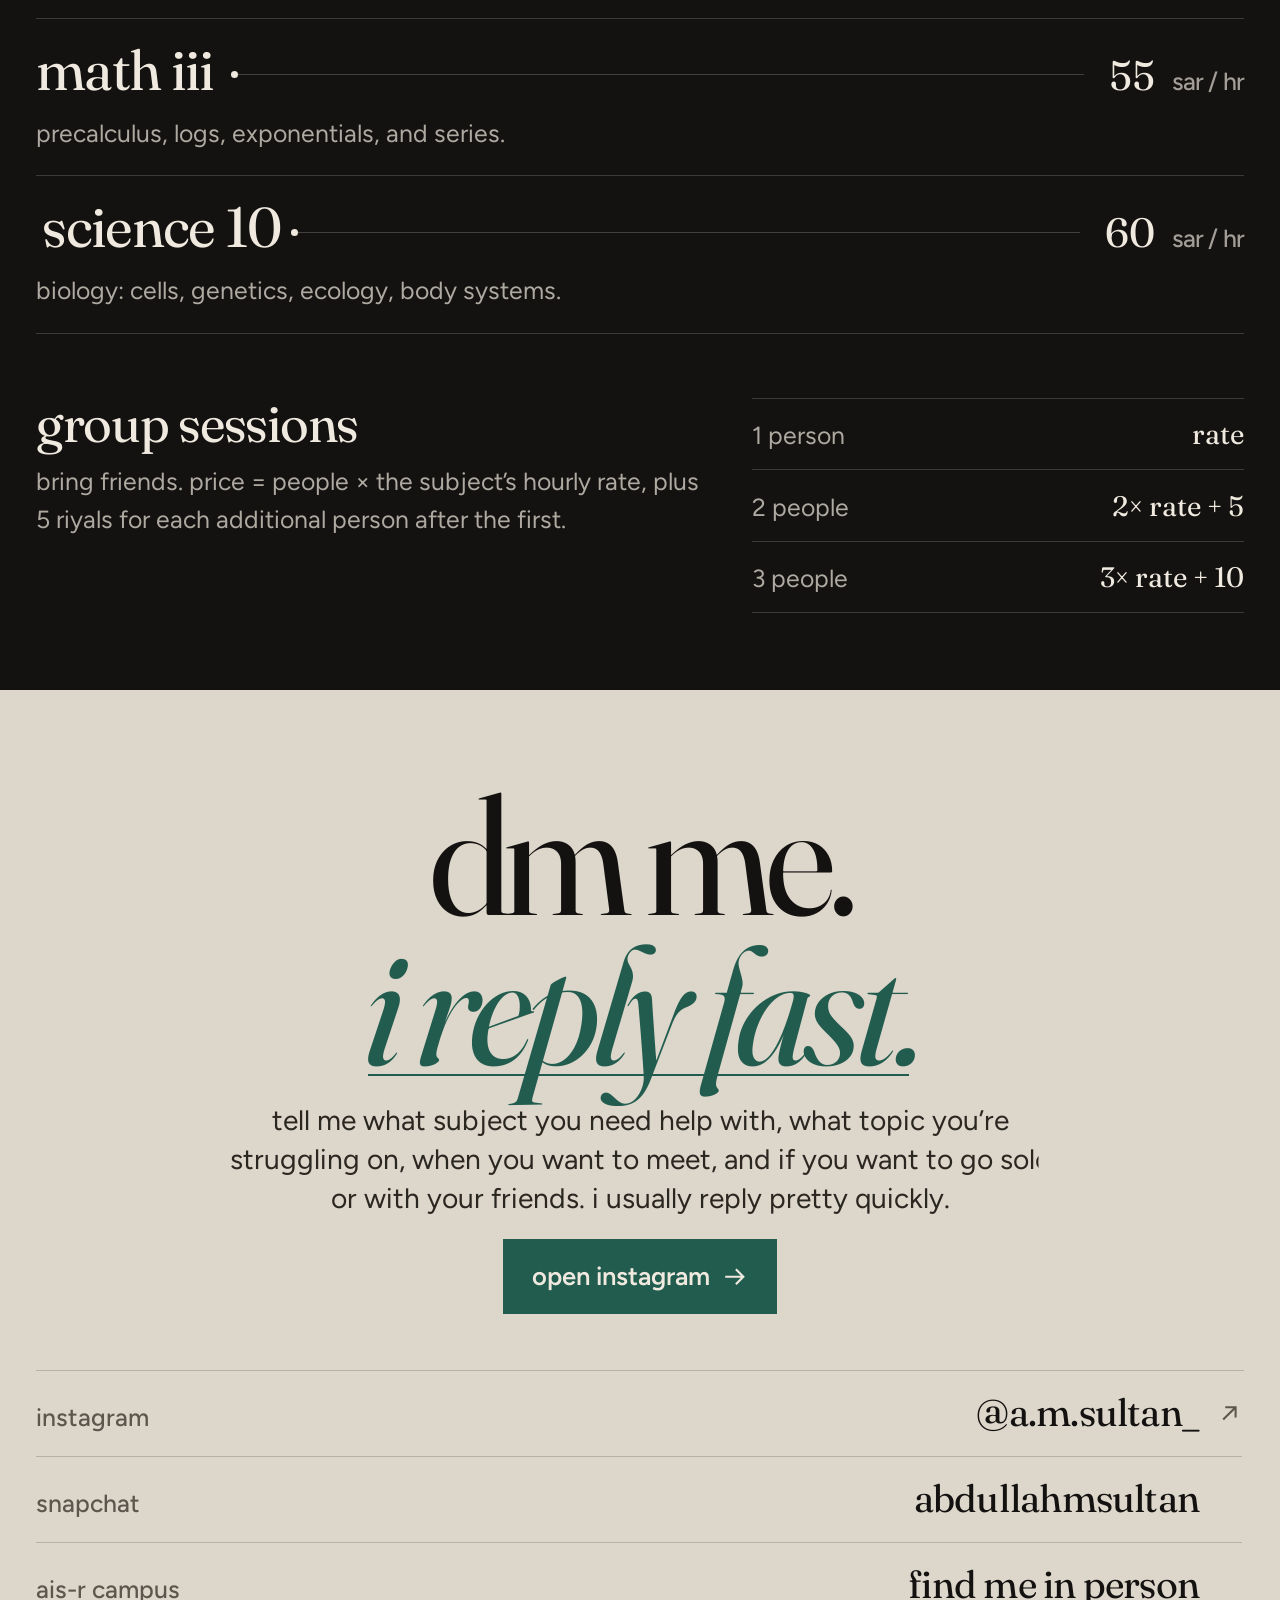
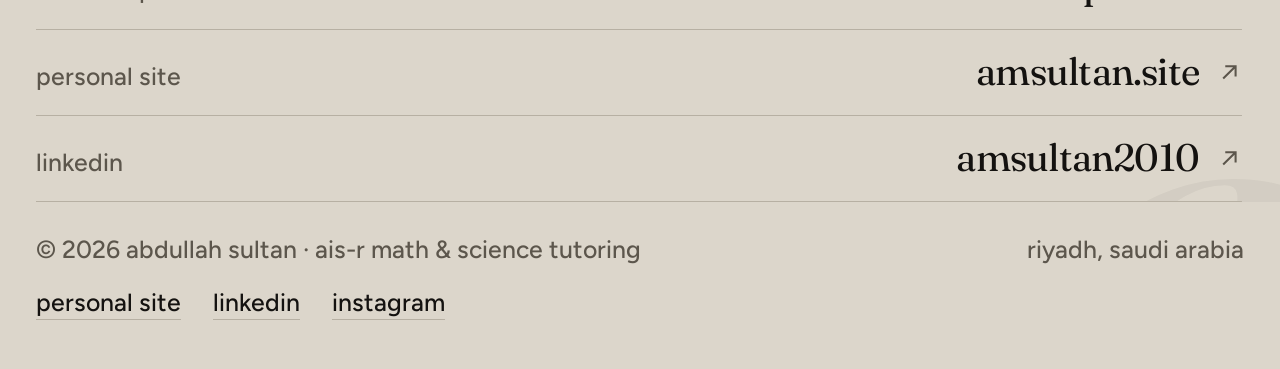
==== commit 337ca598: "cover first paint, and construct the mark on it once per session the cover is in the html so nothing" ====
--- a/index.html
+++ b/index.html
@@ -28,6 +28,7 @@
   <link rel="preconnect" href="https://fonts.gstatic.com" crossorigin>
   <link href="https://fonts.googleapis.com/css2?family=Figtree:wght@400;500;600&family=Fraunces:ital,opsz@0,9..144;1,9..144&display=swap" rel="stylesheet">
   <link rel="stylesheet" href="css/styles.css">
+  <noscript><style>.cover { display: none; }</style></noscript>
   <script type="application/ld+json">
   {
     "@context": "https://schema.org",
@@ -135,6 +136,15 @@
   </script>
 </head>
 <body>
+  <div class="cover" id="cover" aria-hidden="true">
+    <svg class="cover-mark" viewBox="0 0 512 512" width="132" height="132" fill="none">
+      <circle class="cover-ring" cx="256" cy="252" r="160"/>
+      <circle class="cover-ring" cx="256" cy="252" r="98"/>
+      <circle class="cover-dot" cx="256" cy="252" r="58"/>
+      <polyline class="cover-line" points="97,351 176,322 256,352 338,320 416,350"/>
+    </svg>
+  </div>
+
   <svg class="sprite" aria-hidden="true" width="0" height="0">
     <symbol id="i-arrow" viewBox="0 0 24 24"><path d="M3 12h17M13 5l7 7-7 7" fill="none" stroke="currentColor" stroke-width="2"/></symbol>
     <symbol id="i-out" viewBox="0 0 24 24"><path d="M6 18 18 6M8 6h10v10" fill="none" stroke="currentColor" stroke-width="2"/></symbol>
--- a/css/styles.css
+++ b/css/styles.css
@@ -156,6 +156,111 @@
   pointer-events: none;
 }
 
+/* the cover is in the html, so first paint is hidden before any script runs.
+   a script draws the mark on it once per session and lifts it. if the script
+   never arrives the keyframe takes it away, so the page is never left covered */
+.cover {
+  position: fixed;
+  inset: 0;
+  z-index: 9000;
+  display: grid;
+  place-items: center;
+  background: var(--paper);
+  animation: cover-bail 0.01s linear 5s forwards;
+}
+
+@keyframes cover-bail {
+  to { visibility: hidden; }
+}
+
+.cover-mark {
+  width: 8.25rem;
+  height: auto;
+  overflow: visible;
+  visibility: hidden;
+}
+
+.cover-ring {
+  stroke: var(--accent);
+  stroke-width: 24;
+}
+
+.cover-dot {
+  fill: var(--accent);
+}
+
+.cover-line {
+  stroke: var(--pencil);
+  stroke-width: 16;
+}
+
+/* the compass ring that follows a fine pointer. a script mounts it, so it
+   never exists on touch. the real cursor stays */
+.pen {
+  position: fixed;
+  z-index: 220;
+  top: 0;
+  left: 0;
+  display: grid;
+  place-items: center;
+  pointer-events: none;
+  opacity: 0;
+  transition: opacity var(--t);
+}
+
+.pen.is-active {
+  opacity: 1;
+}
+
+.pen i,
+.pen span {
+  grid-area: 1 / 1;
+}
+
+.pen i {
+  width: 2.25rem;
+  height: 2.25rem;
+  border: var(--pen) solid var(--accent);
+  border-radius: 50%;
+  transition: scale var(--t) var(--ease), background var(--t), border-color var(--t);
+}
+
+.pen.on-ink i {
+  border-color: var(--accent-bright);
+}
+
+/* over something that can be pressed it closes to a point */
+.pen.is-hovering i {
+  scale: 0.3;
+  background: var(--accent);
+}
+
+.pen.on-ink.is-hovering i {
+  background: var(--accent-bright);
+}
+
+/* and where the press has a name, it opens to carry it */
+.pen.is-labelled i {
+  scale: 2.3;
+  background: var(--ink);
+  border-color: var(--ink);
+}
+
+.pen span {
+  /* positioned, or the scaled ring paints over it */
+  position: relative;
+  font-size: 1.05rem;
+  font-weight: 600;
+  line-height: 1;
+  color: var(--soft);
+  opacity: 0;
+  transition: opacity var(--t);
+}
+
+.pen.is-labelled span {
+  opacity: 1;
+}
+
 /* Atmosphere */
 .field {
   position: fixed;
@@ -1091,12 +1196,8 @@
   display: flex;
   justify-content: center;
   gap: 1.25rem;
-  overflow-x: auto;
-  scroll-snap-type: x mandatory;
   width: min(100% - var(--gutter) * 2, var(--max));
   margin-inline: auto;
-  scrollbar-width: thin;
-  scrollbar-color: var(--accent) transparent;
 }
 
 .reel-item {
@@ -1397,6 +1498,10 @@
   background: var(--pencil);
 }
 
+.price.is-active .price-line::before {
+  scale: calc(var(--point, 1) * var(--beat, 1));
+}
+
 .group-note {
   width: min(100% - var(--gutter) * 2, var(--max));
   margin: clamp(2.5rem, 5vw, 4rem) auto 0;
@@ -1872,11 +1977,16 @@
     padding-inline: var(--gutter);
   }
 
+  /* four portraits stop fitting, so the row becomes a sideways scroller */
   .reel {
     width: 100%;
     justify-content: flex-start;
     padding: 0 var(--gutter) 1rem;
+    overflow: auto hidden;
+    scroll-snap-type: x mandatory;
     scroll-padding-inline: var(--gutter);
+    scrollbar-width: thin;
+    scrollbar-color: var(--accent) transparent;
   }
 
   .reel-item {
@@ -2005,4 +2115,8 @@
   .field {
     opacity: 0.45;
   }
-}
+
+  .cover {
+    display: none;
+  }
+}
